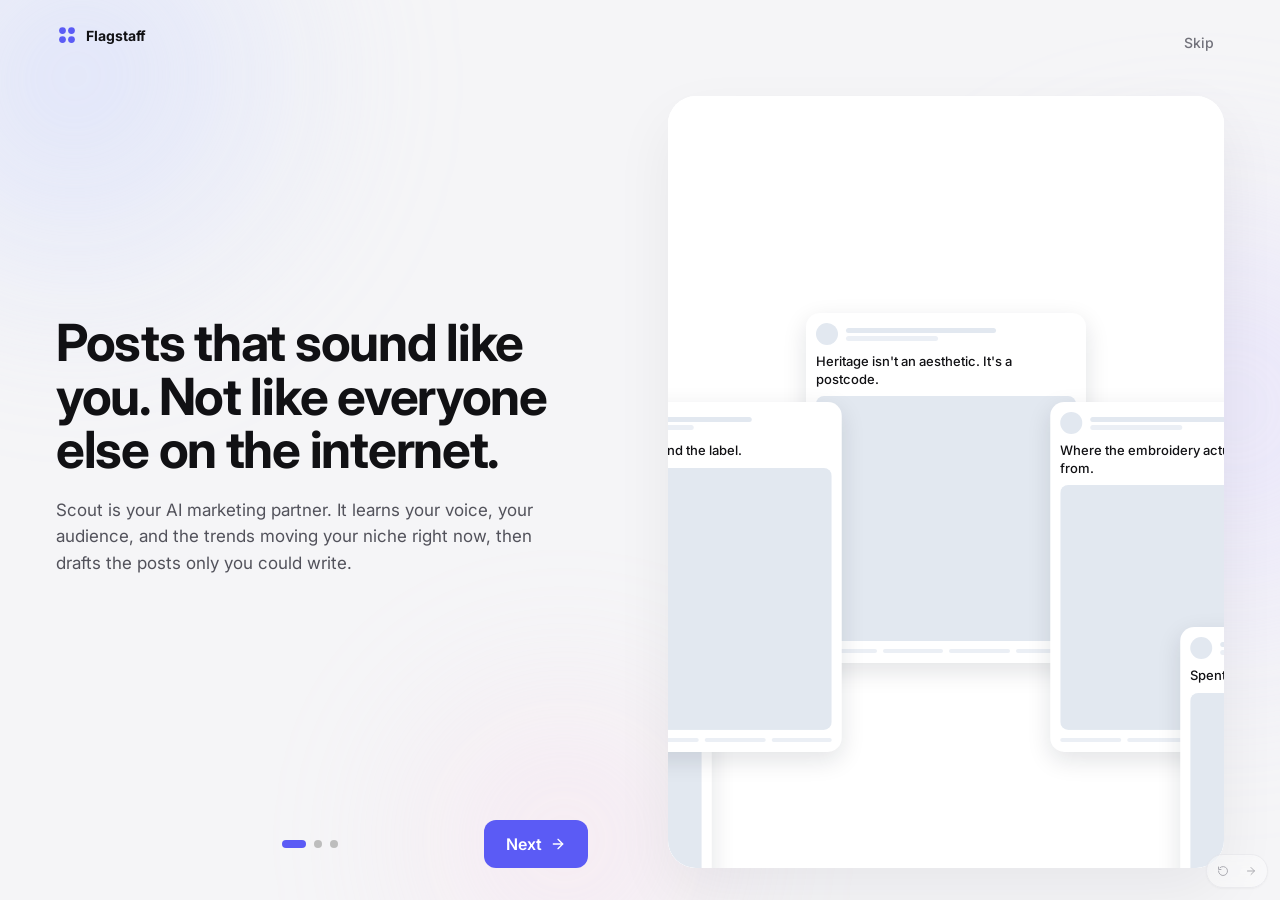
==== poc/index.html @ bf94c46a "Rename brand to rasa + per-account post imagery - DEMO_BRAND persona renamed Tkxel → rasa across nam" ====
<!DOCTYPE html>
<html lang="en">
<head>
  <meta charset="UTF-8" />
  <meta name="viewport" content="width=device-width, initial-scale=1" />
  <title>Flagstaff Social — Onboarding POC</title>
  <link rel="stylesheet" href="./styles.css?v=12" />
</head>
<body class="mode-onboarding">
  <!-- Reusable SVG sprite (icons referenced by id from JS) -->
  <svg width="0" height="0" style="position:absolute" aria-hidden="true">
    <defs>
      <symbol id="i-sparkle" viewBox="0 0 24 24" fill="none" stroke="currentColor" stroke-width="2" stroke-linecap="round" stroke-linejoin="round"><path d="M12 3l1.6 4.6L18 9l-4.4 1.4L12 15l-1.6-4.6L6 9l4.4-1.4L12 3z"/><path d="M19 14l.7 1.8L21 16.5l-1.3.7L19 19l-.7-1.8L17 16.5l1.3-.7L19 14z"/></symbol>
      <symbol id="i-home" viewBox="0 0 24 24" fill="none" stroke="currentColor" stroke-width="2" stroke-linecap="round" stroke-linejoin="round"><path d="M3 11l9-8 9 8"/><path d="M5 10v10h14V10"/></symbol>
      <symbol id="i-user" viewBox="0 0 24 24" fill="none" stroke="currentColor" stroke-width="2" stroke-linecap="round" stroke-linejoin="round"><circle cx="12" cy="8" r="4"/><path d="M4 21c0-4 4-7 8-7s8 3 8 7"/></symbol>
      <symbol id="i-chat" viewBox="0 0 24 24" fill="none" stroke="currentColor" stroke-width="2" stroke-linecap="round" stroke-linejoin="round"><path d="M21 12a8 8 0 0 1-11.6 7.1L4 21l1.9-5.4A8 8 0 1 1 21 12z"/></symbol>
      <symbol id="i-megaphone" viewBox="0 0 24 24" fill="none" stroke="currentColor" stroke-width="2" stroke-linecap="round" stroke-linejoin="round"><path d="M3 11v2l11 5V6L3 11z"/><path d="M14 8a4 4 0 0 1 0 8"/></symbol>
      <symbol id="i-cal" viewBox="0 0 24 24" fill="none" stroke="currentColor" stroke-width="2" stroke-linecap="round" stroke-linejoin="round"><rect x="3" y="5" width="18" height="16" rx="2"/><path d="M3 9h18M8 3v4M16 3v4"/></symbol>
      <symbol id="i-settings" viewBox="0 0 24 24" fill="none" stroke="currentColor" stroke-width="2" stroke-linecap="round" stroke-linejoin="round"><circle cx="12" cy="12" r="3"/><path d="M19.4 15a1.7 1.7 0 0 0 .3 1.8l.1.1a2 2 0 1 1-2.8 2.8l-.1-.1a1.7 1.7 0 0 0-1.8-.3 1.7 1.7 0 0 0-1 1.5V21a2 2 0 1 1-4 0v-.1a1.7 1.7 0 0 0-1-1.5 1.7 1.7 0 0 0-1.8.3l-.1.1a2 2 0 1 1-2.8-2.8l.1-.1a1.7 1.7 0 0 0 .3-1.8 1.7 1.7 0 0 0-1.5-1H3a2 2 0 1 1 0-4h.1a1.7 1.7 0 0 0 1.5-1 1.7 1.7 0 0 0-.3-1.8l-.1-.1a2 2 0 1 1 2.8-2.8l.1.1a1.7 1.7 0 0 0 1.8.3h0a1.7 1.7 0 0 0 1-1.5V3a2 2 0 1 1 4 0v.1c0 .7.4 1.3 1 1.5h0a1.7 1.7 0 0 0 1.8-.3l.1-.1a2 2 0 1 1 2.8 2.8l-.1.1a1.7 1.7 0 0 0-.3 1.8v0c.2.6.8 1 1.5 1H21a2 2 0 1 1 0 4h-.1c-.7 0-1.3.4-1.5 1z"/></symbol>
      <symbol id="i-bell" viewBox="0 0 24 24" fill="none" stroke="currentColor" stroke-width="2" stroke-linecap="round" stroke-linejoin="round"><path d="M6 8a6 6 0 1 1 12 0c0 7 3 9 3 9H3s3-2 3-9"/><path d="M10 21a2 2 0 0 0 4 0"/></symbol>
      <symbol id="i-chevron-down" viewBox="0 0 24 24" fill="none" stroke="currentColor" stroke-width="2" stroke-linecap="round" stroke-linejoin="round"><polyline points="6 9 12 15 18 9"/></symbol>
      <symbol id="i-chevron-right" viewBox="0 0 24 24" fill="none" stroke="currentColor" stroke-width="2" stroke-linecap="round" stroke-linejoin="round"><polyline points="9 6 15 12 9 18"/></symbol>
      <symbol id="i-bolt" viewBox="0 0 24 24" fill="currentColor"><path d="M13 2 3 14h7l-1 8 10-12h-7l1-8z"/></symbol>
      <symbol id="i-flame" viewBox="0 0 24 24" fill="currentColor"><path d="M12 2s4 4 4 8a4 4 0 0 1-8 0c0-2 1-4 1-4s-3 3-3 7a6 6 0 0 0 12 0c0-5-6-11-6-11z"/></symbol>
      <symbol id="i-mountain" viewBox="0 0 24 24" fill="currentColor"><path d="M3 20 9 8l4 7 3-4 5 9H3z"/></symbol>
      <symbol id="i-anchor" viewBox="0 0 24 24" fill="none" stroke="currentColor" stroke-width="2" stroke-linecap="round" stroke-linejoin="round"><circle cx="12" cy="5" r="2"/><line x1="12" y1="7" x2="12" y2="22"/><path d="M5 12a7 7 0 0 0 14 0"/><line x1="3" y1="12" x2="7" y2="12"/><line x1="17" y1="12" x2="21" y2="12"/></symbol>
      <symbol id="i-compass" viewBox="0 0 24 24" fill="none" stroke="currentColor" stroke-width="2" stroke-linecap="round" stroke-linejoin="round"><circle cx="12" cy="12" r="10"/><polygon points="16.24 7.76 14.12 14.12 7.76 16.24 9.88 9.88 16.24 7.76" fill="currentColor"/></symbol>
      <symbol id="i-diamond" viewBox="0 0 24 24" fill="currentColor"><path d="M12 2 3 9l9 13 9-13z"/></symbol>
      <symbol id="i-brain" viewBox="0 0 22 22" fill="none" stroke="currentColor" stroke-width="2" stroke-linecap="round" stroke-linejoin="round"><path d="M11 17.0001V4.00013M11 4.00013C11 3.53996 11.1058 3.08595 11.3093 2.67322C11.5129 2.2605 11.8086 1.90012 12.1737 1.61998C12.5387 1.33983 12.9634 1.14743 13.4147 1.05765C13.866 0.96787 14.332 0.983122 14.7765 1.10223C15.221 1.22133 15.6321 1.44109 15.9781 1.74451C16.324 2.04793 16.5956 2.42687 16.7717 2.85203C16.9478 3.27718 17.0237 3.73714 16.9936 4.19633C16.9635 4.65551 16.8281 5.10162 16.598 5.50013M11 4.00013C11 3.53996 10.8942 3.08595 10.6907 2.67322C10.4871 2.2605 10.1914 1.90012 9.82633 1.61998C9.46126 1.33983 9.03663 1.14743 8.5853 1.05765C8.13396 0.96787 7.66803 0.983122 7.22353 1.10223C6.77904 1.22133 6.3679 1.44109 6.02193 1.74451C5.67596 2.04793 5.40442 2.42687 5.22833 2.85203C5.05224 3.27718 4.97632 3.73714 5.00643 4.19633C5.03655 4.65551 5.17189 5.10162 5.402 5.50013M14 12.0001C13.1348 11.7472 12.3748 11.2208 11.834 10.4996C11.2932 9.7785 11.0005 8.90154 11 8.00013C10.9995 8.90154 10.7068 9.7785 10.166 10.4996C9.62516 11.2208 8.8652 11.7472 8 12.0001"/><path d="M16.9961 4.125C17.5839 4.27614 18.1296 4.55905 18.5919 4.95231C19.0541 5.34557 19.4209 5.83887 19.6643 6.39485C19.9076 6.95082 20.0213 7.55489 19.9967 8.16131C19.9721 8.76773 19.8098 9.36059 19.5221 9.895"/><path d="M17 17.0001C17.8805 17.0001 18.7364 16.7095 18.4349 16.1735C20.1335 15.6375 20.6356 14.8859 20.8635 14.0354C21.0914 13.1849 21.0323 12.283 20.6954 11.4695C20.3585 10.656 19.7625 9.97642 19 9.53613"/><path d="M18.967 16.4829C19.0371 17.0251 18.9953 17.576 18.8441 18.1014C18.693 18.6269 18.4357 19.1157 18.0882 19.5379C17.7407 19.96 17.3104 20.3064 16.8238 20.5557C16.3372 20.805 15.8046 20.9518 15.259 20.9872C14.7134 21.0227 14.1664 20.9458 13.6516 20.7615C13.1369 20.5772 12.6654 20.2893 12.2662 19.9157C11.8671 19.542 11.5488 19.0905 11.331 18.589C11.1132 18.0875 11.0006 17.5467 11 16.9999C10.9994 17.5467 10.8867 18.0875 10.669 18.589C10.4512 19.0905 10.1329 19.542 9.73376 19.9157C9.33463 20.2893 8.86313 20.5772 8.34838 20.7615C7.83364 20.9458 7.28657 21.0227 6.74097 20.9872C6.19537 20.9518 5.66283 20.805 5.17622 20.5557C4.68961 20.3064 4.25927 19.96 3.91178 19.5379C3.56429 19.1157 3.30703 18.6269 3.15589 18.1014C3.00474 17.576 2.96291 17.0251 3.033 16.4829"/><path d="M4.99983 17.0001C4.11932 17.0001 3.26343 16.7095 2.56489 16.1735C1.86635 15.6375 1.3642 14.8859 1.1363 14.0354C0.908407 13.1849 0.967509 12.283 1.30444 11.4695C1.64137 10.656 2.23731 9.97642 2.99983 9.53613"/><path d="M5.00195 4.125C4.41415 4.27614 3.86846 4.55905 3.40618 4.95231C2.94391 5.34557 2.57719 5.83887 2.3338 6.39485C2.0904 6.95082 1.97671 7.55489 2.00134 8.16131C2.02597 8.76773 2.18827 9.36059 2.47595 9.895"/></symbol>
      <symbol id="i-link" viewBox="0 0 24 24" fill="none" stroke="currentColor" stroke-width="2" stroke-linecap="round" stroke-linejoin="round"><path d="M10 13a5 5 0 0 0 7 0l3-3a5 5 0 0 0-7-7l-1 1"/><path d="M14 11a5 5 0 0 0-7 0l-3 3a5 5 0 0 0 7 7l1-1"/></symbol>
      <symbol id="i-upload" viewBox="0 0 24 24" fill="none" stroke="currentColor" stroke-width="2" stroke-linecap="round" stroke-linejoin="round"><path d="M21 15v4a2 2 0 0 1-2 2H5a2 2 0 0 1-2-2v-4"/><polyline points="17 8 12 3 7 8"/><path d="M12 3v12"/></symbol>
      <symbol id="i-pencil" viewBox="0 0 24 24" fill="none" stroke="currentColor" stroke-width="2" stroke-linecap="round" stroke-linejoin="round"><path d="M3 17.25V21h3.75L17.81 9.94l-3.75-3.75L3 17.25zM20.71 7.04a1 1 0 0 0 0-1.41l-2.34-2.34a1 1 0 0 0-1.41 0l-1.83 1.83 3.75 3.75 1.83-1.83z"/></symbol>
      <symbol id="i-attach" viewBox="0 0 24 24" fill="none" stroke="currentColor" stroke-width="2" stroke-linecap="round" stroke-linejoin="round"><path d="M21 11l-9 9a5 5 0 0 1-7-7l9-9a3.5 3.5 0 0 1 5 5l-9 9a2 2 0 0 1-3-3l8-8"/></symbol>
      <symbol id="i-arrow-right" viewBox="0 0 24 24" fill="none" stroke="currentColor" stroke-width="2" stroke-linecap="round" stroke-linejoin="round"><line x1="5" y1="12" x2="19" y2="12"/><polyline points="12 5 19 12 12 19"/></symbol>
      <symbol id="i-check" viewBox="0 0 24 24" fill="none" stroke="currentColor" stroke-width="3" stroke-linecap="round" stroke-linejoin="round"><polyline points="5 12 10 17 19 7"/></symbol>
      <symbol id="i-warn" viewBox="0 0 24 24" fill="none" stroke="currentColor" stroke-width="2" stroke-linecap="round" stroke-linejoin="round"><path d="M10.3 3.86 1.82 18a2 2 0 0 0 1.71 3h16.94a2 2 0 0 0 1.71-3L13.71 3.86a2 2 0 0 0-3.42 0z"/><line x1="12" y1="9" x2="12" y2="13"/><line x1="12" y1="17" x2="12" y2="17"/></symbol>
      <symbol id="i-x-mark" viewBox="0 0 24 24" fill="none" stroke="currentColor" stroke-width="2" stroke-linecap="round" stroke-linejoin="round"><circle cx="12" cy="12" r="10"/><line x1="9" y1="9" x2="15" y2="15"/><line x1="15" y1="9" x2="9" y2="15"/></symbol>
      <symbol id="i-fire" viewBox="0 0 24 24" fill="none" stroke="currentColor" stroke-width="2" stroke-linecap="round" stroke-linejoin="round"><path d="M12 2s4 4 4 8a4 4 0 0 1-8 0c0-2 1-4 1-4s-3 3-3 7a6 6 0 0 0 12 0c0-5-6-11-6-11z"/></symbol>
      <symbol id="i-trend" viewBox="0 0 24 24" fill="none" stroke="currentColor" stroke-width="2" stroke-linecap="round" stroke-linejoin="round"><polyline points="3 17 9 11 13 15 21 7"/><polyline points="14 7 21 7 21 14"/></symbol>
      <symbol id="i-people" viewBox="0 0 24 24" fill="none" stroke="currentColor" stroke-width="2" stroke-linecap="round" stroke-linejoin="round"><circle cx="9" cy="8" r="3"/><path d="M3 20c0-3 3-5 6-5s6 2 6 5"/><circle cx="17" cy="9" r="2"/><path d="M15 20c0-2 2-4 4-4"/></symbol>
      <symbol id="i-x-logo" viewBox="0 0 24 24" fill="currentColor"><path d="M18.244 2.25h3.308l-7.227 8.26 8.502 11.24H16.17l-5.214-6.817L4.99 21.75H1.68l7.73-8.835L1.254 2.25H8.08l4.713 6.231 5.45-6.231zm-1.161 17.52h1.833L7.084 4.126H5.117L17.083 19.77z"/></symbol>
      <symbol id="i-individual" viewBox="0 0 24 24" fill="none" stroke="currentColor" stroke-width="2" stroke-linecap="round" stroke-linejoin="round"><circle cx="12" cy="7" r="4"/><path d="M5 21c0-4 3-7 7-7s7 3 7 7"/></symbol>
      <symbol id="i-file" viewBox="0 0 24 24" fill="none" stroke="currentColor" stroke-width="2" stroke-linecap="round" stroke-linejoin="round"><path d="M14 3H6a2 2 0 0 0-2 2v14a2 2 0 0 0 2 2h12a2 2 0 0 0 2-2V9z"/><polyline points="14 3 14 9 20 9"/></symbol>
      <!-- Flagstaff / Scout mark — 4 circles in 2x2 (uses currentColor so it themes anywhere) -->
      <symbol id="i-logo" viewBox="0 0 32 32"><circle cx="8"  cy="8"  r="6" fill="currentColor"/><circle cx="24" cy="8"  r="6" fill="currentColor"/><circle cx="8"  cy="24" r="6" fill="currentColor"/><circle cx="24" cy="24" r="6" fill="currentColor"/></symbol>
      <!-- Extra icons for narrated processing pointers -->
      <symbol id="i-bookmark" viewBox="0 0 24 24" fill="none" stroke="currentColor" stroke-width="2" stroke-linecap="round" stroke-linejoin="round"><path d="M19 21l-7-5-7 5V5a2 2 0 0 1 2-2h10a2 2 0 0 1 2 2z"/></symbol>
      <symbol id="i-tag" viewBox="0 0 24 24" fill="none" stroke="currentColor" stroke-width="2" stroke-linecap="round" stroke-linejoin="round"><path d="M20.59 13.41l-7.17 7.17a2 2 0 0 1-2.83 0L2 12V2h10l8.59 8.59a2 2 0 0 1 0 2.82z"/><line x1="7" y1="7" x2="7.01" y2="7"/></symbol>
      <symbol id="i-clock" viewBox="0 0 24 24" fill="none" stroke="currentColor" stroke-width="2" stroke-linecap="round" stroke-linejoin="round"><circle cx="12" cy="12" r="10"/><polyline points="12 6 12 12 16 14"/></symbol>
      <symbol id="i-image" viewBox="0 0 24 24" fill="none" stroke="currentColor" stroke-width="2" stroke-linecap="round" stroke-linejoin="round"><rect x="3" y="3" width="18" height="18" rx="2"/><circle cx="8.5" cy="8.5" r="1.5"/><polyline points="21 15 16 10 5 21"/></symbol>
      <symbol id="i-search" viewBox="0 0 24 24" fill="none" stroke="currentColor" stroke-width="2" stroke-linecap="round" stroke-linejoin="round"><circle cx="11" cy="11" r="8"/><line x1="21" y1="21" x2="16.65" y2="16.65"/></symbol>
      <symbol id="i-palette" viewBox="0 0 24 24" fill="none" stroke="currentColor" stroke-width="2" stroke-linecap="round" stroke-linejoin="round"><circle cx="13.5" cy="6.5" r=".5" fill="currentColor"/><circle cx="17.5" cy="10.5" r=".5" fill="currentColor"/><circle cx="8.5" cy="7.5" r=".5" fill="currentColor"/><circle cx="6.5" cy="12.5" r=".5" fill="currentColor"/><path d="M12 2C6.5 2 2 6.5 2 12s4.5 10 10 10c.926 0 1.648-.746 1.648-1.688 0-.437-.18-.835-.437-1.125-.29-.289-.438-.652-.438-1.125 0-.918.732-1.688 1.668-1.688h1.996c3.051 0 5.555-2.502 5.555-5.554C21.965 6.012 17.461 2 12 2z"/></symbol>
      <symbol id="i-grid" viewBox="0 0 24 24" fill="none" stroke="currentColor" stroke-width="2" stroke-linecap="round" stroke-linejoin="round"><rect x="3" y="3" width="7" height="7"/><rect x="14" y="3" width="7" height="7"/><rect x="14" y="14" width="7" height="7"/><rect x="3" y="14" width="7" height="7"/></symbol>
      <symbol id="i-quote" viewBox="0 0 24 24" fill="none" stroke="currentColor" stroke-width="2" stroke-linecap="round" stroke-linejoin="round"><path d="M3 21c3 0 7-1 7-8V5c0-1.25-.756-2.017-2-2H4c-1.25 0-2 .75-2 1.972V11c0 1.25.75 2 2 2 1 0 1 0 1 1v1c0 1-1 2-2 2s-1 .008-1 1.031V20c0 1 0 1 1 1z"/><path d="M15 21c3 0 7-1 7-8V5c0-1.25-.757-2.017-2-2h-4c-1.25 0-2 .75-2 1.972V11c0 1.25.75 2 2 2h.75c0 2.25.25 4-2.75 4v3c0 1 0 1 1 1z"/></symbol>
      <symbol id="i-globe" viewBox="0 0 24 24" fill="none" stroke="currentColor" stroke-width="2" stroke-linecap="round" stroke-linejoin="round"><circle cx="12" cy="12" r="10"/><line x1="2" y1="12" x2="22" y2="12"/><path d="M12 2a15.3 15.3 0 0 1 4 10 15.3 15.3 0 0 1-4 10 15.3 15.3 0 0 1-4-10 15.3 15.3 0 0 1 4-10z"/></symbol>
      <symbol id="i-lock" viewBox="0 0 24 24" fill="none" stroke="currentColor" stroke-width="2" stroke-linecap="round" stroke-linejoin="round"><rect x="3" y="11" width="18" height="11" rx="2" ry="2"/><path d="M7 11V7a5 5 0 0 1 10 0v4"/></symbol>
      <!-- Social platform marks (used in the multi-platform connect card) -->
      <symbol id="i-instagram" viewBox="0 0 24 24" fill="none" stroke="currentColor" stroke-width="2" stroke-linecap="round" stroke-linejoin="round"><rect x="2" y="2" width="20" height="20" rx="5" ry="5"/><path d="M16 11.37A4 4 0 1 1 12.63 8 4 4 0 0 1 16 11.37z"/><line x1="17.5" y1="6.5" x2="17.51" y2="6.5"/></symbol>
      <symbol id="i-facebook" viewBox="0 0 24 24" fill="currentColor"><path d="M22 12a10 10 0 1 0-11.5 9.87v-6.99H8v-2.88h2.5V9.79c0-2.47 1.47-3.83 3.71-3.83 1.08 0 2.21.19 2.21.19v2.43h-1.25c-1.23 0-1.62.76-1.62 1.55v1.86h2.76l-.44 2.88h-2.32v6.99A10 10 0 0 0 22 12z"/></symbol>
      <symbol id="i-tiktok" viewBox="0 0 24 24" fill="currentColor"><path d="M19.59 6.69a4.83 4.83 0 0 1-3.77-4.25V2h-3.45v13.67a2.89 2.89 0 0 1-5.2 1.74 2.89 2.89 0 0 1 2.31-4.64 2.93 2.93 0 0 1 .88.13V9.4a6.84 6.84 0 0 0-1-.05A6.33 6.33 0 0 0 5.8 20.1a6.34 6.34 0 0 0 10.86-4.43V8.45a8.16 8.16 0 0 0 4.77 1.52v-3.4a4.85 4.85 0 0 1-1.84-.16z"/></symbol>
      <symbol id="i-plus" viewBox="0 0 24 24" fill="none" stroke="currentColor" stroke-width="2" stroke-linecap="round" stroke-linejoin="round"><line x1="12" y1="5" x2="12" y2="19"/><line x1="5" y1="12" x2="19" y2="12"/></symbol>
      <symbol id="i-minus" viewBox="0 0 24 24" fill="none" stroke="currentColor" stroke-width="2" stroke-linecap="round" stroke-linejoin="round"><line x1="5" y1="12" x2="19" y2="12"/></symbol>
      <symbol id="i-collapse" viewBox="0 0 24 24" fill="none" stroke="currentColor" stroke-width="2" stroke-linecap="round" stroke-linejoin="round"><polyline points="20 9 15 9 15 4"/><line x1="15" y1="9" x2="21" y2="3"/><polyline points="4 15 9 15 9 20"/><line x1="9" y1="15" x2="3" y2="21"/></symbol>
      <!-- Engagement icons for the success-post teaser (X-style metrics row) -->
      <symbol id="i-heart" viewBox="0 0 24 24" fill="none" stroke="currentColor" stroke-width="2" stroke-linecap="round" stroke-linejoin="round"><path d="M20.84 4.61a5.5 5.5 0 0 0-7.78 0L12 5.67l-1.06-1.06a5.5 5.5 0 0 0-7.78 7.78l1.06 1.06L12 21.23l7.78-7.78 1.06-1.06a5.5 5.5 0 0 0 0-7.78z"/></symbol>
      <symbol id="i-repost" viewBox="0 0 24 24" fill="none" stroke="currentColor" stroke-width="2" stroke-linecap="round" stroke-linejoin="round"><polyline points="17 1 21 5 17 9"/><path d="M3 11V9a4 4 0 0 1 4-4h14"/><polyline points="7 23 3 19 7 15"/><path d="M21 13v2a4 4 0 0 1-4 4H3"/></symbol>
      <symbol id="i-reply" viewBox="0 0 24 24" fill="none" stroke="currentColor" stroke-width="2" stroke-linecap="round" stroke-linejoin="round"><path d="M21 11.5a8.38 8.38 0 0 1-.9 3.8 8.5 8.5 0 0 1-7.6 4.7 8.38 8.38 0 0 1-3.8-.9L3 21l1.9-5.7a8.38 8.38 0 0 1-.9-3.8 8.5 8.5 0 0 1 4.7-7.6 8.38 8.38 0 0 1 3.8-.9h.5a8.48 8.48 0 0 1 8 8v.5z"/></symbol>
      <symbol id="i-share" viewBox="0 0 24 24" fill="none" stroke="currentColor" stroke-width="2" stroke-linecap="round" stroke-linejoin="round"><path d="M4 12v8a2 2 0 0 0 2 2h12a2 2 0 0 0 2-2v-8"/><polyline points="16 6 12 2 8 6"/><line x1="12" y1="2" x2="12" y2="15"/></symbol>
      <symbol id="i-brand" viewBox="0 0 24 24" fill="none" stroke="currentColor" stroke-width="2" stroke-linecap="round" stroke-linejoin="round"><rect x="3" y="7" width="18" height="13" rx="2"/><path d="M8 7V5a2 2 0 0 1 2-2h4a2 2 0 0 1 2 2v2"/><path d="M3 13h18"/></symbol>
    </defs>
  </svg>

  <div class="app">
    <!-- Sidebar -->
    <aside class="sidebar" id="sidebar">
      <div class="sidebar__logo" aria-label="Flagstaff Social">
        <svg width="26" height="26" style="color: var(--primary);"><use href="#i-logo"/></svg>
      </div>
      <nav class="sidebar__nav" aria-label="Primary">
        <button class="sidebar__btn" data-nav="home"     title="Home"><svg><use href="#i-home"/></svg></button>
        <button class="sidebar__btn" data-nav="profile"  title="Profile"><svg><use href="#i-user"/></svg></button>
        <button class="sidebar__btn" data-nav="posts"    title="Posts" aria-current="page"><svg><use href="#i-chat"/></svg></button>
        <button class="sidebar__btn" data-nav="campaigns" title="Campaigns"><svg><use href="#i-megaphone"/></svg></button>
        <button class="sidebar__btn" data-nav="calendar" title="Calendar"><svg><use href="#i-cal"/></svg></button>
      </nav>
      <button class="sidebar__btn sidebar__settings" title="Settings"><svg><use href="#i-settings"/></svg></button>
    </aside>

    <!-- Main -->
    <main class="main">
      <!-- Topbar -->
      <header class="topbar">
        <div class="crumbs" id="crumbs">
          <span>Home</span>
        </div>
        <div class="topbar__right">
          <button class="bell" aria-label="Notifications"><svg><use href="#i-bell"/></svg></button>
          <button class="profile-chip">
            <span class="profile-chip__avatar"></span>
            <span class="profile-chip__name">Abdullah</span>
            <svg><use href="#i-chevron-down"/></svg>
          </button>
        </div>
      </header>

      <!-- View 0: Pre-conversation splash (3 screens) -->
      <section class="view" id="view-splash">
        <div class="splash-atmosphere" aria-hidden="true">
          <div class="splash-atmosphere__blob splash-atmosphere__blob--a"></div>
          <div class="splash-atmosphere__blob splash-atmosphere__blob--b"></div>
          <div class="splash-atmosphere__blob splash-atmosphere__blob--c"></div>
        </div>
        <div class="splash">
          <div class="splash__shell">
            <!-- LEFT: text content + CTA. Content swaps in place between screens. -->
            <div class="splash__left">
              <div class="splash__left-stage" id="splash-left-stage"></div>
              <div class="splash__foot">
                <button class="splash__back" id="splash-back" type="button" aria-label="Back">
                  <svg viewBox="0 0 24 24" fill="none" stroke="currentColor" stroke-width="2" stroke-linecap="round" stroke-linejoin="round"><line x1="19" y1="12" x2="5" y2="12"/><polyline points="12 19 5 12 12 5"/></svg>
                  <span>Back</span>
                </button>
                <div class="splash__dots" id="splash-dots">
                  <span class="splash__dot splash__dot--active" data-idx="0"></span>
                  <span class="splash__dot" data-idx="1"></span>
                  <span class="splash__dot" data-idx="2"></span>
                </div>
                <button class="splash__cta" id="splash-cta" type="button">
                  <span class="splash__cta-label" id="splash-cta-label">Next</span>
                  <svg viewBox="0 0 24 24" fill="none" stroke="currentColor" stroke-width="2" stroke-linecap="round" stroke-linejoin="round"><line x1="5" y1="12" x2="19" y2="12"/><polyline points="12 5 19 12 12 19"/></svg>
                </button>
              </div>
            </div>
            <!-- RIGHT: persistent visual container; inner content swaps between screens. -->
            <div class="splash__right">
              <div class="splash__right-stage" id="splash-right-stage"></div>
            </div>
          </div>
          <button class="splash__skip" id="splash-skip" type="button">Skip</button>
          <div class="splash__brand" aria-label="Flagstaff Social">
            <span class="splash__brand-mark"><svg><use href="#i-logo"/></svg></span>
            <span class="splash__brand-name">Flagstaff</span>
          </div>
        </div>
      </section>

      <!-- View 1: Conversation (also owns the start/greeting hero) -->
      <section class="view view--active" id="view-conv">
        <div class="conv">
          <div class="conv__main">
            <div class="conv__stream" id="stream"></div>
            <div class="conv__composer">
              <div class="composer-pill">
                <button class="composer-pill__attach" aria-label="Attach"><svg><use href="#i-attach"/></svg></button>
                <input type="text" id="composer-input" placeholder="Message Scout…" />
                <button class="composer-pill__send" id="composer-send" aria-label="Send"><svg><use href="#i-arrow-right"/></svg></button>
              </div>
            </div>
          </div>
          <aside class="kb-panel" id="kb-panel" aria-label="Knowledge Bases"></aside>
        </div>
      </section>

      <!-- View 3: Dashboard -->
      <section class="view" id="view-dash">
        <div class="dash" id="dash"></div>
      </section>
    </main>
  </div>

  <!-- Demo controls (presenter aid) -->
  <div class="demo-ctl" id="demo-ctl">
    <button id="ctl-restart" title="Restart demo" aria-label="Restart demo">
      <svg viewBox="0 0 24 24" fill="none" stroke="currentColor" stroke-width="2" stroke-linecap="round" stroke-linejoin="round" aria-hidden="true"><path d="M3 12a9 9 0 1 0 3-6.7"/><polyline points="3 4 3 9 8 9"/></svg>
    </button>
    <button id="ctl-skip" title="Skip to dashboard" aria-label="Skip to dashboard">
      <svg><use href="#i-arrow-right"/></svg>
    </button>
  </div>

  <script src="./app.js?v=17"></script>
</body>
</html>
---- poc/styles.css ----
@import url("../design-system/tokens.css");
/* Type stack:
   - macOS resolves to actual SF Pro via -apple-system / BlinkMacSystemFont
   - Other OSes use Inter (loaded below) as the closest open-source SF clone */
@import url("https://fonts.googleapis.com/css2?family=Inter:wght@400;500;600;700&display=swap");

/* =========================================================================
   Reset & base
   ========================================================================= */
*, *::before, *::after { box-sizing: border-box; }
html, body { margin: 0; padding: 0; height: 100%; }
body {
  font-family: var(--font-sans);
  font-size: var(--text-md);
  line-height: var(--leading-normal);
  color: var(--text-primary);
  background: var(--surface-canvas);
  -webkit-font-smoothing: antialiased;
  -moz-osx-font-smoothing: grayscale;
  overflow: hidden;
}
button { font-family: inherit; cursor: pointer; border: none; background: none; padding: 0; color: inherit; }
input, textarea { font-family: inherit; }
a { color: var(--text-link); text-decoration: none; }

/* =========================================================================
   App shell
   ========================================================================= */
.app {
  display: grid;
  grid-template-columns: var(--sidebar-width) 1fr;
  height: 100vh;
  overflow: hidden;
}

/* ------------------- Sidebar ------------------- */
.sidebar {
  background: var(--surface-sunken);
  display: flex;
  flex-direction: column;
  align-items: center;
  padding: var(--space-4) 0;
  gap: var(--space-2);
  border-right: 1px solid var(--border-subtle);
}
.sidebar__logo {
  width: 32px; height: 32px;
  display: grid; place-items: center;
  margin-bottom: var(--space-4);
}
.sidebar__nav {
  display: flex; flex-direction: column; gap: var(--space-2);
  flex: 1;
}
.sidebar__btn {
  width: 40px; height: 40px;
  border-radius: var(--radius-full);
  display: grid; place-items: center;
  color: var(--text-secondary);
  transition: background var(--duration-fast) var(--ease-standard),
              color var(--duration-fast) var(--ease-standard);
}
.sidebar__btn:hover { background: rgba(91, 91, 245, 0.08); color: var(--text-primary); }
.sidebar__btn[aria-current="page"] {
  background: var(--primary);
  color: var(--text-on-primary);
}
.sidebar__btn[aria-current="page"]:hover { background: var(--primary-hover); }
.sidebar__settings {
  margin-top: auto;
}
.sidebar__btn svg { width: 18px; height: 18px; }

/* ------------------- Main area ------------------- */
.main {
  display: flex; flex-direction: column;
  height: 100%;
  overflow: hidden;
  background: var(--surface-canvas);
}
.topbar {
  display: flex; align-items: center; justify-content: space-between;
  padding: var(--space-4) var(--space-6);
  height: 56px; flex-shrink: 0;
}
.crumbs {
  display: flex; align-items: center; gap: var(--space-2);
  color: var(--text-secondary); font-size: var(--text-md);
}
.crumbs__sep { color: var(--text-tertiary); }
.crumbs__current { color: var(--primary); font-weight: var(--weight-medium); }
.topbar__right { display: flex; align-items: center; gap: var(--space-3); }
.bell {
  width: 36px; height: 36px;
  border-radius: var(--radius-full);
  background: var(--surface-raised);
  box-shadow: var(--shadow-xs);
  display: grid; place-items: center;
  color: var(--text-secondary);
  border: 1px solid var(--border-subtle);
}
.profile-chip {
  display: flex; align-items: center; gap: var(--space-2);
  padding: 6px 8px 6px 4px;
  border-radius: var(--radius-full);
  background: var(--surface-raised);
  border: 1px solid var(--border-subtle);
}
.profile-chip__avatar {
  width: 26px; height: 26px;
  border-radius: var(--radius-full);
  background: var(--ai-gradient);
}
.profile-chip__name { font-size: var(--text-sm); color: var(--text-primary); }
.profile-chip svg { color: var(--text-tertiary); width: 14px; height: 14px; }

/* ------------------- View management ------------------- */
.view { display: none; height: 100%; overflow: hidden; }
.view--active { display: flex; flex-direction: column; flex: 1; min-height: 0; }

/* Splash → conversation handoff. The splash lifts and fades; the conversation
   view fades up from a slight offset as it mounts. */
.view--exiting {
  animation: viewExit 440ms var(--ease-emphasized) forwards;
}
@keyframes viewExit {
  to { opacity: 0; transform: translateY(-12px); }
}
.view--entering { opacity: 0; transform: translateY(8px); }
.view--entered {
  animation: viewEnter 480ms var(--ease-emphasized) forwards;
}
@keyframes viewEnter {
  from { opacity: 0; transform: translateY(8px); }
  to   { opacity: 1; transform: translateY(0); }
}

/* =========================================================================
   Account-type selector view
   ========================================================================= */
.acct {
  flex: 1; display: grid; place-items: center;
  padding: var(--space-12) var(--space-6);
  overflow-y: auto;
}
.acct__inner {
  width: 100%; max-width: 880px;
  display: flex; flex-direction: column; align-items: center;
  gap: var(--space-8);
  animation: fadeUp var(--duration-slower) var(--ease-emphasized) both;
}
.acct__brand {
  width: 44px; height: 44px;
  display: grid; place-items: center;
  color: var(--primary);
}
.acct__brand svg { width: 44px; height: 44px; }
.acct__title {
  margin: 0;
  font-size: var(--text-3xl);
  font-weight: var(--weight-semibold);
  letter-spacing: var(--tracking-tight);
  text-align: center;
}
.acct__sub {
  margin: 0;
  font-size: var(--text-base);
  color: var(--text-secondary);
  text-align: center;
  max-width: 520px;
}
.acct__cards {
  display: grid;
  grid-template-columns: 1fr 1fr;
  gap: var(--space-5);
  width: 100%;
  max-width: 760px;
}
.acct-card {
  background: var(--surface-raised);
  border: 1px solid var(--border-subtle);
  border-radius: var(--radius-xl);
  padding: var(--space-6);
  text-align: left;
  transition: transform var(--duration-base) var(--ease-emphasized),
              box-shadow var(--duration-base) var(--ease-standard),
              border-color var(--duration-base) var(--ease-standard);
  display: flex; flex-direction: column; gap: var(--space-3);
}
.acct-card:hover {
  transform: translateY(-2px);
  box-shadow: var(--shadow-lg);
  border-color: var(--indigo-200);
}
.acct-card[aria-pressed="true"] {
  border-color: var(--primary);
  box-shadow: var(--shadow-focus-ring), var(--shadow-md);
}
.acct-card__icon {
  width: 44px; height: 44px;
  border-radius: var(--radius-md);
  background: var(--primary-soft);
  color: var(--primary);
  display: grid; place-items: center;
}
.acct-card__icon svg { width: 22px; height: 22px; }
.acct-card__label {
  font-size: var(--text-xl);
  font-weight: var(--weight-semibold);
  letter-spacing: var(--tracking-tight);
}
.acct-card__desc { font-size: var(--text-md); color: var(--text-secondary); }
.acct-card__sub { font-size: var(--text-sm); color: var(--text-tertiary); }
.acct__continue {
  margin-top: var(--space-2);
  height: 44px;
  padding: 0 var(--space-6);
  background: var(--primary);
  color: var(--text-on-primary);
  border-radius: var(--radius-md);
  font-weight: var(--weight-medium);
  font-size: var(--text-md);
  transition: background var(--duration-fast) var(--ease-standard),
              transform var(--duration-fast) var(--ease-standard),
              opacity var(--duration-fast) var(--ease-standard);
}
.acct__continue:hover { background: var(--primary-hover); }
.acct__continue:active { transform: scale(0.98); }
.acct__continue[disabled] { opacity: 0.4; cursor: not-allowed; }

/* =========================================================================
   Conversation view
   ========================================================================= */
.conv {
  flex: 1; display: flex; flex-direction: column;
  min-height: 0;
  padding: 0 var(--space-6) var(--space-6);
}
.conv__panel {
  background: var(--surface-raised);
  border: 1px solid var(--border-subtle);
  border-radius: var(--radius-2xl);
  flex: 1; min-height: 0;
  display: flex; flex-direction: column;
  overflow: hidden;
  box-shadow: var(--shadow-xs);
}
.conv__header {
  padding: var(--space-5) var(--space-6) var(--space-3);
  border-bottom: 1px solid var(--border-subtle);
  flex-shrink: 0;
}
.conv__title {
  margin: 0; font-size: var(--text-xl); font-weight: var(--weight-semibold);
  letter-spacing: var(--tracking-tight);
  display: flex; align-items: center; gap: var(--space-3);
}
.conv__sub {
  margin: var(--space-1) 0 0; font-size: var(--text-sm); color: var(--text-secondary);
}
.scout-mark {
  width: 28px; height: 28px;
  border-radius: var(--radius-full);
  background: var(--ai-gradient);
  display: grid; place-items: center;
  color: white;
}
.scout-mark svg { width: 14px; height: 14px; }
.conv__stream {
  flex: 1; min-height: 0;
  overflow-y: auto;
  padding: var(--space-6);
  display: flex; flex-direction: column; gap: var(--space-5);
  scroll-behavior: smooth;
}
.conv__stream::-webkit-scrollbar { width: 8px; }
.conv__stream::-webkit-scrollbar-thumb { background: var(--neutral-200); border-radius: var(--radius-full); }

.conv__composer {
  flex-shrink: 0;
  padding: var(--space-4) var(--space-6);
  border-top: 1px solid var(--border-subtle);
  background: var(--surface-raised);
}
.composer-pill {
  display: flex; align-items: center; gap: var(--space-2);
  background: var(--surface-canvas);
  border: 1px solid var(--border-subtle);
  border-radius: 18px;
  padding: 12px 12px 12px var(--space-4);
  min-height: 60px;
}
.composer-pill input {
  flex: 1; border: none; background: transparent; outline: none;
  font-size: var(--text-md); color: var(--text-primary);
}
.composer-pill input::placeholder { color: var(--text-tertiary); }
.composer-pill__attach,
.composer-pill__send {
  width: 36px; height: 36px;
  border-radius: 12px;
  display: grid; place-items: center;
  color: var(--text-secondary);
}
.composer-pill__send {
  background: var(--primary-soft); color: var(--primary);
}
.composer-pill__send.active { background: var(--primary); color: white; }
.composer-pill svg { width: 16px; height: 16px; }

/* ------------------- Messages ------------------- */
.msg {
  display: flex; gap: var(--space-3);
  max-width: 720px;
  animation: fadeUp var(--duration-base) var(--ease-emphasized) both;
}
.msg--user { align-self: flex-end; flex-direction: row-reverse; }
.msg__avatar {
  width: 28px; height: 28px;
  border-radius: var(--radius-full);
  flex-shrink: 0;
  display: grid; place-items: center;
  color: white;
  font-size: var(--text-xs); font-weight: var(--weight-semibold);
}
.msg__avatar--scout { background: var(--ai-gradient); }
.msg__avatar--scout svg { width: 14px; height: 14px; }
.msg__avatar--user { background: var(--neutral-300); color: var(--text-primary); }
.msg__body {
  display: flex; flex-direction: column; gap: var(--space-2);
  min-width: 0;
}
.msg__name {
  font-size: var(--text-xs); color: var(--text-tertiary);
  letter-spacing: var(--tracking-wide); text-transform: none;
  font-weight: var(--weight-medium);
}
.msg__bubble {
  padding: var(--space-3) var(--space-4);
  border-radius: var(--radius-lg);
  line-height: var(--leading-relaxed);
  font-size: var(--text-base);
  white-space: pre-wrap;
}
.msg--scout .msg__bubble {
  background: var(--surface-canvas);
  color: var(--text-primary);
  border-top-left-radius: var(--radius-xs);
}
.msg--user .msg__bubble {
  background: var(--primary-soft);
  color: var(--text-primary);
  border-top-right-radius: var(--radius-xs);
}

/* ------------------- Scout-branded "thinking" indicator -------------------
   The avatar IS the loader. Its four circles pulse counter-clockwise
   (TL → BL → BR → TR), so a small spot travels anti-clockwise around the
   2×2. When typing finishes, the avatar swaps back to the static logo.
*/
.msg__avatar--loading svg { width: 100%; height: 100%; display: block; }
.msg__avatar--loading .scout-loader__c {
  fill: currentColor;
  transform-box: fill-box;
  transform-origin: center;
  animation: scoutLoaderPulse 1.4s ease-in-out infinite;
}
.msg__avatar--loading .scout-loader__c--1 { animation-delay: 0ms;   }   /* TL */
.msg__avatar--loading .scout-loader__c--2 { animation-delay: 350ms; }   /* BL */
.msg__avatar--loading .scout-loader__c--3 { animation-delay: 700ms; }   /* BR */
.msg__avatar--loading .scout-loader__c--4 { animation-delay: 1050ms; }  /* TR */

/* ------------------- Quick replies ------------------- */
.qreplies {
  display: flex; flex-wrap: wrap; gap: var(--space-2);
  padding-left: 40px; /* align under message body */
  animation: fadeUp var(--duration-base) var(--ease-emphasized) both;
}
.qreply {
  display: inline-flex; align-items: center; justify-content: center; gap: 8px;
  padding: 12px 20px;
  height: 44px;
  border: 1px solid transparent;
  border-radius: 12px;
  background: rgba(255, 255, 255, 0.4);
  color: var(--text-primary);
  font-size: 16px;
  font-weight: 500;
  border: 1px solid var(--border-subtle);
  transition: background var(--duration-fast) var(--ease-standard),
              border-color var(--duration-fast) var(--ease-standard),
              transform var(--duration-fast) var(--ease-standard);
}
.qreply:hover {
  background: var(--surface-raised);
  border-color: var(--primary);
  color: var(--primary);
}
.qreply:active { transform: scale(0.98); }
.qreply--primary {
  background: var(--primary); color: var(--text-on-primary); border-color: var(--primary);
}
.qreply--primary:hover { background: var(--primary-hover); color: var(--text-on-primary); }

/* ------------------- Selection chips (multi-select) ------------------- */
.chips {
  display: flex; flex-wrap: wrap; gap: var(--space-2);
  padding-left: 40px;
}
.chip {
  padding: 8px var(--space-4);
  border-radius: var(--radius-full);
  background: var(--surface-canvas);
  color: var(--text-secondary);
  font-size: var(--text-sm);
  font-weight: var(--weight-medium);
  border: 1px solid var(--border-subtle);
  transition: all var(--duration-fast) var(--ease-standard);
}
.chip[aria-pressed="true"] {
  background: var(--primary-soft);
  border-color: var(--primary);
  color: var(--primary);
}
.chips__done {
  margin-top: var(--space-1);
}

/* ------------------- Action inputs (URL / upload / verbal) ------------------- */
.actions-card {
  margin-left: 40px; max-width: 540px;
  background: var(--surface-canvas);
  border: 1px solid var(--border-subtle);
  border-radius: var(--radius-xl);
  padding: var(--space-4);
  display: grid;
  grid-template-columns: 1fr 1fr 1fr;
  gap: var(--space-3);
}
.action-tile {
  background: var(--surface-raised);
  border: 1px dashed var(--border-default);
  border-radius: var(--radius-lg);
  padding: var(--space-4);
  display: flex; flex-direction: column; gap: var(--space-2);
  align-items: flex-start;
  transition: all var(--duration-fast) var(--ease-standard);
  text-align: left;
}
.action-tile:hover { border-color: var(--primary); background: var(--primary-soft); }
.action-tile__icon {
  width: 32px; height: 32px;
  border-radius: var(--radius-md);
  background: var(--primary-soft);
  color: var(--primary);
  display: grid; place-items: center;
}
.action-tile__icon svg { width: 16px; height: 16px; }
.action-tile__label { font-size: var(--text-sm); font-weight: var(--weight-medium); color: var(--text-primary); }
.action-tile__hint  { font-size: var(--text-xs); color: var(--text-tertiary); }

.url-inline {
  margin-left: 40px; max-width: 560px;
  display: flex; align-items: center; gap: var(--space-2);
  background: var(--surface-raised);
  border: 1px solid var(--border-default);
  border-radius: var(--radius-md);
  padding: 6px 6px 6px var(--space-3);
}
.url-inline svg { width: 16px; height: 16px; color: var(--text-tertiary); flex-shrink: 0; }
.url-inline input {
  flex: 1; border: none; outline: none; background: transparent;
  font-size: var(--text-md); color: var(--text-primary);
}
.url-inline button {
  padding: 8px var(--space-4);
  background: var(--primary); color: var(--text-on-primary);
  border-radius: var(--radius-control);
  font-size: var(--text-sm); font-weight: var(--weight-medium);
}

/* ------------------- Narrated processing — single-line pointer -------------------
   No container, no list. One pointer at a time, fading up as the next arrives.
   Text is in soft indigo (between primary and tertiary): present, not loud.
*/
.proc-line {
  align-self: flex-start;
  width: 100%;
  max-width: 720px;
  min-height: 24px;
  position: relative;
  /* No background, no border, no padding. Sits inline with the chat. */
}
.proc-line__pointer {
  display: flex; align-items: center; gap: 12px;
  font-size: var(--text-sm);
  line-height: 1.5;
  color: #7c3aed;
  animation: procPointerIn 520ms cubic-bezier(0.2, 0, 0, 1) both;
}
.proc-line__pointer--persistent { animation: none; }
.proc-line__pointer--exit {
  animation: procPointerOut 400ms cubic-bezier(0.4, 0, 1, 1) forwards;
}

/* Icon plate — no background. Glyph cross-fades smoothly between activities.
   No blur (causes flicker on some hardware); just opacity + a tiny scale.
   GPU-friendly: `will-change` on the moving parts, isolate via translateZ. */
.proc-line__icon {
  position: relative;
  display: inline-grid; place-items: center;
  width: 22px; height: 22px;
  flex-shrink: 0;
  background: transparent;
  color: #7c3aed;
  overflow: visible;
}
.proc-line__icon svg { width: 18px; height: 18px; display: block; }
.proc-line__icon-glyph {
  position: relative;
  width: 18px; height: 18px;
  display: grid; place-items: center;
}
.proc-line__icon-frame {
  position: absolute; inset: 0;
  display: grid; place-items: center;
  opacity: 0;
  transform: scale(0.94) translateZ(0);
  transition:
    opacity 420ms cubic-bezier(0.4, 0, 0.2, 1),
    transform 420ms cubic-bezier(0.4, 0, 0.2, 1);
  will-change: opacity, transform;
}
.proc-line__icon-frame--in {
  opacity: 1;
  transform: scale(1) translateZ(0);
}
.proc-line__icon-frame--out {
  opacity: 0;
  transform: scale(0.94) translateZ(0);
  transition:
    opacity 260ms cubic-bezier(0.4, 0, 1, 1),
    transform 260ms cubic-bezier(0.4, 0, 1, 1);
}
/* Soft breathing halo behind the icon so the line reads as ambient activity. */
.proc-line__icon-pulse {
  display: block;
  position: absolute; inset: -8px;
  border-radius: 999px;
  background: radial-gradient(circle, rgba(124, 58, 237, 0.18), transparent 70%);
  opacity: 0;
  animation: procIconBreathe 2800ms ease-in-out infinite;
  pointer-events: none;
  z-index: -1;
  will-change: opacity, transform;
}
@keyframes procIconBreathe {
  0%, 100% { opacity: 0;    transform: scale(0.88) translateZ(0); }
  50%      { opacity: 0.45; transform: scale(1.08) translateZ(0); }
}

/* Text slot — old line fades out fast; new line fades in cleanly after.
   The two animations are staggered (no big overlap), so the user reads
   ONE phrase, then the next, instead of seeing both at once. */
.proc-line__text { flex: 1; }
.proc-line__text-slot {
  flex: 1;
  position: relative;
  display: inline-block;
  min-height: 1.5em;
  color: #6d28d9;
  font-weight: 500;
}
.proc-line__text-line {
  display: block;
  opacity: 0;
  transform: translateY(4px) translateZ(0);
  transition:
    opacity 440ms cubic-bezier(0.4, 0, 0.2, 1) 120ms,
    transform 440ms cubic-bezier(0.4, 0, 0.2, 1) 120ms;
  will-change: opacity, transform;
}
.proc-line__text-line--in {
  opacity: 1;
  transform: translateY(0) translateZ(0);
}
.proc-line__text-line--out {
  position: absolute; left: 0; right: 0; top: 0;
  opacity: 0;
  transform: translateY(-4px) translateZ(0);
  transition:
    opacity 280ms cubic-bezier(0.4, 0, 1, 1),
    transform 280ms cubic-bezier(0.4, 0, 1, 1);
}
@keyframes procPointerIn {
  from { opacity: 0; transform: translateY(8px); }
  to   { opacity: 1; transform: translateY(0); }
}
@keyframes procPointerOut {
  from { opacity: 1; transform: translateY(0); }
  to   { opacity: 0; transform: translateY(-12px); }
}

/* ------------------- Confirmation card ------------------- */
.conf {
  margin-left: 40px; max-width: 560px;
  background: rgba(255, 255, 255, 0.4);
  border: 0;
  border-radius: 24px;
  box-shadow: none;
  overflow: hidden;
  animation: cardIn var(--duration-slow) var(--ease-emphasized) both;
}
.conf__title {
  padding: 20px 24px 12px;
  font-size: 18px;
  font-weight: 500;
  border-bottom: 0;
  display: flex; align-items: center; justify-content: space-between;
}
.conf__title-left { display: flex; align-items: center; gap: var(--space-2); }
.conf__title-left svg { width: 16px; height: 16px; color: var(--primary); }
.conf__rows { padding: 0 0 8px; }
.conf__row {
  display: grid;
  grid-template-columns: 130px 1fr auto;
  gap: var(--space-3);
  padding: 10px 24px;
  align-items: start;
}
.conf__row + .conf__row { border-top: 0; }
.conf__label { font-size: 14px; color: var(--text-tertiary); font-weight: var(--weight-medium); padding-top: 2px; }
.conf__val   { font-size: 14px; color: var(--text-primary); line-height: var(--leading-relaxed); }
.conf__val ul { margin: 0; padding-left: var(--space-5); }
.conf__edit {
  color: var(--text-tertiary);
  width: 24px; height: 24px;
  display: grid; place-items: center;
  border-radius: var(--radius-sm);
}
.conf__edit:hover { background: rgba(255,255,255,0.5); color: var(--primary); }
.conf__edit svg { width: 14px; height: 14px; }
.conf__actions {
  display: flex; justify-content: flex-end; align-items: center; gap: var(--space-2);
  padding: 8px 24px 20px;
  border-top: 0;
  background: transparent;
}
.btn-ghost,
.btn-primary {
  display: inline-flex;
  align-items: center;
  justify-content: center;
  gap: 8px;
  padding: 12px 20px;
  height: 44px;
  border: 1px solid transparent;
  border-radius: 12px;
  font-size: 16px;
  font-weight: 500;
  cursor: pointer;
  transition: border-color var(--duration-fast) var(--ease-standard), background var(--duration-fast) var(--ease-standard);
}
.btn-ghost {
  background: rgba(255, 255, 255, 0.4);
  color: var(--text-primary);
}
.btn-ghost:hover { border-color: var(--border-subtle); background: rgba(255, 255, 255, 0.7); }
.btn-primary {
  background: var(--primary);
  color: var(--text-on-primary);
}
.btn-primary:hover { background: var(--primary-hover); }
.btn-ghost svg,
.btn-primary svg { width: 18px; height: 18px; }

/* ------------------- Inline preview card — modern, edge-to-edge -------------------
   Banner runs flush to the rounded corners. The avatar overlaps the
   banner/content boundary the way Twitter's profile UI does. Sections
   are separated by 1px dividers; padding lives inside each section,
   not on the card itself, so the banner can run edge-to-edge.
*/
.preview {
  background: rgba(255, 255, 255, 0.4);
  border: 0;
  border-radius: 24px;
  box-shadow: none;
  display: flex; flex-direction: column;
  overflow: hidden;
  animation: cardIn var(--duration-slow) var(--ease-emphasized) both;
}

.preview__banner {
  height: 96px;
  background: linear-gradient(135deg, var(--indigo-300) 0%, var(--violet-400) 60%, var(--indigo-500) 100%);
  position: relative;
}

.preview__identity {
  display: flex; align-items: flex-end;
  gap: var(--space-3);
  padding: 0 var(--space-5);
  margin-top: -28px;       /* overlaps the banner */
  position: relative;
  z-index: 1;
}
.preview__avatar {
  width: 64px; height: 64px;
  border-radius: 50%;
  background: var(--ai-gradient);
  border: 3px solid var(--surface-raised);
  flex-shrink: 0;
  box-shadow: var(--shadow-sm);
}
.preview__name-row {
  flex: 1;
  display: flex; flex-direction: column;
  padding-bottom: 6px;
}
.preview__name {
  display: flex; align-items: center; gap: 4px;
  font-size: var(--text-lg);
  font-weight: var(--weight-semibold);
  letter-spacing: -0.01em;
  color: var(--text-primary);
}
.preview__verified {
  display: inline-grid; place-items: center;
  width: 16px; height: 16px;
  border-radius: 50%;
  background: var(--primary);
  color: white;
}
.preview__verified svg { width: 10px; height: 10px; }
.preview__handle {
  font-size: var(--text-sm);
  color: var(--text-tertiary);
}

.preview__bio {
  margin: var(--space-3) var(--space-5) 0;
  font-size: var(--text-sm);
  line-height: 1.55;
  color: var(--text-primary);
}

.preview__meta-row {
  display: flex; flex-wrap: wrap;
  gap: var(--space-4);
  padding: var(--space-3) var(--space-5) 0;
  font-size: 12px;
  color: var(--text-tertiary);
}
.preview__meta-item {
  display: inline-flex; align-items: center; gap: 6px;
}
.preview__meta-icon {
  display: inline-grid; place-items: center;
  width: 14px; height: 14px;
  color: var(--text-tertiary);
}
.preview__meta-icon svg { width: 12px; height: 12px; }

.preview__stats-row {
  display: flex;
  gap: var(--space-5);
  padding: var(--space-3) var(--space-5) var(--space-4);
}
.preview__stat {
  display: flex; flex-direction: column;
}
.preview__stat-value {
  font-size: var(--text-md);
  font-weight: var(--weight-semibold);
  color: var(--text-primary);
}
.preview__stat-label {
  font-size: 12px;
  color: var(--text-tertiary);
}

.preview__divider {
  height: 1px;
  background: var(--border-subtle);
}

.preview__section {
  padding: var(--space-4) var(--space-5);
}
.preview--simple .preview__section { padding: 20px 24px; }
.preview--simple .preview__section-title {
  font-size: 11px;
  letter-spacing: 1.4px;
  text-transform: uppercase;
  color: var(--text-tertiary);
  font-weight: 600;
  margin-bottom: 6px;
}
.preview__section-title {
  font-size: 11px;
  font-weight: var(--weight-semibold);
  color: var(--text-tertiary);
  letter-spacing: 0.06em;
  text-transform: uppercase;
  margin-bottom: var(--space-2);
}

.preview__industry {
  font-size: var(--text-md);
  color: var(--text-primary);
  font-weight: var(--weight-medium);
}

.preview__audience-grid {
  display: grid;
  grid-template-columns: 1fr 1fr;
  gap: var(--space-4);
}
.preview__audience-text {
  font-size: var(--text-sm);
  line-height: 1.5;
  color: var(--text-primary);
}

/* Top-performing topics: name + bar + percentage */
.topic-bars {
  display: flex; flex-direction: column;
  gap: var(--space-3);
}
.topic-bar {
  display: flex; flex-direction: column;
  gap: 6px;
}
.topic-bar__row {
  display: flex; justify-content: space-between; align-items: baseline;
  font-size: var(--text-sm);
}
.topic-bar__name {
  color: var(--text-primary);
  font-weight: var(--weight-medium);
}
.topic-bar__pct {
  color: var(--success-500);
  font-weight: var(--weight-semibold);
  font-size: 12px;
}
.topic-bar__track {
  height: 6px;
  background: var(--neutral-100);
  border-radius: var(--radius-full);
  overflow: hidden;
}
.topic-bar__fill {
  height: 100%;
  background: linear-gradient(90deg, var(--indigo-400) 0%, var(--violet-500) 100%);
  border-radius: var(--radius-full);
  transition: width var(--duration-slower) var(--ease-emphasized);
}

/* Legacy compact topic-row used by the empty-state preview */
.topic-row {
  display: flex; justify-content: space-between; align-items: center;
  padding: var(--space-2) 0;
  font-size: var(--text-sm);
}
.topic-row + .topic-row { border-top: 1px solid var(--border-subtle); }
.topic-row__name { color: var(--text-primary); font-weight: var(--weight-medium); }
.topic-row__stat { color: var(--text-tertiary); font-weight: var(--weight-medium); font-size: var(--text-xs); }

/* ------------------- Trend cards (spacious, no icon container) ------------------- */
.trend-card {
  display: flex;
  gap: 14px;
  padding: 18px 4px;
  font-size: 14px;
}
.trend-card + .trend-card { border-top: 0; }
.trend-card__icon {
  width: 22px; height: 22px;
  display: inline-flex; align-items: center; justify-content: center;
  flex-shrink: 0;
  background: transparent;
  color: var(--primary);
  margin-top: 2px;
}
.trend-card__icon svg { width: 20px; height: 20px; }
.trend-card__title {
  font-weight: 600;
  font-size: 16px;
  color: var(--text-primary);
  letter-spacing: -0.005em;
  line-height: 1.3;
}
.trend-card__desc {
  color: var(--text-secondary);
  margin-top: 4px;
  font-size: 14px;
  line-height: 1.5;
}

/* ------------------- Connect X card ------------------- */
.connect {
  margin-left: 40px; max-width: 560px;
  background: var(--surface-raised);
  border: 1px solid var(--border-subtle);
  border-radius: var(--radius-xl);
  padding: var(--space-5);
  box-shadow: var(--shadow-sm);
  display: flex; flex-direction: column; gap: var(--space-3);
  animation: cardIn var(--duration-slow) var(--ease-emphasized) both;
}
.connect__row {
  display: flex; align-items: center; gap: var(--space-3);
}
.connect__icon {
  width: 40px; height: 40px; border-radius: var(--radius-md);
  background: black; color: white;
  display: grid; place-items: center;
  flex-shrink: 0;
}
.connect__icon svg { width: 18px; height: 18px; }
.connect__title { font-size: 18px; font-weight: 500; }
.connect__sub { font-size: var(--text-sm); color: var(--text-secondary); margin-top: 2px; }
.connect__actions { display: flex; gap: var(--space-2); margin-top: var(--space-2); }
.btn-x {
  padding: 10px var(--space-4);
  background: black; color: white;
  border-radius: var(--radius-control);
  font-size: var(--text-sm); font-weight: var(--weight-medium);
  display: flex; align-items: center; gap: var(--space-2);
}
.btn-x svg { width: 14px; height: 14px; }

/* ------------------- Profile score card ------------------- */
.score {
  margin-left: 40px; max-width: 540px;
  background: var(--surface-raised);
  border: 1px solid var(--border-subtle);
  border-radius: var(--radius-xl);
  padding: var(--space-5);
  box-shadow: var(--shadow-sm);
  display: flex; flex-direction: column; gap: var(--space-4);
  animation: cardIn var(--duration-slow) var(--ease-emphasized) both;
}
.score__head { display: flex; align-items: center; justify-content: space-between; }
.score__title { font-size: 18px; font-weight: 500; }
.score__pct { font-size: var(--text-2xl); font-weight: var(--weight-semibold); color: var(--primary); }
.score__bar {
  height: 8px; background: var(--surface-canvas);
  border-radius: var(--radius-full);
  overflow: hidden;
}
.score__bar-fill {
  height: 100%; background: var(--ai-gradient);
  border-radius: var(--radius-full);
  width: 0;
  transition: width var(--duration-slower) var(--ease-emphasized);
}
.score__items { display: flex; flex-direction: column; gap: var(--space-2); }
.score__item {
  display: flex; gap: var(--space-3);
  padding: var(--space-3);
  background: var(--surface-canvas);
  border-radius: var(--radius-md);
  font-size: var(--text-sm);
  align-items: flex-start;
}
.score__icon { flex-shrink: 0; width: 18px; height: 18px; margin-top: 1px; }
.score__icon--ok { color: var(--success-500); }
.score__icon--warn { color: var(--warning-500); }
.score__icon--bad { color: var(--danger-500); }
.score__item-text { color: var(--text-primary); line-height: var(--leading-relaxed); }
.score__item-text strong { font-weight: var(--weight-semibold); }

/* ------------------- Build sequence ------------------- */
.build {
  margin-left: 40px; max-width: 560px;
  background: var(--ai-gradient-soft);
  border: 1px solid var(--indigo-100);
  border-radius: var(--radius-xl);
  padding: var(--space-5);
  display: flex; flex-direction: column; gap: var(--space-2);
}
.build__title {
  font-size: var(--text-xs); font-weight: var(--weight-semibold);
  color: var(--primary); letter-spacing: var(--tracking-wide);
  text-transform: uppercase;
  margin-bottom: var(--space-2);
}
.build__line {
  display: flex; align-items: center; gap: var(--space-3);
  font-size: var(--text-sm);
  color: var(--text-primary);
  padding: 4px 0;
  animation: lineIn var(--duration-base) var(--ease-emphasized) both;
}
.build__line .check {
  width: 18px; height: 18px;
  border-radius: 50%;
  background: var(--success-500); color: white;
  display: grid; place-items: center;
  opacity: 0;
  transition: opacity var(--duration-base) var(--ease-standard);
}
.build__line.done .check { opacity: 1; }
.build__line .check svg { width: 10px; height: 10px; }
.build__line .spinner {
  width: 14px; height: 14px;
  border-radius: 50%;
  border: 2px solid var(--indigo-200);
  border-top-color: var(--primary);
  animation: spin 0.8s linear infinite;
}
.build__line.done .spinner { display: none; }
.build__line:not(.done) .check { display: none; }

/* =========================================================================
   Dashboard — three-section layout: welcome, two big Scout-powered CTAs,
   small Scout's-pulse row (trend / window / setup with progress bar).
   ========================================================================= */
.dash {
  flex: 1; overflow-y: auto;
  padding: var(--space-8) var(--space-8) var(--space-10);
  display: flex; flex-direction: column;
  gap: var(--space-10);
  max-width: 1280px;
  margin: 0 auto;
  width: 100%;
}

/* ───── Welcome strip ─────────────────────────────────────────────────── */
.dash__welcome {
  display: flex; flex-direction: column;
  gap: 6px;
}
.dash__welcome-title {
  margin: 0;
  font-size: 36px;
  line-height: 1.15;
  letter-spacing: -0.02em;
  font-weight: var(--weight-semibold);
  color: var(--text-primary);
}
.dash__welcome-sub {
  margin: 0;
  font-size: var(--text-base);
  color: var(--text-secondary);
  line-height: var(--leading-relaxed);
  max-width: 70ch;
}

/* ───── Two Scout-powered CTA cards ───────────────────────────────────── */
.dash__ctas {
  display: grid;
  grid-template-columns: 1fr 1fr;
  gap: var(--space-6);
}
.cta-card {
  appearance: none;
  text-align: left;
  width: 100%;
  background: var(--surface-raised);
  border: 1px solid var(--border-subtle);
  border-radius: var(--radius-2xl);
  padding: var(--space-6) var(--space-6) var(--space-5);
  display: flex; flex-direction: column;
  gap: var(--space-3);
  cursor: pointer;
  box-shadow: var(--shadow-sm);
  transition:
    border-color var(--duration-base) var(--ease-standard),
    transform     var(--duration-base) var(--ease-standard),
    box-shadow    var(--duration-base) var(--ease-standard);
  overflow: hidden;
  position: relative;
}
.cta-card:hover {
  border-color: var(--primary);
  transform: translateY(-2px);
  box-shadow: var(--shadow-md);
}
.cta-card:active { transform: scale(0.99); }

.cta-card__pill {
  align-self: flex-start;
  display: inline-flex; align-items: center;
  gap: 6px;
  padding: 4px 10px 4px 6px;
  background: var(--ai-gradient-soft);
  color: var(--primary-pressed);
  border-radius: var(--radius-full);
  font-size: var(--text-xs);
  font-weight: var(--weight-medium);
  letter-spacing: 0;
}
.cta-card__pill-mark {
  width: 14px; height: 14px;
  display: inline-flex; align-items: center; justify-content: center;
  color: var(--primary);
}
.cta-card__pill-mark svg { width: 14px; height: 14px; }

.cta-card__title {
  margin: 0;
  font-size: var(--text-xl);
  font-weight: var(--weight-semibold);
  letter-spacing: -0.01em;
  color: var(--text-primary);
}
.cta-card__sub {
  margin: 0;
  font-size: var(--text-md);
  color: var(--text-secondary);
  line-height: var(--leading-relaxed);
  max-width: 44ch;
}

.cta-card__action {
  margin-top: var(--space-3);
  align-self: flex-start;
  display: inline-flex; align-items: center; gap: 6px;
  font-size: var(--text-md);
  font-weight: var(--weight-semibold);
  color: var(--primary);
  letter-spacing: 0;
}
.cta-card__action-arrow {
  display: inline-flex;
  transition: transform var(--duration-base) var(--ease-standard);
}
.cta-card__action-arrow svg { width: 16px; height: 16px; }
.cta-card:hover .cta-card__action-arrow { transform: translateX(3px); }

/* ── Post CTA visual: layered stacked mock posts ── */
.cta-card__stack {
  position: relative;
  margin: var(--space-3) 0 var(--space-2);
  height: 168px;
  pointer-events: none;
}
.cta-card__post {
  position: absolute;
  width: 88%;
  background: var(--surface-canvas);
  border: 1px solid var(--border-subtle);
  border-radius: var(--radius-lg);
  padding: 10px var(--space-3);
  display: flex; flex-direction: column;
  gap: 6px;
  box-shadow: var(--shadow-xs);
}
.cta-card__post--1 {
  top: 0;
  left: -2%;
  transform: rotate(-1.6deg);
  z-index: 1;
}
.cta-card__post--2 {
  top: 38px;
  left: 8%;
  transform: rotate(0.4deg);
  z-index: 2;
}
.cta-card__post--3 {
  top: 76px;
  left: 2%;
  transform: rotate(-0.6deg);
  z-index: 3;
}
.cta-card__post-head {
  display: flex; align-items: center; gap: 6px;
}
.cta-card__post-avatar {
  width: 16px; height: 16px;
  border-radius: 50%;
  background: linear-gradient(135deg, var(--primary), var(--violet-500));
}
.cta-card__post-handle {
  font-size: 11px;
  font-weight: var(--weight-semibold);
  color: var(--text-tertiary);
}
.cta-card__post-body {
  font-size: 12px;
  line-height: 1.45;
  color: var(--text-primary);
  display: -webkit-box;
  -webkit-line-clamp: 2;
  -webkit-box-orient: vertical;
  overflow: hidden;
}

/* ── Campaign CTA visual: brief preview ── */
.cta-card__brief {
  margin: var(--space-3) 0 var(--space-2);
  background: var(--surface-canvas);
  border: 1px solid var(--border-subtle);
  border-radius: var(--radius-lg);
  padding: var(--space-3) var(--space-4);
  display: flex; flex-direction: column;
  gap: 8px;
}
.cta-card__brief-head {
  display: flex; align-items: center; justify-content: space-between;
  margin-bottom: 4px;
}
.cta-card__brief-tag {
  font-size: 10px;
  font-weight: var(--weight-semibold);
  text-transform: uppercase;
  letter-spacing: 0.06em;
  color: var(--text-tertiary);
}
.cta-card__brief-status {
  font-size: 10px;
  font-weight: var(--weight-medium);
  padding: 2px 8px;
  background: var(--primary-soft);
  color: var(--primary-pressed);
  border-radius: var(--radius-full);
}
.cta-card__brief-row {
  display: grid;
  grid-template-columns: 18px 84px 1fr;
  align-items: center;
  gap: var(--space-2);
  font-size: 12px;
}
.cta-card__brief-icon {
  display: inline-flex; align-items: center; justify-content: center;
  color: var(--primary);
  opacity: 0.7;
}
.cta-card__brief-icon svg { width: 13px; height: 13px; }
.cta-card__brief-label {
  color: var(--text-tertiary);
  font-weight: var(--weight-medium);
}
.cta-card__brief-value {
  color: var(--text-primary);
  font-weight: var(--weight-medium);
  text-align: left;
}

/* ───── Scout's pulse — trend / window / setup ────────────────────────── */
.dash__pulse {
  display: flex; flex-direction: column;
  gap: var(--space-4);
}
.dash__pulse-head {
  display: flex; align-items: center;
  gap: var(--space-2);
}
.dash__pulse-mark {
  display: inline-flex; align-items: center; justify-content: center;
  width: 18px; height: 18px;
  color: var(--primary);
}
.dash__pulse-mark svg { width: 18px; height: 18px; }
.dash__pulse-title {
  margin: 0;
  font-size: var(--text-md);
  font-weight: var(--weight-semibold);
  letter-spacing: 0;
  color: var(--text-primary);
}
.dash__pulse-status {
  margin-left: auto;
  display: inline-flex; align-items: center; gap: 6px;
  font-size: 11px;
  font-weight: var(--weight-medium);
  color: var(--text-tertiary);
  letter-spacing: 0.04em;
  text-transform: uppercase;
}
.dash__pulse-dot {
  width: 6px; height: 6px;
  border-radius: 50%;
  background: var(--success-main);
  box-shadow: 0 0 0 3px color-mix(in oklab, var(--success-main) 18%, transparent);
}

.dash__pulse-grid {
  display: grid;
  grid-template-columns: 1fr 1fr 0.8fr;
  gap: var(--space-4);
}

.pulse {
  background: var(--surface-raised);
  border: 1px solid var(--border-subtle);
  border-radius: var(--radius-lg);
  padding: var(--space-4) var(--space-5);
  display: flex; flex-direction: column;
  gap: 6px;
  min-height: 96px;
  justify-content: center;
}
.pulse__label {
  font-size: 10px;
  font-weight: var(--weight-semibold);
  text-transform: uppercase;
  letter-spacing: 0.08em;
  color: var(--text-tertiary);
}
.pulse__value {
  font-size: var(--text-lg);
  font-weight: var(--weight-semibold);
  letter-spacing: -0.01em;
  color: var(--text-primary);
  line-height: 1.25;
}
.pulse__detail {
  font-size: 12px;
  color: var(--text-tertiary);
  line-height: 1.45;
}
.pulse__delta {
  color: var(--primary);
  font-weight: var(--weight-semibold);
}

.pulse__bar {
  width: 100%;
  height: 4px;
  background: var(--neutral-100);
  border-radius: var(--radius-full);
  overflow: hidden;
  margin: 4px 0 2px;
}
.pulse__bar-fill {
  height: 100%;
  background: var(--ai-gradient);
  border-radius: var(--radius-full);
  transition: width var(--duration-slow) var(--ease-decelerate);
}
.pulse--setup-complete .pulse__bar-fill { background: var(--success-main); }

@media (max-width: 980px) {
  .dash { padding: var(--space-6); gap: var(--space-6); }
  .dash__ctas { grid-template-columns: 1fr; }
  .dash__pulse-grid { grid-template-columns: 1fr; }
}

/* =========================================================================
   Demo controls — compact icon-only presenter affordance.
   ========================================================================= */
.demo-ctl {
  position: fixed; bottom: var(--space-3); right: var(--space-3);
  display: flex; gap: 4px;
  background: rgba(255, 255, 255, 0.65);
  backdrop-filter: blur(6px);
  -webkit-backdrop-filter: blur(6px);
  border: 1px solid var(--border-subtle);
  border-radius: var(--radius-full);
  padding: 4px;
  box-shadow: var(--shadow-sm);
  z-index: var(--z-toast);
  opacity: 0.55;
  transition: opacity var(--duration-base) var(--ease-standard);
}
.demo-ctl:hover { opacity: 1; }
.demo-ctl button {
  width: 24px; height: 24px;
  border-radius: 50%;
  display: inline-flex; align-items: center; justify-content: center;
  color: var(--text-tertiary);
  border: 0;
  background: transparent;
  cursor: pointer;
  transition: background var(--duration-fast) var(--ease-standard),
              color var(--duration-fast) var(--ease-standard);
  padding: 0;
}
.demo-ctl button:hover {
  background: var(--surface-canvas);
  color: var(--text-primary);
}
.demo-ctl button svg { width: 12px; height: 12px; display: block; }

/* =========================================================================
   File upload area (Step 2b)
   ========================================================================= */
.upload-area {
  margin-left: 40px; max-width: 560px;
  background: var(--surface-canvas);
  border: 1px solid var(--border-subtle);
  border-radius: var(--radius-xl);
  padding: var(--space-4);
  display: flex; flex-direction: column; gap: var(--space-3);
  animation: fadeUp var(--duration-base) var(--ease-emphasized) both;
}
.upload-area__inner {
  border: 1px dashed var(--border-default);
  border-radius: var(--radius-lg);
  padding: var(--space-6);
  display: flex; flex-direction: column; align-items: center; gap: var(--space-2);
  background: var(--surface-raised);
}
.upload-area__icon {
  width: 40px; height: 40px;
  border-radius: var(--radius-md);
  background: var(--primary-soft); color: var(--primary);
  display: grid; place-items: center;
}
.upload-area__icon svg { width: 18px; height: 18px; }
.upload-area__label { font-size: var(--text-sm); color: var(--text-secondary); }
.upload-area__pick {
  padding: 8px var(--space-4);
  background: var(--surface-canvas);
  border: 1px solid var(--border-default);
  border-radius: var(--radius-sm);
  font-size: var(--text-sm); font-weight: var(--weight-medium);
  color: var(--text-primary);
  transition: all var(--duration-fast) var(--ease-standard);
}
.upload-area__pick:hover { background: var(--primary-soft); border-color: var(--primary); color: var(--primary); }
.upload__files { display: flex; flex-direction: column; gap: var(--space-2); }
.upload__file {
  display: flex; align-items: center; gap: var(--space-2);
  padding: var(--space-2) var(--space-3);
  background: var(--surface-raised);
  border: 1px solid var(--border-subtle);
  border-radius: var(--radius-sm);
  font-size: var(--text-sm);
  color: var(--text-primary);
  animation: fadeUp var(--duration-base) var(--ease-emphasized) both;
}
.upload__file-icon {
  width: 24px; height: 24px;
  border-radius: var(--radius-xs);
  background: var(--primary-soft); color: var(--primary);
  display: grid; place-items: center; flex-shrink: 0;
}
.upload__file-icon svg { width: 12px; height: 12px; }
.upload-area__actions {
  display: flex; justify-content: flex-end;
}
.upload-area__submit[disabled] { opacity: 0.4; cursor: not-allowed; }

/* =========================================================================
   Verbal text area (Step 2c)
   ========================================================================= */
.verbal-area {
  margin-left: 40px; max-width: 540px;
  background: var(--surface-raised);
  border: 1px solid var(--border-subtle);
  border-radius: var(--radius-xl);
  padding: var(--space-4);
  display: flex; flex-direction: column; gap: var(--space-3);
  animation: fadeUp var(--duration-base) var(--ease-emphasized) both;
  box-shadow: var(--shadow-sm);
}
.verbal-area textarea {
  width: 100%;
  border: 1px solid var(--border-subtle);
  border-radius: var(--radius-md);
  padding: var(--space-3);
  font-size: var(--text-md);
  font-family: var(--font-sans);
  line-height: var(--leading-relaxed);
  color: var(--text-primary);
  background: var(--surface-canvas);
  resize: vertical;
  outline: none;
  transition: border-color var(--duration-fast) var(--ease-standard),
              box-shadow var(--duration-fast) var(--ease-standard);
}
.verbal-area textarea:focus {
  border-color: var(--primary);
  box-shadow: var(--shadow-focus-ring);
}
.verbal-area__actions {
  display: flex; justify-content: space-between; align-items: center;
  gap: var(--space-3);
}
.verbal-area__hint {
  font-size: var(--text-xs);
  color: var(--text-tertiary);
}

/* =========================================================================
   Product-line tree card (Step 3a)
   ========================================================================= */
.pl-tree {
  margin-left: 40px; max-width: 540px;
  background: rgba(255, 255, 255, 0.4);
  border: 0;
  border-radius: 24px;
  box-shadow: none;
  overflow: hidden;
  padding: 4px 4px 4px;
  animation: cardIn var(--duration-slow) var(--ease-emphasized) both;
}
.pl-tree__master {
  padding: 16px 20px 8px;
  background: transparent;
  border-bottom: 0;
  display: flex; align-items: center; gap: 8px;
}
.pl-tree__master-label {
  font-size: 11px;
  font-weight: 600;
  color: var(--text-tertiary);
  letter-spacing: 1.4px;
  text-transform: uppercase;
}
.pl-tree__master-name {
  font-size: 22px;
  font-weight: 700;
  color: var(--text-primary);
  letter-spacing: -0.01em;
  line-height: 1.1;
  width: 100%;
}
.pl-tree__master-row {
  display: flex; flex-direction: column; gap: 2px;
  flex: 1;
}
.pl-tree__items {
  padding: 8px;
  display: flex; flex-direction: column; gap: 8px;
}
.pl-tree__item {
  display: flex; flex-direction: column;
  gap: 8px;
  padding: 14px 16px;
  background: #fff;
  border-radius: 14px;
  position: relative;
}
.pl-tree__item + .pl-tree__item { border-top: 0; }
.pl-tree__branch { display: none; }
.pl-tree__line {
  display: flex; flex-direction: column; gap: 8px;
}
.pl-tree__line-name {
  font-size: 15px;
  font-weight: 600;
  color: var(--text-primary);
  letter-spacing: -0.005em;
}
.pl-tree__line-meta {
  display: flex; flex-wrap: wrap;
  gap: 6px;
  font-size: 12px;
  color: var(--text-secondary);
  line-height: 1.4;
}
.pl-tree__line-meta > span {
  display: inline-flex; align-items: center; gap: 4px;
  padding: 4px 10px;
  background: var(--surface-canvas);
  border-radius: 999px;
  font-size: 12px;
}
.pl-tree__line-meta strong {
  color: var(--text-tertiary);
  font-weight: 600;
  font-size: 10px;
  letter-spacing: 0.6px;
  text-transform: uppercase;
}

/* =========================================================================
   Confirmation card — inline edit
   ========================================================================= */
.conf__editor {
  width: 100%;
  border: 1px solid var(--primary);
  border-radius: var(--radius-sm);
  padding: 8px var(--space-3);
  font-size: var(--text-sm);
  font-family: var(--font-sans);
  line-height: var(--leading-relaxed);
  color: var(--text-primary);
  background: var(--surface-raised);
  outline: none;
  box-shadow: var(--shadow-focus-ring);
  resize: vertical;
}
.conf__edit-actions {
  display: flex; justify-content: flex-end; gap: var(--space-2);
  margin-top: var(--space-2);
}
.conf__save, .conf__cancel { padding: 6px var(--space-3); font-size: var(--text-xs); border-radius: var(--radius-sm); }

/* =========================================================================
   KB lines (Step 10 — full marketing profile, product-line list)
   ========================================================================= */
.kb-lines { display: flex; flex-direction: column; gap: var(--space-2); }
.kb-lines__row {
  display: flex; flex-direction: column;
  padding: var(--space-2) 0;
  border-top: 1px solid var(--border-subtle);
}
.kb-lines__row:first-child { border-top: 0; padding-top: 0; }
.kb-lines__name { font-size: var(--text-sm); font-weight: var(--weight-semibold); color: var(--text-primary); }
.kb-lines__meta { font-size: var(--text-xs); color: var(--text-tertiary); }

/* =========================================================================
   Score card actions
   ========================================================================= */
.score__actions {
  display: flex; justify-content: space-between; align-items: center;
  margin-top: var(--space-2);
  padding-top: var(--space-3);
  border-top: 1px solid var(--border-subtle);
}

/* =========================================================================
   Profile preview — empty (no post history) variant
   ========================================================================= */
.preview--empty .preview__empty-note {
  display: flex; gap: var(--space-3);
  background: var(--ai-gradient-soft);
  border: 1px solid var(--indigo-100);
  border-radius: var(--radius-md);
  padding: var(--space-3);
  margin: 0 var(--space-5) var(--space-4);
}
.preview__empty-icon {
  width: 28px; height: 28px;
  border-radius: var(--radius-sm);
  background: var(--ai-gradient);
  color: white;
  display: grid; place-items: center;
  flex-shrink: 0;
}
.preview__empty-icon svg { width: 14px; height: 14px; }
.preview__empty-title {
  font-size: var(--text-sm);
  font-weight: var(--weight-semibold);
  color: var(--text-primary);
  line-height: var(--leading-snug);
}
.preview__empty-sub {
  font-size: var(--text-xs);
  color: var(--text-secondary);
  margin-top: 2px;
  line-height: var(--leading-relaxed);
}

/* =========================================================================
   Custom-goal chip
   ========================================================================= */
.chip--custom {
  background: var(--surface-canvas);
  border: 1px dashed var(--border-default);
  color: var(--text-tertiary);
}
.chip--custom:hover {
  background: var(--primary-soft);
  border-color: var(--primary);
  color: var(--primary);
}

/* =========================================================================
   OAuth modal (X authorization simulation)
   ========================================================================= */
.oauth-backdrop {
  position: fixed; inset: 0;
  background: rgba(255, 255, 255, 0.18);
  backdrop-filter: blur(1px);
  -webkit-backdrop-filter: blur(1px);
  display: grid; place-items: center;
  z-index: var(--z-modal);
  animation: fadeIn var(--duration-base) var(--ease-standard) both;
}
.oauth-backdrop--exiting { animation: fadeOut var(--duration-base) var(--ease-standard) both; }
.oauth-dialog {
  width: 420px;
  background: var(--surface-raised);
  border-radius: var(--radius-xl);
  box-shadow: var(--shadow-xl);
  overflow: hidden;
  animation: dialogIn var(--duration-slow) var(--ease-emphasized) both;
}
.oauth-dialog__head {
  display: flex; align-items: center; gap: var(--space-2);
  padding: var(--space-4) var(--space-5);
  border-bottom: 1px solid var(--border-subtle);
  font-size: var(--text-md);
  font-weight: var(--weight-semibold);
  color: var(--text-primary);
}
.oauth-dialog__x {
  width: 24px; height: 24px;
  border-radius: var(--radius-sm);
  background: black; color: white;
  display: grid; place-items: center;
}
.oauth-dialog__x svg { width: 12px; height: 12px; }
.oauth-dialog__body {
  padding: var(--space-5);
  display: flex; flex-direction: column; gap: var(--space-3);
  font-size: var(--text-sm);
  color: var(--text-secondary);
  line-height: var(--leading-relaxed);
}
.oauth-dialog__app strong { color: var(--text-primary); }
.oauth-dialog__perms {
  margin: 0; padding-left: var(--space-5);
  display: flex; flex-direction: column; gap: 4px;
}
.oauth-dialog__note {
  font-size: var(--text-xs);
  color: var(--text-tertiary);
  background: var(--surface-canvas);
  padding: var(--space-2) var(--space-3);
  border-radius: var(--radius-sm);
}
.oauth-dialog__actions {
  display: flex; justify-content: flex-end; gap: var(--space-2);
  padding: var(--space-3) var(--space-5);
  border-top: 1px solid var(--border-subtle);
  background: var(--surface-canvas);
}
.oauth-dialog__authorize { background: black; }

/* =========================================================================
   SUCCESS-POST TEASER — opening hook card
   Mock X post with high engagement, used as the visual proof during the
   hero → connect transition. Edge-to-edge sections separated by 1px dividers.
   ========================================================================= */
.success-post {
  background: var(--surface-raised);
  border: 1px solid var(--border-subtle);
  border-radius: var(--radius-card);
  box-shadow: var(--shadow-sm);
  display: flex; flex-direction: column;
  overflow: hidden;
  animation: cardIn var(--duration-slow) var(--ease-emphasized) both;
  position: relative;
}
.success-post__head {
  display: flex; align-items: flex-start;
  gap: var(--space-3);
  padding: var(--space-4) var(--space-5) var(--space-3);
}
.success-post__avatar {
  width: 44px; height: 44px;
  border-radius: 50%;
  background: var(--ai-gradient);
  background-image: url('/Profile.png');
  background-size: cover;
  background-position: center;
  flex-shrink: 0;
}
.success-post__id {
  flex: 1;
  display: flex; flex-direction: column;
  gap: 2px;
}
.success-post__name-row {
  display: flex; align-items: center; gap: 6px;
}
.success-post__name {
  font-size: var(--text-base);
  font-weight: var(--weight-semibold);
  color: var(--text-primary);
  letter-spacing: -0.01em;
}
.success-post__verified {
  display: inline-grid; place-items: center;
  width: 16px; height: 16px;
  border-radius: 50%;
  background: var(--primary);
  color: white;
}
.success-post__verified svg { width: 10px; height: 10px; }
.success-post__handle {
  font-size: var(--text-sm);
  color: var(--text-tertiary);
}
.success-post__badge {
  display: inline-flex; align-items: center; gap: 4px;
  padding: 4px 10px;
  background: linear-gradient(135deg, #FF6B35 0%, #F7931E 100%);
  color: white;
  border-radius: var(--radius-pill);
  font-size: 11px;
  font-weight: var(--weight-semibold);
  letter-spacing: 0.02em;
  text-transform: uppercase;
}
.success-post__badge-icon {
  display: inline-grid; place-items: center;
  width: 12px; height: 12px;
}
.success-post__badge-icon svg { width: 12px; height: 12px; }

.success-post__body {
  padding: 0 var(--space-5) var(--space-3);
  font-size: var(--text-base);
  line-height: 1.55;
  color: var(--text-primary);
}

.success-post__media {
  position: relative;
  margin: 0 var(--space-5) var(--space-3);
  height: 140px;
  border-radius: var(--radius-block);
  background:
    linear-gradient(135deg, rgba(91, 91, 245, 0.7) 0%, rgba(131, 71, 255, 0.7) 100%),
    radial-gradient(circle at 30% 40%, rgba(255, 255, 255, 0.4) 0%, transparent 50%),
    radial-gradient(circle at 70% 70%, rgba(255, 255, 255, 0.2) 0%, transparent 50%);
  background-blend-mode: normal, screen, screen;
  display: flex; align-items: flex-end; justify-content: flex-start;
  padding: var(--space-3);
}
.success-post__media-overlay {
  font-size: 12px;
  color: white;
  font-weight: var(--weight-semibold);
  background: rgba(0, 0, 0, 0.45);
  padding: 4px 10px;
  border-radius: var(--radius-pill);
  letter-spacing: 0.01em;
  backdrop-filter: blur(4px);
  -webkit-backdrop-filter: blur(4px);
}

.success-post__metrics {
  display: flex;
  justify-content: space-between;
  padding: var(--space-3) var(--space-5);
  border-top: 1px solid var(--border-subtle);
  border-bottom: 1px solid var(--border-subtle);
  background: var(--surface-canvas);
  gap: var(--space-3);
}
.success-post__metric {
  display: flex; align-items: center; gap: 6px;
  flex: 1;
}
.success-post__metric-icon {
  display: inline-grid; place-items: center;
  width: 16px; height: 16px;
  color: var(--text-tertiary);
}
.success-post__metric-icon svg { width: 14px; height: 14px; }
.success-post__metric-value {
  font-size: var(--text-sm);
  font-weight: var(--weight-semibold);
  color: var(--text-primary);
}
.success-post__metric-label {
  font-size: 11px;
  color: var(--text-tertiary);
}

.success-post__footer {
  padding: var(--space-3) var(--space-5);
  font-size: 12px;
  color: var(--success-main);
  font-weight: var(--weight-medium);
  display: flex; align-items: center; gap: 6px;
}
.success-post__footer::before {
  content: "↑";
  display: inline-block;
  font-size: 14px;
}

/* =========================================================================
   AI-Powered badge — gradient pill
   Matches the "✦ AI Powered" pill on the welcome dashboard cards.
   Use: <span class="badge badge--ai">AI Powered</span>
   ========================================================================= */
.badge {
  display: inline-flex; align-items: center; gap: 4px;
  padding: 4px 10px;
  border-radius: var(--radius-pill);
  font-size: 11px;
  font-weight: var(--weight-semibold);
  letter-spacing: 0.02em;
  white-space: nowrap;
  line-height: 1;
}
.badge--ai {
  background: var(--ai-gradient);
  color: white;
}
.badge--ai::before {
  content: "✦";
  font-size: 9px;
}

/* =========================================================================
   Animations
   ========================================================================= */
@keyframes fadeUp {
  from { opacity: 0; transform: translateY(6px); }
  to   { opacity: 1; transform: translateY(0); }
}
@keyframes lineIn {
  from { opacity: 0; transform: translateY(4px); }
  to   { opacity: 1; transform: translateY(0); }
}
@keyframes cardIn {
  from { opacity: 0; transform: translateY(8px) scale(0.99); }
  to   { opacity: 1; transform: translateY(0) scale(1); }
}
/* Scout loader keyframe — circle scales down and back, with a brief opacity dip.
   The cycle is timed so that with 350ms phase offsets (1/4 of 1.4s), only
   one circle is shrunk at a time, and the small spot moves counter-clockwise. */
@keyframes scoutLoaderPulse {
  0%, 60%, 100% {
    transform: scale(1);
    opacity: 1;
  }
  25% {
    transform: scale(0.25);
    opacity: 0.4;
  }
}
@keyframes pulse {
  0%, 100% { opacity: 1; transform: scale(1); }
  50%      { opacity: 0.55; transform: scale(0.85); }
}
@keyframes spin {
  to { transform: rotate(360deg); }
}
@keyframes fadeIn {
  from { opacity: 0; }
  to   { opacity: 1; }
}
@keyframes fadeOut {
  from { opacity: 1; }
  to   { opacity: 0; }
}
@keyframes dialogIn {
  from { opacity: 0; transform: translateY(8px) scale(0.98); }
  to   { opacity: 1; transform: translateY(0) scale(1); }
}

/* =========================================================================
   MODE — onboarding vs. app
   Onboarding: no sidebar, no topbar, no demo-controls panel chrome.
   App (post-handoff): full sidebar + topbar.
   ========================================================================= */
body.mode-onboarding .sidebar,
body.mode-onboarding .topbar { display: none; }
body.mode-onboarding .app    { grid-template-columns: 1fr; }

/* Hide the bell/profile-chip in onboarding (already covered by topbar hide,
   but kept defensively in case topbar reappears for any reason). */
body.mode-onboarding .crumbs,
body.mode-onboarding .topbar__right { display: none; }

/* =========================================================================
   CONVERSATION — chat is centered (slightly left of center; the right side
   reserves space for the floating Knowledge widget).
   ========================================================================= */
.conv {
  flex: 1; min-height: 0;
  position: relative;
  background: transparent;
  display: flex; flex-direction: column;
}
.conv__main {
  flex: 1; min-width: 0;
  display: flex; flex-direction: column;
  min-height: 0;
}
.conv__stream {
  flex: 1; min-height: 0;
  overflow-y: auto;
  overflow-x: hidden;
  padding: var(--space-8) var(--space-6) var(--space-4);
  display: flex; flex-direction: column;
  gap: var(--space-6);
  scroll-behavior: smooth;
  background: transparent;
  width: 100%;
  max-width: 720px;
  /* Centered, slightly left of center: equal margin both sides on narrow
     screens, but the floating Knowledge widget sits in the top-right gutter
     on wider screens, which gives the visual "slightly to the left" feel. */
  margin-left: auto;
  margin-right: auto;
  /* Hide scrollbars, keep functionality. */
  scrollbar-width: none;        /* Firefox */
  -ms-overflow-style: none;     /* IE/Edge legacy */
}
.conv__stream::-webkit-scrollbar { width: 0; height: 0; display: none; }
.conv__stream > :first-child { margin-top: auto; }

.conv__composer {
  flex-shrink: 0;
  padding: var(--space-3) var(--space-6) var(--space-6);
  background: transparent;
  border-top: none;
  display: flex;
  justify-content: center;
}
.conv__composer .composer-pill {
  width: 100%;
  max-width: 720px;
  background: var(--surface-raised);
  border: 1px solid var(--border-subtle);
  box-shadow: var(--shadow-sm);
  transition:
    opacity var(--duration-fast) var(--ease-standard),
    border-color var(--duration-fast) var(--ease-standard),
    background-color var(--duration-fast) var(--ease-standard);
}

/* Composer is inactive when Scout is working or asking for a selection.
   The pill still occupies its space, but reads as quietly inert. */
.composer-pill--disabled {
  background: rgba(255, 255, 255, 0.45);
  cursor: default;
}
.composer-pill--disabled input {
  cursor: default;
  color: var(--text-tertiary);
}
.composer-pill--disabled input::placeholder { color: var(--neutral-300); }
.composer-pill--disabled .composer-pill__send {
  background: var(--neutral-100);
  color: var(--neutral-400);
  pointer-events: none;
}
.composer-pill--disabled .composer-pill__attach {
  color: var(--neutral-300);
  pointer-events: none;
}

/* Messages — head (avatar + name) + plain text. No bubble.
   Width caps at the same 720px the composer uses, so chat and input share a column. */
.msg {
  display: flex; flex-direction: column;
  gap: var(--space-2);
  max-width: 720px;
  width: fit-content;
  animation: fadeUp var(--duration-base) var(--ease-emphasized) both;
}
/* Both speakers stack on the left. Identifying head row (avatar + name) does
   the differentiation — Scout's avatar is the indigo logo; the user's is a
   neutral initial-circle. */
.msg--scout { align-self: flex-start; }
.msg--user  { align-self: flex-start; }

.msg__head {
  display: flex; align-items: center; gap: var(--space-2);
}

.msg__avatar {
  width: 22px; height: 22px;
  border-radius: 50%;
  display: grid; place-items: center;
  flex-shrink: 0;
  font-size: var(--text-xs);
  font-weight: var(--weight-semibold);
}
.msg__avatar--scout { background: transparent; color: var(--primary); }
.msg__avatar--scout svg { width: 22px; height: 22px; }
.msg__avatar--user {
  background: var(--neutral-200);
  color: var(--text-secondary);
}

.msg__name {
  font-size: var(--text-sm);
  font-weight: var(--weight-semibold);
  color: var(--text-primary);
  letter-spacing: 0;
  text-transform: none;
}
.msg--scout .msg__name { color: var(--text-scout); }
.msg--user  .msg__name { color: var(--text-secondary); }

/* Body reads lighter; key words (.kw) lift to near-primary for emphasis. */
.msg__text {
  font-size: 16px;
  line-height: 1.6;
  color: var(--text-secondary);
  white-space: pre-wrap;
}
.msg__text .kw,
.kw {
  color: var(--neutral-800, #1f2937);
  font-weight: 600;
}


/* Cards & interactive elements — align with Scout (left), within the chat column. */
.qreplies,
.chips,
.actions-card,
.verbal-area,
.upload-area,
.proc-line,
.conf,
.pl-tree,
.preview,
.connect,
.score,
.build,
.success-post,
.activation {
  align-self: flex-start;
  width: 100%;
}

/* Width caps — every widget runs end-to-end inside the 720px chat column.
   Margin-left resets here override the per-widget defaults so widgets sit
   flush with the column edges. Only the suggested-post cards
   (.directions-list) deliberately overflow this width. */
.qreplies, .chips        { max-width: 720px; padding-left: 0; margin-left: 0; }
.actions-card            { max-width: 720px; margin-left: 0; }
.verbal-area             { max-width: 720px; margin-left: 0; }
.upload-area             { max-width: 720px; margin-left: 0; }
.proc-line               { max-width: 720px; margin-left: 0; }
.conf                    { max-width: 720px; margin-left: 0; }
.pl-tree                 { max-width: 720px; margin-left: 0; }
.preview                 { max-width: 720px; margin-left: 0; }
.connect                 { max-width: 720px; margin-left: 0; }
.score                   { max-width: 720px; margin-left: 0; }
.build                   { max-width: 720px; margin-left: 0; }
.success-post            { max-width: 720px; margin-left: 0; }
.activation              { max-width: 720px; margin-left: 0; }
.tone-list               { max-width: 720px; margin-left: 0; }
.kpi-card                { max-width: 720px; margin-left: 0; }
.x-header                { max-width: 720px; margin-left: 0; }
.x-stats                 { max-width: 720px; margin-left: 0; }
.first-post-banner       { margin-left: 0; }

/* Composer pill mark uses the new logo too — when shown anywhere it represents Scout. */
.scout-mark {
  width: 18px; height: 18px;
  background: transparent;
  color: var(--primary);
  border-radius: 0;
}
.scout-mark svg { width: 18px; height: 18px; }

/* Confirmation-card title mark — small Scout logo */
.conf__title-mark {
  display: inline-grid; place-items: center;
  width: 14px; height: 14px;
  color: var(--primary);
}
.conf__title-mark svg { width: 14px; height: 14px; }

/* =========================================================================
   HERO — cinematic opening
   Large greeting, centered vertically in the conv area, left-aligned text.
   Question label and inline input sit directly below the greeting.
   On submit, the greeting fades upward and the input slides down to the
   bottom composer position via a FLIP transform (handled in JS).
   ========================================================================= */
/* Composer is fully removed from layout during the hero — no grayed-out
   dead element pre-arriving. The chat stream is dimmed under the hero. */
body.mode-hero .conv__composer { display: none; }
body.mode-hero .conv__stream {
  opacity: 0;
  pointer-events: none;
}
.conv { position: relative; }

.hero {
  position: absolute;
  inset: 0;
  display: flex;
  align-items: center;
  padding: var(--space-12) var(--space-6);
  z-index: 5;
  pointer-events: none;
}
.hero__inner {
  width: 100%;
  max-width: 720px;
  margin: 0 auto;
  display: flex; flex-direction: column;
  align-items: flex-start;
  gap: var(--space-6);
  pointer-events: auto;
}

/* Each stage starts hidden. JS adds --in to reveal one at a time. */
.hero__stage {
  opacity: 0;
  transform: translateY(8px);
  transition:
    opacity 500ms var(--ease-emphasized),
    transform 500ms var(--ease-emphasized);
}
.hero__stage--in {
  opacity: 1;
  transform: translateY(0);
}
.hero__stage--out {
  opacity: 0;
  transform: translateY(-16px);
  transition:
    opacity 380ms ease,
    transform 500ms cubic-bezier(0.3, 0, 0, 1);
}

.hero__mark {
  width: 44px; height: 44px;
  display: grid; place-items: center;
  color: var(--primary);
}
/* Scout logo entrance — scale up from a small dot with a soft glow. The
   logo lands once at the top of the hero and stays for the rest of the flow. */
.hero__mark--enter svg {
  animation: heroMarkEnter 720ms var(--ease-emphasized) both;
  filter: drop-shadow(0 6px 22px color-mix(in oklab, var(--primary) 30%, transparent));
}
@keyframes heroMarkEnter {
  0%   { opacity: 0; transform: scale(0.4); }
  60%  { opacity: 1; transform: scale(1.08); }
  100% { opacity: 1; transform: scale(1); }
}
@media (prefers-reduced-motion: reduce) {
  .hero__mark--enter svg { animation: none; }
}

.hero__title {
  margin: 0;
  font-size: 40px;
  line-height: 1.15;
  letter-spacing: -0.02em;
  font-weight: 600;
  color: var(--text-primary);
  min-height: 48px; /* hold space while the typewriter runs */
}

.hero__ask {
  display: flex; flex-direction: column;
  gap: var(--space-3);
  width: 100%;
  max-width: 480px;
}

.hero__question {
  font-size: 14px;
  font-weight: 500;
  color: var(--text-tertiary);
  letter-spacing: 0.01em;
}

.hero__input-wrap {
  display: flex; align-items: center; gap: var(--space-2);
  background: rgba(255, 255, 255, 0.6);
  border: 1px solid var(--border-subtle);
  border-radius: var(--radius-full);
  padding: 6px 6px 6px var(--space-4);
  width: 100%;
  box-shadow: var(--shadow-sm);
  transition: border-color var(--duration-fast) var(--ease-standard);
}
.hero__input-wrap:focus-within { border-color: var(--border-strong); }
.hero__input-wrap input {
  flex: 1;
  border: none;
  background: transparent;
  outline: none;
  font-size: var(--text-base);
  font-family: var(--font-sans);
  color: var(--text-primary);
  padding: 6px 0;
}
.hero__input-wrap input::placeholder { color: var(--text-tertiary); }
.hero__send {
  width: 36px; height: 36px;
  border-radius: 50%;
  background: var(--primary);
  color: white;
  display: grid; place-items: center;
  flex-shrink: 0;
  transition: background var(--duration-fast) var(--ease-standard);
}
.hero__send:hover { background: var(--primary-hover); }
.hero__send svg { width: 16px; height: 16px; }


/* =========================================================================
   Surface treatment — cards and pills.
   60% opacity background. No border by default. Subtle border on hover.
   No selection-state border. (Pressed multi-select chips keep an indigo
   highlight so the user can see what's toggled — that's persistent state
   feedback, not a hover/selection treatment.)
   ========================================================================= */

/* White-surface cards */
.conf,
.pl-tree,
.preview,
.score,
.connect,
.actions-card,
.verbal-area,
.upload-area,
.dash-card,
.acct-card {
  background: rgba(255, 255, 255, 0.6);
  border: 1px solid transparent;
  box-shadow: var(--shadow-sm);
  transition: border-color var(--duration-fast) var(--ease-standard);
}
.conf:hover,
.pl-tree:hover,
.preview:hover,
.score:hover,
.connect:hover,
.dash-card:hover,
.acct-card:hover,
.actions-card:hover,
.verbal-area:hover,
.upload-area:hover {
  border-color: var(--border-subtle);
}

/* AI-toned cards (gradient-soft) at 60%. Only the build sequence lives here
   now; narrated processing is rendered as inline text without a container. */
.build {
  background: linear-gradient(135deg, rgba(238, 240, 255, 0.6) 0%, rgba(241, 236, 255, 0.6) 100%);
  border: 1px solid transparent;
  transition: border-color var(--duration-fast) var(--ease-standard);
}
.build:hover {
  border-color: var(--indigo-100);
}

/* Chips inherit qreply base styles but with multi-select toggle visuals */
.chip,
.chip--custom {
  display: inline-flex; align-items: center; justify-content: center; gap: 8px;
  padding: 12px 20px;
  height: 44px;
  background: rgba(255, 255, 255, 0.4);
  color: var(--text-primary);
  border: 1px solid transparent;
  border-radius: 12px;
  font-size: 16px;
  font-weight: 500;
  transition: border-color var(--duration-fast) var(--ease-standard), background var(--duration-fast) var(--ease-standard);
  cursor: pointer;
}
.chip:hover { border-color: var(--border-subtle); background: rgba(255, 255, 255, 0.7); }
.qreply:hover { border-color: var(--border-subtle); background: rgba(255, 255, 255, 0.7); }

/* Primary quick-reply keeps its solid indigo for action emphasis */
.qreply--primary {
  background: var(--primary);
  border-color: var(--primary);
  color: var(--text-on-primary);
}
.qreply--primary:hover {
  background: var(--primary-hover);
  border-color: var(--primary-hover);
  color: var(--text-on-primary);
}
/* Disabled primary: dimmed and non-interactive — keeps the affordance visible
   but signals it can't be clicked yet. */
.qreply--primary[disabled],
.qreply[disabled] {
  background: var(--surface-canvas);
  border-color: transparent;
  color: var(--text-tertiary);
  cursor: not-allowed;
  opacity: 0.6;
}
.qreply--primary[disabled]:hover,
.qreply[disabled]:hover {
  background: var(--surface-canvas);
  border-color: transparent;
  color: var(--text-tertiary);
}

/* Pressed chip keeps the indigo treatment so multi-select toggles stay visible */
.chip[aria-pressed="true"] {
  background: var(--primary-soft);
  border-color: var(--primary);
  color: var(--primary);
}

/* =========================================================================
   ACTIVATION CARD — in-conversation pricing
   Sits in the chat column, same surface treatment as other cards.
   ========================================================================= */
.activation {
  align-self: flex-start;
  width: 100%;
  max-width: 720px;
  background: rgba(255, 255, 255, 0.6);
  border: 1px solid transparent;
  border-radius: var(--radius-xl);
  box-shadow: var(--shadow-sm);
  overflow: visible;
  transition: border-color var(--duration-fast) var(--ease-standard);
  animation: cardIn var(--duration-slow) var(--ease-emphasized) both;
}
.activation:hover { border-color: var(--border-subtle); }

.activation__head {
  padding: var(--space-4) var(--space-5);
  border-bottom: 1px solid var(--border-subtle);
}
.activation__title {
  font-size: var(--text-lg);
  font-weight: var(--weight-semibold);
  display: flex; align-items: center; gap: var(--space-2);
  letter-spacing: var(--tracking-tight);
}
.activation__title-mark {
  display: inline-grid; place-items: center;
  width: 18px; height: 18px;
  color: var(--primary);
}
.activation__title-mark svg { width: 18px; height: 18px; }
.activation__sub {
  font-size: var(--text-sm);
  color: var(--text-secondary);
  margin-top: 2px;
}

.activation__tiers {
  display: grid;
  grid-template-columns: repeat(auto-fit, minmax(260px, 1fr));
  gap: var(--space-3);
  padding: var(--space-5) var(--space-4) var(--space-4);
}

.tier {
  position: relative;
  background: var(--surface-raised);
  border: 1px solid var(--border-subtle);
  border-radius: var(--radius-lg);
  padding: var(--space-5);
  display: flex; flex-direction: column; gap: var(--space-3);
  transition:
    border-color var(--duration-fast) var(--ease-standard),
    box-shadow var(--duration-fast) var(--ease-standard);
}
.tier:hover { border-color: var(--border-strong); }
.tier--recommended {
  border-color: var(--primary);
  box-shadow: 0 0 0 3px rgba(91, 91, 245, 0.10);
}
.tier--recommended:hover {
  border-color: var(--primary);
  box-shadow: 0 0 0 3px rgba(91, 91, 245, 0.16);
}
.tier__badge {
  position: absolute;
  top: -10px; right: 16px;
  padding: 4px 10px;
  background: var(--primary); color: white;
  font-size: 11px;
  font-weight: var(--weight-semibold);
  letter-spacing: 0.02em;
  border-radius: var(--radius-full);
  white-space: nowrap;
}
.tier__name {
  font-size: var(--text-xs);
  text-transform: uppercase;
  letter-spacing: var(--tracking-wide);
  color: var(--text-tertiary);
  font-weight: var(--weight-semibold);
}
.tier__price {
  display: flex; align-items: baseline; gap: 4px;
}
.tier__amount {
  font-size: 28px;
  font-weight: var(--weight-semibold);
  letter-spacing: -0.02em;
  color: var(--text-primary);
}
.tier__period {
  font-size: var(--text-sm);
  color: var(--text-secondary);
}
.tier__annual {
  font-size: var(--text-sm);
  color: var(--text-secondary);
}
.tier__annual strong {
  color: var(--success-500);
  font-weight: var(--weight-medium);
}
.tier__lines {
  list-style: none;
  padding: 0; margin: 0;
  display: flex; flex-direction: column; gap: var(--space-2);
}
.tier__line {
  font-size: var(--text-sm);
  color: var(--text-primary);
  line-height: 1.5;
  display: flex; gap: var(--space-2);
  align-items: flex-start;
}
.tier__line::before {
  content: '';
  width: 4px; height: 4px;
  border-radius: 50%;
  background: var(--primary);
  margin-top: 8px;
  flex-shrink: 0;
}
.tier__cta {
  margin-top: var(--space-2);
  padding: 10px var(--space-4);
  background: var(--primary);
  color: white;
  border-radius: var(--radius-md);
  font-size: var(--text-sm);
  font-weight: var(--weight-medium);
  border: 1px solid var(--primary);
  transition:
    background var(--duration-fast) var(--ease-standard),
    border-color var(--duration-fast) var(--ease-standard);
}
.tier__cta:hover {
  background: var(--primary-hover);
  border-color: var(--primary-hover);
}
/* Non-recommended tier gets a quieter ghost CTA */
.tier:not(.tier--recommended) .tier__cta {
  background: transparent;
  color: var(--primary);
  border-color: var(--border-default);
}
.tier:not(.tier--recommended) .tier__cta:hover {
  background: var(--primary-soft);
  border-color: var(--primary);
}

.activation__footer {
  display: flex; align-items: center; gap: var(--space-2);
  padding: var(--space-3) var(--space-5);
  border-top: 1px solid var(--border-subtle);
  font-size: var(--text-xs);
  color: var(--text-tertiary);
  background: var(--surface-canvas);
}
.activation__footer svg {
  width: 12px; height: 12px;
  color: var(--text-tertiary);
}

/* =========================================================================
   PAYMENT MODAL — simulated checkout
   ========================================================================= */
.pay-dialog {
  width: 440px;
  background: var(--surface-raised);
  border-radius: var(--radius-xl);
  box-shadow: var(--shadow-xl);
  overflow: hidden;
  animation: dialogIn var(--duration-slow) var(--ease-emphasized) both;
}
.pay-dialog__head {
  display: flex; align-items: center; gap: var(--space-2);
  padding: var(--space-4) var(--space-5);
  border-bottom: 1px solid var(--border-subtle);
  font-size: var(--text-md);
  font-weight: var(--weight-semibold);
  color: var(--text-primary);
}
.pay-dialog__head svg {
  width: 14px; height: 14px;
  color: var(--text-tertiary);
}
.pay-dialog__order {
  display: flex; justify-content: space-between; align-items: center;
  padding: var(--space-3) var(--space-5);
  background: var(--surface-canvas);
  border-bottom: 1px solid var(--border-subtle);
}
.pay-dialog__order-name {
  font-size: var(--text-sm);
  color: var(--text-primary);
}
.pay-dialog__order-price {
  font-size: var(--text-md);
  font-weight: var(--weight-semibold);
}
.pay-dialog__body {
  padding: var(--space-5);
  display: flex; flex-direction: column; gap: var(--space-4);
}
.pay-dialog__field {
  display: flex; flex-direction: column; gap: var(--space-2);
}
.pay-dialog__label {
  font-size: var(--text-xs);
  color: var(--text-secondary);
  font-weight: var(--weight-medium);
  letter-spacing: 0.01em;
}
.pay-dialog__input {
  padding: 10px var(--space-3);
  border: 1px solid var(--border-default);
  border-radius: var(--radius-sm);
  font-size: var(--text-md);
  font-family: var(--font-sans);
  outline: none;
  background: var(--surface-raised);
  color: var(--text-primary);
  transition: border-color var(--duration-fast) var(--ease-standard);
}
.pay-dialog__input:focus {
  border-color: var(--primary);
  box-shadow: var(--shadow-focus-ring);
}
.pay-dialog__row {
  display: grid;
  grid-template-columns: 1fr 1fr;
  gap: var(--space-3);
}
.pay-dialog__actions {
  display: flex; justify-content: flex-end; gap: var(--space-2);
  padding: var(--space-3) var(--space-5);
  border-top: 1px solid var(--border-subtle);
  background: var(--surface-canvas);
}
.pay-dialog__pay {
  padding: 10px var(--space-5);
  background: var(--primary);
  color: white;
  border-radius: var(--radius-sm);
  font-size: var(--text-sm);
  font-weight: var(--weight-medium);
  display: inline-flex; align-items: center; gap: var(--space-2);
  min-width: 140px;
  justify-content: center;
  transition: background var(--duration-fast) var(--ease-standard);
}
.pay-dialog__pay:hover { background: var(--primary-hover); }
.pay-dialog__pay--processing {
  background: var(--neutral-400);
  pointer-events: none;
}
.pay-dialog__pay--processing:hover { background: var(--neutral-400); }
.pay-dialog__pay--done {
  background: var(--success-500);
  pointer-events: none;
}
.pay-dialog__pay--done:hover { background: var(--success-500); }
.pay-dialog__pay--done svg { width: 14px; height: 14px; color: white; }
.pay-dialog__pay-spinner {
  width: 14px; height: 14px;
  border: 2px solid rgba(255, 255, 255, 0.3);
  border-top-color: white;
  border-radius: 50%;
  animation: spin 0.7s linear infinite;
}

/* =========================================================================
   KNOWLEDGE BASE PANEL — right-side, fills as Scout learns
   Empty: 40% white. Filled: 80% white. Expanded: 100%.
   Container: rounded corners, 12px margin from the chat column.
   ========================================================================= */
.kb-panel {
  position: absolute;
  top: var(--space-3);
  right: var(--space-3);
  width: 180px;
  min-width: 180px;
  max-width: 180px;
  z-index: 4;
  display: flex; flex-direction: column;
  gap: var(--space-3);
  pointer-events: none;            /* blocks pick up their own clicks */
  max-height: calc(100vh - var(--space-6));
  overflow-y: auto;
  scrollbar-width: none;
  transition: width var(--duration-base) var(--ease-standard),
              max-width var(--duration-base) var(--ease-standard);
}
/* When any block is expanded, the panel breaks out of the chat container
   and becomes a fixed right-side overlay covering the viewport top-to-bottom.
   A backdrop (.kb-overlay) dims everything behind it. */
.kb-panel--has-expanded {
  position: fixed;
  top: var(--space-4);
  right: var(--space-4);
  bottom: var(--space-4);
  left: auto;
  width: 50vw;
  max-width: 720px;
  max-height: none;
  z-index: 50;
  background: var(--surface-raised, #fff);
  border: 1px solid var(--border-subtle);
  border-radius: var(--radius-xl);
  box-shadow: var(--shadow-lg, 0 16px 48px rgba(15, 23, 42, 0.18));
  padding: var(--space-4);
  overflow-y: auto;
  pointer-events: auto;
  animation: kbPanelIn var(--duration-base) var(--ease-decelerate) both;
}
.kb-panel--has-expanded .kb-block:not(.kb-block--expanded) {
  display: none;
}
.kb-panel--has-expanded .kb-panel__head {
  display: none;
}
.kb-panel--has-expanded .kb-block--expanded {
  background: transparent;
  border: 0;
  box-shadow: none;
  padding: var(--space-2) var(--space-3);
  min-height: 0;
}
.kb-panel--has-expanded .kb-block--expanded .kb-block__title {
  font-size: var(--text-xl, 20px);
  font-weight: var(--weight-semibold);
}
.kb-panel--has-expanded .kb-block--expanded .kb-block__head {
  margin-bottom: var(--space-3);
}

/* Subtle dimming backdrop. Reused everywhere an overlay is needed
   (kb expanded panel, OAuth modal, payment modal). Click closes the panel. */
.kb-overlay {
  position: fixed;
  inset: 0;
  background: rgba(255, 255, 255, 0.18);
  backdrop-filter: blur(1px);
  -webkit-backdrop-filter: blur(1px);
  z-index: 49;
  animation: fadeIn var(--duration-base) var(--ease-standard) both;
  cursor: pointer;
}

@keyframes kbPanelIn {
  from { opacity: 0; transform: translateX(8px); }
  to   { opacity: 1; transform: translateX(0); }
}
@keyframes fadeIn {
  from { opacity: 0; }
  to   { opacity: 1; }
}
.kb-panel::-webkit-scrollbar { width: 0; height: 0; display: none; }

.kb-panel__head {
  display: flex; align-items: center;
  padding: 2px var(--space-1) 4px;
  pointer-events: auto;
}
.kb-panel__title {
  font-size: var(--text-sm);
  font-weight: var(--weight-semibold);
  color: var(--text-tertiary);
  letter-spacing: 0;
  text-transform: none;
}

/* Vertical stack — always 1 column. */
.kb-panel__grid {
  display: flex; flex-direction: column;
  gap: var(--space-2);
  pointer-events: auto;
}

.kb-block {
  border-radius: var(--radius-lg);
  padding: var(--space-3) var(--space-4);
  display: flex; flex-direction: column;
  gap: 4px;
  border: 1px solid transparent;
  cursor: pointer;
  transition:
    opacity var(--duration-base) var(--ease-standard),
    background-color var(--duration-base) var(--ease-standard),
    border-color var(--duration-base) var(--ease-standard);
}

/* Three states (compact mode):
   - empty:   dimmed (40% opacity), title only
   - filled:  brighter (80%), title + summary subtitle
   - active:  full opacity, title + dot indicator + summary subtitle (if filled)
*/
.kb-block--empty {
  background: rgba(255, 255, 255, 0.55);
  opacity: 0.4;
}
.kb-block--filled {
  background: rgba(255, 255, 255, 0.85);
  opacity: 0.8;
}
.kb-block--active {
  background: rgba(255, 255, 255, 1.0);
  opacity: 1;
  border-color: var(--border-subtle);
  box-shadow: var(--shadow-sm);
}

/* Per-block expanded — the only "expanded" mode. Grows in place to show
   captured facts (and an action footer if Scout staged the block for review). */
.kb-block--expanded {
  background: rgba(255, 255, 255, 1.0);
  opacity: 1;
  border-color: var(--border-subtle);
  box-shadow: var(--shadow-md);
}

.kb-block:hover {
  background: rgba(255, 255, 255, 1);
  border-color: var(--border-subtle);
  opacity: 1;
}
.kb-block--expanded:hover { box-shadow: var(--shadow-md); }

/* Hide the summary subtitle when the block is expanded (full facts shown). */
.kb-block--expanded .kb-block__summary { display: none; }

.kb-block__head {
  display: flex; align-items: center; justify-content: space-between;
  gap: var(--space-2);
}
.kb-block__title {
  font-size: var(--text-sm);
  font-weight: var(--weight-semibold);
  color: var(--text-primary);
  letter-spacing: -0.01em;
}
.kb-block__dot {
  width: 8px; height: 8px;
  border-radius: 50%;
  background: var(--primary);
  flex-shrink: 0;
  animation: kbDotPulse 1.6s var(--ease-standard) infinite;
}
.kb-block__collapse {
  appearance: none;
  background: transparent;
  border: 0;
  padding: 4px;
  border-radius: var(--radius-sm);
  color: var(--text-tertiary);
  cursor: pointer;
  display: inline-flex;
  align-items: center;
  justify-content: center;
  transition: background var(--duration-fast) var(--ease-standard),
              color var(--duration-fast) var(--ease-standard);
}
.kb-block__collapse:hover {
  background: var(--neutral-100, var(--surface-canvas));
  color: var(--text-primary);
}
.kb-block__collapse svg { width: 14px; height: 14px; }
@keyframes kbDotPulse {
  0%, 100% { transform: scale(1); opacity: 1; }
  50%      { transform: scale(0.6); opacity: 0.5; }
}

/* Summary subtitle: short list of captured fact labels */
.kb-block__summary {
  font-size: 12px;
  color: var(--text-tertiary);
  line-height: 1.4;
  display: -webkit-box;
  -webkit-line-clamp: 2;
  -webkit-box-orient: vertical;
  overflow: hidden;
}
.kb-block--active .kb-block__summary { color: var(--text-secondary); }

/* Action footer — appears in the expanded block when Scout has staged it
   for confirmation. Two buttons: ghost Edit and primary Looks right. */
.kb-block__action-footer {
  display: flex; justify-content: flex-end; gap: var(--space-2);
  padding-top: var(--space-3);
  margin-top: var(--space-2);
  border-top: 1px solid var(--border-subtle);
  animation: fadeUp var(--duration-base) var(--ease-emphasized) both;
}
.kb-block__action {
  padding: 6px 12px;
  border-radius: var(--radius-sm);
  font-size: var(--text-xs);
  font-weight: var(--weight-medium);
  border: 1px solid transparent;
  transition: background var(--duration-fast) var(--ease-standard),
              border-color var(--duration-fast) var(--ease-standard);
}
.kb-block__action--primary {
  background: var(--primary);
  color: white;
  border-color: var(--primary);
}
.kb-block__action--primary:hover {
  background: var(--primary-hover);
  border-color: var(--primary-hover);
}
.kb-block__action--ghost {
  background: transparent;
  color: var(--text-secondary);
}
.kb-block__action--ghost:hover {
  background: var(--neutral-100);
  color: var(--text-primary);
}

.kb-block__body {
  display: flex; flex-direction: column;
  gap: 2px;
  padding-top: var(--space-1);
  animation: fadeUp var(--duration-base) var(--ease-emphasized) both;
}
.kb-block__fact {
  display: flex; flex-direction: column;
  padding: var(--space-1) 0;
  border-top: 1px solid var(--border-subtle);
  animation: fadeUp var(--duration-base) var(--ease-emphasized) both;
}
.kb-block__fact:first-child { border-top: none; }
.kb-block__fact-label {
  font-size: 10px;
  text-transform: uppercase;
  letter-spacing: var(--tracking-wide);
  color: var(--text-tertiary);
  font-weight: var(--weight-semibold);
}
.kb-block__fact-value {
  font-size: var(--text-sm);
  color: var(--text-primary);
  line-height: 1.4;
}
.kb-block__placeholder {
  font-size: 12px;
  color: var(--text-tertiary);
  font-style: italic;
}

/* =========================================================================
   MULTI-PLATFORM CONNECT CARD
   X is active and clickable. IG / FB / TikTok show a "Coming soon" pill.
   ========================================================================= */
.connect--multi {
  padding: 0;
  display: flex; flex-direction: column;
}
.connect__head {
  padding: var(--space-4) var(--space-5);
  border-bottom: 1px solid var(--border-subtle);
}
.platform-list {
  display: flex; flex-direction: column;
}
.platform {
  display: flex; align-items: center;
  gap: var(--space-3);
  padding: var(--space-3) var(--space-5);
  background: transparent;
  border: none;
  border-bottom: 1px solid var(--border-subtle);
  text-align: left;
  cursor: pointer;
  transition: background var(--duration-fast) var(--ease-standard);
}
.platform:last-child { border-bottom: none; }
.platform:hover:not(.platform--soon) { background: var(--surface-canvas); }
.platform--soon { cursor: default; }

.platform__icon {
  width: 32px; height: 32px;
  border-radius: var(--radius-md);
  display: grid; place-items: center;
  flex-shrink: 0;
  background: var(--neutral-100);
  color: var(--text-primary);
}
.platform__icon svg { width: 18px; height: 18px; }

/* Brand-color treatment per platform — solid bg, white glyph. */
.platform--x .platform__icon          { background: #000000; color: #FFFFFF; }
.platform--instagram .platform__icon  {
  background: linear-gradient(135deg, #F09433 0%, #E6683C 25%, #DC2743 50%, #CC2366 75%, #BC1888 100%);
  color: #FFFFFF;
}
.platform--facebook .platform__icon   { background: #1877F2; color: #FFFFFF; }
.platform--tiktok .platform__icon     { background: #000000; color: #FFFFFF; }

/* "Coming soon" platforms are dimmed but keep their brand color hint. */
.platform--soon .platform__icon { opacity: 0.45; }

.platform__name {
  flex: 1;
  font-size: var(--text-md);
  font-weight: var(--weight-medium);
  color: var(--text-primary);
}
.platform--soon .platform__name { color: var(--text-tertiary); }

.platform__cta {
  font-size: var(--text-sm);
  color: var(--primary);
  font-weight: var(--weight-medium);
}
.platform__pill {
  font-size: 11px;
  padding: 2px 10px;
  border-radius: var(--radius-full);
  background: var(--neutral-100);
  color: var(--text-tertiary);
  font-weight: var(--weight-medium);
  letter-spacing: 0.01em;
}

.platform--connecting .platform__cta { color: var(--text-tertiary); }
.platform--connected .platform__cta {
  color: #16a34a;
  display: inline-flex; align-items: center; gap: 4px;
}
.platform--connected .platform__cta::before {
  content: '';
  width: 8px; height: 8px;
  border-radius: 999px;
  background: #16a34a;
}
.connect--retiring {
  opacity: 0;
  transform: translateY(-4px);
  transition: opacity 320ms var(--ease-emphasized), transform 320ms var(--ease-emphasized);
}

/* =========================================================================
   HERO sub-line (added stage 2 for "I'm Scout.")
   ========================================================================= */
.hero__sub {
  margin: 0;
  font-size: 22px;
  line-height: 1.3;
  color: var(--text-secondary);
  font-weight: var(--weight-medium);
  min-height: 30px; /* hold space during typewriter */
}

/* =========================================================================
   Hero hook stage — initial start prompt that lives inside the same hero as
   the greeting. Left-aligned, matches the hero column. Logo persists; only
   the hook content (title + sub + Start) animates in then exits.
   ========================================================================= */

/* The slot holds hook and greet in the same grid cell so the title swap
   happens in place. Greet sits beneath; hook overlays. */
.hero__slot {
  display: grid;
  grid-template-columns: 1fr;
  align-items: start;
  justify-items: stretch;
  width: 100%;
  max-width: 720px;
}
.hero__slot > * {
  grid-column: 1;
  grid-row: 1;
}
.hero__greet {
  display: flex;
  flex-direction: column;
  align-items: flex-start;
  gap: var(--space-6);
  pointer-events: auto;
}

/* Stages are non-interactive until they reveal — keeps hook clickable while
   greet stages exist underneath (and vice-versa once hook exits). */
.hero__stage { pointer-events: none; }
.hero__stage--in { pointer-events: auto; }
.hero__stage--out { pointer-events: none; }

.hero__hook {
  display: flex;
  flex-direction: column;
  align-items: flex-start;
  gap: var(--space-4);
  max-width: 560px;
}
.hero__hook-title {
  margin: 0;
  font-size: 40px;
  line-height: 1.15;
  letter-spacing: -0.02em;
  font-weight: var(--weight-semibold);
  color: var(--text-primary);
}
.hero__hook-sub {
  margin: 0;
  font-size: var(--text-base);
  line-height: var(--leading-relaxed);
  color: var(--text-secondary);
  max-width: 60ch;
}
.hero__cta {
  margin-top: var(--space-2);
  display: inline-flex;
  align-items: center;
  gap: 8px;
  padding: 12px 20px;
  height: 44px;
  border: 0;
  border-radius: 12px;
  background: var(--primary);
  color: var(--text-on-primary);
  font-size: 16px;
  font-weight: 500;
  cursor: pointer;
  transition: background var(--duration-base) var(--ease-standard);
}
.hero__cta:hover { background: var(--primary-hover); }
.hero__cta svg { width: 18px; height: 18px; }

/* =========================================================================
   Trend group cards — second major proposal
   ========================================================================= */
.trend-group-list {
  display: flex;
  flex-direction: column;
  gap: var(--space-3);
  margin: var(--space-2) 0 var(--space-3);
  animation: cardIn var(--duration-slow) var(--ease-decelerate);
}
.trend-group-card {
  appearance: none;
  width: 100%;
  text-align: left;
  background: var(--surface-raised);
  border: 1px solid var(--border-subtle);
  border-radius: var(--radius-lg);
  padding: var(--space-4) var(--space-5);
  cursor: pointer;
  display: flex;
  flex-direction: column;
  gap: var(--space-3);
  box-shadow: var(--shadow-card);
  transition: border-color var(--duration-base) var(--ease-standard),
              transform     var(--duration-base) var(--ease-standard),
              box-shadow    var(--duration-base) var(--ease-standard);
}
.trend-group-card:hover {
  border-color: var(--primary);
  transform: translateY(-1px);
  box-shadow: var(--shadow-elevated, var(--shadow-card));
}
.trend-group-card:active { transform: scale(0.99); }
.trend-group-card__head {
  display: flex;
  align-items: center;
  gap: var(--space-2);
}
.trend-group-card__icon {
  display: inline-flex;
  align-items: center;
  justify-content: center;
  width: 24px; height: 24px;
  border-radius: var(--radius-sm);
  background: var(--primary-soft);
  color: var(--primary);
  flex: 0 0 auto;
}
.trend-group-card__icon svg { width: 14px; height: 14px; }
.trend-group-card__theme {
  font-size: var(--text-md);
  font-weight: var(--weight-semibold);
  color: var(--text-primary);
  flex: 1;
}
.trend-group-card__signal {
  font-size: var(--text-xs);
  color: var(--primary);
  background: var(--primary-soft);
  padding: 2px var(--space-2);
  border-radius: 999px;
  font-weight: var(--weight-medium);
}
.trend-group-card__summary {
  font-size: var(--text-sm);
  color: var(--text-secondary);
  line-height: var(--leading-relaxed);
}
.trend-group-card__chips {
  display: flex;
  flex-wrap: wrap;
  gap: var(--space-2);
}
.trend-group-card__chip {
  display: inline-flex;
  align-items: baseline;
  gap: var(--space-2);
  padding: 4px var(--space-2);
  border: 1px solid var(--border-subtle);
  border-radius: 999px;
  background: var(--surface-canvas);
  font-size: var(--text-xs);
  color: var(--text-secondary);
}
.trend-group-card__chip-label {
  font-weight: var(--weight-medium);
  color: var(--text-tertiary);
  text-transform: uppercase;
  letter-spacing: 0.04em;
  font-size: 10px;
}
.trend-group-card__chip--tone   { border-color: color-mix(in oklab, var(--primary) 18%, transparent); }
.trend-group-card__chip--format { border-color: color-mix(in oklab, var(--primary) 18%, transparent); }

/* =========================================================================
   Post iteration cards — third major proposal
   ========================================================================= */
.iteration-list {
  display: flex;
  flex-direction: column;
  gap: var(--space-3);
  margin: var(--space-2) 0 var(--space-3);
  animation: cardIn var(--duration-slow) var(--ease-decelerate);
}
.iteration-card {
  appearance: none;
  width: 100%;
  text-align: left;
  background: var(--surface-raised);
  border: 1px solid var(--border-subtle);
  border-radius: var(--radius-lg);
  padding: var(--space-4) var(--space-5);
  cursor: pointer;
  display: flex;
  flex-direction: column;
  gap: var(--space-3);
  box-shadow: var(--shadow-card);
  transition: border-color var(--duration-base) var(--ease-standard),
              transform     var(--duration-base) var(--ease-standard);
}
.iteration-card:hover {
  border-color: var(--primary);
  transform: translateY(-1px);
}
.iteration-card:active { transform: scale(0.99); }
.iteration-card__head {
  display: flex;
  align-items: center;
  gap: var(--space-2);
}
.iteration-card__avatar {
  width: 36px; height: 36px;
  border-radius: 50%;
  background: linear-gradient(135deg, var(--primary), color-mix(in oklab, var(--primary) 60%, #111));
  flex: 0 0 auto;
}
.iteration-card__id { flex: 1; min-width: 0; }
.iteration-card__name-row {
  display: flex;
  align-items: center;
  gap: 4px;
  font-weight: var(--weight-semibold);
  color: var(--text-primary);
  font-size: var(--text-sm);
}
.iteration-card__verified {
  display: inline-flex;
  align-items: center;
  justify-content: center;
  color: var(--primary);
}
.iteration-card__verified svg { width: 12px; height: 12px; }
.iteration-card__handle {
  font-size: var(--text-xs);
  color: var(--text-tertiary);
}
.iteration-card__angle {
  font-size: var(--text-xs);
  font-weight: var(--weight-medium);
  color: var(--primary);
  background: var(--primary-soft);
  padding: 4px var(--space-2);
  border-radius: 999px;
  white-space: nowrap;
}
.iteration-card__body {
  font-size: var(--text-md);
  color: var(--text-primary);
  line-height: var(--leading-relaxed);
  font-family: var(--font-system, inherit);
}
.iteration-card__select {
  font-size: var(--text-xs);
  color: var(--text-tertiary);
  font-weight: var(--weight-medium);
  align-self: flex-end;
  opacity: 0;
  transition: opacity var(--duration-base) var(--ease-standard);
}
.iteration-card:hover .iteration-card__select { opacity: 1; color: var(--primary); }

/* =========================================================================
   Post editor — inline draft surface before publishing
   ========================================================================= */
.post-editor {
  background: rgba(15, 23, 42, 0.025);
  border: 1px solid rgba(15, 23, 42, 0.06);
  border-radius: 20px;
  padding: 24px 28px 26px;
  margin: var(--space-2) 0 var(--space-3);
  display: flex;
  flex-direction: column;
  gap: 18px;
  animation: cardIn var(--duration-slow) var(--ease-decelerate);
}
.post-editor__head {
  display: flex;
  align-items: center;
  gap: 8px;
  font-size: 13px;
  font-weight: 600;
  color: var(--text-tertiary);
  text-transform: uppercase;
  letter-spacing: 1.2px;
}
.post-editor__head-icon {
  display: inline-flex;
  align-items: center;
  justify-content: center;
  color: var(--primary);
}
.post-editor__head-icon svg { width: 14px; height: 14px; }
.post-editor__textarea {
  width: 100%;
  resize: vertical;
  min-height: 180px;
  padding: 18px 20px;
  border: 1.5px solid var(--primary);
  border-radius: 14px;
  background: #fff;
  font: inherit;
  font-size: 17px;
  line-height: 1.45;
  color: #0f1419;
  letter-spacing: -0.005em;
  outline: none;
  transition: border-color var(--duration-base) var(--ease-standard), box-shadow var(--duration-base) var(--ease-standard);
}
.post-editor__textarea:focus {
  border-color: var(--primary);
  box-shadow: 0 0 0 3px color-mix(in oklab, var(--primary) 14%, transparent);
}
.post-editor__foot {
  display: flex;
  align-items: center;
  justify-content: space-between;
  gap: var(--space-3);
}
.post-editor__counter {
  font-size: 14px;
  color: var(--text-tertiary);
  font-variant-numeric: tabular-nums;
}
.post-editor__counter--warn  { color: #b45309; }
.post-editor__counter--over  { color: #b91c1c; font-weight: var(--weight-semibold); }
.post-editor__actions {
  display: flex;
  align-items: center;
  gap: var(--space-2);
}
.post-editor__publish {
  display: inline-flex;
  align-items: center;
  gap: 8px;
  padding: 12px 22px;
  height: auto;
  font-size: 16px;
  font-weight: 700;
  border-radius: 12px;
}
.post-editor__publish svg { width: 16px; height: 16px; }

/* Live-post variant of successPostTeaser (used after Publish). */
.success-post--published .success-post__badge--live {
  background: color-mix(in oklab, #16a34a 14%, transparent);
  color: #15803d;
}
.success-post__badge--live .success-post__badge-icon { color: #15803d; }

/* =========================================================================
   WIDGET WIDTHS — widgets span the full chat column. Messages keep their
   avatar-aligned indent; proposal cards live edge-to-edge inside the stream.
   ========================================================================= */
.conv__stream .conf,
.conv__stream .preview,
.conv__stream .pl-tree,
.conv__stream .success-post,
.conv__stream .connect,
.conv__stream .trend-group-list,
.conv__stream .iteration-list,
.conv__stream .post-editor,
.conv__stream .tone-list {
  margin-left: 0;
  margin-right: 0;
  width: 100%;
  max-width: 100%;
}

/* Critical: conv__stream is a flex column with min-height: 0. Children
   default to flex-shrink: 1, which crushes widgets like the X profile
   preview when the stream fills. Lock children to their natural height
   so the stream scrolls instead. */
.conv__stream > * {
  flex-shrink: 0;
}

/* =========================================================================
   SEPARATOR REMOVAL — replace dividing borders with spacing.
   ========================================================================= */
.conf__row + .conf__row { border-top: 0; }
.conf__row { padding-top: var(--space-2); padding-bottom: var(--space-2); }
.conf__title { border-bottom: 0; }
.conf__actions { border-top: 0; background: transparent; }
.kb-block__fact { border-top: 0; padding: var(--space-1) 0; }
.kb-block__action-footer { border-top: 0; }
.topic-row + .topic-row { border-top: 0; }
.trend-card + .trend-card { border-top: 0; }
.pl-tree__item + .pl-tree__item { border-top: 0; }
.pending__item + .pending__item { border-top: 0; }

/* =========================================================================
   KB BLOCK — square 180×180 compact cards (1920px reference design size).
   Active block paints a 4-corner sparkle field; others are plain title +
   subtitle. Cards collapse from squares back to natural height in the
   expanded overlay panel where they sit alone, full-width.
   ========================================================================= */
.kb-block {
  position: relative;
  width: 100%;
  aspect-ratio: 1 / 1;
  padding: var(--space-4);
  gap: var(--space-2);
  overflow: hidden;
}
.kb-block__title {
  font-size: var(--text-base);
  letter-spacing: -0.01em;
}
.kb-block__summary {
  -webkit-line-clamp: 4;
}

/* Active-block status: small "Building…" label pinned to the bottom-left.
   Three dots fade in sequence — a typing-indicator rhythm. Quiet, slow,
   never grabs the eye away from the chat. */
.kb-block__status {
  position: absolute;
  left: var(--space-4);
  bottom: var(--space-3);
  font-size: var(--text-xs, 12px);
  font-weight: var(--weight-medium);
  letter-spacing: 0;
  color: var(--text-tertiary);
  pointer-events: none;
  display: inline-flex;
  align-items: baseline;
}
.kb-block__status-dot {
  display: inline-block;
  opacity: 0.25;
  animation: kbStatusDot 1600ms ease-in-out infinite;
}
.kb-block__status-dot:nth-of-type(1) { animation-delay:   0ms; }
.kb-block__status-dot:nth-of-type(2) { animation-delay: 220ms; }
.kb-block__status-dot:nth-of-type(3) { animation-delay: 440ms; }

@keyframes kbStatusDot {
  0%, 70%, 100% { opacity: 0.25; }
  35%           { opacity: 0.85; }
}

/* Expanded overlay block: drop the square aspect-ratio, drop the sparkle
   field (handled by JS — only rendered when isActive && !isExpanded). */
.kb-block--expanded {
  width: auto;
  aspect-ratio: auto;
  min-height: 0;
}

/* =========================================================================
   CONNECT CARD — no internal separators, tight vertical rhythm
   ========================================================================= */
.connect__head {
  border-bottom: 0;
  padding: var(--space-4) var(--space-5) var(--space-1);
}
.connect__head .connect__title {
  font-size: var(--text-lg, 18px);
  font-weight: var(--weight-semibold);
  letter-spacing: -0.01em;
}
.connect__head .connect__sub {
  margin-top: 2px;
  font-size: var(--text-sm);
  color: var(--text-tertiary);
}
.platform-list {
  padding: var(--space-2) var(--space-2) 0;
  gap: 0;
}
.platform {
  border-bottom: 0;
  border-radius: var(--radius-md, 12px);
  padding: 10px var(--space-3);
  margin: 0;
}
.platform:hover:not(.platform--soon) {
  background: color-mix(in oklab, var(--primary) 6%, transparent);
}
.platform:last-child { border-bottom: 0; }
.connect__actions {
  padding: var(--space-2) var(--space-5) var(--space-3);
  border-top: 0;
}

/* =========================================================================
   TONE / VOICE CARDS — three editable sample posts, user picks one
   ========================================================================= */
.tone-list {
  display: flex;
  flex-direction: column;
  gap: var(--space-3);
  margin: var(--space-2) 0 var(--space-3);
  width: 100%;
  animation: cardIn var(--duration-slow) var(--ease-decelerate);
}
.tone-card {
  background: var(--surface-raised, #fff);
  border: 1px solid var(--border-subtle);
  border-radius: var(--radius-lg, 16px);
  padding: var(--space-4) var(--space-5);
  display: flex;
  flex-direction: column;
  gap: var(--space-3);
  box-shadow: var(--shadow-sm);
  transition: border-color var(--duration-base) var(--ease-standard);
}
.tone-card:focus-within { border-color: var(--primary); }
.tone-card__head {
  display: flex;
  align-items: center;
  justify-content: space-between;
  gap: var(--space-2);
}
.tone-card__label {
  font-size: var(--text-sm);
  font-weight: var(--weight-semibold);
  color: var(--primary);
  background: var(--primary-soft);
  padding: 4px var(--space-3);
  border-radius: 999px;
  letter-spacing: 0;
}
.tone-card__text {
  width: 100%;
  resize: vertical;
  min-height: 84px;
  padding: var(--space-3);
  border: 1px solid var(--border-subtle);
  border-radius: var(--radius-md, 12px);
  background: var(--surface-canvas);
  font: inherit;
  font-size: var(--text-md);
  line-height: var(--leading-relaxed);
  color: var(--text-primary);
  outline: none;
  transition: border-color var(--duration-base) var(--ease-standard);
}
.tone-card__text:focus { border-color: var(--primary); }
.tone-card__actions {
  display: flex;
  justify-content: flex-end;
}
.tone-card__pick {
  display: inline-flex;
  align-items: center;
  gap: var(--space-2);
}

/* =========================================================================
   HERO — profile-type selection lives here as the only human touch point
   on the greeting screen. Two large clickable blocks sit below the
   "I'm Scout." subtitle.
   ========================================================================= */
.hero__question {
  font-size: var(--text-lg, 18px);
  font-weight: var(--weight-medium);
  color: var(--text-secondary);
  letter-spacing: -0.005em;
  margin-top: var(--space-4);
}
.hero__blocks {
  display: flex;
  flex-direction: row;
  gap: var(--space-4);
  pointer-events: auto;
  flex-wrap: wrap;
}
.hero-block {
  appearance: none;
  background: #fff;
  border: 1px solid transparent;
  border-radius: 24px;
  padding: 24px 24px 24px 28px;
  width: 340px;
  min-height: 128px;
  display: flex;
  flex-direction: row;
  align-items: center;
  justify-content: space-between;
  gap: 16px;
  cursor: pointer;
  text-align: left;
  box-shadow: none;
  transition: border-color var(--duration-base) var(--ease-standard);
}
.hero-block:hover {
  border-color: var(--border-subtle);
}
.hero-block:active,
.hero-block:hover { transform: none; box-shadow: none; }
.hero-block[data-picked="true"] {
  border-color: var(--primary);
}
.hero-block__body {
  display: flex;
  flex-direction: column;
  gap: 8px;
  flex: 1;
  min-width: 0;
}
.hero-block__label {
  font-size: 26px;
  font-weight: var(--weight-semibold);
  color: var(--text-primary);
  letter-spacing: -0.02em;
  line-height: 1.15;
}
.hero-block__desc {
  font-size: 15px;
  color: var(--text-secondary);
  line-height: 1.5;
}
.hero-block__chevron {
  flex-shrink: 0;
  display: inline-flex;
  align-items: center;
  justify-content: center;
  color: var(--text-tertiary);
  transition:
    color var(--duration-base) var(--ease-standard),
    transform var(--duration-base) var(--ease-emphasized);
}
.hero-block__chevron svg { width: 16px; height: 16px; }
.hero-block:hover .hero-block__chevron {
  color: var(--primary);
  transform: translateX(2px);
}

/* =========================================================================
   SELECTION CARDS — uniform style across trend groups, post iterations,
   tone cards. White at 40% opacity, 24px radius, 16px inside spacing,
   16px gap between siblings. (Hero-blocks use their own scaled styling.)
   ========================================================================= */
.trend-group-card,
.iteration-card,
.tone-card {
  background: rgba(255, 255, 255, 0.4);
  border-radius: 24px;
  padding: 16px;
  border: 1px solid var(--border-subtle);
}
.trend-group-list,
.iteration-list,
.tone-list {
  gap: 16px;
}
.hero__blocks {
  gap: 20px;
}

/* Picked-state — only the chosen card remains in the list. Subtle ring
   so the user can read the choice as theirs without re-engaging. */
.trend-group-card--chosen,
.iteration-card--chosen,
.tone-card--chosen,
.qreply--chosen,
.chip--chosen {
  background: rgba(255, 255, 255, 0.7);
  border-color: var(--primary);
  cursor: default;
  opacity: 1;
}
.qreply--chosen,
.chip--chosen {
  color: var(--text-primary);
}
.qreply--chosen[disabled],
.chip--chosen[disabled] {
  color: var(--text-primary);
  background: rgba(255, 255, 255, 0.7);
  border-color: var(--primary);
}
.trend-group-card--chosen,
.iteration-card--chosen,
.tone-card--chosen {
  box-shadow: 0 0 0 1px var(--primary), var(--shadow-sm);
}
.iteration-card--chosen .iteration-card__select { display: none; }
.tone-card--chosen .tone-card__text {
  background: transparent;
  border-color: transparent;
}

/* Frozen-list state — list keeps its width but loses hover affordances. */
.trend-group-list--chosen .trend-group-card,
.iteration-list--chosen .iteration-card,
.tone-list--chosen .tone-card,
.qreplies--chosen .qreply,
.chips--chosen .chip {
  pointer-events: none;
  transform: none;
}

/* =========================================================================
   CHAT — cleaner Scout/user differentiation
   - Scout avatar+name only on the most recent Scout message (`.msg--past`
     hides the head on every prior Scout turn).
   - User messages are white right-aligned bubbles, no avatar / name.
   ========================================================================= */
.msg--scout.msg--past .msg__head { display: none; }

.msg--user {
  align-self: flex-end;
  width: fit-content;
  max-width: 560px;
}
.msg--user .msg__head { display: none; }
.msg--user .msg__bubble {
  background: var(--surface-raised, #fff);
  border-radius: var(--radius-lg, 16px);
  padding: var(--space-3) var(--space-4);
  box-shadow: var(--shadow-sm, 0 1px 2px rgba(15, 23, 42, 0.06));
  font-size: 16px;
  line-height: 1.55;
  color: var(--text-primary);
  white-space: pre-wrap;
}

/* =========================================================================
   Confirmation card — quiet hint replacing the dead "Edit fields above"
   button. Each row's pencil is the actual affordance; this just orients.
   ========================================================================= */
.conf__hint {
  padding: 0 var(--space-5) var(--space-3);
  font-size: var(--text-xs);
  color: var(--text-tertiary);
  font-style: italic;
}

/* =========================================================================
   Post iterations — graceful "decide later" escape under the three drafts.
   ========================================================================= */
.iteration-list__later {
  margin-top: var(--space-2);
  justify-content: center;
}

/* =========================================================================
   Profile score — return-loop hook before handoff. Visually echoes the
   confirmation card (logo mark, rounded surface) but with a progress bar
   and a state-coloured item list (ok / warn / bad).
   ========================================================================= */
.profile-score {
  background: rgba(255, 255, 255, 0.4);
  border: 0;
  border-radius: 24px;
  box-shadow: none;
  overflow: hidden;
  animation: cardIn var(--duration-slow) var(--ease-emphasized) both;
}
.profile-score__head {
  display: flex; align-items: center; justify-content: space-between;
  padding: var(--space-4) var(--space-5) var(--space-2);
  font-weight: var(--weight-semibold);
  color: var(--text-primary);
  font-size: var(--text-sm);
}
.profile-score__head-left { display: flex; align-items: center; gap: var(--space-2); }
.profile-score__mark { display: inline-flex; }
.profile-score__mark svg { width: 14px; height: 14px; color: var(--primary); }
.profile-score__pct {
  font-size: 22px;
  font-weight: var(--weight-semibold);
  color: var(--text-primary);
  letter-spacing: -0.01em;
}
.profile-score__bar {
  height: 6px;
  margin: 0 var(--space-5) var(--space-4);
  background: var(--surface-canvas);
  border-radius: 999px;
  overflow: hidden;
}
.profile-score__bar-fill {
  height: 100%;
  background: linear-gradient(90deg, var(--primary) 0%, var(--violet-400) 100%);
  border-radius: 999px;
  transition: width 600ms var(--ease-emphasized);
}
.profile-score__list {
  list-style: none;
  margin: 0;
  padding: 0 var(--space-5) var(--space-3);
  display: flex; flex-direction: column;
  gap: var(--space-2);
}
.profile-score__item {
  display: flex; align-items: flex-start;
  gap: var(--space-3);
  font-size: var(--text-sm);
  line-height: var(--leading-relaxed);
  color: var(--text-secondary);
}
.profile-score__item-icon {
  flex: 0 0 auto;
  width: 18px; height: 18px;
  display: inline-flex; align-items: center; justify-content: center;
  border-radius: 999px;
  margin-top: 2px;
}
.profile-score__item-icon svg { width: 11px; height: 11px; }
.profile-score__item--ok   .profile-score__item-icon { background: rgba(34, 197, 94, 0.14); color: #16a34a; }
.profile-score__item--warn .profile-score__item-icon { background: rgba(234, 179, 8, 0.16); color: #b45309; }
.profile-score__item--bad  .profile-score__item-icon { background: rgba(239, 68, 68, 0.14); color: #dc2626; }
.profile-score__item--ok   .profile-score__item-text { color: var(--text-primary); }

/* =========================================================================
   Chips helper text + cap-feedback shake.
   Chips-group binds helper + chips + Done into one surface so the helper
   reads as part of the question rather than floating in space.
   ========================================================================= */
/* Chip-group — bound surface that holds helper + chips + Done in one card.
   The container reads as a single thought from Scout (the question + the
   options + the commit action). */
.chips-group {
  margin-left: 0;
  width: 100%;
  max-width: 720px;
  align-self: flex-start;
  padding: 20px 22px 16px;
  background: rgba(15, 23, 42, 0.025);
  border: 1px solid rgba(15, 23, 42, 0.05);
  border-radius: 18px;
  display: flex; flex-direction: column;
  gap: 14px;
  animation: cardIn var(--duration-slow) var(--ease-emphasized) both;
}
.chips-group .chips {
  padding-left: 0;
  margin: 0;
  gap: 10px;
}
.chips-group__actions {
  display: flex; justify-content: flex-end;
  padding-left: 0;
  margin-top: 4px;
}
.chips-group__actions .chips__done {
  background: transparent;
  border: 0;
  color: var(--text-tertiary);
  padding: 8px 4px;
  font-weight: 500;
  height: auto;
  font-size: 16px;
}
.chips-group__actions .chips__done:not([disabled]) {
  color: var(--text-primary);
}
.chips-group__actions .chips__done:not([disabled]):hover {
  color: var(--primary);
  background: transparent;
}
.chips-group__actions .chips__done[disabled] {
  background: transparent;
  color: var(--text-tertiary);
  opacity: 0.6;
  cursor: default;
}
.chips-helper {
  padding-left: 0;
  font-size: 13px;
  color: var(--text-tertiary);
  font-weight: 500;
  letter-spacing: 0;
  text-transform: none;
  margin-bottom: 0;
}
/* Chips inside the chips-group: white pill, no border, soft shadow. */
.chips-group .chip {
  background: #fff;
  border: 0;
  color: var(--text-primary);
  font-size: 16px;
  font-weight: 500;
  padding: 12px 18px;
  border-radius: 12px;
  box-shadow: 0 1px 2px rgba(15, 23, 42, 0.06);
}
.chips-group .chip[aria-pressed="true"] {
  background: var(--primary-soft);
  color: var(--primary);
  box-shadow: 0 0 0 1px var(--primary);
}
.chip--capped { opacity: 0.45; cursor: not-allowed; }
.chip--shake { animation: chipShake 320ms ease; }
@keyframes chipShake {
  0%, 100% { transform: translateX(0); }
  20% { transform: translateX(-4px); }
  40% { transform: translateX(4px); }
  60% { transform: translateX(-3px); }
  80% { transform: translateX(2px); }
}

/* =========================================================================
   Pickers — dim non-active state for reselection affordance.
   ========================================================================= */
.qreply--dim,
.tone-card--dim,
.trend-group-card--dim,
.iteration-card--dim {
  opacity: 0.42;
  transition: opacity var(--duration-fast) var(--ease-standard);
}
.qreply--dim:hover,
.tone-card--dim:hover,
.trend-group-card--dim:hover,
.iteration-card--dim:hover { opacity: 0.72; }
.tone-card--active,
.trend-group-card--active,
.iteration-card--active {
  outline: 2px solid var(--primary);
  outline-offset: -1px;
}

/* =========================================================================
   KPI card — persistent goal → KPI mapping below "Here's how I'll measure"
   ========================================================================= */
.kpi-card {
  margin-left: 0;
  width: 100%;
  max-width: 720px;
  background: rgba(15, 23, 42, 0.025);
  border: 1px solid rgba(15, 23, 42, 0.05);
  border-radius: 18px;
  padding: 24px 26px 24px;
  display: flex; flex-direction: column; gap: 20px;
  animation: cardIn var(--duration-slow) var(--ease-emphasized) both;
}
.kpi-card__head {
  font-size: 11px;
  letter-spacing: 1.4px;
  text-transform: uppercase;
  font-weight: 600;
  color: var(--text-tertiary);
}
.kpi-card__mark { display: none; }
.kpi-card__rows {
  display: flex; flex-direction: column;
  gap: 18px;
}
.kpi-row {
  display: grid;
  grid-template-columns: 1fr 24px 1.6fr;
  gap: 20px;
  align-items: start;
}
.kpi-row__icon { display: none; }
.kpi-row__goal {
  font-size: 16px;
  font-weight: 700;
  color: var(--text-primary);
  letter-spacing: -0.01em;
  line-height: 1.3;
}
.kpi-row__arrow {
  color: var(--text-tertiary);
  font-size: 16px;
  text-align: center;
  margin-top: 2px;
}
.kpi-row__kpi {
  display: flex; flex-direction: column;
  gap: 4px;
  font-size: 14px;
  color: var(--text-secondary);
  line-height: 1.45;
}
.kpi-row__kpi strong {
  color: var(--primary);
  font-weight: 700;
  font-size: 16px;
  letter-spacing: -0.005em;
}

/* =========================================================================
   Tone cards — horizontal grid, pill + sample + purple text-link
   ========================================================================= */
.tone-list {
  display: grid;
  grid-template-columns: repeat(3, 1fr);
  gap: 16px;
  margin-left: 40px;
  max-width: 820px;
}
.tone-card {
  display: flex; flex-direction: column;
  gap: 16px;
  padding: 20px;
  background: rgba(255, 255, 255, 0.4);
  border: 0;
  border-radius: 24px;
  text-align: left;
  cursor: pointer;
  box-shadow: none;
  transition: background var(--duration-fast) var(--ease-standard), opacity var(--duration-fast) var(--ease-standard);
}
.tone-card:hover { background: rgba(255, 255, 255, 0.7); }
.tone-card__head { display: flex; justify-content: flex-start; }
.tone-card__pill {
  display: inline-flex; align-items: center; gap: 6px;
  background: #fff;
  padding: 6px 12px;
  border-radius: 999px;
  font-size: 13px;
  font-weight: 600;
  color: var(--text-primary);
}
.tone-card__pill-icon { display: inline-flex; color: var(--primary); }
.tone-card__pill-icon svg { width: 12px; height: 12px; fill: currentColor; }
.tone-card__text {
  margin: 0;
  padding: 0;
  border: 0;
  background: transparent;
  width: auto;
  min-height: 0;
  resize: none;
  font-size: 16px;
  line-height: 1.55;
  color: var(--text-secondary);
}
.tone-card__pick {
  display: inline-flex;
  align-items: center;
  gap: 4px;
  font-size: 14px;
  font-weight: 600;
  color: var(--primary);
  margin-top: auto;
}
.tone-card__pick-arrow { transition: transform var(--duration-fast) var(--ease-standard); }
.tone-card:hover .tone-card__pick-arrow { transform: translateX(2px); }

@media (max-width: 820px) {
  .tone-list { grid-template-columns: 1fr; }
}

/* =========================================================================
   X profile — Header (Twitter clone)
   ========================================================================= */
.x-header {
  width: 100%;
  margin-left: 0;
  max-width: 720px;
  background: #fff;
  border: 0;
  border-radius: 20px;
  overflow: hidden;
  align-self: flex-start;
  animation: cardIn var(--duration-slow) var(--ease-emphasized) both;
}
.x-header__banner {
  height: 140px;
  background:
    linear-gradient(135deg, #4f46e5 0%, #7c3aed 60%, #6366f1 100%),
    url('/Banner.jpeg');
  background-image: url('/Banner.jpeg'), linear-gradient(135deg, #4f46e5 0%, #7c3aed 60%, #6366f1 100%);
  background-size: cover;
  background-position: center;
}
.x-header__action-row {
  display: flex; justify-content: flex-end;
  padding: 8px 14px 0;
  height: 28px;
}
.x-header__follow {
  border: 1px solid #0f1419;
  background: #0f1419;
  color: #fff;
  height: 32px;
  padding: 0 14px;
  border-radius: 999px;
  font-weight: 700;
  font-size: 14px;
  margin-top: -40px;
  cursor: default;
}
.x-header__avatar {
  position: relative;
  width: 84px; height: 84px;
  margin: -42px 14px 0;
  border-radius: 999px;
  background: linear-gradient(135deg, #c7d2fe, #818cf8) center / cover no-repeat;
  background-image: url('/Profile.png');
  background-size: cover;
  background-position: center;
  border: 3px solid #fff;
}
.x-header__body { padding: 8px 14px 14px; }
.x-header__name {
  display: inline-flex; align-items: center; gap: 4px;
  font-size: 17px;
  font-weight: 800;
  color: #0f1419;
  letter-spacing: -0.01em;
}
.x-header__verified {
  display: inline-flex; align-items: center; justify-content: center;
  width: 16px; height: 16px;
  background: #1d9bf0;
  color: #fff;
  border-radius: 999px;
}
.x-header__verified svg { width: 10px; height: 10px; }
.x-header__handle {
  font-size: 13px;
  color: #536471;
  margin-top: 2px;
}
.x-header__bio {
  margin: 10px 0 0;
  font-size: 14px;
  line-height: 1.4;
  color: #0f1419;
}
.x-header__meta {
  display: flex; flex-wrap: wrap; gap: 10px;
  margin-top: 10px;
  font-size: 13px;
  color: #536471;
}
.x-header__meta-item { display: inline-flex; align-items: center; gap: 4px; }
.x-header__meta-icon { display: inline-flex; }
.x-header__meta-icon svg { width: 14px; height: 14px; }
.x-header__counts {
  display: flex; gap: 18px;
  margin-top: 10px;
  font-size: 13px;
}
.x-header__count strong {
  color: #0f1419;
  font-weight: 700;
}
.x-header__count-label { color: #536471; }
.x-header__tabs {
  display: grid;
  grid-template-columns: repeat(4, 1fr);
  border-top: 1px solid var(--border-subtle);
  margin-top: 16px;
}
.x-header__tab {
  text-align: center;
  padding: 16px 0;
  font-size: 15px;
  font-weight: 500;
  color: #536471;
  cursor: pointer;
}
.x-header__tab--active {
  color: #0f1419;
  font-weight: 700;
  border-bottom: 4px solid var(--primary);
  margin-bottom: -1px;
}

/* =========================================================================
   X profile — Stats (Scout's analysis)
   ========================================================================= */
.x-stats {
  margin-left: 40px;
  max-width: 600px;
  background: #fff;
  border-radius: 24px;
  padding: 24px;
  display: flex; flex-direction: column; gap: 28px;
  animation: cardIn var(--duration-slow) var(--ease-emphasized) both;
}
.x-stats__eyebrow {
  font-size: 11px;
  letter-spacing: 1.2px;
  text-transform: uppercase;
  color: var(--text-tertiary);
  font-weight: 600;
  margin-bottom: 12px;
}
.x-stats__section + .x-stats__section { border-top: 1px solid var(--border-subtle); padding-top: 24px; }
.topic-bar--lg { padding: 8px 0; }
.topic-bar--lg .topic-bar__name { font-size: 15px; color: var(--text-primary); font-weight: 500; }
.topic-bar--lg .topic-bar__pct { font-size: 22px; font-weight: 700; color: var(--primary); }
.topic-bar--lg .topic-bar__fill { background: linear-gradient(90deg, var(--primary) 0%, var(--violet-400, #a78bfa) 100%); }

.x-stats__audience-grid {
  display: grid; grid-template-columns: 1fr 1fr; gap: 20px;
}
.x-stats__audience-block { display: flex; flex-direction: column; gap: 8px; }
.x-stats__avatars { display: flex; }
.x-stats__avatar {
  width: 36px; height: 36px;
  border-radius: 999px;
  background: linear-gradient(135deg, #c7d2fe, #818cf8);
  background-size: cover;
  background-position: center;
  border: 2px solid #fff;
  margin-left: -10px;
}
.x-stats__avatar:nth-child(1) { background-image: url('https://i.pravatar.cc/120?img=47'); }
.x-stats__avatar:nth-child(2) { background-image: url('https://i.pravatar.cc/120?img=32'); }
.x-stats__avatar:nth-child(3) { background-image: url('https://i.pravatar.cc/120?img=23'); }
.x-stats__avatar:first-child { margin-left: 0; }
.x-stats__audience-text {
  font-size: 16px;
  font-weight: 500;
  color: var(--text-primary);
  line-height: 1.4;
}

.peak-strip { margin: 4px 0 8px; }
.peak-strip__track {
  position: relative;
  height: 12px;
  background: var(--surface-canvas);
  border-radius: 999px;
  overflow: hidden;
}
.peak-strip__highlight {
  position: absolute;
  top: 0; bottom: 0;
  left: 56%; width: 12%;
  background: linear-gradient(90deg, var(--primary), var(--violet-400, #a78bfa));
  border-radius: 999px;
}
.peak-strip__labels {
  display: flex; justify-content: space-between;
  margin-top: 6px;
  font-size: 11px;
  color: var(--text-tertiary);
}
.x-stats__peak-text {
  font-size: 18px; font-weight: 600;
  color: var(--text-primary);
  margin-top: 4px;
}

/* =========================================================================
   Brand drawer — floating right-side panel (matches Post Playground reference).
   All four corners rounded, sits inset from the viewport with margin.
   Fills live with a writing animation; Accept appears only when complete.
   ========================================================================= */
.brand-drawer-backdrop {
  position: fixed; inset: 0;
  background: rgba(255, 255, 255, 0.18);
  backdrop-filter: blur(2px);
  -webkit-backdrop-filter: blur(2px);
  z-index: 95;
  opacity: 0;
  transition: opacity 380ms var(--ease-standard);
  pointer-events: none;
}
.brand-drawer-backdrop--open { opacity: 1; pointer-events: auto; }
.brand-drawer {
  position: fixed;
  top: var(--space-4);
  right: var(--space-4);
  bottom: var(--space-4);
  width: 50vw;
  max-width: 720px;
  background: rgba(255, 255, 255, 0.86);
  backdrop-filter: blur(20px);
  -webkit-backdrop-filter: blur(20px);
  border: 1px solid var(--border-subtle);
  border-radius: var(--radius-xl);
  box-shadow: var(--shadow-lg, 0 16px 48px rgba(15, 23, 42, 0.18));
  z-index: 100;
  transform-origin: top right;
  transform: scale(0.12) translate(60px, -40px);
  opacity: 0;
  transition:
    transform 460ms var(--ease-emphasized),
    opacity 320ms var(--ease-emphasized);
  display: flex; flex-direction: column;
  overflow: hidden;
}
.brand-drawer--open {
  transform: scale(1) translate(0, 0);
  opacity: 1;
}
.brand-drawer--minimized {
  transform: scale(0.12) translate(60px, -40px);
  opacity: 0;
  pointer-events: none;
}
.brand-drawer__minimize {
  position: absolute;
  top: 24px; right: 24px;
  width: 32px; height: 32px;
  display: inline-flex; align-items: center; justify-content: center;
  border: 0;
  background: transparent;
  color: var(--text-tertiary);
  border-radius: 8px;
  cursor: pointer;
  z-index: 2;
  transition: background var(--duration-fast) var(--ease-standard), color var(--duration-fast) var(--ease-standard);
}
.brand-drawer__minimize:hover { background: rgba(15, 23, 42, 0.05); color: var(--text-primary); }
.brand-drawer__minimize svg { width: 16px; height: 16px; }

/* The expanded knowledge drawer uses a tight type scale: one title size, one
   body size, one meta/eyebrow size. Removing the size soup tightens the
   visual hierarchy and keeps the panel reading as one coherent surface. */
.brand-drawer__head {
  padding: 28px 32px 20px;
}
.brand-drawer__title {
  margin: 0;
  font-size: 24px;
  line-height: 1.2;
  font-weight: 700;
  letter-spacing: -0.02em;
  color: var(--text-primary);
}
.brand-drawer__sub {
  margin: 6px 0 0;
  font-size: 14px;
  line-height: 1.5;
  color: var(--text-tertiary);
}

.brand-drawer__body {
  flex: 1;
  overflow-y: auto;
  padding: 8px 32px 24px;
  display: flex; flex-direction: column; gap: 28px;
}

.brand-drawer__section {
  display: flex; flex-direction: column; gap: 10px;
  opacity: 0;
  transform: translateY(8px);
  transition:
    opacity 360ms var(--ease-emphasized),
    transform 360ms var(--ease-emphasized);
}
.brand-drawer__section--in { opacity: 1; transform: translateY(0); }

.brand-drawer__eyebrow {
  font-size: 11px;
  letter-spacing: 1.4px;
  text-transform: uppercase;
  color: var(--text-tertiary);
  font-weight: 600;
}
.brand-drawer__name {
  font-size: 18px;
  font-weight: 700;
  color: var(--text-primary);
  letter-spacing: -0.01em;
  line-height: 1.3;
  min-height: 24px;
}
.brand-drawer__sub-line {
  font-size: 14px;
  color: var(--text-secondary);
  margin-top: 2px;
}
.brand-drawer__positioning {
  margin: 6px 0 0;
  font-size: 14px;
  color: var(--text-secondary);
  line-height: 1.55;
}

.brand-drawer__audience {
  margin: 0;
  font-size: 14px;
  color: var(--text-primary);
  line-height: 1.55;
  min-height: 22px;
}
.brand-drawer__primary {
  font-size: 18px;
  font-weight: 700;
  color: var(--text-primary);
  letter-spacing: -0.01em;
  line-height: 1.3;
  min-height: 24px;
}
.brand-drawer__secondary {
  font-size: 14px;
  color: var(--text-secondary);
  margin-top: 4px;
}

.brand-drawer__pills {
  display: flex; flex-wrap: wrap; gap: 8px;
}
.brand-drawer__pill {
  padding: 6px 12px;
  background: #fff;
  border: 0;
  border-radius: 999px;
  font-size: 14px;
  font-weight: 500;
  color: var(--text-primary);
}

.brand-drawer__list {
  margin: 0; padding-left: 18px;
  font-size: 14px;
  color: var(--text-primary);
  line-height: 1.7;
}
.brand-drawer__lines { display: flex; flex-direction: column; gap: 8px; }
.brand-drawer__line {
  padding: 12px 14px;
  background: #fff;
  border-radius: 14px;
}
.brand-drawer__line-name { font-weight: 700; font-size: 14px; color: var(--text-primary); }
.brand-drawer__line-meta { font-size: 14px; color: var(--text-tertiary); margin-top: 2px; }
.brand-drawer__goals { display: flex; flex-direction: column; gap: 6px; font-size: 14px; color: var(--text-primary); }
.brand-drawer__goal { font-weight: 500; }
.brand-drawer__sample {
  margin: 6px 0 0;
  font-size: 14px;
  color: var(--text-secondary);
  line-height: 1.55;
}

/* Audience: avatar cluster + primary text. */
.brand-drawer__audience-row {
  display: flex; align-items: center; gap: 12px;
}
.brand-drawer__avatar-cluster { display: inline-flex; }
.brand-drawer__avatar {
  width: 28px; height: 28px;
  border-radius: 999px;
  background: linear-gradient(135deg, #c7d2fe, #818cf8);
  background-size: cover;
  background-position: center;
  border: 2px solid #eef0f3;
  margin-left: -8px;
}
.brand-drawer__avatar:nth-child(1) { background-image: url('https://i.pravatar.cc/120?img=47'); }
.brand-drawer__avatar:nth-child(2) { background-image: url('https://i.pravatar.cc/120?img=32'); }
.brand-drawer__avatar:nth-child(3) { background-image: url('https://i.pravatar.cc/120?img=23'); }
.brand-drawer__avatar:first-child { margin-left: 0; }

/* Top performing topics. */
.brand-drawer__topic-bars { display: flex; flex-direction: column; gap: 12px; }
.brand-drawer__topic-bar { display: flex; flex-direction: column; gap: 6px; }
.brand-drawer__topic-row {
  display: flex; align-items: baseline; justify-content: space-between;
}
.brand-drawer__topic-name { font-size: 14px; color: var(--text-primary); font-weight: 500; }
.brand-drawer__topic-pct {
  font-size: 14px;
  font-weight: 700;
  color: var(--primary);
  font-variant-numeric: tabular-nums;
}
.brand-drawer__topic-track {
  height: 8px;
  background: #fff;
  border-radius: 999px;
  overflow: hidden;
}
.brand-drawer__topic-fill {
  height: 100%;
  background: linear-gradient(90deg, var(--primary) 0%, var(--violet-400, #a78bfa) 100%);
  border-radius: 999px;
}

/* Peak activity strip. */
.brand-drawer__peak-strip { margin: 4px 0 8px; }
.brand-drawer__peak-track {
  position: relative;
  height: 10px;
  background: #fff;
  border-radius: 999px;
  overflow: hidden;
}
.brand-drawer__peak-highlight {
  position: absolute;
  top: 0; bottom: 0;
  left: 56%; width: 12%;
  background: linear-gradient(90deg, var(--primary), var(--violet-400, #a78bfa));
  border-radius: 999px;
}
.brand-drawer__peak-labels {
  display: flex; justify-content: space-between;
  margin-top: 6px;
  font-size: 11px;
  color: var(--text-tertiary);
}
.brand-drawer__peak-text {
  font-size: 14px;
  font-weight: 600;
  color: var(--text-primary);
  margin-top: 6px;
}

/* Caret while a field is being written into. */
.brand-drawer__writing::after {
  content: '';
  display: inline-block;
  width: 2px; height: 1em;
  background: var(--primary);
  margin-left: 4px;
  vertical-align: text-bottom;
  animation: drawerCaret 0.95s steps(1) infinite;
}
@keyframes drawerCaret {
  0%, 50% { opacity: 1; }
  51%, 100% { opacity: 0; }
}

/* Accept lives at the bottom but stays hidden until completion. */
.brand-drawer__foot {
  padding: 16px 24px 20px;
  display: flex; justify-content: flex-end;
  opacity: 0;
  transform: translateY(8px);
  pointer-events: none;
  transition: opacity var(--duration-base) var(--ease-emphasized), transform var(--duration-base) var(--ease-emphasized);
}
.brand-drawer--awaiting .brand-drawer__foot {
  opacity: 1;
  transform: translateY(0);
  pointer-events: auto;
}
.brand-drawer--awaiting .brand-drawer__accept {
  animation: drawerCtaPulse 1.6s ease-out;
}
@keyframes drawerCtaPulse {
  0%   { box-shadow: 0 0 0 0 color-mix(in oklab, var(--primary) 32%, transparent); }
  100% { box-shadow: 0 0 0 16px color-mix(in oklab, var(--primary) 0%, transparent); }
}

/* Minimize → small re-open tab anchored to the right edge. */
.brand-drawer-tab {
  position: fixed;
  top: 50%;
  right: 0;
  transform: translate(110%, -50%);
  z-index: 99;
  display: inline-flex; align-items: center; gap: 8px;
  padding: 12px 18px 12px 14px;
  background: #fff;
  border: 0;
  border-top-left-radius: 999px;
  border-bottom-left-radius: 999px;
  box-shadow: -2px 4px 16px rgba(15, 23, 42, 0.08);
  font-size: 14px;
  font-weight: 500;
  color: var(--text-primary);
  cursor: pointer;
  transition: transform var(--duration-slow) var(--ease-emphasized);
}
.brand-drawer-tab--visible { transform: translate(0, -50%); }
.brand-drawer-tab__icon {
  display: inline-flex; align-items: center; justify-content: center;
  width: 24px; height: 24px;
  border-radius: 999px;
  background: color-mix(in oklab, var(--primary) 10%, transparent);
  color: var(--primary);
  transform: rotate(180deg);
}
.brand-drawer-tab__icon svg { width: 14px; height: 14px; }

/* =========================================================================
   Post directions — the merged trend-group + post-iteration card. Each card
   contains a generated image, theme/signal, drafted body, tone+format chips,
   and a purple "Use this direction" link. Standout treatment — this is the
   "your first post" moment.
   ========================================================================= */
/* The suggested-post cards mirror an X (Twitter) post: avatar, name +
   verified + handle, body, optional media, and an action row. The middle
   card sits centred in the chat column; the 1st and 3rd cards overflow
   on either side so the user reads the centre option as the headline pick.
   The list itself extends past the 720px column boundary, centred. */
.directions-list {
  display: flex;
  align-items: stretch;
  justify-content: center;
  gap: 24px;
  /* Anchor at the centre of the chat column, then let the row grow as wide
     as it needs — outer cards naturally overflow into the column gutter. */
  width: 100vw;
  max-width: 1280px;
  margin-left: 50%;
  transform: translateX(-50%);
  margin-top: 8px;
  padding: 8px 0 24px;
}
.direction-card {
  flex: 0 0 360px;
  display: flex; flex-direction: column;
  gap: 0;
  padding: 0;
  background: #fff;
  border: 1px solid #eff3f4;
  border-radius: 16px;
  text-align: left;
  cursor: pointer;
  overflow: hidden;
  /* The middle card sits at full opacity / scale; the side cards step down. */
  opacity: 0.85;
  transform: scale(0.95);
  transition:
    border-color var(--duration-fast) var(--ease-standard),
    box-shadow var(--duration-fast) var(--ease-standard),
    opacity var(--duration-base) var(--ease-emphasized),
    transform var(--duration-base) var(--ease-emphasized);
}
/* Middle card — visually centred and elevated. */
.directions-list .direction-card:nth-child(2) {
  opacity: 1;
  transform: scale(1);
  box-shadow: 0 16px 40px rgba(15, 23, 42, 0.08);
}
.direction-card:hover {
  opacity: 1;
  transform: scale(1);
  border-color: #cfd9de;
  box-shadow: 0 16px 40px rgba(15, 23, 42, 0.10);
}
.direction-card:hover {
  border-color: #cfd9de;
  box-shadow: 0 8px 24px rgba(15, 23, 42, 0.08);
  transform: translateY(-1px);
}
.direction-card--dim { opacity: 0.42; }
.direction-card--dim:hover { opacity: 0.72; }
.direction-card--active {
  border-color: var(--primary);
  box-shadow: 0 0 0 1px var(--primary), 0 8px 24px rgba(79, 70, 229, 0.12);
}

/* X-style head row: avatar + (name + verified + handle · time) inline. */
.direction-card__author {
  display: grid;
  grid-template-columns: 40px 1fr;
  gap: 12px;
  align-items: center;
  padding: 14px 16px 10px;
}
.direction-card__avatar {
  width: 40px; height: 40px;
  border-radius: 999px;
  background: linear-gradient(135deg, #c7d2fe, #818cf8);
  background-image: url('/Profile.png');
  background-size: cover;
  background-position: center;
  flex-shrink: 0;
}
.direction-card__id {
  display: flex; flex-direction: column;
  min-width: 0;
}
.direction-card__name-row {
  display: inline-flex; align-items: center; gap: 4px;
  font-size: 15px; font-weight: 700; color: #0f1419;
  letter-spacing: -0.01em;
  flex-wrap: wrap;
}
.direction-card__name-verified {
  display: inline-flex; align-items: center; justify-content: center;
  width: 16px; height: 16px;
  background: var(--primary);
  color: #fff;
  border-radius: 999px;
}
.direction-card__name-verified svg { width: 10px; height: 10px; }
.direction-card__handle {
  font-size: 15px; font-weight: 400; color: #536471;
  margin-left: 2px;
}
.direction-card__sep { color: #536471; margin: 0 2px; }
.direction-card__time { font-size: 15px; color: #536471; }

.direction-card__image {
  position: relative;
  width: calc(100% - 32px);
  margin: 4px 16px 12px;
  aspect-ratio: 16 / 10;
  border-radius: 14px;
  overflow: hidden;
  display: flex; align-items: flex-end; justify-content: flex-start;
  padding: 10px;
  border: 1px solid #eff3f4;
}
.direction-card__image-shimmer {
  position: absolute; inset: 0;
  background: linear-gradient(110deg, rgba(255,255,255,0) 30%, rgba(255,255,255,0.55) 50%, rgba(255,255,255,0) 70%);
  transform: translateX(-100%);
  opacity: 0;
  transition: opacity var(--duration-base) var(--ease-standard);
}
.direction-card__image--loading .direction-card__image-shimmer {
  opacity: 1;
  animation: directionShimmer 1.2s linear infinite;
}
@keyframes directionShimmer {
  to { transform: translateX(100%); }
}
.direction-card__image-label {
  position: relative; z-index: 1;
  display: inline-flex; align-items: center; gap: 6px;
  font-size: 11px; font-weight: 600;
  color: rgba(15, 23, 42, 0.72);
  background: rgba(255,255,255,0.85);
  padding: 4px 10px;
  border-radius: 999px;
  letter-spacing: 0.4px;
  text-transform: uppercase;
  opacity: 0;
  transition: opacity 400ms var(--ease-standard);
}
.direction-card:not(.direction-card__image--loading) .direction-card__image-label,
.direction-card__image:not(.direction-card__image--loading) .direction-card__image-label {
  opacity: 1;
}
.direction-card__image-icon { display: inline-flex; }
.direction-card__image-icon svg { width: 12px; height: 12px; color: var(--text-primary); }

.direction-card__body {
  padding: 0 16px 12px;
  font-size: 15px;
  line-height: 1.45;
  color: #0f1419;
  letter-spacing: -0.005em;
  display: -webkit-box;
  -webkit-line-clamp: 6;
  -webkit-box-orient: vertical;
  overflow: hidden;
  white-space: pre-wrap;
}
.direction-card__meta {
  padding: 0 16px 12px;
  display: flex; align-items: center; gap: 10px;
  font-size: 12px;
  color: #536471;
}
.direction-card__signal {
  display: inline-flex; align-items: center; gap: 4px;
  color: var(--primary);
  font-weight: 600;
}
.direction-card__theme {
  color: #536471;
}
.direction-card__chips {
  display: inline-flex; flex-wrap: wrap; gap: 6px;
  padding: 0 16px 8px;
}
.direction-card__chip {
  display: inline-flex; align-items: center; gap: 4px;
  padding: 3px 10px;
  background: rgba(79, 70, 229, 0.08);
  border-radius: 999px;
  font-size: 11px;
  color: var(--primary);
  font-weight: 600;
}
.direction-card__chip-label {
  display: none;
}

/* X-style action row — reply, repost, like, views, bookmark, share. */
.direction-card__actions {
  display: flex;
  align-items: center;
  justify-content: space-between;
  padding: 6px 14px 10px;
  margin-top: auto;
  color: #536471;
  gap: 4px;
}
.direction-card__action {
  display: inline-flex; align-items: center; gap: 4px;
  padding: 6px 4px;
  font-size: 13px;
  border-radius: 999px;
  color: #536471;
  transition: color var(--duration-fast) var(--ease-standard);
}
.direction-card__action svg { width: 18px; height: 18px; }
.direction-card__action-n {
  font-size: 13px;
  color: inherit;
}
.direction-card__action:hover { color: var(--primary); }
.direction-card__action:nth-child(3):hover { color: #f91880; }
.direction-card__action:nth-child(2):hover { color: #00ba7c; }
.direction-card__pick { display: none; }

@media (max-width: 820px) {
  .directions-list { grid-template-columns: 1fr; }
}

/* "Your first post" callout banner above the directions list. */
.first-post-banner {
  margin-left: 40px;
  max-width: 820px;
  display: inline-flex; align-items: center; gap: 8px;
  padding: 6px 12px;
  background: color-mix(in oklab, var(--primary) 10%, transparent);
  color: var(--primary);
  border-radius: 999px;
  font-size: 11px;
  font-weight: 600;
  letter-spacing: 0.6px;
  text-transform: uppercase;
}
.first-post-banner__dot {
  width: 6px; height: 6px;
  border-radius: 999px;
  background: var(--primary);
  animation: postDot 1.5s ease-in-out infinite;
}
@keyframes postDot {
  0%, 100% { opacity: 1; }
  50% { opacity: 0.35; }
}

/* =========================================================================
   PRE-CONVERSATION SPLASH — 3 screens, two-block layout
   ========================================================================= */
#view-splash {
  padding: 0;
  position: relative;
  overflow: hidden;
  background: var(--surface-base, #f5f5f7);
}
/* Atmosphere — slow-drifting mesh blobs in the background. Soft indigo,
   violet, and pink at very low opacity. Adds depth without competing
   with content. Each blob orbits its own anchor on a long cycle. */
.splash-atmosphere {
  position: absolute; inset: 0;
  pointer-events: none;
  overflow: hidden;
  z-index: 0;
}
.splash-atmosphere__blob {
  position: absolute;
  border-radius: 50%;
  filter: blur(80px);
  opacity: 0.55;
  will-change: transform;
}
.splash-atmosphere__blob--a {
  width: 480px; height: 480px;
  left: -120px; top: -120px;
  background: radial-gradient(circle at 40% 40%, #c7d2fe, transparent 70%);
  animation: atmosphereDrift1 24s ease-in-out infinite;
}
.splash-atmosphere__blob--b {
  width: 560px; height: 560px;
  right: -180px; top: 20%;
  background: radial-gradient(circle at 60% 40%, #ddd6fe, transparent 70%);
  animation: atmosphereDrift2 30s ease-in-out infinite;
}
.splash-atmosphere__blob--c {
  width: 360px; height: 360px;
  left: 30%; bottom: -120px;
  background: radial-gradient(circle at 50% 50%, #fbcfe8, transparent 75%);
  animation: atmosphereDrift3 28s ease-in-out infinite;
  opacity: 0.4;
}
@keyframes atmosphereDrift1 {
  0%, 100% { transform: translate(0, 0) scale(1); }
  50%      { transform: translate(60px, 40px) scale(1.06); }
}
@keyframes atmosphereDrift2 {
  0%, 100% { transform: translate(0, 0) scale(1); }
  50%      { transform: translate(-50px, 60px) scale(0.94); }
}
@keyframes atmosphereDrift3 {
  0%, 100% { transform: translate(0, 0) scale(1); }
  50%      { transform: translate(40px, -50px) scale(1.08); }
}
.splash {
  position: relative;
  width: 100%;
  height: 100vh;
  display: flex;
  flex-direction: column;
  padding: 32px 56px 32px;
  box-sizing: border-box;
  z-index: 1;
}
.splash__shell {
  position: relative;
  flex: 1;
  display: grid;
  grid-template-columns: minmax(0, 1fr) minmax(0, 1fr);
  gap: 56px;
  min-height: 0;
  z-index: 2;
  padding-top: 64px;
}

/* LEFT: text content + foot (back / dots / cta) pinned. */
.splash__left {
  display: flex;
  flex-direction: column;
  justify-content: center;
  padding-right: 24px;
  position: relative;
  min-width: 0;
  min-height: 0;
}
.splash__left-stage {
  position: relative;
  flex: 1;
  display: flex;
  align-items: center;
  min-height: 0;
}

/* RIGHT: persistent visual container. Inner content swaps between screens. */
.splash__right {
  position: relative;
  display: flex;
  align-items: stretch;
  justify-content: stretch;
  border-radius: 28px;
  background: #fff;
  box-shadow: 0 24px 60px rgba(15, 23, 42, 0.06);
  overflow: hidden;
  min-width: 0;
  min-height: 0;
}
.splash__right-stage {
  position: relative;
  width: 100%;
  height: 100%;
  display: flex;
  min-height: 0;
  min-width: 0;
  overflow: hidden;
}
.splash__right-stage > .splash__pane {
  position: absolute;
  inset: 0;
  display: flex;
}

/* Crossfade panes — left text and right visual fade in place. The right
   container itself stays put; only its inner pane swaps. */
.splash__pane {
  opacity: 0;
  transform: translateY(8px);
  transition:
    opacity 320ms var(--ease-emphasized),
    transform 320ms var(--ease-emphasized);
}
.splash__pane--in {
  opacity: 1;
  transform: translateY(0);
}
.splash__pane--out {
  opacity: 0;
  transform: translateY(-6px);
  transition:
    opacity 200ms var(--ease-standard),
    transform 200ms var(--ease-standard);
}

/* Foot row — back, dots, cta. */
.splash__foot {
  display: grid;
  grid-template-columns: auto 1fr auto;
  align-items: center;
  gap: 16px;
  margin-top: 24px;
}
.splash__foot .splash__dots {
  position: static; transform: none;
  justify-self: center;
  display: inline-flex; gap: 8px;
}

/* Skip — anchored to top-right of the splash. */
.splash__skip {
  position: absolute;
  top: 28px; right: 56px;
  z-index: 4;
  background: transparent; border: 0; padding: 6px 10px;
  color: var(--text-tertiary);
  font-size: 13px; font-weight: 500;
  cursor: pointer;
  border-radius: 8px;
  transition: color var(--duration-fast) var(--ease-standard), background var(--duration-fast) var(--ease-standard);
}

/* Flagstaff brand mark — top-left of the viewport. */
.splash__brand {
  position: absolute;
  left: 56px; top: 24px;
  z-index: 4;
  display: inline-flex; align-items: center; gap: 8px;
  color: var(--text-primary);
  pointer-events: none;
}
.splash__brand-mark {
  display: inline-flex; align-items: center; justify-content: center;
  width: 22px; height: 22px;
  border-radius: 6px;
  color: var(--primary);
}
.splash__brand-mark svg { width: 18px; height: 18px; }
.splash__brand-name {
  font-size: 14px;
  font-weight: 700;
  letter-spacing: -0.005em;
  color: var(--text-primary);
}
/* Inner content for each splash screen — fills the persistent right container. */
.splash__block {
  position: relative;
  flex: 1;
  display: flex;
  flex-direction: column;
  min-height: 0;
  min-width: 0;
  overflow: hidden;
}
.splash__head {
  display: flex; align-items: center; justify-content: space-between;
  position: relative;
  margin-bottom: 32px;
}
.splash__dots {
  position: absolute;
  left: 50%;
  transform: translateX(-50%);
  display: inline-flex; gap: 8px;
}
.splash__dot {
  width: 8px; height: 8px;
  border-radius: 999px;
  background: var(--neutral-300, #cbd5e1);
  transition: background var(--duration-base) var(--ease-standard), width var(--duration-base) var(--ease-standard);
}
.splash__dot--active {
  background: var(--primary);
  width: 24px;
}
.splash__skip {
  background: transparent; border: 0; padding: 6px 10px;
  color: var(--text-tertiary);
  font-size: 14px; font-weight: 500;
  cursor: pointer; margin-left: auto;
  border-radius: 8px;
  transition: color var(--duration-fast) var(--ease-standard), background var(--duration-fast) var(--ease-standard);
}
.splash__skip:hover { color: var(--text-primary); background: rgba(255,255,255,0.5); }

/* Left text pane — fills the left column, vertically centred. */
.splash__copy {
  display: flex;
  flex-direction: column;
  gap: 20px;
  max-width: 560px;
  width: 100%;
  text-align: left;
}
.splash__copy-title {
  margin: 0;
  font-size: clamp(40px, 4vw, 56px);
  line-height: 1.05;
  letter-spacing: -0.025em;
  font-weight: 700;
  color: var(--text-primary);
}
.splash__copy-body {
  margin: 0;
  font-size: 17px;
  line-height: 1.55;
  color: var(--text-secondary);
  max-width: 500px;
}

/* Back / next CTA in the foot row. */
.splash__back {
  display: inline-flex; align-items: center; gap: 6px;
  background: transparent; border: 0;
  padding: 10px 12px;
  font-size: 14px; font-weight: 500;
  color: var(--text-tertiary);
  cursor: pointer;
  border-radius: 10px;
  opacity: 0;
  visibility: hidden;
  transition: opacity var(--duration-fast) var(--ease-standard), color var(--duration-fast) var(--ease-standard), background var(--duration-fast) var(--ease-standard);
}
.splash__back--visible { opacity: 1; visibility: visible; }
.splash__back:hover { color: var(--text-primary); background: rgba(15,23,42,0.04); }
.splash__back svg { width: 16px; height: 16px; }

.splash__cta {
  display: inline-flex; align-items: center; gap: 8px;
  padding: 14px 22px;
  font-size: 16px;
  font-weight: 600;
  background: var(--primary);
  color: #fff;
  border-radius: 12px;
  cursor: pointer;
  border: 0;
  letter-spacing: -0.005em;
  transition:
    background var(--duration-fast) var(--ease-standard),
    transform var(--duration-base) var(--ease-emphasized);
}
.splash__cta:hover { background: var(--primary-hover); }
.splash__cta:active { transform: scale(0.98); }
.splash__cta svg {
  width: 16px; height: 16px;
  transition: transform var(--duration-base) var(--ease-emphasized);
}
.splash__cta:hover svg { transform: translateX(2px); }
.splash__cta--final { padding: 14px 26px; }

.splash__platforms {
  display: inline-flex; gap: 10px; flex-wrap: wrap;
  align-items: center;
}
.splash__platform {
  display: inline-flex; align-items: center; justify-content: center;
  width: 36px; height: 36px;
  border-radius: 999px;
  position: relative;
  transition: transform var(--duration-base) var(--ease-emphasized);
}
.splash__platform:hover { transform: translateY(-2px); }
.splash__platform svg { width: 18px; height: 18px; }
.splash__platform--x { background: #0f1419; color: #fff; }
.splash__platform--instagram { background: linear-gradient(45deg, #f09433, #e6683c, #dc2743, #cc2366, #bc1888); color: #fff; }
.splash__platform--facebook { background: #1877f2; color: #fff; }
.splash__platform--tiktok { background: #000; color: #fff; position: relative; }
.splash__platform--tiktok::before {
  content: ''; position: absolute; inset: 0; border-radius: inherit;
  background: linear-gradient(45deg, transparent 30%, #25f4ee 30%, #25f4ee 35%, transparent 35%, transparent 65%, #fe2c55 65%, #fe2c55 70%, transparent 70%);
  opacity: 0.18; pointer-events: none;
}
.splash__platform--soon::after {
  content: 'soon';
  position: absolute;
  bottom: -16px;
  left: 50%; transform: translateX(-50%);
  font-size: 9px; font-weight: 600;
  letter-spacing: 0.6px; text-transform: uppercase;
  color: var(--text-tertiary);
}
.splash__platform--live::after {
  content: '';
  position: absolute;
  top: 2px; right: 2px;
  width: 8px; height: 8px;
  background: #22c55e;
  border: 2px solid var(--surface-base, #fff);
  border-radius: 999px;
  animation: splashLiveDot 1.6s ease-in-out infinite;
}
@keyframes splashLiveDot {
  0%, 100% { opacity: 1; transform: scale(1); }
  50% { opacity: 0.4; transform: scale(0.85); }
}

@keyframes noiseScroll {
  from { transform: translateY(0); }
  to   { transform: translateY(-50%); }
}@keyframes particleRise {
  0%   { transform: translateY(0) scale(0.7); opacity: 0; }
  15%  { opacity: 0.7; }
  60%  { opacity: 0.5; }
  100% { transform: translateY(-220px) scale(1.1); opacity: 0; }
}
.splash-polished {
  position: relative;
  width: 100%;
  background: #fff;
  border-radius: 20px;
  padding: 18px 18px 14px;
  animation: polishedIn 600ms var(--ease-emphasized) 200ms both;
  z-index: 1;
}
@keyframes polishedIn { from { opacity: 0; transform: translateY(8px); } to { opacity: 1; transform: translateY(0); } }
.splash-polished::after {
  content: '';
  position: absolute; inset: 0;
  border-radius: 20px;
  box-shadow: 0 0 0 0 color-mix(in oklab, var(--primary) 32%, transparent);
  pointer-events: none;
  animation: polishedPulse 2.4s ease-out 1.6s 1;
}
@keyframes polishedPulse {
  0% { box-shadow: 0 0 0 0 color-mix(in oklab, var(--primary) 32%, transparent); }
  50% { box-shadow: 0 0 0 12px color-mix(in oklab, var(--primary) 8%, transparent); }
  100% { box-shadow: 0 0 0 24px color-mix(in oklab, var(--primary) 0%, transparent); }
}.splash-polished__verified {
  display: inline-flex; align-items: center; justify-content: center;
  width: 16px; height: 16px;
  background: var(--primary);
  color: #fff;
  border-radius: 999px;
}
.splash-polished__verified svg { width: 10px; height: 10px; }@keyframes sparklineDraw { to { stroke-dashoffset: 0; } }
@keyframes sparklineFill { to { opacity: 1; } }@keyframes mediaSweep {
  to { transform: translateX(100%); }
}@keyframes connectorIn { to { opacity: 1; } }@keyframes connectorDash {
  to { stroke-dashoffset: -40; }
}@keyframes profileIn { from { opacity: 0; transform: scale(0.96); } to { opacity: 1; transform: scale(1); } }@keyframes ringPulse {
  0%   { opacity: 0; transform: scale(0.9); }
  10%  { opacity: 0.7; }
  100% { opacity: 0; transform: scale(2.0); }
}/* ---- Screen 3: Outcomes (stats + dashboard) ---- */
.splash-stat-hero {
  position: relative;
  display: flex; flex-direction: column;
  isolation: isolate;
}
.splash-stat-hero__sparkline {
  position: absolute;
  inset: -8px -8px auto -8px;
  width: calc(100% + 16px);
  height: 80px;
  z-index: 0;
  opacity: 0;
  pointer-events: none;
  animation: heroSparklineIn 800ms ease-out 400ms forwards;
}
@keyframes heroSparklineIn { to { opacity: 1; } }
.splash-stat-hero__sparkline-line {
  stroke-dasharray: 460;
  stroke-dashoffset: 460;
  animation: heroSparklineDraw 1400ms var(--ease-emphasized) 600ms forwards;
}
@keyframes heroSparklineDraw { to { stroke-dashoffset: 0; } }
.splash-stat-hero__sparkline-fill {
  opacity: 0;
  animation: heroSparklineFill 600ms ease-out 1700ms forwards;
}
@keyframes heroSparklineFill { to { opacity: 1; } }
.splash-stat-hero__sparkline-dot {
  opacity: 0;
  animation: heroSparklineDot 600ms ease-out 1900ms forwards;
}
@keyframes heroSparklineDot {
  0% { opacity: 0; transform: scale(0.4); transform-origin: 220px 4px; }
  60% { opacity: 1; transform: scale(1.3); transform-origin: 220px 4px; }
  100% { opacity: 1; transform: scale(1); transform-origin: 220px 4px; }
}
.splash-stat-hero__value {
  position: relative;
  font-size: 56px; line-height: 1;
  font-weight: 700;
  color: var(--primary);
  letter-spacing: -0.03em;
  font-variant-numeric: tabular-nums;
  z-index: 1;
}
.splash-stat-hero__label {
  position: relative;
  margin-top: 6px;
  font-size: 12px;
  letter-spacing: 1.4px;
  text-transform: uppercase;
  color: var(--text-tertiary);
  font-weight: 600;
  z-index: 1;
}
.splash-stat-subs {
  display: flex; flex-direction: column;
  gap: 16px;
  margin-top: 28px;
}
.splash-stat-sub__eyebrow {
  font-size: 11px;
  letter-spacing: 1.2px;
  text-transform: uppercase;
  color: var(--text-tertiary);
  font-weight: 600;
}
.splash-stat-sub__row {
  display: flex; align-items: center; justify-content: space-between; gap: 12px;
}
.splash-stat-sub__value {
  font-size: 18px; font-weight: 700; color: var(--text-primary);
  font-variant-numeric: tabular-nums;
}
.splash-stat-sub__chart {
  width: 80px; height: 18px;
}
.splash-stat-sub__bar-track {
  height: 6px;
  background: rgba(255,255,255,0.6);
  border-radius: 999px;
  overflow: hidden;
  margin-top: 6px;
}
.splash-stat-sub__bar-fill {
  height: 100%;
  width: 0%;
  background: linear-gradient(90deg, var(--primary), var(--violet-400, #a78bfa));
  border-radius: 999px;
  transition: width 900ms var(--ease-emphasized);
}

.splash-dashboard {
  width: 100%;
  display: flex; flex-direction: column;
  gap: 18px;
}
.splash-dashboard__eyebrow {
  display: inline-flex; align-items: center; gap: 6px;
  font-size: 11px;
  letter-spacing: 1.2px;
  text-transform: uppercase;
  color: var(--primary);
  font-weight: 700;
}
.splash-dashboard__eyebrow-dot {
  width: 6px; height: 6px;
  border-radius: 999px;
  background: var(--primary);
  animation: splashLiveDot 1.6s ease-in-out infinite;
}
.splash-dashboard__row {
  display: grid;
  grid-template-columns: 1fr minmax(180px, 240px);
  gap: 16px;
  align-items: end;
}
.splash-bars {
  display: grid;
  grid-template-columns: repeat(6, 1fr);
  align-items: end;
  gap: 8px;
  height: 168px;
  padding: 12px 8px 0;
  background: rgba(255,255,255,0.5);
  border-radius: 16px;
}
.splash-bar {
  display: flex; flex-direction: column; align-items: center; gap: 6px;
  height: 100%;
  justify-content: flex-end;
}
.splash-bar__fill {
  width: 100%;
  height: 0;
  background: rgba(15,23,42,0.18);
  border-radius: 8px 8px 4px 4px;
  transition: height 700ms var(--ease-emphasized);
  position: relative;
  overflow: hidden;
}
.splash-bar__fill::after {
  /* Subtle highlight sweep across each bar as it grows. */
  content: '';
  position: absolute;
  inset: 0;
  background: linear-gradient(180deg, rgba(255,255,255,0.4), transparent);
  pointer-events: none;
}
.splash-bar--top .splash-bar__fill {
  background: linear-gradient(180deg, var(--primary), var(--violet-400, #a78bfa));
  box-shadow: 0 4px 16px rgba(79, 70, 229, 0.28);
}
.splash-bar--top .splash-bar__fill::after {
  content: '+4.2×';
  position: absolute; left: 50%; top: -22px;
  transform: translateX(-50%);
  background: var(--primary);
  color: #fff;
  font-size: 10px; font-weight: 700;
  padding: 3px 8px;
  border-radius: 999px;
}
.splash-bar__label {
  font-size: 10px;
  color: var(--text-tertiary);
  text-align: center;
  line-height: 1.2;
  letter-spacing: 0.1px;
}

.splash-top-post {
  background: #fff;
  border-radius: 16px;
  padding: 12px 14px;
  display: flex; flex-direction: column; gap: 8px;
}
.splash-top-post__name-row { display: inline-flex; align-items: center; gap: 4px; font-size: 13px; font-weight: 700; color: #0f1419; }
.splash-top-post__handle { font-size: 11px; color: #536471; }
.splash-top-post__body { font-size: 12px; line-height: 1.4; color: var(--text-secondary); }
.splash-top-post__metric {
  margin-top: 4px;
  display: inline-flex; gap: 4px;
  font-size: 11px;
  color: var(--primary);
  font-weight: 600;
}

.splash-ticker {
  display: flex; gap: 14px;
  padding: 10px 14px;
  background: rgba(255,255,255,0.5);
  border-radius: 12px;
  font-size: 12px;
  color: var(--text-tertiary);
}
.splash-ticker__item strong {
  color: var(--text-primary);
  font-weight: 700;
  font-variant-numeric: tabular-nums;
}

/* Top-post: rising heart particles above to suggest "live engagement." */
.splash-top-post-wrap {
  position: relative;
}
.splash-top-post__hearts {
  position: absolute;
  inset: -40px 0 auto 0;
  height: 60px;
  pointer-events: none;
  overflow: visible;
}
.splash-top-post__heart {
  position: absolute;
  bottom: 0;
  font-size: 13px;
  color: var(--primary);
  opacity: 0;
  animation: heartRise 4.5s ease-in-out infinite;
}
@keyframes heartRise {
  0%   { transform: translateY(0) scale(0.6); opacity: 0; }
  15%  { opacity: 0.7; }
  100% { transform: translateY(-58px) scale(1.05); opacity: 0; }
}

@media (prefers-reduced-motion: reduce) {
  .splash-noise__inner,
  .splash-polished::after,
  .splash__screen, .splash__screen--out,
  .splash-atmosphere__blob,
  .splash-polished__particle,
  .splash-polished__media::before,
  .splash-profile-mini__ring,
  .splash-connector__path,
  .splash-top-post__heart,
  .splash-stat-hero__sparkline-line,
  .splash-stat-hero__sparkline-fill,
  .splash-stat-hero__sparkline-dot {
    animation: none !important;
  }
}

/* =========================================================================
   Active widget shadow — every awaiting-input card gets a subtle drop
   shadow when it's the live decision point; once chosen/finalized, it
   goes flat. Containers add `.awaiting` while pending, drop it on commit.
   ========================================================================= */
/* Awaiting-input pending shadow. Tone-list is a bare 3-card grid (no
   container), so it does not participate — the shadow would render as a
   ghost box around invisible content. */
.conf,
.pl-tree,
.profile-score,
.chips-group,
.directions-list,
.trend-group-list,
.iteration-list {
  box-shadow: 0 6px 24px rgba(15, 23, 42, 0.06);
  transition: box-shadow 320ms var(--ease-emphasized);
}
.conf.is-settled,
.pl-tree.is-settled,
.profile-score.is-settled,
.chips-group.is-settled,
.directions-list--chosen,
.iteration-list--chosen {
  box-shadow: none;
}
.tone-list { box-shadow: none; }

/* =========================================================================
   SPLASH eyebrow — small uppercase label with a pulsing accent dot.
   Used at the top of each block to anchor visual hierarchy.
   ========================================================================= */
.splash-eyebrow {
  display: inline-flex; align-items: center; gap: 8px;
  font-size: 11px;
  letter-spacing: 1.4px;
  text-transform: uppercase;
  font-weight: 700;
  color: var(--text-tertiary);
}
.splash-eyebrow__dot {
  width: 6px; height: 6px; border-radius: 999px;
  background: var(--primary);
  animation: splashEyebrowDot 1.6s ease-in-out infinite;
}
.splash-eyebrow__dot--orange { background: #f59e0b; }
@keyframes splashEyebrowDot {
  0%, 100% { opacity: 1; transform: scale(1); }
  50% { opacity: 0.4; transform: scale(0.85); }
}

/* =========================================================================
   SPLASH 1 — Engagement block (left): white card with soft purple gradient
   corner, hook at top, comments stack in middle, hearts floating up.
   ========================================================================= */
.splash-engagement-block {
  background: #fff;
  padding: 28px 28px 24px;
  display: flex; flex-direction: column;
  gap: 18px;
  overflow: hidden;
}
.splash-engagement-block__glow {
  position: absolute;
  left: -80px; bottom: -80px;
  width: 280px; height: 280px;
  border-radius: 50%;
  background: radial-gradient(circle at 40% 40%, rgba(167, 139, 250, 0.5), rgba(167, 139, 250, 0) 70%);
  pointer-events: none;
}
.splash-engagement-block__head {
  display: flex; flex-direction: column; gap: 6px;
  position: relative;
  z-index: 2;
}
.splash-engagement-block__title {
  margin: 0;
  font-size: 22px;
  font-weight: 700;
  letter-spacing: -0.015em;
  line-height: 1.2;
  color: var(--text-primary);
}
.splash-comments__stack {
  display: flex; flex-direction: column;
  gap: 10px;
  position: relative;
  z-index: 2;
  flex: 1;
  overflow: hidden;
}
.splash-comment {
  display: grid;
  grid-template-columns: 32px 1fr auto;
  gap: 10px;
  align-items: flex-start;
  padding: 10px 12px;
  background: #fff;
  border-radius: 14px;
  box-shadow: 0 4px 12px rgba(15, 23, 42, 0.06);
  opacity: 0;
  transform: translateY(8px);
  animation: commentIn 480ms var(--ease-emphasized) forwards;
}
@keyframes commentIn { to { opacity: 1; transform: translateY(0); } }
.splash-comment__avatar {
  width: 32px; height: 32px;
  border-radius: 999px;
  background: var(--avatar-color, #c7d2fe);
  display: grid; place-items: center;
  font-size: 13px; font-weight: 700;
  color: rgba(15,23,42,0.65);
}
.splash-comment__body {
  display: flex; flex-direction: column; gap: 2px;
  min-width: 0;
}
.splash-comment__head {
  display: inline-flex; align-items: baseline; gap: 6px;
  font-size: 12px;
}
.splash-comment__name {
  font-weight: 700; color: var(--text-primary);
}
.splash-comment__handle {
  color: var(--text-tertiary);
  font-weight: 500;
}
.splash-comment__txt {
  font-size: 13px; line-height: 1.4;
  color: var(--text-secondary);
  overflow: hidden;
  text-overflow: ellipsis;
  display: -webkit-box;
  -webkit-line-clamp: 2;
  -webkit-box-orient: vertical;
}
.splash-comment__like {
  display: inline-flex; align-items: center; gap: 3px;
  color: #ec4899;
  font-size: 11px; font-weight: 700;
  white-space: nowrap;
  align-self: center;
}
.splash-comment__heart { font-size: 13px; }

/* Hearts floating up from the bottom-right of the engagement block. */
.splash-hearts {
  position: absolute;
  bottom: 0; right: 0;
  width: 60%; height: 100%;
  pointer-events: none;
  overflow: hidden;
  z-index: 1;
}
.splash-heart {
  position: absolute;
  bottom: 12px;
  font-size: 16px;
  color: #ec4899;
  opacity: 0;
  animation: splashHeartFloat 5s ease-in-out infinite;
}
@keyframes splashHeartFloat {
  0%   { transform: translateY(0) scale(0.6); opacity: 0; }
  15%  { opacity: 0.75; }
  80%  { opacity: 0.4; }
  100% { transform: translateY(-260px) scale(1.05); opacity: 0; }
}

/* =========================================================================
   SPLASH 2 — Scout's two knowledge blocks (Brand + Trending), the same
   widget the user will see inside the conversation, here scaled up and
   shown filling section by section. Just Scout's logo at the top —
   no chrome, no status text — so the work itself is the focal point.
   ========================================================================= */
.splash2-block {
  background: #fafafe;
  padding: 56px 48px;
  position: relative;
  overflow: hidden;
  isolation: isolate;
  display: flex;
  flex-direction: column;
  gap: 32px;
}
.splash2-canvas {
  position: absolute; inset: 0;
  pointer-events: none;
  z-index: 0;
}
.splash2-canvas__halo {
  position: absolute;
  left: 50%; top: 40%;
  width: 620px; height: 620px;
  transform: translate(-50%, -50%);
  background: radial-gradient(circle at 50% 50%, rgba(167, 139, 250, 0.18), rgba(99, 102, 241, 0.06) 45%, transparent 70%);
  filter: blur(20px);
}

/* Scout mark — the four-circle logo at the top of the workspace, same
   loader animation as the conversation. */
.splash2-mark {
  position: relative;
  z-index: 2;
  width: 40px; height: 40px;
  display: inline-flex; align-items: center; justify-content: center;
  align-self: flex-start;
  color: var(--primary);
  background: transparent;
}
.splash2-mark svg { width: 100%; height: 100%; display: block; }
.splash2-mark.msg__avatar--loading .scout-loader__c {
  fill: var(--primary);
  transform-box: fill-box;
  transform-origin: center;
  animation: scoutLoaderPulse 1.4s ease-in-out infinite;
}
.splash2-mark.msg__avatar--loading .scout-loader__c--1 { animation-delay: 0ms; }
.splash2-mark.msg__avatar--loading .scout-loader__c--2 { animation-delay: 350ms; }
.splash2-mark.msg__avatar--loading .scout-loader__c--3 { animation-delay: 700ms; }
.splash2-mark.msg__avatar--loading .scout-loader__c--4 { animation-delay: 1050ms; }

/* Splash 2 drawer — exact same visual language as the in-conversation
   brand-drawer. It uses the .brand-drawer__* utility classes (eyebrows,
   names, pills, topic bars, audience cluster, peak strip) so any change
   to the in-app drawer is automatically reflected in the splash.
   The Scout mark sits at the top-left of the section; the drawer fills
   the rest with generous padding and scrolls if content overflows. */
.splash2-drawer {
  position: relative;
  z-index: 2;
  flex: 1;
  min-height: 0;
  background: rgba(255, 255, 255, 0.92);
  backdrop-filter: blur(20px);
  -webkit-backdrop-filter: blur(20px);
  border: 1px solid var(--border-subtle);
  border-radius: 22px;
  box-shadow: 0 24px 60px rgba(15, 23, 42, 0.10);
  padding: 28px 32px 32px;
  display: flex; flex-direction: column;
  gap: 22px;
  overflow: hidden;
  transition: opacity 360ms var(--ease-standard);
}
.splash2-drawer--out { opacity: 0; }
.splash2-drawer__head {
  display: flex; flex-direction: column; gap: 6px;
  opacity: 0;
  transform: translateY(6px);
  transition: opacity 360ms var(--ease-emphasized), transform 360ms var(--ease-emphasized);
}
.splash2-drawer__title {
  margin: 0;
  font-size: 24px;
  font-weight: 700;
  line-height: 1.2;
  letter-spacing: -0.02em;
  color: var(--text-primary);
}
.splash2-drawer__sub {
  margin: 0;
  font-size: 14px;
  color: var(--text-tertiary);
  line-height: 1.5;
}
.splash2-drawer__body {
  display: flex; flex-direction: column;
  gap: 22px;
  flex: 1;
  min-height: 0;
  overflow-y: auto;
  scrollbar-width: none;
}
.splash2-drawer__body::-webkit-scrollbar { display: none; }
/* Per-section reveal pattern: starts hidden, slides in from below. */
.splash2-section--pre { opacity: 0; transform: translateY(10px); }
.splash2-section--in  {
  opacity: 1; transform: translateY(0);
  transition: opacity 480ms var(--ease-emphasized), transform 480ms var(--ease-emphasized);
}
.splash2-kb .kb-block__title {
  font-size: 16px;
  font-weight: 700;
  letter-spacing: -0.01em;
}
.splash2-kb .kb-block__summary {
  font-size: 13px;
  margin-top: 4px;
}
.splash2-kb .kb-block__body {
  margin-top: 12px;
  gap: 0;
}
.splash2-kb .kb-block__fact {
  padding: 10px 0;
  border-top: 1px solid var(--border-subtle);
  opacity: 0;
  transform: translateY(6px);
  transition: opacity 280ms var(--ease-emphasized), transform 280ms var(--ease-emphasized);
}
.splash2-kb .kb-block__fact:first-child { border-top: 0; }
.splash2-fact--pre { opacity: 0; transform: translateY(6px); }
.splash2-fact--in  { opacity: 1; transform: translateY(0); }
.splash2-kb .kb-block__fact-label {
  font-size: 10px;
  letter-spacing: 1.2px;
  font-weight: 700;
  color: var(--text-tertiary);
}
.splash2-kb .kb-block__fact-value {
  font-size: 14px;
  font-weight: 500;
  color: var(--text-primary);
  line-height: 1.45;
}
.splash2-kb .kb-block__status {
  margin-top: 10px;
  font-size: 12px;
  color: var(--primary);
  font-weight: 500;
}

/* Conversation-grade KB drawer panel — same vocabulary as .brand-drawer
   in the chat: large title, uppercase eyebrows, generous spacing. Fewer
   distinct fonts/sizes so the hierarchy reads more clearly. */
.kb-drawer-panel {
  display: flex; flex-direction: column;
  gap: 22px;
}
.kb-drawer-panel__head { display: flex; flex-direction: column; gap: 6px; }
.kb-drawer-panel__title {
  margin: 0;
  font-size: 24px;
  font-weight: 700;
  letter-spacing: -0.02em;
  color: var(--text-primary);
  line-height: 1.15;
}
.kb-drawer-panel__sub {
  margin: 0;
  font-size: 14px;
  color: var(--text-tertiary);
  line-height: 1.5;
}
.kb-drawer-panel__section {
  display: flex; flex-direction: column; gap: 6px;
  opacity: 0;
  transform: translateY(8px);
  transition: opacity 320ms var(--ease-emphasized), transform 320ms var(--ease-emphasized);
}
.kb-drawer-panel__section--in { opacity: 1; transform: translateY(0); }
.kb-drawer-panel__eyebrow {
  font-size: 11px;
  letter-spacing: 1.4px;
  text-transform: uppercase;
  font-weight: 600;
  color: var(--text-tertiary);
}
.kb-drawer-panel__lede {
  font-size: 20px;
  font-weight: 700;
  letter-spacing: -0.015em;
  color: var(--text-primary);
  line-height: 1.2;
}
.kb-drawer-panel__lede--md {
  font-size: 16px;
  font-weight: 600;
}
.kb-drawer-panel__meta {
  font-size: 13px;
  color: var(--text-secondary);
  line-height: 1.5;
}
.kb-drawer-panel__row {
  display: inline-flex; align-items: center; gap: 12px;
}
.kb-drawer-panel__avatars { display: inline-flex; }
.kb-drawer-panel__avatar {
  width: 26px; height: 26px;
  border-radius: 999px;
  background: var(--c, #c7d2fe);
  border: 2px solid #fff;
  margin-left: -8px;
}
.kb-drawer-panel__avatar:first-child { margin-left: 0; }
.kb-drawer-panel__pills { display: inline-flex; flex-wrap: wrap; gap: 8px; }
.kb-drawer-panel__pill {
  display: inline-flex; align-items: center;
  padding: 6px 12px;
  background: rgba(79, 70, 229, 0.08);
  color: var(--primary);
  border-radius: 999px;
  font-size: 13px;
  font-weight: 500;
}
.kb-drawer-panel__hash { color: var(--primary); }
.kb-drawer-panel__bar { display: flex; align-items: center; gap: 10px; }
.kb-drawer-panel__bar-track {
  flex: 1;
  height: 8px;
  background: rgba(79, 70, 229, 0.10);
  border-radius: 999px;
  overflow: hidden;
}
.kb-drawer-panel__bar-fill {
  height: 100%;
  background: linear-gradient(90deg, var(--primary), var(--violet-400, #a78bfa));
  border-radius: 999px;
  transition: width 1000ms var(--ease-emphasized);
}
.kb-drawer-panel__bar-pct {
  font-size: 13px;
  font-weight: 700;
  color: var(--primary);
  font-variant-numeric: tabular-nums;
}
.kb-drawer-panel__peak { display: flex; flex-direction: column; gap: 4px; }
.kb-drawer-panel__peak-track {
  position: relative;
  height: 8px;
  background: rgba(79, 70, 229, 0.10);
  border-radius: 999px;
  overflow: hidden;
}
.kb-drawer-panel__peak-highlight {
  position: absolute; top: 0; bottom: 0;
  left: 56%; width: 12%;
  background: linear-gradient(90deg, var(--primary), var(--violet-400, #a78bfa));
  border-radius: 999px;
}
.kb-drawer-panel__peak-labels {
  display: flex; justify-content: space-between;
  margin-top: 2px;
  font-size: 10px;
  color: var(--text-tertiary);
}

/* =========================================================================
   SPLASH 3 — A visible container holds a 3×3 post grid. The container has
   a soft white-gradient inner surface for depth. The middle stat tile is
   FLAT — no card chrome — so the metric reads as content inside the same
   container, not a separate card on top.
   ========================================================================= */
.splash3-block {
  background: linear-gradient(180deg, #ffffff 0%, #f5f5f8 100%);
  padding: 24px;
  position: relative;
  display: flex;
  align-items: stretch;
  justify-content: stretch;
  overflow: hidden;
}
.splash3-grid {
  display: grid;
  grid-template-columns: repeat(3, 1fr);
  grid-template-rows: repeat(3, 1fr);
  gap: 14px;
  padding: 0;
  width: 100%;
  height: 100%;
  min-height: 0;
  position: relative;
  z-index: 1;
}
.splash3-tile {
  position: relative;
  min-height: 0;
  min-width: 0;
  display: flex;
}
.splash3-tile .post-skeleton {
  width: 100%; height: 100%;
}

/* Stat tile — FLAT. No card border, no shadow, no background. Just the
   metric sitting in the grid like another tile, in the surface itself. */
.splash3-tile--stat {
  border-radius: 0;
  background: transparent;
  border: 0;
  box-shadow: none;
  padding: 12px 8px;
  align-items: center;
  justify-content: center;
}
.splash3-stat {
  width: 100%;
  display: flex; flex-direction: column;
  align-items: center;
  text-align: center;
  gap: 6px;
}
.splash3-stat__eyebrow {
  display: inline-flex; align-items: center; gap: 6px;
  font-size: 10px;
  letter-spacing: 1.2px;
  text-transform: uppercase;
  font-weight: 700;
  color: var(--primary);
}
.splash3-stat__dot {
  width: 6px; height: 6px;
  border-radius: 999px;
  background: var(--primary);
  animation: splashLiveDot 1.6s ease-in-out infinite;
}
.splash3-stat__value {
  font-size: 36px;
  font-weight: 700;
  color: var(--primary);
  letter-spacing: -0.02em;
  font-variant-numeric: tabular-nums;
  line-height: 1;
}
.splash3-stat__label {
  font-size: 11px;
  color: var(--text-secondary);
  line-height: 1.35;
}
.splash3-stat__chart {
  margin-top: 8px;
  width: 100%;
  height: 56px;
}
.splash3-stat__svg { width: 100%; height: 100%; display: block; }
.splash3-stat__svg-line {
  stroke-dasharray: 320;
  stroke-dashoffset: 320;
  animation: splash3LineDraw 1400ms var(--ease-emphasized) 300ms forwards;
}
@keyframes splash3LineDraw { to { stroke-dashoffset: 0; } }
.splash3-stat__svg-fill {
  opacity: 0;
  animation: splash3FillIn 500ms ease-out 1500ms forwards;
}
@keyframes splash3FillIn { to { opacity: 1; } }
.splash3-stat__svg-dot {
  opacity: 0;
  animation: splash3DotIn 360ms ease-out 1700ms forwards;
}
@keyframes splash3DotIn {
  0%   { opacity: 0; transform: scale(0.2); transform-origin: 98px 4px; }
  60%  { opacity: 1; transform: scale(1.3); transform-origin: 98px 4px; }
  100% { opacity: 1; transform: scale(1); transform-origin: 98px 4px; }
}

/* =========================================================================
   SPLASH 1 — Rotating post wheel (right): 8 post tiles arranged in a circle
   whose centre sits BELOW the visible area. The wheel rotates slowly; each
   tile counter-rotates so it stays upright. We expose --wheel-radius and
   --wheel-size as CSS custom properties so JS can size them at runtime.
   ========================================================================= */
.splash-wheel-block {
  padding: 0;
  display: flex;
  overflow: hidden;
  background: #fff;
  align-items: center;
  justify-content: center;
}
.splash-wheel-mask {
  /* The wheel pivots at the bottom of the section; only the upper half of
     the arc is visible — a half-circle of posts rises through the middle.
     Tiles stay upright (no individual rotation). */
  --wheel-radius: 380px;
  --tile-w: 280px;
  --tile-h: 350px;
  position: absolute;
  inset: 0;
  width: 100%;
  height: 100%;
  overflow: hidden;
}
.splash-wheel {
  position: absolute;
  /* Pivot at the section's bottom-centre so the visible top arc of the
     orbit reads as a half-circle of posts. */
  left: 50%; top: 100%;
  width: 0; height: 0;
  animation: wheelSpin 100s linear infinite;
  transform-origin: center;
}
@keyframes wheelSpin {
  from { transform: rotate(0); }
  to   { transform: rotate(360deg); }
}
.splash-wheel__tile {
  position: absolute;
  left: calc(var(--tile-w) / -2);
  top: calc(var(--wheel-radius) * -1 - var(--tile-h) / 2);
  width: var(--tile-w);
  height: var(--tile-h);
  /* Each tile sits at a fixed angle relative to the wheel's pivot, which
     places it along the orbit. The wheel rotates, the tile rides with it. */
  transform: rotate(var(--angle, 0deg));
  transform-origin: center calc(50% + var(--wheel-radius));
}
.splash-wheel__tile-inner {
  width: 100%; height: 100%;
  /* Counter-rotate by the tile's own angle ONLY, so the tile is always
     upright. The wheel's own rotation rotates the parent — we don't try to
     counter that, so individual tiles do NOT bend. They simply travel
     along the arc with the rotating wheel. */
  transform: rotate(var(--init-r, 0deg));
  animation: wheelTileCounter 90s linear infinite;
}
/* Counter-rotation: cancels the parent wheel's rotation so tiles stay upright. */
@keyframes wheelTileCounter {
  from { transform: rotate(var(--init-r, 0deg)); }
  to   { transform: rotate(calc(var(--init-r, 0deg) - 360deg)); }
}

/* Heart-flow overlay: hearts spawn at random x positions along the visible
   arc and float upward, fading. Each heart is a single-shot animation. */
.splash-wheel-hearts {
  position: absolute; inset: 0;
  pointer-events: none;
  z-index: 5;
  overflow: hidden;
}
.splash-wheel-heart {
  position: absolute;
  bottom: 30%;
  font-size: 22px;
  color: #ec4899;
  filter: drop-shadow(0 4px 10px rgba(236, 72, 153, 0.4));
  opacity: 0;
  pointer-events: none;
  animation: splashWheelHeart 3.6s ease-out forwards;
}
@keyframes splashWheelHeart {
  0%   { transform: translateY(0) scale(0.6); opacity: 0; }
  10%  { opacity: 1; }
  60%  { opacity: 0.9; }
  100% { transform: translateY(-220px) scale(1.15); opacity: 0; }
}

/* Post skeleton (reusable). Mirrors /Skeleton.svg: white card with rounded
   corners, avatar circle + bar headers, text bars, image area, metric bars. */
.post-skeleton {
  width: 100%; height: 100%;
  background: #fff;
  border-radius: 14px;
  padding: 10px;
  display: grid;
  grid-template-rows: auto auto 1fr auto;
  gap: 8px;
  box-shadow: 0 8px 24px rgba(15, 23, 42, 0.12);
  box-sizing: border-box;
}
.post-skeleton__head {
  display: grid;
  grid-template-columns: 22px 1fr;
  gap: 8px;
  align-items: center;
}
.post-skeleton__avatar {
  width: 22px; height: 22px;
  border-radius: 999px;
  background: #e2e8f0;
}
.post-skeleton__id { display: flex; flex-direction: column; gap: 3px; }
.post-skeleton__bar {
  height: 5px;
  background: #e2e8f0;
  border-radius: 999px;
}
.post-skeleton__bar--name   { width: 65%; }
.post-skeleton__bar--handle { width: 40%; background: #ebeff5; }
.post-skeleton__text { display: flex; flex-direction: column; gap: 4px; }
.post-skeleton__bar--line       { width: 100%; height: 4px; }
.post-skeleton__bar--line-short { width: 60%; }
.post-skeleton__caption {
  font-size: 13px;
  line-height: 1.35;
  color: var(--text-primary);
  font-weight: 500;
  display: -webkit-box;
  -webkit-line-clamp: 2;
  -webkit-box-orient: vertical;
  overflow: hidden;
}
.splash3-tile .post-skeleton {
  padding: 12px;
  border-radius: 16px;
  gap: 10px;
}
.post-skeleton__media {
  border-radius: 8px;
  background-size: cover;
  background-position: center;
  background-color: #e2e8f0;
  min-height: 0;
}
.post-skeleton__metrics {
  display: grid;
  grid-template-columns: repeat(4, 1fr);
  gap: 6px;
}
.post-skeleton__metric {
  height: 4px;
  background: #ebeff5;
  border-radius: 999px;
}

/* =========================================================================
   Responsive (basic — POC targets desktop demo)
   ========================================================================= */
@media (max-width: 980px) {
  .acct__cards { grid-template-columns: 1fr; }
  .actions-card { grid-template-columns: 1fr; }
  .dash__grid { grid-template-columns: 1fr; }
  .splash__blocks { grid-template-columns: 1fr; }
}
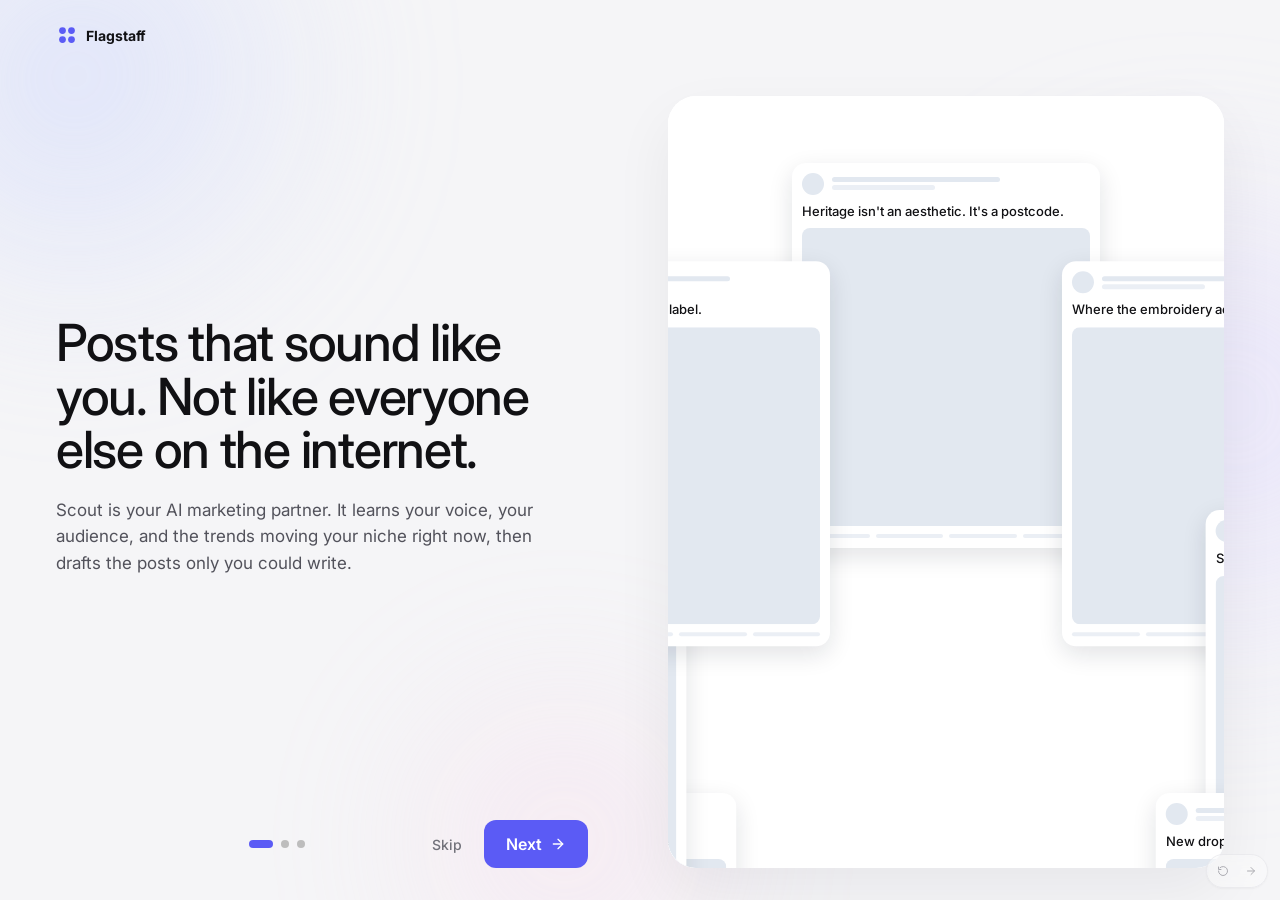
==== commit bdb70364: "Clip splash 2 drawer overflow at the section bounds Previously the drawer extended past the section " ====
--- a/poc/index.html
+++ b/poc/index.html
@@ -4,7 +4,7 @@
   <meta charset="UTF-8" />
   <meta name="viewport" content="width=device-width, initial-scale=1" />
   <title>Flagstaff Social — Onboarding POC</title>
-  <link rel="stylesheet" href="./styles.css?v=12" />
+  <link rel="stylesheet" href="./styles.css?v=15" />
 </head>
 <body class="mode-onboarding">
   <!-- Reusable SVG sprite (icons referenced by id from JS) -->
@@ -125,10 +125,13 @@
                   <span class="splash__dot" data-idx="1"></span>
                   <span class="splash__dot" data-idx="2"></span>
                 </div>
-                <button class="splash__cta" id="splash-cta" type="button">
-                  <span class="splash__cta-label" id="splash-cta-label">Next</span>
-                  <svg viewBox="0 0 24 24" fill="none" stroke="currentColor" stroke-width="2" stroke-linecap="round" stroke-linejoin="round"><line x1="5" y1="12" x2="19" y2="12"/><polyline points="12 5 19 12 12 19"/></svg>
-                </button>
+                <div class="splash__foot-actions">
+                  <button class="splash__skip" id="splash-skip" type="button">Skip</button>
+                  <button class="splash__cta" id="splash-cta" type="button">
+                    <span class="splash__cta-label" id="splash-cta-label">Next</span>
+                    <svg viewBox="0 0 24 24" fill="none" stroke="currentColor" stroke-width="2" stroke-linecap="round" stroke-linejoin="round"><line x1="5" y1="12" x2="19" y2="12"/><polyline points="12 5 19 12 12 19"/></svg>
+                  </button>
+                </div>
               </div>
             </div>
             <!-- RIGHT: persistent visual container; inner content swaps between screens. -->
@@ -136,7 +139,6 @@
               <div class="splash__right-stage" id="splash-right-stage"></div>
             </div>
           </div>
-          <button class="splash__skip" id="splash-skip" type="button">Skip</button>
           <div class="splash__brand" aria-label="Flagstaff Social">
             <span class="splash__brand-mark"><svg><use href="#i-logo"/></svg></span>
             <span class="splash__brand-name">Flagstaff</span>
--- a/poc/styles.css
+++ b/poc/styles.css
@@ -1741,10 +1741,10 @@
 .success-post__avatar {
   width: 44px; height: 44px;
   border-radius: 50%;
-  background: var(--ai-gradient);
-  background-image: url('/Profile.png');
+  background-color: #c7d2fe;
   background-size: cover;
   background-position: center;
+  background-repeat: no-repeat;
   flex-shrink: 0;
 }
 .success-post__id {
@@ -4090,12 +4090,10 @@
 }
 .x-header__banner {
   height: 140px;
-  background:
-    linear-gradient(135deg, #4f46e5 0%, #7c3aed 60%, #6366f1 100%),
-    url('/Banner.jpeg');
-  background-image: url('/Banner.jpeg'), linear-gradient(135deg, #4f46e5 0%, #7c3aed 60%, #6366f1 100%);
+  background-color: #4f46e5;
   background-size: cover;
   background-position: center;
+  background-repeat: no-repeat;
 }
 .x-header__action-row {
   display: flex; justify-content: flex-end;
@@ -4119,10 +4117,10 @@
   width: 84px; height: 84px;
   margin: -42px 14px 0;
   border-radius: 999px;
-  background: linear-gradient(135deg, #c7d2fe, #818cf8) center / cover no-repeat;
-  background-image: url('/Profile.png');
+  background-color: #c7d2fe;
   background-size: cover;
   background-position: center;
+  background-repeat: no-repeat;
   border: 3px solid #fff;
 }
 .x-header__body { padding: 8px 14px 14px; }
@@ -4677,10 +4675,10 @@
 .direction-card__avatar {
   width: 40px; height: 40px;
   border-radius: 999px;
-  background: linear-gradient(135deg, #c7d2fe, #818cf8);
-  background-image: url('/Profile.png');
+  background-color: #c7d2fe;
   background-size: cover;
   background-position: center;
+  background-repeat: no-repeat;
   flex-shrink: 0;
 }
 .direction-card__id {
@@ -5011,16 +5009,16 @@
   display: inline-flex; gap: 8px;
 }
 
-/* Skip — anchored to top-right of the splash. */
+/* Skip — sits in the foot row immediately before the CTA. */
+.splash__foot-actions {
+  display: inline-flex; align-items: center; gap: 8px;
+}
 .splash__skip {
-  position: absolute;
-  top: 28px; right: 56px;
-  z-index: 4;
-  background: transparent; border: 0; padding: 6px 10px;
-  color: var(--text-tertiary);
-  font-size: 13px; font-weight: 500;
+  background: transparent; border: 0; padding: 12px 14px;
+  color: var(--text-tertiary);
+  font-size: 14px; font-weight: 500;
   cursor: pointer;
-  border-radius: 8px;
+  border-radius: 10px;
   transition: color var(--duration-fast) var(--ease-standard), background var(--duration-fast) var(--ease-standard);
 }
 
@@ -5077,15 +5075,7 @@
   background: var(--primary);
   width: 24px;
 }
-.splash__skip {
-  background: transparent; border: 0; padding: 6px 10px;
-  color: var(--text-tertiary);
-  font-size: 14px; font-weight: 500;
-  cursor: pointer; margin-left: auto;
-  border-radius: 8px;
-  transition: color var(--duration-fast) var(--ease-standard), background var(--duration-fast) var(--ease-standard);
-}
-.splash__skip:hover { color: var(--text-primary); background: rgba(255,255,255,0.5); }
+.splash__skip:hover { color: var(--text-primary); background: rgba(15, 23, 42, 0.04); }
 
 /* Left text pane — fills the left column, vertically centred. */
 .splash__copy {
@@ -5101,7 +5091,7 @@
   font-size: clamp(40px, 4vw, 56px);
   line-height: 1.05;
   letter-spacing: -0.025em;
-  font-weight: 700;
+  font-weight: 500;
   color: var(--text-primary);
 }
 .splash__copy-body {
@@ -5671,6 +5661,10 @@
   background: #fafafe;
   padding: 56px 48px;
   position: relative;
+  /* Clip the drawer at the section's rounded bounds. The drawer is
+     deliberately oversized (negative right/bottom margins) so its body
+     reads as a long panel that doesn't quite fit — but everything past
+     the section's edges is cropped here. */
   overflow: hidden;
   isolation: isolate;
   display: flex;
@@ -5725,15 +5719,23 @@
   z-index: 2;
   flex: 1;
   min-height: 0;
-  background: rgba(255, 255, 255, 0.92);
-  backdrop-filter: blur(20px);
-  -webkit-backdrop-filter: blur(20px);
+  /* The drawer is intentionally larger than its container — it extends
+     past the right and bottom edges of the splash section so it reads as
+     "a long panel that doesn't quite fit." Padding stays generous, and
+     the negative margins push the surface beyond the parent on the
+     overflowing sides. */
+  margin-right: -120px;
+  margin-bottom: -100px;
+  background: #fff;
   border: 1px solid var(--border-subtle);
-  border-radius: 22px;
-  box-shadow: 0 24px 60px rgba(15, 23, 42, 0.10);
-  padding: 28px 32px 32px;
+  border-top-left-radius: 22px;
+  border-top-right-radius: 22px;
+  border-bottom-left-radius: 22px;
+  border-bottom-right-radius: 22px;
+  box-shadow: 0 30px 70px rgba(15, 23, 42, 0.12);
+  padding: 32px 36px 40px;
   display: flex; flex-direction: column;
-  gap: 22px;
+  gap: 24px;
   overflow: hidden;
   transition: opacity 360ms var(--ease-standard);
 }
@@ -5747,7 +5749,7 @@
 .splash2-drawer__title {
   margin: 0;
   font-size: 24px;
-  font-weight: 700;
+  font-weight: 500;
   line-height: 1.2;
   letter-spacing: -0.02em;
   color: var(--text-primary);
@@ -6055,12 +6057,12 @@
   justify-content: center;
 }
 .splash-wheel-mask {
-  /* The wheel pivots at the bottom of the section; only the upper half of
-     the arc is visible — a half-circle of posts rises through the middle.
-     Tiles stay upright (no individual rotation). */
-  --wheel-radius: 380px;
-  --tile-w: 280px;
-  --tile-h: 350px;
+  /* A static half-circle of post cards. The wheel pivots below the section
+     so only the upper arc is visible; nothing rotates — tiles read as a
+     fanned, upright spread of work. */
+  --wheel-radius: 420px;
+  --tile-w: 308px;   /* +10% from 280 */
+  --tile-h: 385px;   /* +10% from 350 */
   position: absolute;
   inset: 0;
   width: 100%;
@@ -6069,16 +6071,11 @@
 }
 .splash-wheel {
   position: absolute;
-  /* Pivot at the section's bottom-centre so the visible top arc of the
-     orbit reads as a half-circle of posts. */
-  left: 50%; top: 100%;
+  /* Pivot raised slightly above the section's bottom so the visible arc
+     has more headroom and feels balanced against the whitespace up top. */
+  left: 50%; top: 88%;
   width: 0; height: 0;
-  animation: wheelSpin 100s linear infinite;
   transform-origin: center;
-}
-@keyframes wheelSpin {
-  from { transform: rotate(0); }
-  to   { transform: rotate(360deg); }
 }
 .splash-wheel__tile {
   position: absolute;
@@ -6086,24 +6083,15 @@
   top: calc(var(--wheel-radius) * -1 - var(--tile-h) / 2);
   width: var(--tile-w);
   height: var(--tile-h);
-  /* Each tile sits at a fixed angle relative to the wheel's pivot, which
-     places it along the orbit. The wheel rotates, the tile rides with it. */
+  /* Each tile sits at a fixed angle on the orbit. No animation. */
   transform: rotate(var(--angle, 0deg));
   transform-origin: center calc(50% + var(--wheel-radius));
 }
 .splash-wheel__tile-inner {
   width: 100%; height: 100%;
-  /* Counter-rotate by the tile's own angle ONLY, so the tile is always
-     upright. The wheel's own rotation rotates the parent — we don't try to
-     counter that, so individual tiles do NOT bend. They simply travel
-     along the arc with the rotating wheel. */
+  /* Cancel the parent rotation once (no animation), so the tile sits
+     upright at its position on the arc. */
   transform: rotate(var(--init-r, 0deg));
-  animation: wheelTileCounter 90s linear infinite;
-}
-/* Counter-rotation: cancels the parent wheel's rotation so tiles stay upright. */
-@keyframes wheelTileCounter {
-  from { transform: rotate(var(--init-r, 0deg)); }
-  to   { transform: rotate(calc(var(--init-r, 0deg) - 360deg)); }
 }
 
 /* Heart-flow overlay: hearts spawn at random x positions along the visible
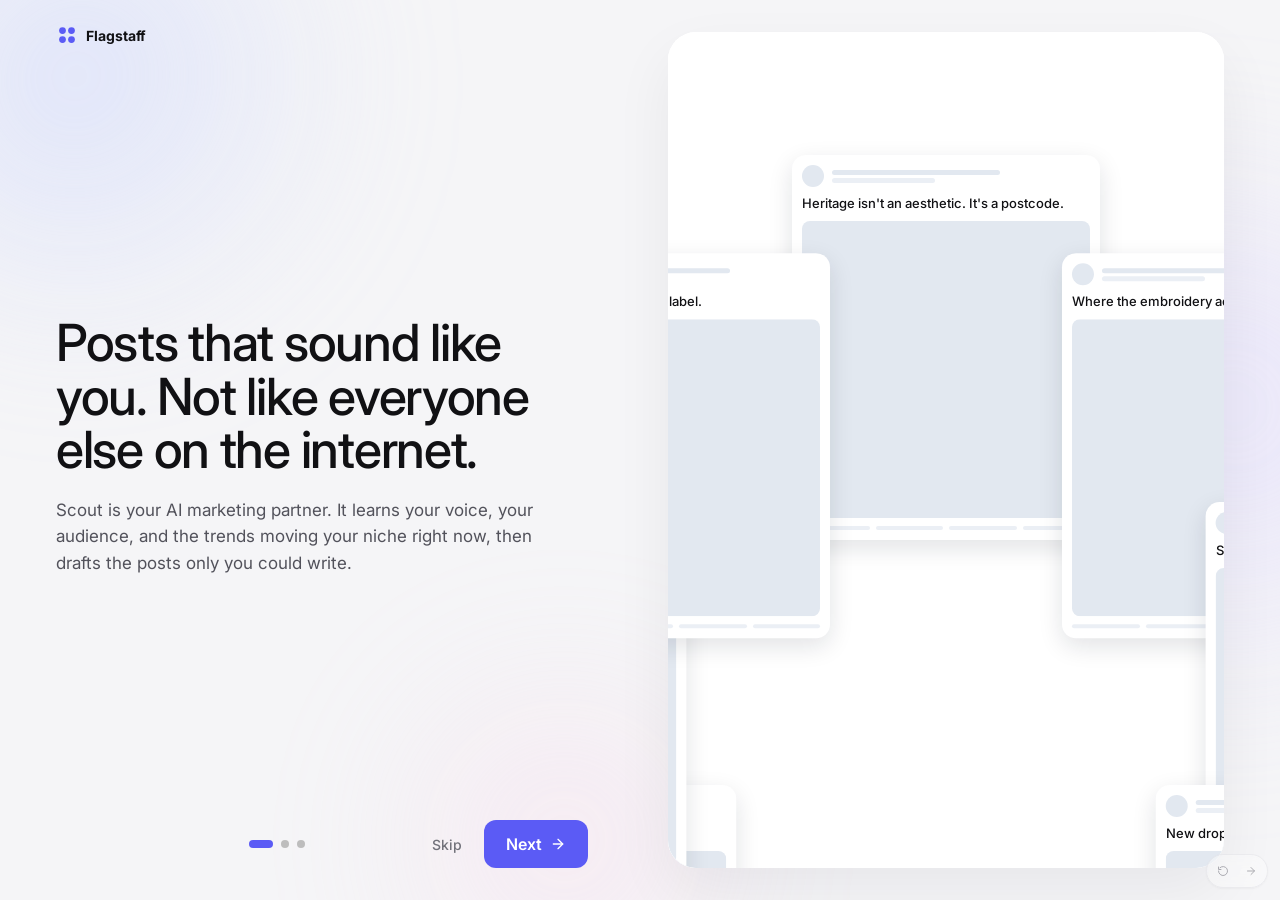
==== commit 3dc5e8d7: "Stretch splash right card to cover the top whitespace Moved padding-top: 64px off .splash__shell and" ====
--- a/poc/index.html
+++ b/poc/index.html
@@ -4,7 +4,7 @@
   <meta charset="UTF-8" />
   <meta name="viewport" content="width=device-width, initial-scale=1" />
   <title>Flagstaff Social — Onboarding POC</title>
-  <link rel="stylesheet" href="./styles.css?v=15" />
+  <link rel="stylesheet" href="./styles.css?v=16" />
 </head>
 <body class="mode-onboarding">
   <!-- Reusable SVG sprite (icons referenced by id from JS) -->
--- a/poc/styles.css
+++ b/poc/styles.css
@@ -4925,7 +4925,9 @@
   gap: 56px;
   min-height: 0;
   z-index: 2;
-  padding-top: 64px;
+  /* padding-top moved to .splash__left so only the left column carries
+     the top breathing space. The right card now stretches to the top
+     of the splash padding box. */
 }
 
 /* LEFT: text content + foot (back / dots / cta) pinned. */
@@ -4934,6 +4936,7 @@
   flex-direction: column;
   justify-content: center;
   padding-right: 24px;
+  padding-top: 64px;
   position: relative;
   min-width: 0;
   min-height: 0;
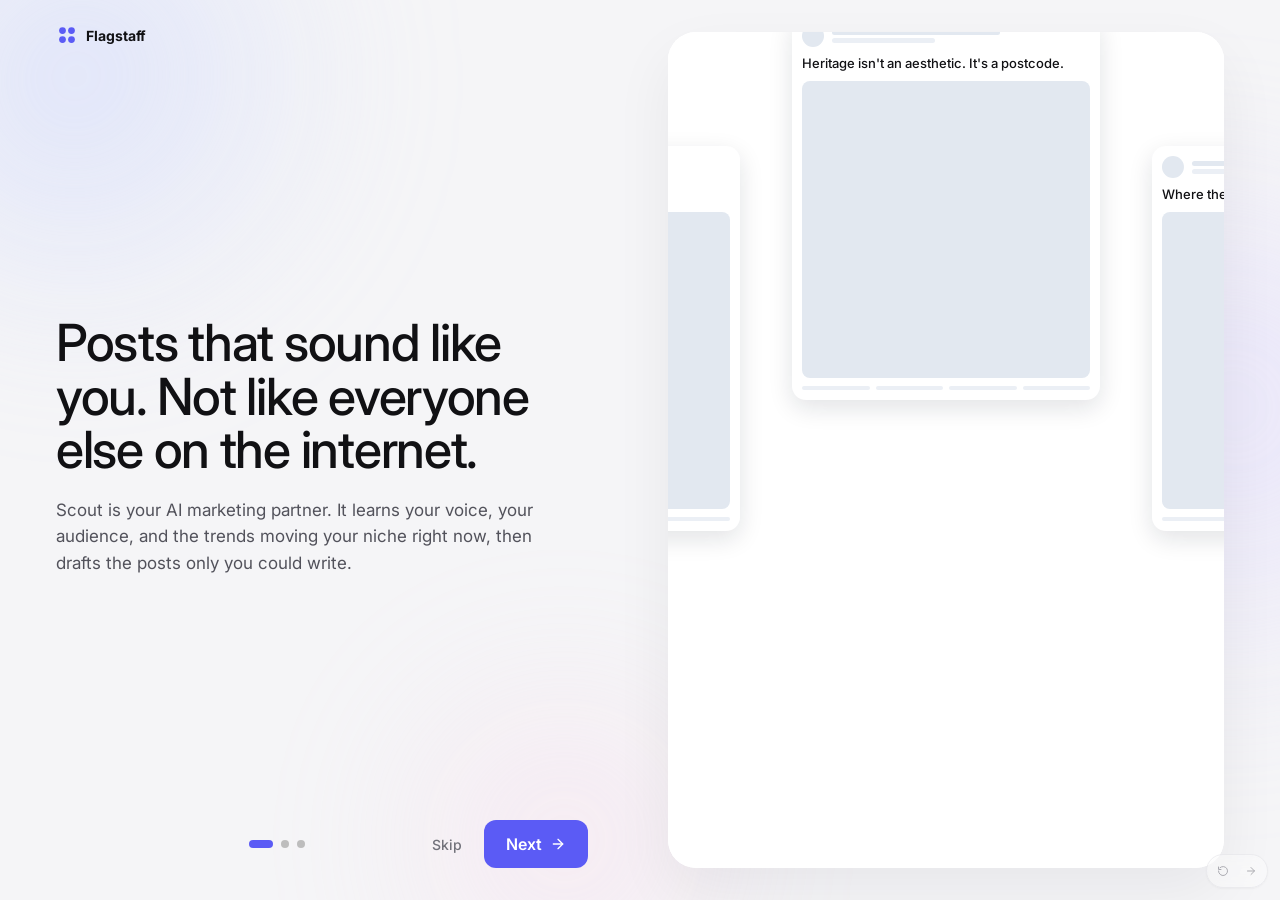
==== commit 5ae20530: "Splash 1: bigger wheel orbit + slow rotation restored - Radius bumped 420 → 560 so more cards sit al" ====
--- a/poc/index.html
+++ b/poc/index.html
@@ -4,7 +4,7 @@
   <meta charset="UTF-8" />
   <meta name="viewport" content="width=device-width, initial-scale=1" />
   <title>Flagstaff Social — Onboarding POC</title>
-  <link rel="stylesheet" href="./styles.css?v=16" />
+  <link rel="stylesheet" href="./styles.css?v=17" />
 </head>
 <body class="mode-onboarding">
   <!-- Reusable SVG sprite (icons referenced by id from JS) -->
--- a/poc/styles.css
+++ b/poc/styles.css
@@ -6060,12 +6060,13 @@
   justify-content: center;
 }
 .splash-wheel-mask {
-  /* A static half-circle of post cards. The wheel pivots below the section
-     so only the upper arc is visible; nothing rotates — tiles read as a
-     fanned, upright spread of work. */
-  --wheel-radius: 420px;
-  --tile-w: 308px;   /* +10% from 280 */
-  --tile-h: 385px;   /* +10% from 350 */
+  /* A half-circle of post cards. The wheel pivots below the section so
+     only the upper arc is visible; the wheel rotates slowly while each
+     tile counter-rotates so it stays upright. */
+  --wheel-radius: 560px;   /* larger orbit — more cards visible at once */
+  --tile-w: 308px;
+  --tile-h: 385px;
+  --wheel-duration: 120s;  /* very slow rotation, reads as ambient drift */
   position: absolute;
   inset: 0;
   width: 100%;
@@ -6074,11 +6075,14 @@
 }
 .splash-wheel {
   position: absolute;
-  /* Pivot raised slightly above the section's bottom so the visible arc
-     has more headroom and feels balanced against the whitespace up top. */
   left: 50%; top: 88%;
   width: 0; height: 0;
   transform-origin: center;
+  animation: wheelSpin var(--wheel-duration) linear infinite;
+}
+@keyframes wheelSpin {
+  from { transform: rotate(0); }
+  to   { transform: rotate(360deg); }
 }
 .splash-wheel__tile {
   position: absolute;
@@ -6086,15 +6090,24 @@
   top: calc(var(--wheel-radius) * -1 - var(--tile-h) / 2);
   width: var(--tile-w);
   height: var(--tile-h);
-  /* Each tile sits at a fixed angle on the orbit. No animation. */
+  /* Each tile sits at a fixed angle on the orbit; it rides with the
+     parent wheel as it rotates. */
   transform: rotate(var(--angle, 0deg));
   transform-origin: center calc(50% + var(--wheel-radius));
 }
 .splash-wheel__tile-inner {
   width: 100%; height: 100%;
-  /* Cancel the parent rotation once (no animation), so the tile sits
-     upright at its position on the arc. */
+  /* Counter-rotate at the same speed/direction as the wheel so each
+     tile stays upright while it orbits. */
   transform: rotate(var(--init-r, 0deg));
+  animation: wheelTileCounter var(--wheel-duration) linear infinite;
+}
+@keyframes wheelTileCounter {
+  from { transform: rotate(var(--init-r, 0deg)); }
+  to   { transform: rotate(calc(var(--init-r, 0deg) - 360deg)); }
+}
+@media (prefers-reduced-motion: reduce) {
+  .splash-wheel, .splash-wheel__tile-inner { animation: none; }
 }
 
 /* Heart-flow overlay: hearts spawn at random x positions along the visible
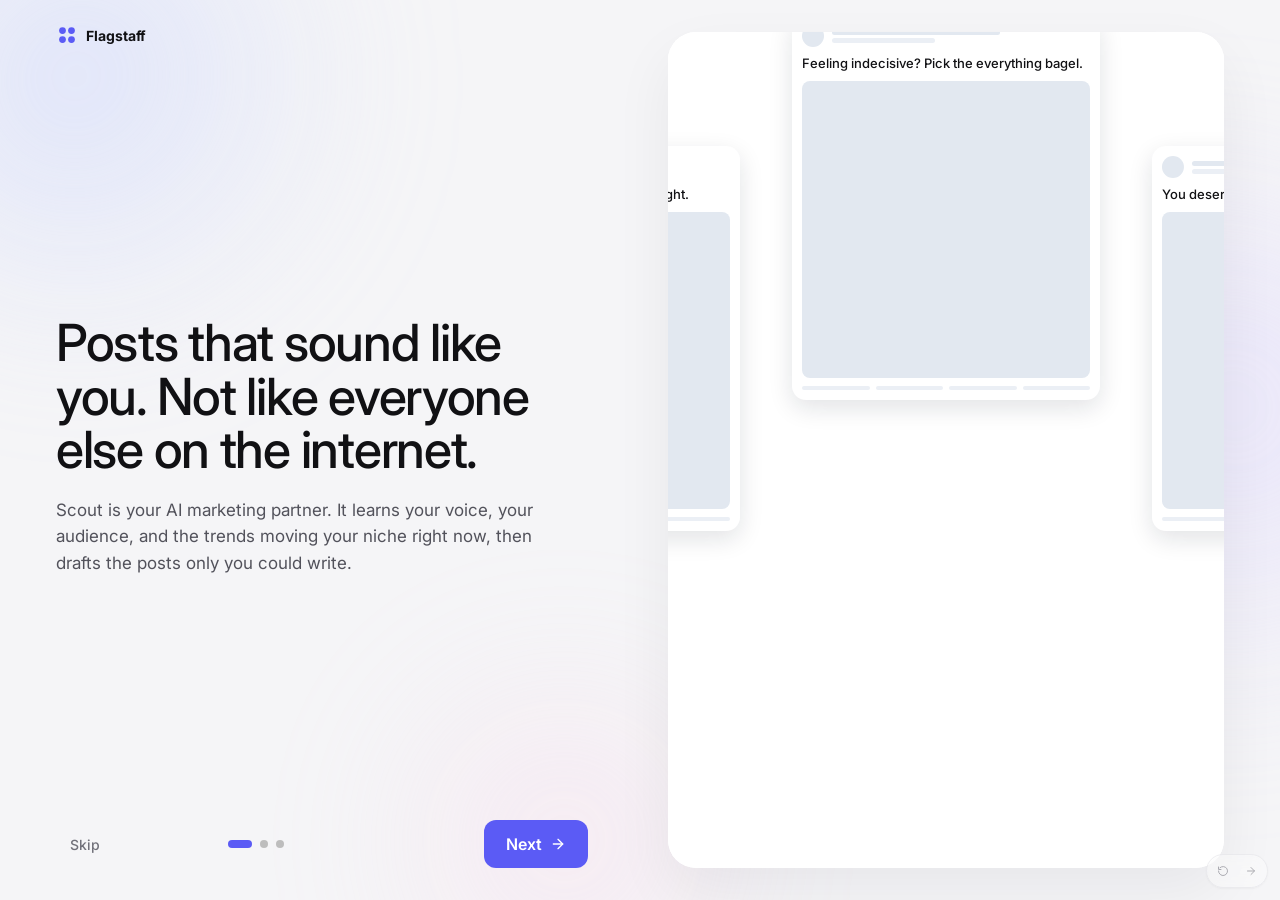
==== commit 4d8fd0b8: "Splash 1 + 3: caption posts to match their actual imagery The wheel and grid were using generic heri" ====
--- a/poc/index.html
+++ b/poc/index.html
@@ -4,7 +4,7 @@
   <meta charset="UTF-8" />
   <meta name="viewport" content="width=device-width, initial-scale=1" />
   <title>Flagstaff Social — Onboarding POC</title>
-  <link rel="stylesheet" href="./styles.css?v=17" />
+  <link rel="stylesheet" href="./styles.css?v=18" />
 </head>
 <body class="mode-onboarding">
   <!-- Reusable SVG sprite (icons referenced by id from JS) -->
@@ -116,17 +116,17 @@
             <div class="splash__left">
               <div class="splash__left-stage" id="splash-left-stage"></div>
               <div class="splash__foot">
-                <button class="splash__back" id="splash-back" type="button" aria-label="Back">
-                  <svg viewBox="0 0 24 24" fill="none" stroke="currentColor" stroke-width="2" stroke-linecap="round" stroke-linejoin="round"><line x1="19" y1="12" x2="5" y2="12"/><polyline points="12 19 5 12 12 5"/></svg>
-                  <span>Back</span>
-                </button>
+                <button class="splash__skip" id="splash-skip" type="button">Skip</button>
                 <div class="splash__dots" id="splash-dots">
                   <span class="splash__dot splash__dot--active" data-idx="0"></span>
                   <span class="splash__dot" data-idx="1"></span>
                   <span class="splash__dot" data-idx="2"></span>
                 </div>
                 <div class="splash__foot-actions">
-                  <button class="splash__skip" id="splash-skip" type="button">Skip</button>
+                  <button class="splash__back" id="splash-back" type="button" aria-label="Back">
+                    <svg viewBox="0 0 24 24" fill="none" stroke="currentColor" stroke-width="2" stroke-linecap="round" stroke-linejoin="round"><line x1="19" y1="12" x2="5" y2="12"/><polyline points="12 19 5 12 12 5"/></svg>
+                    <span>Back</span>
+                  </button>
                   <button class="splash__cta" id="splash-cta" type="button">
                     <span class="splash__cta-label" id="splash-cta-label">Next</span>
                     <svg viewBox="0 0 24 24" fill="none" stroke="currentColor" stroke-width="2" stroke-linecap="round" stroke-linejoin="round"><line x1="5" y1="12" x2="19" y2="12"/><polyline points="12 5 19 12 12 19"/></svg>
@@ -180,6 +180,6 @@
     </button>
   </div>
 
-  <script src="./app.js?v=17"></script>
+  <script src="./app.js?v=18"></script>
 </body>
 </html>
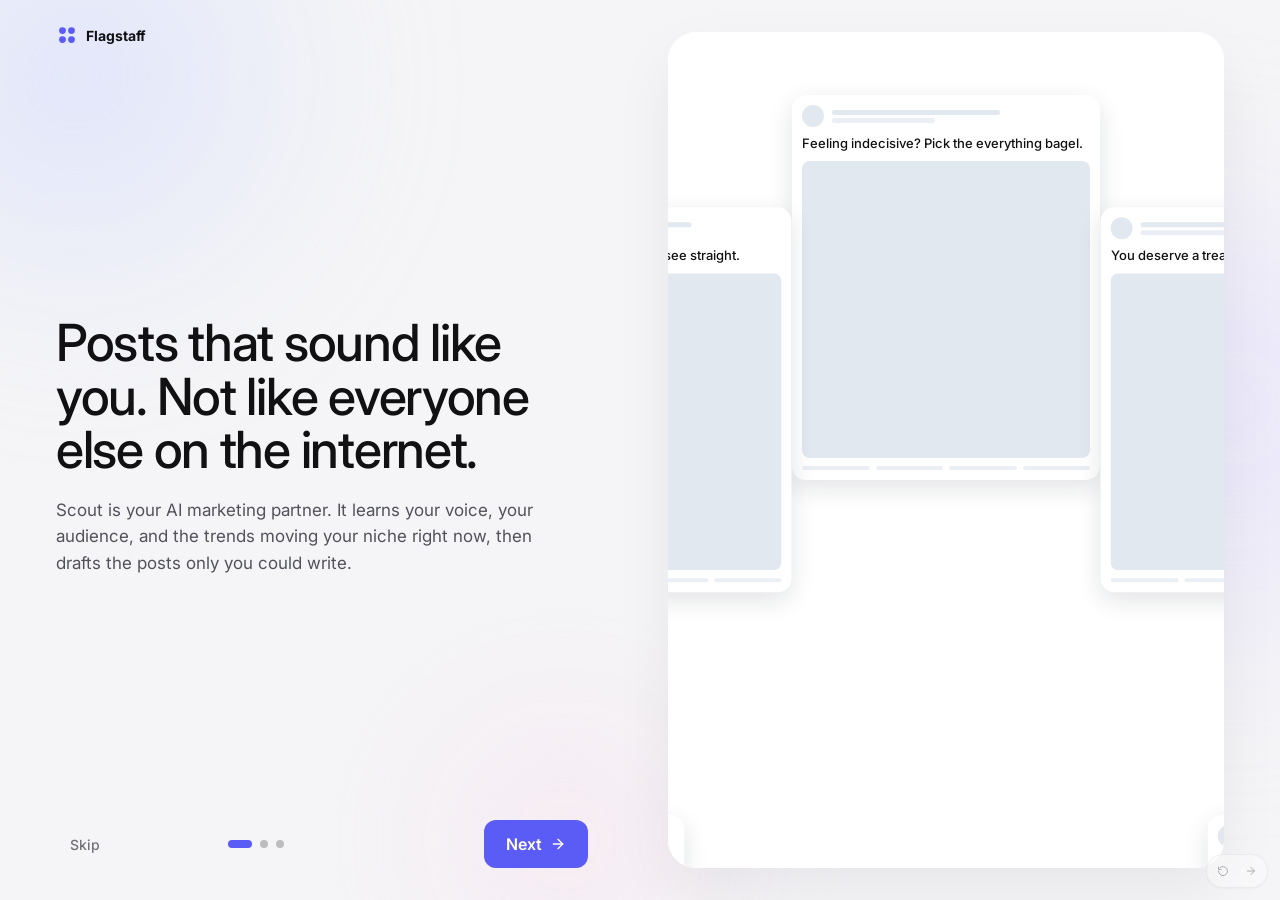
==== commit b8b33b24: "KB bloom + drawer Not quite + tone reorder + pill audit KB block (in-conversation panel): - Active/b" ====
--- a/poc/index.html
+++ b/poc/index.html
@@ -4,7 +4,7 @@
   <meta charset="UTF-8" />
   <meta name="viewport" content="width=device-width, initial-scale=1" />
   <title>Flagstaff Social — Onboarding POC</title>
-  <link rel="stylesheet" href="./styles.css?v=18" />
+  <link rel="stylesheet" href="./styles.css?v=19" />
 </head>
 <body class="mode-onboarding">
   <!-- Reusable SVG sprite (icons referenced by id from JS) -->
@@ -180,6 +180,6 @@
     </button>
   </div>
 
-  <script src="./app.js?v=18"></script>
+  <script src="./app.js?v=19"></script>
 </body>
 </html>
--- a/poc/styles.css
+++ b/poc/styles.css
@@ -2795,6 +2795,84 @@
   opacity: 1;
   border-color: var(--border-subtle);
   box-shadow: var(--shadow-sm);
+  position: relative;
+  overflow: hidden;
+}
+
+/* ------- Active KB block "bloom" — moving gradient at bottom 1/3 -------
+   Three light-purple blobs drift across the lower third of the block.
+   A blurred veil sits above them, smoothing their motion into a soft
+   gradient wash. Reads as ambient "Scout is building this." */
+.kb-block__bloom {
+  position: absolute;
+  left: 0; right: 0; bottom: 0;
+  height: 33%;
+  pointer-events: none;
+  overflow: hidden;
+  border-bottom-left-radius: inherit;
+  border-bottom-right-radius: inherit;
+  z-index: 0;
+}
+.kb-block__bloom-blob {
+  position: absolute;
+  border-radius: 999px;
+  /* Light purple, low saturation. The three blobs vary in size and
+     drift on offset cycles so the gradient never settles. */
+  background: radial-gradient(circle at 50% 50%, rgba(167, 139, 250, 0.85), rgba(167, 139, 250, 0) 70%);
+  filter: blur(2px);
+  opacity: 0.65;
+}
+.kb-block__bloom-blob--a {
+  width: 70%; height: 220%;
+  left: -10%; bottom: -90%;
+  animation: kbBloomDriftA 5.6s ease-in-out infinite;
+  background: radial-gradient(circle at 50% 50%, rgba(196, 181, 253, 0.95), rgba(196, 181, 253, 0) 70%);
+}
+.kb-block__bloom-blob--b {
+  width: 50%; height: 180%;
+  left: 30%; bottom: -70%;
+  animation: kbBloomDriftB 7.2s ease-in-out infinite;
+  background: radial-gradient(circle at 50% 50%, rgba(167, 139, 250, 0.80), rgba(167, 139, 250, 0) 70%);
+  animation-delay: -1.8s;
+}
+.kb-block__bloom-blob--c {
+  width: 40%; height: 150%;
+  left: 55%; bottom: -60%;
+  animation: kbBloomDriftC 8.4s ease-in-out infinite;
+  background: radial-gradient(circle at 50% 50%, rgba(216, 180, 254, 0.85), rgba(216, 180, 254, 0) 70%);
+  animation-delay: -3.4s;
+}
+@keyframes kbBloomDriftA {
+  0%, 100% { transform: translate(0, 0)        scale(1); }
+  50%      { transform: translate(18%, -8%)    scale(1.10); }
+}
+@keyframes kbBloomDriftB {
+  0%, 100% { transform: translate(0, 0)        scale(1); }
+  50%      { transform: translate(-22%, -12%)  scale(1.15); }
+}
+@keyframes kbBloomDriftC {
+  0%, 100% { transform: translate(0, 0)        scale(1); }
+  50%      { transform: translate(14%, -6%)    scale(0.92); }
+}
+/* The veil sits ABOVE the blobs and blurs them into a soft wash. The
+   gradient overlay also fades the top edge of the bloom into the block,
+   so there's no hard seam where the bottom third begins. */
+.kb-block__bloom-veil {
+  position: absolute;
+  inset: 0;
+  backdrop-filter: blur(14px) saturate(135%);
+  -webkit-backdrop-filter: blur(14px) saturate(135%);
+  background: linear-gradient(180deg,
+    rgba(255, 255, 255, 0.55) 0%,
+    rgba(255, 255, 255, 0.30) 40%,
+    rgba(255, 255, 255, 0.10) 100%);
+}
+.kb-block__status {
+  position: relative;
+  z-index: 1; /* sit above the bloom */
+}
+@media (prefers-reduced-motion: reduce) {
+  .kb-block__bloom-blob { animation: none; }
 }
 
 /* Per-block expanded — the only "expanded" mode. Grows in place to show
@@ -3914,11 +3992,51 @@
   padding: 12px 18px;
   border-radius: 12px;
   box-shadow: 0 1px 2px rgba(15, 23, 42, 0.06);
+  transition:
+    background var(--duration-fast) var(--ease-standard),
+    color var(--duration-fast) var(--ease-standard),
+    box-shadow var(--duration-fast) var(--ease-standard),
+    transform var(--duration-fast) var(--ease-emphasized);
+}
+.chips-group .chip:hover {
+  background: #fff;
+  box-shadow: 0 2px 6px rgba(15, 23, 42, 0.10);
 }
 .chips-group .chip[aria-pressed="true"] {
   background: var(--primary-soft);
   color: var(--primary);
-  box-shadow: 0 0 0 1px var(--primary);
+  box-shadow: 0 0 0 1.5px var(--primary), 0 1px 2px rgba(15, 23, 42, 0.06);
+}
+.chips-group .chip[aria-pressed="true"]:hover {
+  background: var(--primary-soft);
+  box-shadow: 0 0 0 1.5px var(--primary), 0 2px 6px rgba(79, 70, 229, 0.12);
+}
+.chips-group .chip:active { transform: scale(0.97); }
+/* The "Add your own" trigger reads as a dashed outline pill so it doesn't
+   look like a selectable answer. Becomes filled briefly while opening
+   the prompt; capped when the user has hit max selections. */
+.chips-group .chip--custom {
+  background: transparent;
+  color: var(--text-secondary);
+  box-shadow: inset 0 0 0 1px var(--border-subtle);
+  border-style: dashed;
+}
+.chips-group .chip--custom:hover {
+  color: var(--primary);
+  box-shadow: inset 0 0 0 1px var(--primary);
+  background: transparent;
+}
+/* After Done: chosen chips preserve their pressed visual so the
+   conversation reads as "these were picked." (Without this, the
+   chosen state inherits border:0 from .chips-group .chip and looks
+   identical to an unselected pill.) */
+.chips-group .chip--chosen,
+.chips-group .chip--chosen[disabled] {
+  background: var(--primary-soft);
+  color: var(--primary);
+  box-shadow: 0 0 0 1.5px var(--primary), 0 1px 2px rgba(15, 23, 42, 0.06);
+  cursor: default;
+  opacity: 1;
 }
 .chip--capped { opacity: 0.45; cursor: not-allowed; }
 .chip--shake { animation: chipShake 320ms ease; }
@@ -4563,6 +4681,57 @@
   0%   { box-shadow: 0 0 0 0 color-mix(in oklab, var(--primary) 32%, transparent); }
   100% { box-shadow: 0 0 0 16px color-mix(in oklab, var(--primary) 0%, transparent); }
 }
+/* Foot inner: Not quite (ghost) + Accept (primary). */
+.brand-drawer__foot-actions {
+  display: inline-flex; align-items: center; gap: 10px;
+}
+.brand-drawer__not-quite {
+  padding: 10px 16px;
+}
+/* Prompt mode — input field replaces the buttons in the same foot row. */
+.brand-drawer__prompt {
+  display: flex; align-items: center; gap: 10px;
+  flex: 1;
+  background: #fff;
+  border: 1px solid var(--border-subtle);
+  border-radius: 14px;
+  padding: 6px 6px 6px 16px;
+  box-shadow: 0 1px 2px rgba(15, 23, 42, 0.04);
+}
+.brand-drawer__prompt:focus-within {
+  border-color: var(--primary);
+  box-shadow: 0 0 0 3px color-mix(in oklab, var(--primary) 14%, transparent);
+}
+.brand-drawer__prompt-input {
+  flex: 1; min-width: 0;
+  border: 0; outline: 0; background: transparent;
+  font: inherit; font-size: 15px;
+  color: var(--text-primary);
+  padding: 8px 0;
+}
+.brand-drawer__prompt-input::placeholder { color: var(--text-tertiary); }
+.brand-drawer__prompt-submit {
+  width: 36px; height: 36px;
+  padding: 0;
+  border-radius: 10px;
+  display: inline-grid; place-items: center;
+  flex-shrink: 0;
+}
+.brand-drawer__prompt-submit svg { width: 16px; height: 16px; }
+.brand-drawer__prompt-status {
+  display: inline-flex; align-items: center; gap: 10px;
+  color: var(--text-secondary);
+  font-size: 14px;
+  padding: 10px 4px;
+}
+.brand-drawer__prompt-status-dot {
+  width: 8px; height: 8px; border-radius: 999px;
+  background: var(--primary);
+  animation: kbBloomDriftA 1.4s ease-in-out infinite;
+}
+/* While the user is typing feedback, suppress the CTA pulse and keep
+   the foot calm — no extra motion competing with the input. */
+.brand-drawer--prompting .brand-drawer__accept { animation: none; }
 
 /* Minimize → small re-open tab anchored to the right edge. */
 .brand-drawer-tab {
@@ -6063,7 +6232,7 @@
   /* A half-circle of post cards. The wheel pivots below the section so
      only the upper arc is visible; the wheel rotates slowly while each
      tile counter-rotates so it stays upright. */
-  --wheel-radius: 560px;   /* larger orbit — more cards visible at once */
+  --wheel-radius: 480px;   /* slightly tighter orbit than 560 — cards sit closer */
   --tile-w: 308px;
   --tile-h: 385px;
   --wheel-duration: 120s;  /* very slow rotation, reads as ambient drift */
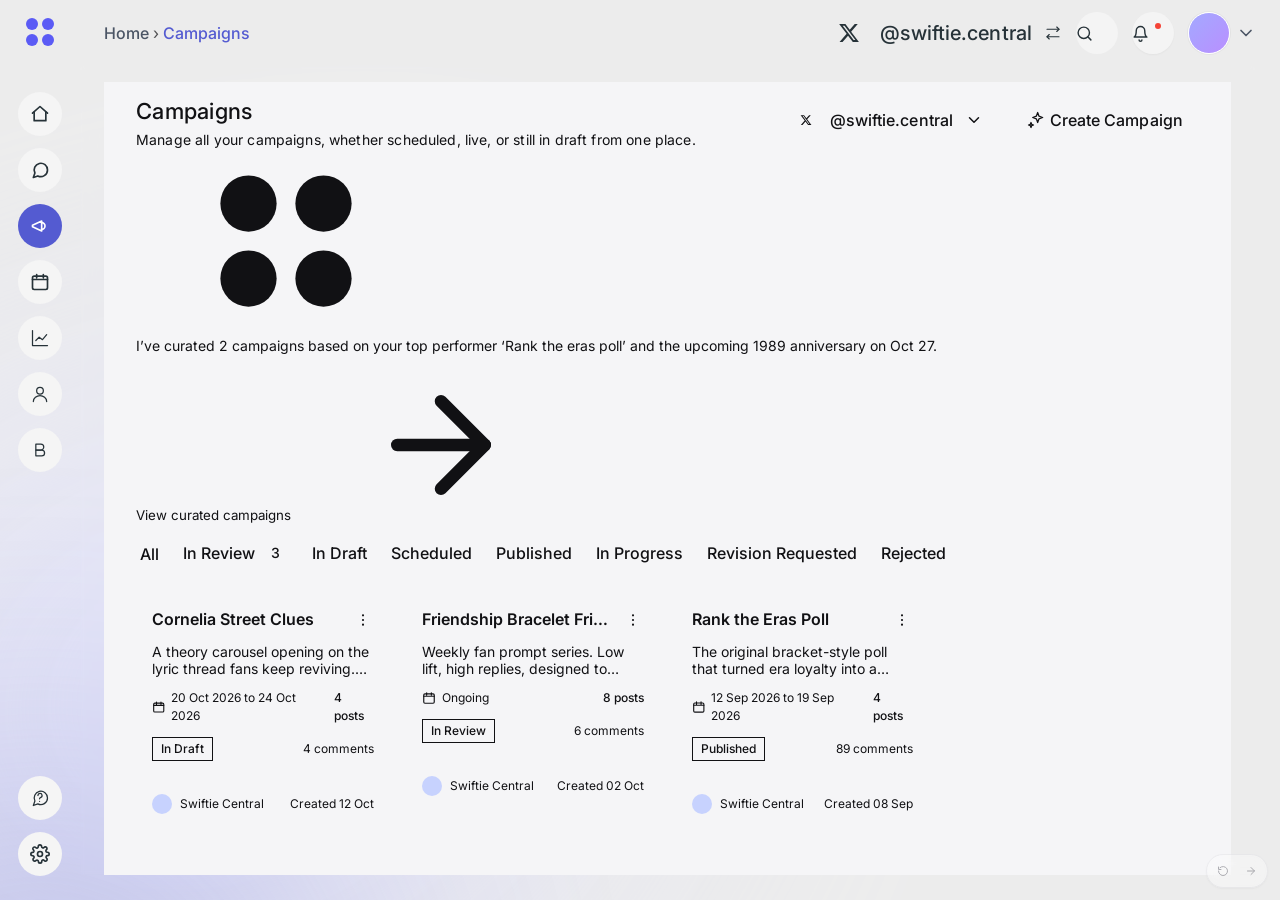
==== commit 2ba5212a: "Update campaign creation prototype flow" ====
--- a/poc/index.html
+++ b/poc/index.html
@@ -4,13 +4,24 @@
   <meta charset="UTF-8" />
   <meta name="viewport" content="width=device-width, initial-scale=1" />
   <title>Flagstaff Social — Onboarding POC</title>
-  <link rel="stylesheet" href="./styles.css?v=19" />
+  <link rel="stylesheet" href="./styles.css?v=32" />
+  <!-- Scout campaign flow styles — panel-scoped, safely coexists with styles.css. -->
+  <link rel="stylesheet" href="../designs/_shared.css?v=2" />
+  <link rel="stylesheet" href="../designs/_campaigns-components.css?v=4" />
+  <link rel="stylesheet" href="./scout-flow.css?v=24" />
 </head>
 <body class="mode-onboarding">
   <!-- Reusable SVG sprite (icons referenced by id from JS) -->
   <svg width="0" height="0" style="position:absolute" aria-hidden="true">
     <defs>
       <symbol id="i-sparkle" viewBox="0 0 24 24" fill="none" stroke="currentColor" stroke-width="2" stroke-linecap="round" stroke-linejoin="round"><path d="M12 3l1.6 4.6L18 9l-4.4 1.4L12 15l-1.6-4.6L6 9l4.4-1.4L12 3z"/><path d="M19 14l.7 1.8L21 16.5l-1.3.7L19 19l-.7-1.8L17 16.5l1.3-.7L19 14z"/></symbol>
+      <!-- Icons used by injected Scout panels (§3.14 postrow, §3.16 ddmenu, etc.) -->
+      <symbol id="i-arrow-up-right" viewBox="0 0 14 14" fill="none" stroke="currentColor" stroke-width="1.4" stroke-linecap="round" stroke-linejoin="round"><line x1="4" y1="10" x2="10" y2="4"/><polyline points="5 4 10 4 10 9"/></symbol>
+      <symbol id="i-paperclip" viewBox="0 0 12 12" fill="none" stroke="currentColor" stroke-width="1.2" stroke-linecap="round" stroke-linejoin="round"><path d="M9 3.5L5 7.5c-.6.6-.6 1.5 0 2.1.6.6 1.5.6 2.1 0l4.5-4.5c1-1 1-2.6 0-3.6s-2.6-1-3.6 0L3.4 5.9c-1.4 1.4-1.4 3.6 0 5s3.6 1.4 5 0L11.5 8"/></symbol>
+      <symbol id="i-file-check" viewBox="0 0 20 20" fill="none" stroke="currentColor" stroke-width="1.66667" stroke-linecap="round" stroke-linejoin="round"><path d="M12.5 1.7H5A1.7 1.7 0 0 0 3.3 3.3v13.4A1.7 1.7 0 0 0 5 18.3h10a1.7 1.7 0 0 0 1.7-1.7V5.8L12.5 1.7z"/><polyline points="11.7 1.7 11.7 5.8 15.8 5.8"/><polyline points="6.7 11.7 8.3 13.3 12.5 9.2"/></symbol>
+      <symbol id="i-columns" viewBox="0 0 20 20" fill="none" stroke="currentColor" stroke-width="1.66667" stroke-linecap="round" stroke-linejoin="round"><rect x="2.5" y="2.5" width="15" height="15" rx="2"/><line x1="10" y1="2.5" x2="10" y2="17.5"/></symbol>
+      <symbol id="i-x-square" viewBox="0 0 20 20" fill="none" stroke="currentColor" stroke-width="1.66667" stroke-linecap="round" stroke-linejoin="round"><rect x="2.5" y="2.5" width="15" height="15" rx="2"/><line x1="7.5" y1="7.5" x2="12.5" y2="12.5"/><line x1="12.5" y1="7.5" x2="7.5" y2="12.5"/></symbol>
+      <symbol id="i-minus-sq" viewBox="0 0 18 18" fill="none" stroke="currentColor" stroke-width="1.5" stroke-linecap="round" stroke-linejoin="round"><rect x="2.25" y="2.25" width="13.5" height="13.5" rx="2"/><line x1="6" y1="9" x2="12" y2="9"/></symbol>
       <symbol id="i-home" viewBox="0 0 24 24" fill="none" stroke="currentColor" stroke-width="2" stroke-linecap="round" stroke-linejoin="round"><path d="M3 11l9-8 9 8"/><path d="M5 10v10h14V10"/></symbol>
       <symbol id="i-user" viewBox="0 0 24 24" fill="none" stroke="currentColor" stroke-width="2" stroke-linecap="round" stroke-linejoin="round"><circle cx="12" cy="8" r="4"/><path d="M4 21c0-4 4-7 8-7s8 3 8 7"/></symbol>
       <symbol id="i-chat" viewBox="0 0 24 24" fill="none" stroke="currentColor" stroke-width="2" stroke-linecap="round" stroke-linejoin="round"><path d="M21 12a8 8 0 0 1-11.6 7.1L4 21l1.9-5.4A8 8 0 1 1 21 12z"/></symbol>
@@ -67,10 +78,26 @@
       <symbol id="i-reply" viewBox="0 0 24 24" fill="none" stroke="currentColor" stroke-width="2" stroke-linecap="round" stroke-linejoin="round"><path d="M21 11.5a8.38 8.38 0 0 1-.9 3.8 8.5 8.5 0 0 1-7.6 4.7 8.38 8.38 0 0 1-3.8-.9L3 21l1.9-5.7a8.38 8.38 0 0 1-.9-3.8 8.5 8.5 0 0 1 4.7-7.6 8.38 8.38 0 0 1 3.8-.9h.5a8.48 8.48 0 0 1 8 8v.5z"/></symbol>
       <symbol id="i-share" viewBox="0 0 24 24" fill="none" stroke="currentColor" stroke-width="2" stroke-linecap="round" stroke-linejoin="round"><path d="M4 12v8a2 2 0 0 0 2 2h12a2 2 0 0 0 2-2v-8"/><polyline points="16 6 12 2 8 6"/><line x1="12" y1="2" x2="12" y2="15"/></symbol>
       <symbol id="i-brand" viewBox="0 0 24 24" fill="none" stroke="currentColor" stroke-width="2" stroke-linecap="round" stroke-linejoin="round"><rect x="3" y="7" width="18" height="13" rx="2"/><path d="M8 7V5a2 2 0 0 1 2-2h4a2 2 0 0 1 2 2v2"/><path d="M3 13h18"/></symbol>
+      <symbol id="i-kebab" viewBox="0 0 24 24" fill="currentColor"><circle cx="12" cy="5" r="1.6"/><circle cx="12" cy="12" r="1.6"/><circle cx="12" cy="19" r="1.6"/></symbol>
+      <symbol id="i-analytics" viewBox="0 0 24 24" fill="none" stroke="currentColor" stroke-width="1.5" stroke-linecap="round" stroke-linejoin="round"><path d="M3 3v18h18"/><path d="M7 15l4-4 4 3 5-6"/></symbol>
+      <symbol id="i-stars" viewBox="0 0 24 24" fill="none" stroke="currentColor" stroke-width="1.5" stroke-linecap="round" stroke-linejoin="round"><path d="M14 3l1.6 4.4L20 9l-4.4 1.6L14 15l-1.6-4.4L8 9l4.4-1.6L14 3z"/><path d="M6 15l.8 2.2L9 18l-2.2.8L6 21l-.8-2.2L3 18l2.2-.8L6 15z"/></symbol>
+      <symbol id="i-swap" viewBox="0 0 24 24" fill="none" stroke="currentColor" stroke-width="1.5" stroke-linecap="round" stroke-linejoin="round"><polyline points="7 4 7 20"/><polyline points="4 7 7 4 10 7"/><polyline points="17 20 17 4"/><polyline points="14 17 17 20 20 17"/></symbol>
+      <symbol id="i-question" viewBox="0 0 24 24" fill="none" stroke="currentColor" stroke-width="1.5" stroke-linecap="round" stroke-linejoin="round"><path d="M21 12a8 8 0 0 1-11.6 7.1L4 21l1.9-5.4A8 8 0 1 1 21 12z"/><path d="M9.5 9a2.5 2.5 0 1 1 3 2.5c-.7.2-1 .7-1 1.4V13"/><line x1="11.5" y1="16" x2="11.51" y2="16"/></symbol>
+      <symbol id="i-bold" viewBox="0 0 24 24" fill="none" stroke="currentColor" stroke-width="1.5" stroke-linecap="round" stroke-linejoin="round"><path d="M7 5h6a3.5 3.5 0 0 1 0 7H7z"/><path d="M7 12h7a3.5 3.5 0 0 1 0 7H7z"/></symbol>
+      <symbol id="i-users" viewBox="0 0 24 24" fill="none" stroke="currentColor" stroke-width="1.5" stroke-linecap="round" stroke-linejoin="round"><circle cx="12" cy="8" r="4"/><path d="M4 21c0-4 4-7 8-7s8 3 8 7"/></symbol>
+      <symbol id="i-x-mark-solid" viewBox="0 0 24 24" fill="currentColor"><path d="M18.244 2.25h3.308l-7.227 8.26 8.502 11.24H16.17l-5.214-6.817L4.99 21.75H1.68l7.73-8.835L1.254 2.25H8.08l4.713 6.231 5.45-6.231zm-1.161 17.52h1.833L7.084 4.126H5.117L17.083 19.77z"/></symbol>
     </defs>
   </svg>
 
   <div class="app">
+    <!-- Ambient atmosphere layer — shown when body.mode-campaigns is set.
+         Lives at the app level so shared dashboards (Campaigns, Home) can
+         both use it without duplicating markup. -->
+    <div class="campaigns-atmosphere" aria-hidden="true">
+      <span class="campaigns-atmosphere__blob campaigns-atmosphere__blob--violet"></span>
+      <span class="campaigns-atmosphere__blob campaigns-atmosphere__blob--indigo"></span>
+    </div>
+
     <!-- Sidebar -->
     <aside class="sidebar" id="sidebar">
       <div class="sidebar__logo" aria-label="Flagstaff Social">
@@ -78,12 +105,18 @@
       </div>
       <nav class="sidebar__nav" aria-label="Primary">
         <button class="sidebar__btn" data-nav="home"     title="Home"><svg><use href="#i-home"/></svg></button>
-        <button class="sidebar__btn" data-nav="profile"  title="Profile"><svg><use href="#i-user"/></svg></button>
         <button class="sidebar__btn" data-nav="posts"    title="Posts" aria-current="page"><svg><use href="#i-chat"/></svg></button>
         <button class="sidebar__btn" data-nav="campaigns" title="Campaigns"><svg><use href="#i-megaphone"/></svg></button>
-        <button class="sidebar__btn" data-nav="calendar" title="Calendar"><svg><use href="#i-cal"/></svg></button>
+        <button class="sidebar__btn" data-nav="calendar" title="Scheduler"><svg><use href="#i-cal"/></svg></button>
+        <button class="sidebar__btn" data-nav="analytics" title="Analytics"><svg><use href="#i-analytics"/></svg></button>
+        <button class="sidebar__btn sidebar__btn--campaigns-only" data-nav="team" title="Team Management"><svg><use href="#i-users"/></svg></button>
+        <button class="sidebar__btn sidebar__btn--campaigns-only" data-nav="content" title="Content"><svg><use href="#i-bold"/></svg></button>
+        <button class="sidebar__btn sidebar__btn--onboarding-only" data-nav="profile"  title="Profile"><svg><use href="#i-user"/></svg></button>
       </nav>
-      <button class="sidebar__btn sidebar__settings" title="Settings"><svg><use href="#i-settings"/></svg></button>
+      <div class="sidebar__footer">
+        <button class="sidebar__btn sidebar__btn--campaigns-only" data-nav="support" title="Support"><svg><use href="#i-question"/></svg></button>
+        <button class="sidebar__btn sidebar__settings" title="Settings"><svg><use href="#i-settings"/></svg></button>
+      </div>
     </aside>
 
     <!-- Main -->
@@ -94,10 +127,23 @@
           <span>Home</span>
         </div>
         <div class="topbar__right">
-          <button class="bell" aria-label="Notifications"><svg><use href="#i-bell"/></svg></button>
+          <button class="topbar-acct" aria-label="Switch account">
+            <span class="topbar-acct__logo"><svg><use href="#i-x-mark-solid"/></svg></span>
+            <span class="topbar-acct__name">@swiftie.central</span>
+            <span class="topbar-acct__swap"><svg><use href="#i-swap"/></svg></span>
+          </button>
+          <button class="topbar-icon-btn topbar-search" aria-label="Search"><svg><use href="#i-search"/></svg></button>
+          <button class="topbar-icon-btn bell" aria-label="Notifications">
+            <svg><use href="#i-bell"/></svg>
+            <span class="topbar-icon-btn__dot" aria-hidden="true"></span>
+          </button>
+          <button class="topbar-user" aria-label="Account">
+            <span class="topbar-user__avatar"></span>
+            <svg class="topbar-user__chev"><use href="#i-chevron-down"/></svg>
+          </button>
           <button class="profile-chip">
             <span class="profile-chip__avatar"></span>
-            <span class="profile-chip__name">Abdullah</span>
+            <span class="profile-chip__name">Swiftie Central</span>
             <svg><use href="#i-chevron-down"/></svg>
           </button>
         </div>
@@ -163,10 +209,84 @@
         </div>
       </section>
 
-      <!-- View 3: Dashboard -->
+      <!-- View 3: Home dashboard (post-onboarding, reachable via Home nav) -->
       <section class="view" id="view-dash">
-        <div class="dash" id="dash"></div>
-      </section>
+        <div class="campaigns-panel">
+          <div class="campaigns" id="home"></div>
+        </div>
+      </section>
+
+      <!-- View 4: Campaigns dashboard (list) -->
+      <section class="view" id="view-campaigns">
+        <div class="campaigns-panel">
+          <div class="campaigns" id="campaigns"></div>
+        </div>
+      </section>
+
+      <!-- ================================================================ -->
+      <!--  Scout campaign flow — Phase 1..3, KB drawer, cross-cutting.     -->
+      <!--  Each section is filled by loadScoutFlow(id) in app.js, which    -->
+      <!--  fetches ../designs/{id}.html and injects its <section.panel>.   -->
+      <!--  Panels are self-scoped; they render inside poc's sidebar+topbar. -->
+      <!-- ================================================================ -->
+      <section class="view scout-view" id="view-scout-p1">
+        <!-- Phase 1: create-campaign landing (Scout's shape-picker). Ported
+             inline from designs/create-campaign.html so the flow stays inside
+             poc's sidebar/topbar/breadcrumbs instead of a full-page nav. -->
+        <div class="cc-scope">
+          <header class="cc-header">
+            <h1 class="cc-title" id="cc-title">New campaign</h1>
+            <p class="cc-subtitle" id="cc-subtitle">Tell me what you want to promote, or pick a shape below.</p>
+          </header>
+          <div class="cc-main">
+            <section class="cc-landing" id="cc-landing">
+              <div class="cc-landing__lead">
+                <span class="cc-landing__lead-badge" aria-hidden="true">
+                  <svg viewBox="0 0 24 24" fill="currentColor"><use href="#i-sparkle"/></svg>
+                </span>
+                Scout can start from any of these
+              </div>
+              <div class="cc-shape-grid" id="cc-shape-grid">
+                <button class="cc-shape-card cc-shape-card--rec" type="button" data-shape="reactive" style="--cc-card-i: 0">
+                  <div class="cc-shape-card__head">
+                    <span class="cc-shape-card__kind">Reactive</span>
+                    <span class="cc-shape-card__rec">Recommended</span>
+                  </div>
+                  <h3 class="cc-shape-card__title">Summer lawn revival</h3>
+                  <p class="cc-shape-card__desc">Heat stressed lawns are the top local search this week. Offer a free 10 minute health check, in the warm, patient voice your Craftsperson KB already carries.</p>
+                  <div class="cc-shape-card__meta">
+                    <svg viewBox="0 0 24 24" fill="none" stroke="currentColor" stroke-width="1.6" stroke-linecap="round" stroke-linejoin="round"><rect x="3" y="5" width="18" height="16" rx="2"/><path d="M3 9h18"/></svg>
+                    4 posts, Thu to Sun
+                    <span class="cc-shape-card__meta-sep">·</span>
+                    Book a lawn check CTA
+                  </div>
+                </button>
+
+                <button class="cc-shape-card" type="button" data-shape="evergreen" style="--cc-card-i: 1">
+                  <div class="cc-shape-card__head">
+                    <span class="cc-shape-card__kind">Evergreen</span>
+                  </div>
+                  <h3 class="cc-shape-card__title">Q&amp;A Fridays revival</h3>
+                  <p class="cc-shape-card__desc">A weekly rhythm your audience already looks for. Six posts, one every Friday, easy to sustain.</p>
+                  <div class="cc-shape-card__meta">
+                    <svg viewBox="0 0 24 24" fill="none" stroke="currentColor" stroke-width="1.6" stroke-linecap="round" stroke-linejoin="round"><rect x="3" y="5" width="18" height="16" rx="2"/><path d="M3 9h18"/></svg>
+                    6 posts, weekly Fridays
+                    <span class="cc-shape-card__meta-sep">·</span>
+                    Highest reply rate last quarter
+                  </div>
+                </button>
+              </div>
+            </section>
+          </div>
+        </div>
+      </section>
+      <section class="view scout-view" id="view-scout-p2"       data-scout-src="phase-2-review"></section>
+      <section class="view scout-view" id="view-scout-p2-5"     data-scout-src="phase-2-5-inflight"></section>
+      <section class="view scout-view" id="view-scout-p3"       data-scout-src="phase-3-home"></section>
+      <section class="view scout-view" id="view-scout-kb"       data-scout-src="kb-drawer"></section>
+      <section class="view scout-view" id="view-scout-failures" data-scout-src="failure-modes"></section>
+      <section class="view scout-view" id="view-scout-composer" data-scout-src="composer-hedging"></section>
+      <section class="view scout-view" id="view-scout-playground" data-scout-src="post-playground"></section>
     </main>
   </div>
 
@@ -180,6 +300,6 @@
     </button>
   </div>
 
-  <script src="./app.js?v=19"></script>
+  <script src="./app.js?v=65"></script>
 </body>
 </html>
--- a/poc/styles.css
+++ b/poc/styles.css
@@ -31,6 +31,7 @@
   grid-template-columns: var(--sidebar-width) 1fr;
   height: 100vh;
   overflow: hidden;
+  position: relative; /* anchor for the app-level atmosphere layer */
 }
 
 /* ------------------- Sidebar ------------------- */
@@ -1969,16 +1970,17 @@
   flex: 1; min-height: 0;
   overflow-y: auto;
   overflow-x: hidden;
-  padding: var(--space-8) var(--space-6) var(--space-4);
+  /* No horizontal padding — messages should visually align with the composer
+     pill below, which is 720px flush. The composer's outer wrapper carries
+     its own 24px h-padding but the pill sits at max-width 720; if we padded
+     the stream too, messages would render 48px narrower than the composer. */
+  padding: var(--space-8) 0 var(--space-4);
   display: flex; flex-direction: column;
   gap: var(--space-6);
   scroll-behavior: smooth;
   background: transparent;
   width: 100%;
   max-width: 720px;
-  /* Centered, slightly left of center: equal margin both sides on narrow
-     screens, but the floating Knowledge widget sits in the top-right gutter
-     on wider screens, which gives the visual "slightly to the left" feel. */
   margin-left: auto;
   margin-right: auto;
   /* Hide scrollbars, keep functionality. */
@@ -6373,6 +6375,891 @@
 }
 
 /* =========================================================================
+   Campaigns module — atmospheric shell + list view
+   Reference: /Campaigns Dashboartd.png + Figma CSS spec (1440px screen).
+   The whole module is scoped under body.mode-campaigns so it doesn't
+   contaminate the onboarding shell.
+   ========================================================================= */
+
+/* Canvas + ambient blob backdrop --------------------------------------- */
+body.mode-campaigns {
+  background: #ECECEC;
+}
+body.mode-campaigns .main {
+  background: transparent;
+  position: relative;
+}
+
+/* Atmosphere lives at the .app level so both Campaigns and Home dashboards
+   can share it. Hidden by default; shown only in mode-campaigns
+   (the shared "panelized dashboard" mode). */
+.campaigns-atmosphere {
+  position: absolute;
+  inset: 0;
+  overflow: hidden;
+  pointer-events: none;
+  z-index: 0;
+  display: none;
+}
+body.mode-campaigns .campaigns-atmosphere { display: block; }
+.campaigns-atmosphere__blob {
+  position: absolute;
+  display: block;
+  border-radius: 50%;
+}
+.campaigns-atmosphere__blob--violet {
+  width: 464px; height: 752px;
+  left: -30px;
+  top: 320px;
+  background: #E0E1FF;
+  filter: blur(160px);
+  transform: rotate(73deg);
+  opacity: 0.95;
+}
+.campaigns-atmosphere__blob--indigo {
+  width: 563px; height: 563px;
+  left: -240px;
+  bottom: -432px;
+  background: #545BD1;
+  filter: blur(140px);
+  opacity: 0.30;
+}
+
+/* Sidebar override — soft pill nav buttons, indigo active. The app is a
+   CSS grid; widen the sidebar column so the 80px sidebar actually gets 80px. */
+body.mode-campaigns .app {
+  grid-template-columns: 80px 1fr;
+}
+body.mode-campaigns .sidebar {
+  width: 80px;
+  background: transparent;
+  border-right: none;
+  padding: 16px 0 24px;
+  gap: 28px;
+  position: relative; /* activate z-index so we sit above the atmosphere */
+  z-index: 2;
+}
+body.mode-campaigns .sidebar__logo {
+  width: 44px; height: 32px;
+  display: grid;
+  place-items: center;
+  color: #545BD1;
+}
+body.mode-campaigns .sidebar__logo svg { width: 36px; height: 32px; }
+body.mode-campaigns .sidebar__nav {
+  gap: 12px;
+  padding: 0 16px;
+}
+body.mode-campaigns .sidebar__footer {
+  display: flex;
+  flex-direction: column;
+  align-items: center;
+  gap: 12px;
+  padding: 0 16px;
+  margin-top: auto;
+}
+body.mode-campaigns .sidebar__btn {
+  width: 44px;
+  height: 44px;
+  border-radius: 32px;
+  background: #F5F5F5;
+  color: #263238;
+}
+body.mode-campaigns .sidebar__btn:hover { background: #EDEDED; color: #263238; }
+body.mode-campaigns .sidebar__btn[aria-current="page"] {
+  background: #545BD1;
+  color: #FFFFFF;
+}
+body.mode-campaigns .sidebar__btn[aria-current="page"]:hover { background: #4848E0; }
+body.mode-campaigns .sidebar__btn svg { width: 20px; height: 20px; }
+body.mode-campaigns .sidebar__settings { margin-top: 0; }
+body.mode-campaigns .sidebar__btn--onboarding-only { display: none; }
+.sidebar__btn--campaigns-only { display: none; }
+body.mode-campaigns .sidebar__btn--campaigns-only { display: grid; }
+
+/* Topbar: campaigns-mode reveals the rich right rail (acct, search, bell,
+   avatar+chev) and hides the default onboarding profile chip. */
+body.mode-campaigns .topbar {
+  padding: 12px 24px;
+  height: 66px;
+  position: relative;
+  z-index: 2;
+}
+body.mode-campaigns .topbar__right { gap: 14px; }
+body.mode-campaigns .profile-chip { display: none; }
+
+.topbar-acct,
+.topbar-icon-btn,
+.topbar-user { display: none; }
+body.mode-campaigns .topbar-acct,
+body.mode-campaigns .topbar-icon-btn,
+body.mode-campaigns .topbar-user { display: inline-flex; }
+
+/* Breadcrumbs — bump size to 16/500 SF Pro to match spec */
+body.mode-campaigns .crumbs {
+  font-size: 16px;
+  font-weight: 500;
+  gap: 4px;
+  color: #4B5565;
+}
+body.mode-campaigns .crumbs__sep { color: #4E4E50; font-weight: 400; }
+body.mode-campaigns .crumbs__current { color: #545BD1; }
+
+/* Account switcher (name of currently-selected account) */
+.topbar-acct {
+  align-items: center;
+  gap: 12px;
+  height: 28px;
+  padding: 0;
+  background: transparent;
+  border: none;
+  cursor: pointer;
+  color: #263238;
+}
+.topbar-acct__logo {
+  width: 38px; height: 24px;
+  display: inline-grid;
+  place-items: center;
+  color: #263238;
+}
+.topbar-acct__logo svg { width: 22px; height: 22px; }
+.topbar-acct__name {
+  font-family: var(--font-sans);
+  font-size: 20px;
+  font-weight: 500;
+  letter-spacing: 0.1px;
+  color: #263238;
+  line-height: 28px;
+}
+.topbar-acct__swap {
+  width: 18px; height: 18px;
+  display: inline-grid; place-items: center;
+  color: #263238;
+  transform: rotate(-90deg);
+}
+.topbar-acct__swap svg { width: 18px; height: 18px; }
+
+/* 42px round translucent buttons for search + bell */
+.topbar-icon-btn {
+  width: 42px; height: 42px;
+  border-radius: 24px;
+  background: rgba(255, 255, 255, 0.4);
+  border: none;
+  color: #263238;
+  cursor: pointer;
+  display: inline-grid;
+  place-items: center;
+  position: relative;
+  padding: 0;
+  transition: background var(--duration-fast) var(--ease-standard);
+}
+.topbar-icon-btn:hover { background: rgba(255, 255, 255, 0.7); }
+.topbar-icon-btn svg { width: 17px; height: 17px; }
+.topbar-icon-btn__dot {
+  position: absolute;
+  top: 11px; right: 13px;
+  width: 6px; height: 6px;
+  border-radius: 50%;
+  background: #F44336;
+}
+
+/* Avatar + chevron chip */
+.topbar-user {
+  align-items: center;
+  gap: 6px;
+  height: 42px;
+  padding: 0;
+  border: none;
+  background: transparent;
+  cursor: pointer;
+  color: #4B5565;
+}
+.topbar-user__avatar {
+  width: 42px; height: 42px;
+  border-radius: 24px;
+  background: linear-gradient(135deg, #A3A9FF 0%, #B98FFF 100%);
+  border: 1.5px solid #FFFFFF;
+  box-shadow: 0 0 0 1px rgba(17, 17, 20, 0.04);
+}
+.topbar-user__chev { width: 20px; height: 20px; color: #4B5565; }
+
+/* View / content panel ------------------------------------------------ */
+body.mode-campaigns #view-campaigns {
+  position: relative;
+  padding: 0 25px 25px 0;
+  overflow: hidden;
+}
+
+.campaigns-panel {
+  position: relative;
+  z-index: 1;
+  flex: 1;
+  min-height: 0;
+  background: var(--camp-surface-panel);
+  border-radius: var(--camp-radius-panel);
+  padding: 16px 24px 0;
+  display: flex;
+  flex-direction: column;
+  overflow: hidden;
+  backdrop-filter: blur(2px);
+  -webkit-backdrop-filter: blur(2px);
+}
+
+.campaigns {
+  flex: 1;
+  min-height: 0;
+  overflow-y: auto;
+  padding: 0;
+  background: transparent;
+  animation: fadeUp var(--duration-slow) var(--ease-emphasized) both;
+  display: flex;
+  flex-direction: column;
+  gap: 16px;
+}
+.campaigns > * { flex-shrink: 0; }
+
+/* =========================================================================
+   HOME dashboard — shares the panelized visual language with Campaigns.
+   Only the content is home-specific; chrome comes from body.mode-campaigns.
+   ========================================================================= */
+
+/* Stat strip — 4 stat cards in a row on wide screens. */
+.home-stats {
+  display: grid;
+  grid-template-columns: repeat(4, minmax(0, 1fr));
+  gap: 16px;
+}
+.home-stat {
+  background: #FFFFFF;
+  border-radius: 12px;
+  padding: 16px;
+  display: flex;
+  flex-direction: column;
+  gap: 4px;
+}
+.home-stat__label {
+  font-size: 12px;
+  font-weight: 500;
+  color: #697586;
+  letter-spacing: 0.1px;
+  text-transform: uppercase;
+}
+.home-stat__value {
+  font-family: var(--font-sans);
+  font-size: 28px;
+  line-height: 34px;
+  font-weight: 600;
+  color: #263238;
+  letter-spacing: -0.25px;
+  margin-top: 2px;
+}
+.home-stat__delta {
+  font-size: 12px;
+  font-weight: 500;
+  color: #4B5565;
+}
+/* Delta tone follows the campaign status color families. */
+.home-stat__delta--draft     { color: #5925DC; }
+.home-stat__delta--progress  { color: #175CD3; }
+.home-stat__delta--review    { color: #B54708; }
+.home-stat__delta--published { color: #067647; }
+
+/* Two-column layout for the wider cards. */
+.home-two-col {
+  display: grid;
+  grid-template-columns: 1fr 1fr;
+  gap: 16px;
+}
+.home-card {
+  background: #FFFFFF;
+  border-radius: 12px;
+  padding: 20px 20px 16px;
+  display: flex;
+  flex-direction: column;
+  gap: 12px;
+  min-height: 320px;
+}
+.home-card__head {
+  display: flex;
+  align-items: center;
+  justify-content: space-between;
+  gap: 12px;
+}
+.home-card__title {
+  margin: 0;
+  font-family: var(--font-sans);
+  font-size: 16px;
+  line-height: 22px;
+  font-weight: 600;
+  color: #263238;
+  display: inline-flex;
+  align-items: center;
+  gap: 8px;
+}
+.home-card__title-mark {
+  display: inline-grid;
+  place-items: center;
+  width: 22px;
+  height: 22px;
+  border-radius: 6px;
+  background: var(--ai-gradient);
+  color: #FFFFFF;
+}
+.home-card__title-mark svg { width: 14px; height: 14px; }
+.home-card__more {
+  background: transparent;
+  border: none;
+  cursor: pointer;
+  font-family: var(--font-sans);
+  font-size: 13px;
+  font-weight: 500;
+  color: #545BD1;
+  padding: 4px 6px;
+  border-radius: 6px;
+}
+.home-card__more:hover { background: rgba(84, 91, 209, 0.08); }
+
+/* Recent activity list */
+.home-activity {
+  list-style: none;
+  margin: 0;
+  padding: 0;
+  display: flex;
+  flex-direction: column;
+  gap: 2px;
+}
+.home-activity__row {
+  display: flex;
+  gap: 12px;
+  padding: 10px 0;
+  border-bottom: 1px solid #EDEEF2;
+}
+.home-activity__row:last-child { border-bottom: none; }
+.home-activity__actor {
+  flex-shrink: 0;
+  width: 28px;
+  height: 28px;
+  border-radius: 9999px;
+  display: grid;
+  place-items: center;
+  font-family: var(--font-sans);
+  font-size: 12px;
+  font-weight: 600;
+  color: #FFFFFF;
+}
+.home-activity__actor--scout {
+  background: transparent;
+  color: var(--primary);
+}
+.home-activity__actor--scout svg { width: 22px; height: 22px; }
+.home-activity__actor--user {
+  background: #263238;
+}
+.home-activity__body {
+  flex: 1;
+  min-width: 0;
+  display: flex;
+  flex-direction: column;
+  gap: 2px;
+}
+.home-activity__line {
+  font-family: var(--font-sans);
+  font-size: 13px;
+  line-height: 18px;
+  color: #4B5565;
+}
+.home-activity__line strong { color: #263238; font-weight: 600; }
+.home-activity__subject { color: #263238; font-weight: 500; }
+.home-activity__when {
+  font-size: 12px;
+  color: #919DAE;
+}
+
+/* Scout suggestions list */
+.home-suggestions {
+  list-style: none;
+  margin: 0;
+  padding: 0;
+  display: flex;
+  flex-direction: column;
+  gap: 12px;
+}
+.home-suggestion {
+  padding: 12px;
+  border-radius: 10px;
+  background: linear-gradient(135deg, rgba(224, 231, 255, 0.55) 0%, rgba(248, 246, 254, 0.6) 100%);
+  display: flex;
+  flex-direction: column;
+  gap: 6px;
+}
+.home-suggestion__title {
+  font-family: var(--font-sans);
+  font-size: 14px;
+  line-height: 20px;
+  font-weight: 600;
+  color: #263238;
+}
+.home-suggestion__body {
+  font-family: var(--font-sans);
+  font-size: 13px;
+  line-height: 18px;
+  color: #4B5565;
+}
+.home-suggestion__cta {
+  align-self: flex-start;
+  background: transparent;
+  border: none;
+  cursor: pointer;
+  padding: 4px 0;
+  display: inline-flex;
+  align-items: center;
+  gap: 4px;
+  font-family: var(--font-sans);
+  font-size: 13px;
+  font-weight: 500;
+  color: #545BD1;
+}
+.home-suggestion__cta svg { width: 14px; height: 14px; }
+.home-suggestion__cta:hover { color: #4848E0; }
+
+/* Home responsive fallback for narrower widths. */
+@media (max-width: 1200px) {
+  .home-stats { grid-template-columns: repeat(2, minmax(0, 1fr)); }
+}
+@media (max-width: 900px) {
+  .home-two-col { grid-template-columns: 1fr; }
+}
+
+/* Legacy campaigns block — retained for reference below;
+   the older ruleset is overridden by the spec-matched rules that follow. */
+/* =========================================================================
+   Campaigns dashboard (list view) — LEGACY (replaced by rules above)
+   Reference: /Campaigns Dashboartd.png
+   ========================================================================= */
+.campaigns {
+  flex: 1;
+  min-height: 0;
+  overflow-y: auto;
+  padding: var(--space-4) var(--space-8) var(--space-10);
+  background: var(--surface-canvas);
+  animation: fadeUp var(--duration-slow) var(--ease-emphasized) both;
+}
+
+/* — Page header (spec: 22/500 title, 14/400 subtitle, 44px chip + button) — */
+.campaigns__header {
+  display: flex;
+  align-items: flex-start;
+  justify-content: space-between;
+  gap: 24px;
+  padding: 0;
+}
+.campaigns__heading {
+  display: flex;
+  flex-direction: column;
+  gap: 4px;
+  min-width: 0;
+  flex: 1;
+}
+.campaigns__title {
+  margin: 0;
+  font-family: var(--font-sans);
+  font-size: 22px;
+  line-height: 27px;
+  font-weight: 500;
+  letter-spacing: 0.25px;
+  color: var(--camp-text-primary);
+}
+.campaigns__subtitle {
+  margin: 0;
+  font-family: var(--font-sans);
+  font-size: 14px;
+  line-height: 21px;
+  font-weight: 400;
+  letter-spacing: 0.15px;
+  color: var(--camp-text-secondary);
+}
+.campaigns__actions {
+  display: flex;
+  align-items: center;
+  gap: 12px;
+  flex-shrink: 0;
+}
+
+/* Account chip (white pill w/ black X box + name + chevron) */
+.acct-switch {
+  display: inline-flex;
+  align-items: center;
+  gap: 12px;
+  height: 44px;
+  width: 220px;
+  padding: 6px 16px;
+  border-radius: var(--camp-radius-btn);
+  background: var(--camp-surface);
+  border: none;
+  color: var(--camp-text-primary);
+  cursor: pointer;
+  transition: box-shadow var(--duration-fast) var(--ease-standard);
+}
+.acct-switch:hover { box-shadow: 0 1px 2px rgba(17, 17, 20, 0.06); }
+.acct-switch__x {
+  width: 24px; height: 24px;
+  display: grid; place-items: center;
+  background: var(--camp-surface-logo-tile);
+  color: var(--camp-surface);
+  border-radius: 7px;
+  flex-shrink: 0;
+}
+.acct-switch__x svg { width: 12px; height: 12px; }
+.acct-switch__name {
+  flex: 1;
+  text-align: left;
+  font-family: var(--font-sans);
+  font-size: 16px;
+  font-weight: 500;
+  line-height: 28px;
+  letter-spacing: 0.1px;
+  color: var(--camp-text-primary);
+}
+.acct-switch__chev {
+  width: 18px; height: 18px;
+  display: inline-grid; place-items: center;
+  color: var(--camp-text-primary);
+}
+.acct-switch__chev svg { width: 18px; height: 18px; }
+
+/* Create Campaign — 138px indigo pill with stars-02 icon */
+.btn-create {
+  display: inline-flex;
+  align-items: center;
+  justify-content: center;
+  gap: 4px;
+  height: 44px;
+  padding: 12px 16px;
+  border-radius: var(--camp-radius-btn);
+  background: var(--camp-primary);
+  color: var(--camp-surface);
+  font-family: var(--font-sans);
+  font-size: 16px;
+  font-weight: 500;
+  line-height: 19px;
+  letter-spacing: 0.1px;
+  border: none;
+  cursor: pointer;
+  transition: background var(--duration-fast) var(--ease-standard),
+              box-shadow var(--duration-fast) var(--ease-standard),
+              transform var(--duration-fast) var(--ease-standard);
+}
+.btn-create:hover { background: var(--camp-primary-hover); box-shadow: 0 2px 6px rgba(84, 91, 209, 0.32); }
+.btn-create:active { transform: translateY(1px); }
+.btn-create__icon { display: inline-grid; place-items: center; color: var(--camp-surface); }
+.btn-create__icon svg { width: 20px; height: 20px; }
+
+/* — Filter tabs (spec: 16/500, 2px indigo underline, dark-gray badge) —— */
+.campaigns__tabs {
+  display: flex;
+  align-items: stretch;
+  gap: 16px;
+  border-bottom: none;
+  margin-bottom: 0;
+  overflow-x: auto;
+  scrollbar-width: none;
+}
+.campaigns__tabs::-webkit-scrollbar { display: none; }
+.camp-tab {
+  position: relative;
+  display: inline-flex;
+  align-items: center;
+  justify-content: center;
+  gap: 8px;
+  padding: 0 4px 12px;
+  background: none;
+  border: none;
+  cursor: pointer;
+  color: var(--camp-text-tertiary);
+  font-family: var(--font-sans);
+  font-size: 16px;
+  font-weight: 500;
+  line-height: 24px;
+  white-space: nowrap;
+  transition: color var(--duration-fast) var(--ease-standard);
+}
+.camp-tab:hover { color: var(--camp-text-primary); }
+.camp-tab--active {
+  color: var(--camp-primary);
+  border-bottom: 2px solid var(--camp-primary);
+  padding-bottom: 10px;
+}
+.camp-tab__badge {
+  display: inline-grid;
+  place-items: center;
+  min-width: 19px;
+  height: 19px;
+  padding: 0 8px;
+  border-radius: var(--camp-radius-pill);
+  background: var(--camp-text-secondary);
+  color: var(--camp-surface);
+  font-size: 14px;
+  font-weight: 500;
+  line-height: 14px;
+}
+
+/* — Grid ————————————————————————————————————————— */
+.campaigns__grid {
+  display: grid;
+  grid-template-columns: repeat(4, minmax(0, 1fr));
+  gap: 16px;
+  padding-bottom: 24px;
+}
+@media (max-width: 1200px) {
+  .campaigns__grid { grid-template-columns: repeat(3, minmax(0, 1fr)); }
+}
+@media (max-width: 900px) {
+  .campaigns__grid { grid-template-columns: repeat(2, minmax(0, 1fr)); }
+}
+
+.camp-empty {
+  grid-column: 1 / -1;
+  padding: 40px 24px 32px;
+  text-align: center;
+  color: #4B5565;
+  font-size: 14px;
+  border: 1px dashed rgba(75, 85, 101, 0.2);
+  border-radius: 12px;
+  background: #FFFFFF;
+  display: flex;
+  flex-direction: column;
+  align-items: center;
+  gap: 8px;
+}
+.camp-empty__icon {
+  width: 48px; height: 48px;
+  display: grid; place-items: center;
+  border-radius: 12px;
+  background: #F5F5F7;
+  color: #4B5565;
+  margin-bottom: 4px;
+}
+.camp-empty__icon svg { width: 22px; height: 22px; }
+.camp-empty__title {
+  font-size: 16px; font-weight: 600;
+  color: #263238;
+  letter-spacing: 0.1px;
+}
+.camp-empty__body {
+  font-size: 13px; color: #697586;
+  max-width: 44ch;
+  line-height: 1.5;
+  margin-bottom: 8px;
+}
+.camp-empty__cta { margin-top: 8px; }
+
+/* ---- Focus visibility — keyboard reachability across campaigns chrome ----
+   Match rings to --camp-primary; radius adapts per component so they read
+   natively. No ring on mouse focus. */
+.campaigns :focus-visible,
+.scout-view :focus-visible,
+.camp-tab:focus-visible,
+.btn-create:focus-visible,
+.camp-hero:focus-visible,
+.camp-upnext:focus-visible {
+  outline: 2px solid var(--primary, #545BD1);
+  outline-offset: 2px;
+}
+.camp-tab:focus-visible { outline-offset: 4px; border-radius: 2px; }
+
+/* — Card (spec: 12px radius, no border, 16px padding) ——————— */
+.camp-card {
+  position: relative;
+  display: flex;
+  flex-direction: column;
+  gap: 12px;
+  padding: 16px;
+  background: var(--camp-surface);
+  border: none;
+  border-radius: var(--camp-radius-card);
+  cursor: pointer;
+  transition: box-shadow var(--duration-base) var(--ease-standard),
+              transform var(--duration-base) var(--ease-emphasized);
+}
+.camp-card:hover {
+  box-shadow: 0 4px 16px rgba(17, 17, 20, 0.06), 0 1px 3px rgba(17, 17, 20, 0.04);
+  transform: translateY(-1px);
+}
+.camp-card:focus-visible {
+  outline: 2px solid var(--camp-primary, #545BD1);
+  outline-offset: 2px;
+}
+.camp-card__head {
+  display: flex;
+  align-items: flex-start;
+  justify-content: space-between;
+  gap: 12px;
+}
+.camp-card__title {
+  margin: 0;
+  font-family: var(--font-sans);
+  font-size: 16px;
+  line-height: 20px;
+  font-weight: 600;
+  color: var(--camp-text-primary);
+  min-width: 0;
+  flex: 1;
+  overflow: hidden;
+  white-space: nowrap;
+  text-overflow: ellipsis;
+}
+.camp-card__kebab {
+  background: none;
+  border: none;
+  cursor: pointer;
+  color: var(--camp-text-timestamp);
+  width: 22px; height: 22px;
+  display: grid; place-items: center;
+  border-radius: 6px;
+  padding: 0;
+  transition: color var(--duration-fast) var(--ease-standard),
+              background var(--duration-fast) var(--ease-standard);
+}
+.camp-card__kebab svg { width: 16px; height: 16px; }
+.camp-card__kebab:hover { color: var(--camp-text-primary); background: #F5F5F5; }
+.camp-card__desc {
+  margin: 0;
+  font-family: var(--font-sans);
+  font-size: 14px;
+  line-height: 17px;
+  color: var(--camp-text-quiet);
+  display: -webkit-box;
+  -webkit-line-clamp: 2;
+  -webkit-box-orient: vertical;
+  overflow: hidden;
+}
+.camp-card__meta {
+  display: flex;
+  align-items: center;
+  justify-content: space-between;
+  gap: 12px;
+  font-family: var(--font-sans);
+  font-size: 12px;
+  color: var(--camp-text-secondary);
+}
+.camp-card__meta--tight { padding-top: 0; }
+.camp-card__date {
+  display: inline-flex;
+  align-items: center;
+  gap: 6px;
+}
+.camp-card__date svg { width: 14px; height: 14px; color: var(--camp-text-timestamp); }
+.camp-card__posts {
+  font-size: 12px;
+  color: var(--camp-text-secondary);
+  font-weight: 500;
+}
+.camp-card__comments {
+  display: inline-flex;
+  align-items: center;
+  gap: 6px;
+  color: var(--camp-text-secondary);
+}
+.camp-card__comments-dot {
+  width: 6px; height: 6px;
+  border-radius: 50%;
+  background: var(--status-notification);
+  display: inline-block;
+}
+/* Zero state: quiet dot, quiet text. No red alert on a card with nothing
+   waiting on the reviewer. */
+.camp-card__comments--zero { color: var(--camp-text-timestamp); }
+.camp-card__comments--zero .camp-card__comments-dot { background: var(--camp-border-input); }
+.camp-card__divider {
+  height: 1px;
+  background: var(--camp-border-hairline);
+  margin: 4px 0 0;
+}
+.camp-card__foot {
+  display: flex;
+  align-items: center;
+  justify-content: space-between;
+  gap: 12px;
+  padding-top: 4px;
+}
+.camp-card__author {
+  display: inline-flex;
+  align-items: center;
+  gap: 8px;
+  font-family: var(--font-sans);
+  font-size: 12px;
+  color: var(--camp-text-primary);
+  font-weight: 400;
+}
+.camp-card__avatar {
+  width: 20px; height: 20px;
+  border-radius: 50%;
+  background: #C7D2FE;
+  flex-shrink: 0;
+}
+.camp-card__avatar--scout {
+  background: transparent;
+  color: var(--primary);
+  display: inline-grid;
+  place-items: center;
+}
+.camp-card__avatar--scout svg { width: 18px; height: 18px; }
+.camp-card__timestamp {
+  font-size: 12px;
+  color: var(--camp-text-timestamp);
+}
+
+/* Status badge families — bg + border + text per spec.
+   Trios are defined as --camp-status-<name>-{bg,bd,fg} in _campaigns-components.css. */
+.camp-status {
+  display: inline-flex;
+  align-items: center;
+  padding: 2px 8px;
+  border-radius: var(--camp-radius-pill);
+  font-family: var(--font-sans);
+  font-size: 12px;
+  font-weight: 500;
+  line-height: 18px;
+  border: 1px solid transparent;
+  text-align: center;
+}
+.camp-status--draft {
+  background: var(--camp-status-draft-bg);
+  border-color: var(--camp-status-draft-bd);
+  color: var(--camp-status-draft-fg);
+}
+.camp-status--review {
+  background: var(--camp-status-review-bg);
+  border-color: var(--camp-status-review-bd);
+  color: var(--camp-status-review-fg);
+}
+.camp-status--scheduled {
+  background: var(--camp-status-progress-bg);
+  border-color: var(--camp-status-progress-bd);
+  color: var(--camp-status-progress-fg);
+}
+.camp-status--published {
+  background: var(--camp-status-published-bg);
+  border-color: var(--camp-status-published-bd);
+  color: var(--camp-status-published-fg);
+}
+.camp-status--progress {
+  background: var(--camp-status-progress-bg);
+  border-color: var(--camp-status-progress-bd);
+  color: var(--camp-status-progress-fg);
+}
+.camp-status--revision {
+  background: var(--camp-status-revision-bg);
+  border-color: var(--camp-status-revision-bd);
+  color: var(--camp-status-revision-fg);
+}
+.camp-status--rejected {
+  background: var(--camp-status-rejected-bg);
+  border-color: var(--camp-status-rejected-bd);
+  color: var(--camp-status-rejected-fg);
+}
+
+/* =========================================================================
    Responsive (basic — POC targets desktop demo)
    ========================================================================= */
 @media (max-width: 980px) {
@@ -6380,4 +7267,7 @@
   .actions-card { grid-template-columns: 1fr; }
   .dash__grid { grid-template-columns: 1fr; }
   .splash__blocks { grid-template-columns: 1fr; }
-}
+  .campaigns__grid { grid-template-columns: 1fr; }
+  .campaigns__header { flex-direction: column; align-items: stretch; }
+  .campaigns__actions { justify-content: flex-end; }
+}
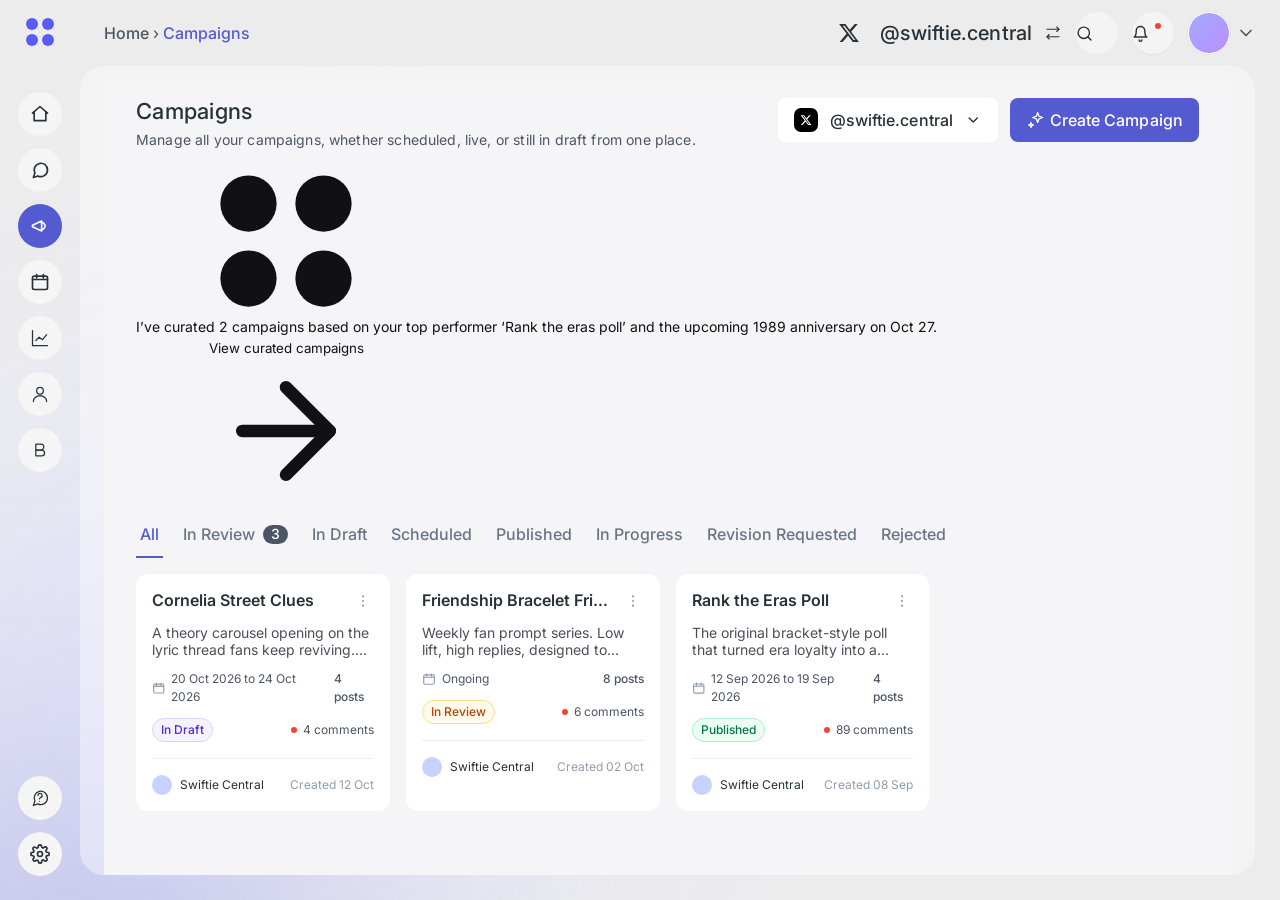
==== commit 10a761b0: "Add portfolio assets and onboarding POC updates Adds campaign banner, profile, and post image assets" ====
--- a/poc/index.html
+++ b/poc/index.html
@@ -4,10 +4,10 @@
   <meta charset="UTF-8" />
   <meta name="viewport" content="width=device-width, initial-scale=1" />
   <title>Flagstaff Social — Onboarding POC</title>
-  <link rel="stylesheet" href="./styles.css?v=32" />
+  <link rel="stylesheet" href="./styles.css?v=44" />
   <!-- Scout campaign flow styles — panel-scoped, safely coexists with styles.css. -->
-  <link rel="stylesheet" href="../designs/_shared.css?v=2" />
-  <link rel="stylesheet" href="../designs/_campaigns-components.css?v=4" />
+  <link rel="stylesheet" href="../designs/_shared.css?v=3" />
+  <link rel="stylesheet" href="../designs/_campaigns-components.css?v=5" />
   <link rel="stylesheet" href="./scout-flow.css?v=24" />
 </head>
 <body class="mode-onboarding">
@@ -98,6 +98,10 @@
       <span class="campaigns-atmosphere__blob campaigns-atmosphere__blob--indigo"></span>
     </div>
 
+    <!-- Keyboard users otherwise tab through 13 chrome stops before reaching
+         the conversation, on every view change. -->
+    <a class="skip-link" href="#stream">Skip to conversation</a>
+
     <!-- Sidebar -->
     <aside class="sidebar" id="sidebar">
       <div class="sidebar__logo" aria-label="Flagstaff Social">
@@ -300,6 +304,6 @@
     </button>
   </div>
 
-  <script src="./app.js?v=65"></script>
+  <script src="./app.js?v=71"></script>
 </body>
 </html>
--- a/poc/styles.css
+++ b/poc/styles.css
@@ -1,4 +1,4 @@
-@import url("../design-system/tokens.css");
+@import url("../design-system/tokens.css?v=3");
 /* Type stack:
    - macOS resolves to actual SF Pro via -apple-system / BlinkMacSystemFont
    - Other OSes use Inter (loaded below) as the closest open-source SF clone */
@@ -1347,8 +1347,12 @@
    Demo controls — compact icon-only presenter affordance.
    ========================================================================= */
 .demo-ctl {
+  /* Hidden for now — the restart / skip pill is a presenter aid, not product.
+     The element stays in the DOM so bindDemoControls() still binds cleanly;
+     delete this line to bring the pill back. */
+  display: none;
   position: fixed; bottom: var(--space-3); right: var(--space-3);
-  display: flex; gap: 4px;
+  gap: 4px;
   background: rgba(255, 255, 255, 0.65);
   backdrop-filter: blur(6px);
   -webkit-backdrop-filter: blur(6px);
@@ -2807,39 +2811,49 @@
    gradient wash. Reads as ambient "Scout is building this." */
 .kb-block__bloom {
   position: absolute;
-  left: 0; right: 0; bottom: 0;
-  height: 33%;
+  /* Spans the FULL tile, not just the bottom third. A 33%-tall box with
+     overflow:hidden cut the blobs off along a straight line across the
+     middle of the card — the seam we're avoiding. The wash is instead
+     shaped by the mask below, which ramps from fully transparent at the
+     top to fully opaque at the bottom, so it has no edge of its own. */
+  inset: 0;
   pointer-events: none;
   overflow: hidden;
-  border-bottom-left-radius: inherit;
-  border-bottom-right-radius: inherit;
+  border-radius: inherit;
   z-index: 0;
+  -webkit-mask-image: linear-gradient(180deg, transparent 30%, #000 95%);
+          mask-image: linear-gradient(180deg, transparent 30%, #000 95%);
 }
 .kb-block__bloom-blob {
   position: absolute;
   border-radius: 999px;
   /* Light purple, low saturation. The three blobs vary in size and
-     drift on offset cycles so the gradient never settles. */
+     drift on offset cycles so the gradient never settles. The blur used
+     to come from a backdrop-filter veil above them; it lives on the blobs
+     themselves now, so nothing renders a clipped blur region. */
   background: radial-gradient(circle at 50% 50%, rgba(167, 139, 250, 0.85), rgba(167, 139, 250, 0) 70%);
-  filter: blur(2px);
-  opacity: 0.65;
-}
+  filter: blur(14px);
+  opacity: 0.7;
+}
+/* Sizes/offsets are the same absolute geometry as before, re-based from the
+   old 33%-tall parent to the full-height one (e.g. 220% × 33% ≈ 73%), so the
+   drift keyframes below still read identically. */
 .kb-block__bloom-blob--a {
-  width: 70%; height: 220%;
-  left: -10%; bottom: -90%;
+  width: 70%; height: 73%;
+  left: -10%; bottom: -30%;
   animation: kbBloomDriftA 5.6s ease-in-out infinite;
   background: radial-gradient(circle at 50% 50%, rgba(196, 181, 253, 0.95), rgba(196, 181, 253, 0) 70%);
 }
 .kb-block__bloom-blob--b {
-  width: 50%; height: 180%;
-  left: 30%; bottom: -70%;
+  width: 50%; height: 59%;
+  left: 30%; bottom: -23%;
   animation: kbBloomDriftB 7.2s ease-in-out infinite;
   background: radial-gradient(circle at 50% 50%, rgba(167, 139, 250, 0.80), rgba(167, 139, 250, 0) 70%);
   animation-delay: -1.8s;
 }
 .kb-block__bloom-blob--c {
-  width: 40%; height: 150%;
-  left: 55%; bottom: -60%;
+  width: 40%; height: 50%;
+  left: 55%; bottom: -20%;
   animation: kbBloomDriftC 8.4s ease-in-out infinite;
   background: radial-gradient(circle at 50% 50%, rgba(216, 180, 254, 0.85), rgba(216, 180, 254, 0) 70%);
   animation-delay: -3.4s;
@@ -2856,18 +2870,17 @@
   0%, 100% { transform: translate(0, 0)        scale(1); }
   50%      { transform: translate(14%, -6%)    scale(0.92); }
 }
-/* The veil sits ABOVE the blobs and blurs them into a soft wash. The
-   gradient overlay also fades the top edge of the bloom into the block,
-   so there's no hard seam where the bottom third begins. */
+/* The veil sits ABOVE the blobs and keeps the purple pale enough for the
+   "Building…" label to stay legible. It no longer carries a backdrop-filter:
+   a backdrop blur is only computed inside its own box, so it painted a hard
+   edge wherever that box ended. The softness comes from the blobs' own blur
+   and the parent's mask instead. */
 .kb-block__bloom-veil {
   position: absolute;
   inset: 0;
-  backdrop-filter: blur(14px) saturate(135%);
-  -webkit-backdrop-filter: blur(14px) saturate(135%);
   background: linear-gradient(180deg,
-    rgba(255, 255, 255, 0.55) 0%,
-    rgba(255, 255, 255, 0.30) 40%,
-    rgba(255, 255, 255, 0.10) 100%);
+    rgba(255, 255, 255, 0.50) 55%,
+    rgba(255, 255, 255, 0.12) 100%);
 }
 .kb-block__status {
   position: relative;
@@ -3518,6 +3531,12 @@
   padding: var(--space-4);
   gap: var(--space-2);
   overflow: hidden;
+  /* Collapsed tiles render as <button>; undo the UA centring and inherit type
+     so the markup change is invisible. */
+  text-align: left;
+  font: inherit;
+  -webkit-appearance: none;
+          appearance: none;
 }
 .kb-block__title {
   font-size: var(--text-base);
@@ -4777,22 +4796,31 @@
    card sits centred in the chat column; the 1st and 3rd cards overflow
    on either side so the user reads the centre option as the headline pick.
    The list itself extends past the 720px column boundary, centred. */
+/* Three 360px cards will not fit a 720px chat column, and every attempt to
+   make them has produced a clipped row.
+
+   First it was a full-bleed breakout (`width: 100vw; margin-left: 50%;
+   transform: translateX(-50%)`) meant to let the outer cards peek into the
+   gutter — impossible, because `.conv__stream` is `overflow-x: hidden`, so the
+   peek was a hard clip and cards 1 and 3 were unreachable at every width.
+   Then it was a snap scroller: reachable, but macOS hides overlay scrollbars,
+   so it still *looked* clipped, which was the actual complaint.
+
+   So: stack them. Every card full width, nothing cut at any viewport, the
+   images get bigger, and comparison happens by scrolling the chat the way you
+   scroll everything else in this UI. */
 .directions-list {
   display: flex;
-  align-items: stretch;
-  justify-content: center;
-  gap: 24px;
-  /* Anchor at the centre of the chat column, then let the row grow as wide
-     as it needs — outer cards naturally overflow into the column gutter. */
-  width: 100vw;
-  max-width: 1280px;
-  margin-left: 50%;
-  transform: translateX(-50%);
-  margin-top: 8px;
-  padding: 8px 0 24px;
-}
+  flex-direction: column;
+  gap: var(--space-4);
+  width: 100%;
+  margin-top: var(--space-2);
+  padding: var(--space-2) 0 var(--space-6);
+}
+
 .direction-card {
-  flex: 0 0 360px;
+  width: 100%;
+  max-width: 100%;
   display: flex; flex-direction: column;
   gap: 0;
   padding: 0;
@@ -4811,12 +4839,9 @@
     opacity var(--duration-base) var(--ease-emphasized),
     transform var(--duration-base) var(--ease-emphasized);
 }
-/* Middle card — visually centred and elevated. */
-.directions-list .direction-card:nth-child(2) {
-  opacity: 1;
-  transform: scale(1);
-  box-shadow: 0 16px 40px rgba(15, 23, 42, 0.08);
-}
+/* (The middle card used to be scaled up and elevated as the "headline pick".
+   In a stack there is no middle, and singling one out would bias a choice
+   Scout presents as three equals.) */
 .direction-card:hover {
   opacity: 1;
   transform: scale(1);
@@ -4882,6 +4907,7 @@
   width: calc(100% - 32px);
   margin: 4px 16px 12px;
   aspect-ratio: 16 / 10;
+  max-height: 260px;
   border-radius: 14px;
   overflow: hidden;
   display: flex; align-items: flex-end; justify-content: flex-start;
@@ -4988,39 +5014,27 @@
   font-size: 13px;
   color: inherit;
 }
-.direction-card__action:hover { color: var(--primary); }
-.direction-card__action:nth-child(3):hover { color: #f91880; }
-.direction-card__action:nth-child(2):hover { color: #00ba7c; }
-.direction-card__pick { display: none; }
-
-@media (max-width: 820px) {
-  .directions-list { grid-template-columns: 1fr; }
-}
+/* The action row is a preview of X's chrome, not a control. It used to carry
+   per-icon brand hover colours (indigo / X-green / like-pink), which made 18
+   inert spans per screen hover exactly like real buttons and swallow the click
+   into the card. No hover, no pointer. */
+.direction-card__action { pointer-events: none; }
+
+/* The card's only affordance label. This was `display: none`, so the user saw
+   three post mockups with no text saying they were choices — while the
+   equivalent tone card kept its "Pick this voice →" visible. */
+.direction-card__pick {
+  display: inline-flex; align-items: center; gap: 6px;
+  margin: 0 var(--space-4) var(--space-4);
+  font-size: var(--text-sm);
+  font-weight: var(--weight-medium);
+  color: var(--primary);
+}
+.direction-card--active .direction-card__pick,
+.direction-card--dim .direction-card__pick { visibility: hidden; }
 
 /* "Your first post" callout banner above the directions list. */
-.first-post-banner {
-  margin-left: 40px;
-  max-width: 820px;
-  display: inline-flex; align-items: center; gap: 8px;
-  padding: 6px 12px;
-  background: color-mix(in oklab, var(--primary) 10%, transparent);
-  color: var(--primary);
-  border-radius: 999px;
-  font-size: 11px;
-  font-weight: 600;
-  letter-spacing: 0.6px;
-  text-transform: uppercase;
-}
-.first-post-banner__dot {
-  width: 6px; height: 6px;
-  border-radius: 999px;
-  background: var(--primary);
-  animation: postDot 1.5s ease-in-out infinite;
-}
-@keyframes postDot {
-  0%, 100% { opacity: 1; }
-  50% { opacity: 0.35; }
-}
+/* .first-post-banner removed — see step_post_directions() in app.js. */
 
 /* =========================================================================
    PRE-CONVERSATION SPLASH — 3 screens, two-block layout
@@ -7271,3 +7285,275 @@
   .campaigns__header { flex-direction: column; align-items: stretch; }
   .campaigns__actions { justify-content: flex-end; }
 }
+
+/* =========================================================================
+   BASELINE — focus, motion, wrapping.
+
+   Appended last on purpose. The file carries ~94 selectors declared more than
+   once, so these live at the end where they win without having to out-specify
+   the override layers. Everything here is a floor, not a style: it should be
+   invisible when a component already does the right thing.
+   ========================================================================= */
+
+/* ---- 1. Focus -----------------------------------------------------------
+   Every :focus-visible rule in the project was scoped to .campaigns /
+   .scout-view — views onboarding never enters — so the entire first-run flow
+   ran on the UA default ring, and the two text inputs killed even that with
+   `outline: none` and no substitute.
+
+   Two-tone ring: a dark inner edge plus an indigo halo. A single-colour ring
+   disappears against the frosted and tinted surfaces this UI uses (quick-reply
+   pills at 40% white, the drawer at 86% + blur). */
+:focus-visible {
+  outline: 2px solid var(--neutral-900);
+  outline-offset: 2px;
+  box-shadow: 0 0 0 5px var(--shadow-focus-ring-color, rgba(91, 91, 245, 0.45));
+  border-radius: var(--radius-xs);
+}
+/* Inputs sit inside a styled wrapper, so the ring belongs on the wrapper. */
+.composer-pill:focus-within,
+.url-inline:focus-within,
+.post-editor:focus-within {
+  border-color: var(--primary);
+  box-shadow: var(--shadow-focus-ring);
+}
+.composer-pill:focus-within :focus-visible,
+.url-inline:focus-within :focus-visible,
+.post-editor:focus-within :focus-visible {
+  outline: none;
+  box-shadow: none;
+}
+/* Keyboard-only affordance to jump the 13 chrome stops before the chat. */
+.skip-link {
+  position: absolute; left: var(--space-3); top: -100px;
+  z-index: var(--z-toast, 9999);
+  padding: var(--space-2) var(--space-4);
+  background: var(--surface-raised); color: var(--text-primary);
+  border: 1px solid var(--border-default); border-radius: var(--radius-md);
+  box-shadow: var(--shadow-md);
+  transition: top var(--duration-base) var(--ease-standard);
+}
+.skip-link:focus { top: var(--space-3); }
+
+/* ---- 2. Motion ----------------------------------------------------------
+   §9: "Motion runs once on entry and stays still during reading." There are 25
+   `infinite` animations in this file and the four hand-maintained reduce blocks
+   covered seven of them. A blanket rule is the only version that stays true as
+   the file grows. The JS typewriter is guarded separately in app.js. */
+@media (prefers-reduced-motion: reduce) {
+  *, *::before, *::after {
+    animation-duration: 0.01ms !important;
+    animation-iteration-count: 1 !important;
+    transition-duration: 0.01ms !important;
+    scroll-behavior: auto !important;
+  }
+  /* Ambient decoration has no reduced-motion equivalent — hide it rather than
+     freeze it mid-drift. */
+  .splash-atmosphere__blob,
+  .atmosphere,
+  .kb-block__bloom,
+  .direction-card__image-shimmer,
+  .splash-wheel-hearts {
+    display: none !important;
+  }
+}
+
+/* ---- 3. Wrapping --------------------------------------------------------
+   `overflow-wrap` / `word-break` / `hyphens` appeared zero times across all
+   four stylesheets, and `text-overflow: ellipsis` twice in 7,300 lines. The
+   prototype only looks stable because every string is a fixture; one pasted URL
+   or a long brand name breaks out of its container. */
+.msg__bubble,
+.msg__text,
+.chip,
+.qreply,
+.kb-block__title,
+.kb-block__fact-value,
+.brand-drawer__name,
+.brand-drawer__audience,
+.pl-tree__master-name,
+.pl-tree__line-name,
+.x-header__name,
+.x-header__bio,
+.direction-card__body,
+.home-activity__subject,
+.home-suggestion__body {
+  overflow-wrap: anywhere;
+  word-break: break-word;
+}
+/* Fixed-height tiles must clamp, not clip mid-word. */
+.kb-block__title { display: -webkit-box; -webkit-line-clamp: 2; -webkit-box-orient: vertical; overflow: hidden; }
+.x-header__bio   { display: -webkit-box; -webkit-line-clamp: 4; -webkit-box-orient: vertical; overflow: hidden; }
+.chip, .qreply   { max-width: 100%; }
+.url-inline input { min-width: 0; }
+
+/* ---- 4. Target size -----------------------------------------------------
+   Expand the hit area without growing the glyph (WCAG 2.5.8). */
+.kb-block__collapse,
+.composer-pill__attach,
+.composer-pill__send,
+.brand-drawer__minimize,
+.brand-drawer__prompt-submit,
+.conf__edit {
+  position: relative;
+}
+.kb-block__collapse::after,
+.composer-pill__attach::after,
+.composer-pill__send::after,
+.brand-drawer__minimize::after,
+.brand-drawer__prompt-submit::after,
+.conf__edit::after {
+  content: ''; position: absolute; inset: -6px;
+}
+
+/* Static substitute for the narrated-process carousel under reduced motion.
+   Matches the ambient treatment of .proc-line without the movement. */
+.proc-static {
+  margin: var(--space-2) 0 var(--space-4);
+  display: flex; flex-direction: column; gap: var(--space-2);
+}
+.proc-static__line {
+  display: flex; align-items: flex-start; gap: var(--space-3);
+  font-size: var(--text-sm);
+  line-height: var(--leading-normal);
+  color: var(--text-secondary);
+}
+.proc-static__icon {
+  flex: 0 0 auto; width: 18px; height: 18px;
+  color: var(--primary);
+}
+.proc-static__icon svg { width: 18px; height: 18px; }
+
+/* =========================================================================
+   Knowledge rail — stop it sitting on top of the conversation.
+
+   `.kb-panel` is position:absolute at 180px wide and reserves no space, while
+   `.conv__stream` is centred in the full width. They collide below ~1184px:
+   at 1024px the rail covers 76px of the chat, at 897px it lands on the
+   first-post cards, and at 768px and below it covers the column outright. It
+   never stacked and never hid.
+
+   Above the threshold: reserve the gutter so the chat centres in what's left.
+   Below it: the rail stops floating and becomes a strip above the stream, so
+   the knowledge is still visible and nothing is occluded.
+   ========================================================================= */
+@media (min-width: 1200px) {
+  .conv__main { padding-right: 204px; }
+}
+
+@media (max-width: 1199px) {
+  /* .kb-panel is the last child of .conv, so unpinning it would drop the rail
+     below the composer. Order it to the top instead: the knowledge strip reads
+     as a header for the conversation, which is what the pinned rail was doing
+     spatially anyway. */
+  .conv { display: flex; flex-direction: column; }
+  .conv__main { order: 1; min-height: 0; }
+  .kb-panel {
+    order: 0;
+    position: static;
+    width: auto;
+    max-width: 100%;
+    margin: 0 auto var(--space-3);
+    padding-inline: var(--space-4);
+  }
+  .kb-panel__grid {
+    display: flex;
+    /* The base rule is `flex-direction: column` for the vertical rail; the
+       strip needs an explicit row or the tiles stay stacked full-width. */
+    flex-direction: row;
+    gap: var(--space-3);
+    overflow-x: auto;
+    overscroll-behavior-x: contain;
+    scrollbar-width: none;
+    padding-bottom: 2px;
+  }
+  .kb-panel__grid::-webkit-scrollbar { display: none; }
+  /* Square 180px tiles become compact strips when they sit in a row. */
+  .kb-panel .kb-block {
+    flex: 0 0 auto;
+    width: auto;
+    min-width: 168px;
+    aspect-ratio: auto;
+    padding: var(--space-3) var(--space-4);
+  }
+  .kb-panel .kb-block__status { position: static; margin-top: var(--space-2); }
+  /* The expanded overlay is a fixed 50vw panel — unusable at 187px on a phone.
+     Promote it to a bottom sheet. */
+  .kb-panel--has-expanded {
+    position: fixed; inset: auto 0 0 0;
+    width: 100%; max-width: 100%;
+    max-height: 72vh; overflow-y: auto;
+    margin: 0; padding: var(--space-4);
+    background: var(--surface-raised);
+    border-top-left-radius: var(--radius-2xl);
+    border-top-right-radius: var(--radius-2xl);
+    box-shadow: var(--shadow-lg);
+    z-index: var(--z-overlay, 90);
+  }
+}
+
+/* Fixed-width overlays that overflow small screens. */
+.oauth-dialog,
+.pay-dialog { width: min(420px, calc(100vw - 32px)); }
+.brand-drawer {
+  width: min(50vw, 720px);
+  min-width: min(calc(100vw - 32px), 420px);
+}
+
+/* =========================================================================
+   Quick replies — answered state, and a visible commit.
+
+   Was: on commit every pill stayed on screen, disabled, unchosen ones at 42%
+   opacity (2.74:1, below AA) — a block of grey that read as a dead form and
+   gave no way back. Now the row collapses to the answer alone.
+   ========================================================================= */
+.qreplies { position: relative; }
+
+/* The commit countdown. Previously a 1500ms invisible wait: nothing on screen
+   said a choice was about to lock. */
+.qreplies__meter {
+  position: absolute; left: 0; bottom: -6px;
+  height: 2px; width: 0;
+  background: var(--primary);
+  border-radius: 999px;
+  opacity: 0;
+}
+.qreplies__meter--running {
+  animation: qrSettle var(--settle, 1800ms) linear forwards;
+}
+@keyframes qrSettle {
+  from { width: 0;    opacity: 0.5; }
+  to   { width: 100%; opacity: 0;   }
+}
+
+/* Chosen but not yet committed — still fully legible, still changeable. */
+.qreply--chosen {
+  background: var(--primary-soft);
+  border-color: var(--primary);
+  color: var(--primary);
+}
+
+/* Committed. A quiet selected chip, not a disabled button. */
+.qreplies--settled { display: flex; align-items: center; gap: var(--space-2); }
+.qreply--answered {
+  background: var(--primary-soft);
+  border-color: transparent;
+  color: var(--primary);
+  opacity: 1;
+  cursor: default;
+}
+/* Retire the blanket dim. Unchosen options are removed on settle, so this only
+   ever applied during the live window — where dimming a still-clickable
+   control to 42% was actively misleading. */
+.qreply--dim { opacity: 1; }
+
+/* =========================================================================
+   Knowledge rail — a newly captured fact announces itself.
+   ========================================================================= */
+.kb-block__fact--new {
+  animation: kbFactIn var(--duration-slow, 360ms) var(--ease-emphasized, ease-out) both;
+}
+@keyframes kbFactIn {
+  from { opacity: 0; transform: translateY(4px); background: var(--primary-soft); }
+  to   { opacity: 1; transform: none;            background: transparent; }
+}
--- a/designs/_shared.css
+++ b/designs/_shared.css
@@ -0,0 +1,892 @@
+/* =========================================================================
+   Scout Campaign AI — Shared design stylesheet
+   Imports design tokens; provides Scout-flow-specific components.
+   Every design agent's HTML file imports this via
+     <link rel="stylesheet" href="./_shared.css" />
+   ========================================================================= */
+
+@import url("../design-system/tokens.css?v=3");
+/* Font stack lives in tokens.css (--font-sans). SF Pro Display is preferred
+   via -apple-system on macOS; other systems fall through to Inter (loaded by
+   poc/index.html) and finally system-ui. Do NOT re-import a webfont here. */
+
+/* -------- Reset -------- */
+*, *::before, *::after { box-sizing: border-box; }
+html, body { margin: 0; padding: 0; height: 100%; }
+body {
+  font-family: var(--font-sans);
+  font-size: var(--text-md);
+  line-height: var(--leading-normal);
+  color: var(--text-primary);
+  background: var(--surface-canvas);
+  -webkit-font-smoothing: antialiased;
+  -moz-osx-font-smoothing: grayscale;
+  overflow-x: hidden;
+}
+button { font-family: inherit; cursor: pointer; border: none; background: none; padding: 0; color: inherit; }
+input, textarea, select { font-family: inherit; font-size: inherit; color: inherit; }
+a { color: var(--text-link); text-decoration: none; }
+a:hover { text-decoration: underline; }
+ul, ol { margin: 0; padding: 0; list-style: none; }
+h1, h2, h3, h4, h5, h6, p { margin: 0; }
+img, svg { display: block; max-width: 100%; }
+
+/* -------- Sizes -------- */
+:root {
+  /* Sidebar is 80px in campaigns/dashboard mode per campaigns.md §2 (widened
+     from the 72px onboarding sidebar). Keep this local; don't override
+     tokens.css's global --sidebar-width (72px) which onboarding depends on. */
+  --sidebar-w: 80px;
+  --topbar-h: 66px;
+  --panel-offset: 25px;
+  /* Campaigns-scoped nav pill sizes */
+  --nav-pill-size: 44px;
+  --nav-pill-radius: 32px;
+
+}
+
+/* Campaigns-scope primary override — only inside the panelized mode.
+   Everything in _shared.css that references var(--primary) resolves to the
+   campaign-canonical #545BD1 (--camp-primary from _campaigns-components.css)
+   for anything under .app.mode-campaigns. Onboarding stays untouched. */
+.app.mode-campaigns {
+  --primary:       var(--camp-primary, #545BD1);
+  --primary-hover: var(--camp-primary-hover, #4848E0);
+  --text-link:     var(--camp-primary, #545BD1);
+  --text-scout:    var(--camp-primary, #545BD1);
+  --border-focus:  var(--camp-primary, #545BD1);
+}
+
+/* -------- App shell -------- */
+.app {
+  display: grid;
+  grid-template-columns: var(--sidebar-w) 1fr;
+  min-height: 100vh;
+  position: relative;
+}
+.app.mode-campaigns { background: #ECECEC; }
+
+/* -------- Atmosphere blobs -------- */
+.atmosphere {
+  position: absolute;
+  inset: 0;
+  overflow: hidden;
+  pointer-events: none;
+  z-index: 0;
+}
+.atmosphere__blob {
+  position: absolute;
+  border-radius: 50%;
+  filter: blur(140px);
+  transform: rotate(73deg);
+}
+.atmosphere__blob--violet {
+  background: #E0E1FF;
+  width: 620px; height: 620px;
+  left: -180px; bottom: -220px;
+  filter: blur(160px);
+}
+.atmosphere__blob--indigo {
+  background: #545BD1;
+  opacity: 0.3;
+  width: 480px; height: 480px;
+  left: 40px; bottom: -180px;
+}
+
+/* -------- Sidebar -------- */
+.sidebar {
+  position: relative; z-index: 2;
+  padding: 16px 0 24px;
+  display: flex; flex-direction: column; align-items: center;
+  gap: 12px;
+}
+.sidebar__logo {
+  width: 32px; height: 32px;
+  display: grid; place-items: center;
+  color: var(--primary);
+  margin-bottom: 16px;
+}
+.sidebar__nav, .sidebar__footer {
+  display: flex; flex-direction: column; gap: 12px; align-items: center;
+}
+.sidebar__footer { margin-top: auto; }
+.sidebar__btn {
+  width: var(--nav-pill-size); height: var(--nav-pill-size);
+  border-radius: var(--nav-pill-radius);
+  background: #F5F5F5;
+  color: #263238;
+  display: grid; place-items: center;
+  transition: background var(--duration-fast) var(--ease-standard);
+}
+.sidebar__btn:hover { background: #EBEBEB; }
+.sidebar__btn:focus-visible {
+  outline: 2px solid var(--primary);
+  outline-offset: 2px;
+}
+.sidebar__btn.is-active {
+  background: var(--primary);
+  color: #FFFFFF;
+}
+.sidebar__btn svg { width: 20px; height: 20px; }
+
+/* -------- Topbar (Campaigns mode) -------- */
+.topbar {
+  position: relative; z-index: 2;
+  height: var(--topbar-h);
+  padding: 12px 24px;
+  display: flex; align-items: center; justify-content: space-between;
+}
+.topbar__breadcrumb {
+  font-size: 16px; font-weight: 500;
+  color: #4B5565;
+  display: flex; align-items: center; gap: 6px;
+}
+.topbar__breadcrumb b { color: var(--primary); font-weight: 500; }
+.topbar__right { display: flex; align-items: center; gap: 14px; }
+.topbar__icon-btn {
+  width: 42px; height: 42px;
+  border-radius: 24px;
+  background: rgba(255,255,255,0.4);
+  display: grid; place-items: center;
+  color: #4B5565;
+  position: relative;
+}
+.topbar__icon-btn:hover { background: rgba(255,255,255,0.7); }
+.topbar__icon-btn:focus-visible {
+  outline: 2px solid var(--primary);
+  outline-offset: 2px;
+}
+.topbar__icon-btn svg { width: 18px; height: 18px; }
+.topbar__dot {
+  position: absolute; top: 10px; right: 10px;
+  width: 8px; height: 8px; border-radius: 50%;
+  background: var(--status-notification);
+}
+.topbar__avatar {
+  display: flex; align-items: center; gap: 8px;
+  padding: 6px 8px 6px 6px;
+  border-radius: 24px;
+  background: rgba(255,255,255,0.4);
+}
+.topbar__avatar-img {
+  width: 30px; height: 30px; border-radius: 50%;
+  background: linear-gradient(135deg, #C5CAFF, #7C82FB);
+}
+.topbar__acct-switch {
+  display: flex; align-items: center; gap: 6px;
+  padding: 8px 12px;
+  border-radius: 24px;
+  background: rgba(255,255,255,0.4);
+  font-size: 13px; color: #263238;
+}
+.topbar__acct-switch svg { width: 14px; height: 14px; color: #4B5565; }
+
+/* -------- Panel (solid white per component sheet §Legend) --------
+   Earlier drafts used rgba(255,255,255,0.4) + backdrop-filter blur — the
+   canonical spec is a solid white surface. The atmosphere blobs still
+   provide ambient colour on the canvas *behind* the panel. */
+.panel {
+  position: relative; z-index: 1;
+  background: var(--camp-surface, #FFFFFF);
+  border-radius: 24px;
+  padding: 16px 24px 0;
+  margin: 0 var(--panel-offset) var(--panel-offset) 0;
+  min-height: calc(100vh - var(--topbar-h) - var(--panel-offset));
+  box-shadow: var(--camp-shadow-post, 4px 4px 64px rgba(33, 50, 113, 0.08));
+}
+
+/* -------- Panel header (Campaigns / Home shared) -------- */
+.panel__header {
+  display: flex; justify-content: space-between; align-items: flex-start;
+  padding: 16px 0 8px;
+}
+.panel__heading .panel__title {
+  font-size: 22px; font-weight: 500; letter-spacing: 0.25px;
+  color: #263238;
+}
+.panel__heading .panel__subtitle {
+  font-size: 14px; color: #4B5565;
+  margin-top: 6px; letter-spacing: 0.15px;
+}
+.panel__actions { display: flex; align-items: center; gap: 12px; }
+
+/* -------- Buttons -------- */
+.btn {
+  height: 44px;
+  padding: 0 20px;
+  border-radius: 8px;
+  background: var(--primary);
+  color: #FFFFFF;
+  font-size: 14px; font-weight: 500;
+  display: inline-flex; align-items: center; gap: 8px;
+  transition: background var(--duration-fast) var(--ease-standard);
+}
+.btn:hover { background: var(--primary-hover); }
+.btn--ghost {
+  background: #FFFFFF;
+  color: #263238;
+  border: 1px solid #D9D9DE;
+}
+.btn--ghost:hover { background: #F5F5F5; }
+.btn--sm { height: 32px; padding: 0 12px; font-size: 13px; }
+.btn--warm { background: #B54708; }
+.btn--warm:hover { background: #9A3B06; }
+.btn svg { width: 16px; height: 16px; }
+
+/* -------- Filter tabs -------- */
+.tabs {
+  display: flex; gap: 16px; align-items: center;
+  padding: 12px 0;
+  border-bottom: 1px solid #EDEEF2;
+  overflow-x: auto; scrollbar-width: none;
+}
+.tabs::-webkit-scrollbar { display: none; }
+.tab {
+  display: flex; align-items: center; gap: 6px;
+  font: inherit; font-size: 16px; font-weight: 500;
+  color: #697586;
+  padding: 8px 0;
+  position: relative;
+  white-space: nowrap;
+  background: transparent;
+  border: 0;
+  cursor: pointer;
+  transition: color var(--duration-fast) var(--ease-standard);
+}
+.tab:not(.is-active):hover { color: #263238; }
+.tab:focus-visible {
+  outline: 2px solid var(--primary);
+  outline-offset: 4px;
+  border-radius: 4px;
+}
+.tab.is-active { color: var(--primary); }
+.tab.is-active::after {
+  content: "";
+  position: absolute; left: 0; right: 0; bottom: -1px;
+  height: 2px; background: var(--primary);
+}
+.tab__count {
+  min-width: 20px; padding: 0 6px; height: 20px;
+  border-radius: 9999px;
+  background: #4B5565; color: #FFFFFF;
+  font-size: 12px; font-weight: 500;
+  display: inline-flex; align-items: center; justify-content: center;
+}
+
+/* -------- Card (campaign / generic surface) -------- */
+.card {
+  background: #FFFFFF;
+  border-radius: 12px;
+  padding: 16px;
+  display: flex; flex-direction: column; gap: 12px;
+  transition: box-shadow var(--duration-fast) var(--ease-standard);
+}
+.card:hover { box-shadow: var(--shadow-md); }
+.card__head { display: flex; justify-content: space-between; align-items: flex-start; gap: 8px; }
+.card__title {
+  font-size: 16px; font-weight: 600;
+  color: #263238;
+  overflow: hidden;
+  text-overflow: ellipsis;
+  white-space: nowrap;
+  flex: 1;
+}
+.card__kebab {
+  width: 22px; height: 22px;
+  display: grid; place-items: center;
+  color: #697586;
+  border-radius: 6px;
+}
+.card__kebab:hover { background: #F5F5F5; }
+.card__kebab:focus-visible {
+  outline: 2px solid var(--primary);
+  outline-offset: 2px;
+}
+.card__desc {
+  font-size: 14px; color: #4E4E5B;
+  line-height: 1.5;
+  display: -webkit-box; -webkit-line-clamp: 2; -webkit-box-orient: vertical;
+  overflow: hidden;
+}
+.card__meta {
+  display: flex; justify-content: space-between; align-items: center;
+  font-size: 12px; color: #4B5565;
+}
+.card__meta svg { width: 14px; height: 14px; vertical-align: -2px; margin-right: 4px; }
+.card__divider { height: 1px; background: #EDEEF2; margin: 4px 0; }
+.card__foot {
+  display: flex; justify-content: space-between; align-items: center;
+  font-size: 12px;
+}
+.card__author { display: flex; align-items: center; gap: 8px; color: #263238; }
+.card__author-avatar { width: 20px; height: 20px; border-radius: 50%; background: #C5CAFF; }
+.card__timestamp { color: #919DAE; }
+
+/* -------- Status badges -------- */
+.status-badge {
+  display: inline-flex; align-items: center; gap: 4px;
+  padding: 2px 10px; height: 20px;
+  border-radius: 9999px;
+  font-size: 12px; font-weight: 500; line-height: 1;
+  border: 1px solid;
+}
+.status-badge--draft    { background: #F4F3FF; border-color: #D9D6FE; color: #5925DC; }
+.status-badge--review   { background: #FFFAEB; border-color: #FEDF89; color: #B54708; }
+.status-badge--progress { background: #EFF8FF; border-color: #B2DDFF; color: #175CD3; }
+.status-badge--published{ background: #ECFDF3; border-color: #ABEFC6; color: #067647; }
+.status-badge--rejected { background: #FEF3F2; border-color: #FECDCA; color: #B42318; }
+.status-badge--held     { background: #FFFAEB; border-color: #FEDF89; color: #B54708; }
+.status-badge--locked   { background: #ECFDF3; border-color: #ABEFC6; color: #067647; }
+
+/* =========================================================================
+   Live summary strip — campaigns.md §3.8
+   Sits above the plan block on the right canvas of the two-column detail
+   view when the campaign is live. Read-only, ~32px tall.
+   ========================================================================= */
+.detail-live {
+  display: inline-flex; align-items: center; gap: 8px;
+  height: 32px;
+  padding: 0 12px;
+  border-radius: 8px;
+  background: #ECFDF3;
+  border: 1px solid #ABEFC6;
+  color: #067647;
+  font-size: 12px;
+  letter-spacing: 0.1px;
+  margin-bottom: 12px;
+  max-width: 100%;
+  overflow-x: auto;
+  scrollbar-width: none;
+}
+.detail-live::-webkit-scrollbar { display: none; }
+.detail-live__pulse {
+  width: 6px; height: 6px; border-radius: 50%;
+  background: #067647;
+  animation: detailLivePulse 1.8s ease-in-out infinite;
+  flex-shrink: 0;
+}
+@keyframes detailLivePulse {
+  0%, 100% { opacity: 1;   transform: scale(1); }
+  50%      { opacity: 0.4; transform: scale(0.8); }
+}
+.detail-live__label {
+  font-family: var(--font-mono);
+  font-size: 10px;
+  font-weight: 600;
+  letter-spacing: 0.6px;
+  color: #067647;
+}
+.detail-live__sep { color: #ABEFC6; }
+.detail-live__stat {
+  display: inline-flex; align-items: baseline; gap: 4px;
+  white-space: nowrap;
+}
+.detail-live__stat-label {
+  color: #4B5565;
+  font-size: 11px;
+}
+.detail-live__stat b {
+  color: #263238;
+  font-weight: 600;
+}
+.detail-live__stat em {
+  color: #067647;
+  font-style: normal;
+  font-size: 11px;
+}
+
+/* =========================================================================
+   Option primitive — campaigns.md §3.9
+   Ambiguity resolver. Two densities: inline (chat) and canvas (side-by-side).
+   ========================================================================= */
+.opt-group {
+  display: grid;
+  gap: 10px;
+  margin: 8px 0 12px;
+}
+.opt-group--inline {
+  grid-template-columns: 1fr;
+  max-width: 380px;
+}
+.opt-group--canvas {
+  grid-template-columns: repeat(auto-fit, minmax(260px, 1fr));
+  gap: 12px;
+}
+
+.opt-card {
+  position: relative;
+  background: #FFFFFF;
+  border: 1px solid #E4E4E8;
+  border-radius: 12px;
+  padding: 12px 14px 14px;
+  cursor: pointer;
+  transition:
+    border-color var(--duration-fast, 140ms) var(--ease-standard, ease),
+    box-shadow var(--duration-fast, 140ms) var(--ease-standard, ease),
+    transform var(--duration-fast, 140ms) var(--ease-standard, ease);
+  display: flex; flex-direction: column; gap: 6px;
+}
+.opt-card:hover {
+  border-color: #C5CAFF;
+  box-shadow: 0 4px 12px rgba(17, 17, 20, 0.06);
+}
+.opt-card--recommended {
+  border-color: var(--primary);
+  background: linear-gradient(180deg, #FAFAFF 0%, #F5F5FF 100%);
+}
+.opt-card--recommended::before {
+  content: "Recommended by Scout";
+  position: absolute;
+  top: -8px;
+  left: 12px;
+  padding: 2px 8px;
+  border-radius: 999px;
+  background: var(--primary);
+  color: #FFFFFF;
+  font-size: 10px;
+  font-weight: 500;
+  letter-spacing: 0.2px;
+  line-height: 1.4;
+}
+.opt-card--blocked {
+  border-color: #FECDCA;
+  background: #FEF3F2;
+  cursor: not-allowed;
+}
+.opt-card--blocked:hover { box-shadow: none; transform: none; border-color: #FECDCA; }
+
+.opt-card__label {
+  font-size: 14px;
+  font-weight: 600;
+  color: #263238;
+  letter-spacing: -0.1px;
+  line-height: 1.3;
+}
+.opt-card__preview {
+  font-size: 13px;
+  color: #4E4E5B;
+  line-height: 1.5;
+}
+.opt-card__why,
+.opt-card__then,
+.opt-card__blocked {
+  font-size: 12px;
+  color: #4B5565;
+  line-height: 1.5;
+  padding-top: 4px;
+  border-top: 1px dashed #EDEEF2;
+  margin-top: 2px;
+}
+.opt-card__why b,
+.opt-card__then b,
+.opt-card__blocked b {
+  color: #263238;
+  font-weight: 600;
+}
+.opt-card__blocked { color: #B42318; border-top-color: #FECDCA; }
+.opt-card__blocked b { color: #B42318; }
+.opt-card--canvas .opt-card__label { font-size: 15px; }
+.opt-card--canvas .opt-card__preview { font-size: 14px; }
+
+/* Small "custom" hint below an inline group — the composer itself is the
+   custom affordance, but this line reminds the user. Optional. */
+.opt-group__hint {
+  font-size: 11px;
+  color: #919DAE;
+  padding-left: 4px;
+  margin-top: -4px;
+}
+
+/* -------- Scout brand mark -------- */
+.scout-mark {
+  width: 16px; height: 16px;
+  border-radius: 5px;
+  background: var(--ai-gradient);
+  box-shadow: 0 0 0 3px rgba(91,91,245,0.12);
+  flex-shrink: 0;
+}
+.scout-mark--lg {
+  width: 28px; height: 28px;
+  border-radius: 8px;
+  box-shadow: 0 0 0 4px rgba(91,91,245,0.10);
+}
+.scout-mark--sparkle {
+  display: grid; place-items: center;
+  color: #FFFFFF;
+}
+.scout-mark--sparkle svg { width: 12px; height: 12px; }
+
+/* -------- Scout strip (contextual dashboard message) -------- */
+.scout-strip {
+  display: flex; align-items: center; gap: 12px;
+  background: linear-gradient(135deg, #EEF0FF 0%, #E0E3FF 100%);
+  border: 1px solid #C5CAFF;
+  border-radius: 12px;
+  padding: 10px 12px;
+  font-size: 14px;
+  color: #263238;
+}
+.scout-strip__msg { flex: 1; line-height: 1.4; }
+.scout-strip__msg b { color: var(--primary); font-weight: 600; }
+.scout-strip__more {
+  width: 28px; height: 28px;
+  border-radius: 6px;
+  display: grid; place-items: center;
+  color: #697586;
+}
+.scout-strip__more:hover { background: rgba(255,255,255,0.5); }
+.scout-strip--warn {
+  background: linear-gradient(135deg, #FFF8E1 0%, #FEDF89 100%);
+  border-color: #FEDF89;
+}
+.scout-strip--warn .scout-mark { background: #B54708; box-shadow: 0 0 0 3px rgba(181,71,8,0.15); }
+
+/* -------- Scout suggestion card (used on Home) -------- */
+.scout-suggest {
+  background: var(--ai-gradient-soft, linear-gradient(135deg, #EEF0FF 0%, #F1ECFF 100%));
+  border-radius: 12px;
+  padding: 16px;
+  color: #263238;
+}
+.scout-suggest__head {
+  display: flex; align-items: center; gap: 8px;
+  margin-bottom: 8px;
+  font-size: 13px; color: var(--primary); font-weight: 500;
+}
+.scout-suggest__body { font-size: 14px; line-height: 1.5; }
+.scout-suggest__actions { display: flex; gap: 8px; margin-top: 12px; }
+
+/* -------- Chips (plan tokens, filters) -------- */
+.chip {
+  display: inline-flex; align-items: center; gap: 4px;
+  padding: 4px 10px;
+  height: 24px;
+  border-radius: 9999px;
+  background: #FFFFFF;
+  border: 1px solid #E4E4E8;
+  font-size: 12px; color: #4B5565;
+  transition: background var(--duration-fast);
+}
+.chip:hover { background: #F5F5F7; }
+.chip--edit { padding-right: 6px; }
+.chip--edit::after { content: "×"; color: #9AA4B2; margin-left: 2px; font-size: 14px; }
+.chip--lock { background: #ECFDF3; border-color: #ABEFC6; color: #067647; }
+.chip--lock svg { width: 10px; height: 10px; }
+.chip--scout {
+  background: #EEF0FF;
+  border-color: transparent;
+  color: var(--primary);
+}
+.chip--verify {
+  background: #FFFAEB;
+  border-color: #FEDF89;
+  color: #B54708;
+}
+.chip--source {
+  text-decoration: underline dotted;
+  color: #4B5565;
+}
+
+/* -------- Composer -------- */
+.composer {
+  display: flex; align-items: center; gap: 12px;
+  background: #FFFFFF;
+  border: 1px solid #E4E4E8;
+  border-radius: 9999px;
+  padding: 6px 6px 6px 16px;
+  box-shadow: var(--shadow-xs);
+}
+.composer__input {
+  flex: 1;
+  border: 0; outline: 0;
+  font-size: 14px;
+  background: transparent;
+  color: #263238;
+}
+.composer__input::placeholder { color: #9AA4B2; }
+.composer__ghost {
+  padding: 3px 8px;
+  border-radius: 6px;
+  background: #EEF0FF;
+  color: var(--primary);
+  font-size: 11px;
+  font-weight: 500;
+}
+.composer__send {
+  width: 34px; height: 34px;
+  border-radius: 50%;
+  background: var(--ai-gradient);
+  color: #FFFFFF;
+  display: grid; place-items: center;
+}
+.composer__send svg { width: 14px; height: 14px; }
+.composer__attach {
+  width: 34px; height: 34px;
+  border-radius: 50%;
+  color: #697586;
+  display: grid; place-items: center;
+}
+
+/* -------- Plan block (editable pre-draft shape) -------- */
+.plan-block {
+  background: #FFFFFF;
+  border: 1px solid #E7E8FF;
+  border-left: 3px solid var(--primary);
+  border-radius: 12px;
+  padding: 14px 16px;
+}
+.plan-block__row {
+  display: grid;
+  grid-template-columns: 100px 1fr;
+  gap: 12px;
+  padding: 8px 0;
+  border-bottom: 1px dashed #E4E4E8;
+  align-items: center;
+}
+.plan-block__row:last-child { border-bottom: 0; }
+.plan-block__key {
+  font-size: 12px; color: #697586;
+  font-weight: 500;
+}
+.plan-block__val {
+  display: flex; flex-wrap: wrap; gap: 6px;
+}
+
+/* -------- Post card (draft in Phase 2 / detail view) -------- */
+.post-card {
+  background: #FFFFFF;
+  border: 1px solid #E4E4E8;
+  border-radius: 12px;
+  padding: 14px 16px;
+  display: flex; flex-direction: column; gap: 10px;
+}
+.post-card__head {
+  display: flex; justify-content: space-between; align-items: center;
+  gap: 10px;
+}
+.post-card__meta {
+  font-size: 12px; color: #697586;
+  display: flex; align-items: center; gap: 8px;
+}
+.post-card__meta svg { width: 12px; height: 12px; }
+.post-card__title {
+  font-size: 15px; font-weight: 600;
+  color: #263238;
+}
+.post-card__body {
+  font-size: 14px; color: #263238;
+  line-height: 1.55;
+}
+.post-card__actions {
+  display: flex; gap: 6px; flex-wrap: wrap;
+  padding-top: 8px;
+  border-top: 1px dashed #EDEEF2;
+}
+.post-card__action {
+  height: 28px; padding: 0 10px;
+  border-radius: 8px;
+  background: #F5F5F7;
+  color: #4B5565;
+  font-size: 12px; font-weight: 500;
+  display: inline-flex; align-items: center; gap: 4px;
+}
+.post-card__action:hover { background: #EBEBEB; }
+.post-card__action svg { width: 12px; height: 12px; }
+.post-card__version {
+  background: #EEF0FF;
+  color: var(--primary);
+}
+
+/* -------- Proposal / curation card -------- */
+.proposal-card {
+  background: #FFFFFF;
+  border-radius: 14px;
+  padding: 18px;
+  display: flex; flex-direction: column; gap: 10px;
+  transition: transform var(--duration-fast) var(--ease-standard), box-shadow var(--duration-fast) var(--ease-standard);
+  position: relative;
+  overflow: hidden;
+}
+.proposal-card:hover {
+  transform: translateY(-2px);
+  box-shadow: var(--shadow-md);
+}
+.proposal-card__axis {
+  display: flex; align-items: center; gap: 6px;
+  font-size: 12px; color: var(--primary);
+  font-weight: 500;
+}
+.proposal-card__title {
+  font-size: 18px; font-weight: 600;
+  color: #263238;
+  letter-spacing: -0.1px;
+  line-height: 1.3;
+}
+.proposal-card__chips { display: flex; flex-wrap: wrap; gap: 6px; }
+.proposal-card__why {
+  font-size: 13px; color: #4E4E5B;
+  line-height: 1.5;
+}
+.proposal-card__why b { color: #263238; }
+.proposal-card__preview {
+  padding: 10px 12px;
+  background: #F5F5F7;
+  border-left: 2px solid #E7E8FF;
+  border-radius: 4px;
+  font-size: 13px;
+  color: #4E4E5B;
+  font-style: italic;
+  line-height: 1.5;
+}
+.proposal-card__foot {
+  display: flex; justify-content: space-between; align-items: center;
+  padding-top: 8px;
+  border-top: 1px dashed #EDEEF2;
+}
+.proposal-card__freshness {
+  font-size: 12px; color: #919DAE;
+  display: flex; align-items: center; gap: 6px;
+}
+.proposal-card__freshness svg { width: 12px; height: 12px; }
+
+/* -------- KB drawer -------- */
+.kb-drawer {
+  background: #FFFFFF;
+  border-radius: 16px 0 0 16px;
+  box-shadow: var(--shadow-lg);
+  padding: 20px;
+  display: flex; flex-direction: column; gap: 16px;
+  max-width: 440px;
+  min-height: 480px;
+}
+.kb-drawer__head {
+  display: flex; justify-content: space-between; align-items: flex-start;
+  padding-bottom: 12px;
+  border-bottom: 1px solid #EDEEF2;
+}
+.kb-drawer__title {
+  font-size: 18px; font-weight: 600;
+  color: #263238;
+}
+.kb-drawer__snap {
+  font-size: 12px; color: #697586;
+  margin-top: 4px;
+}
+.kb-drawer__section {
+  padding: 12px 0;
+  border-bottom: 1px dashed #EDEEF2;
+}
+.kb-drawer__section:last-child { border-bottom: 0; }
+.kb-drawer__section-head {
+  display: flex; justify-content: space-between; align-items: center;
+  margin-bottom: 10px;
+}
+.kb-drawer__section-title {
+  font-size: 14px; font-weight: 600;
+  color: #263238;
+}
+.kb-drawer__section-meta {
+  font-size: 12px; color: #697586;
+}
+.kb-entry {
+  display: flex; justify-content: space-between; align-items: center;
+  padding: 8px 0;
+  font-size: 14px;
+  color: #263238;
+  border-bottom: 1px dashed transparent;
+}
+.kb-entry:hover { background: #F5F5F7; margin: 0 -8px; padding-left: 8px; padding-right: 8px; border-radius: 6px; }
+.kb-entry__watching { color: #697586; font-style: italic; }
+.kb-entry__meta {
+  font-size: 12px; color: #919DAE;
+  display: flex; align-items: center; gap: 8px;
+}
+.kb-entry__actions { display: flex; gap: 6px; }
+.kb-entry__action {
+  padding: 2px 6px;
+  border-radius: 4px;
+  font-size: 11px;
+  color: #4B5565;
+}
+.kb-entry__action:hover { background: #EEF0FF; color: var(--primary); }
+
+/* -------- Stat strip (Home dashboard) -------- */
+.stat-strip { display: grid; grid-template-columns: repeat(4, 1fr); gap: 12px; }
+.stat {
+  background: #FFFFFF;
+  border-radius: 12px;
+  padding: 16px;
+}
+.stat__label {
+  font-size: 12px; font-weight: 500;
+  color: #4B5565;
+  margin-bottom: 4px;
+  /* NOTE: sentence case only — no uppercase text-transform */
+}
+.stat__value {
+  font-size: 28px; font-weight: 600;
+  color: #263238;
+  letter-spacing: -0.5px;
+  line-height: 1;
+  margin-bottom: 6px;
+}
+.stat__delta {
+  font-size: 12px; color: #067647;
+}
+.stat__delta--down { color: #B42318; }
+
+/* -------- Modals / overlays -------- */
+.overlay {
+  position: fixed; inset: 0;
+  background: rgba(17,17,20,0.55);
+  z-index: 100;
+  display: grid; place-items: center;
+}
+.modal {
+  background: #FFFFFF;
+  border-radius: 18px;
+  padding: 24px;
+  max-width: 480px;
+  width: calc(100% - 48px);
+  box-shadow: var(--shadow-xl);
+}
+.modal__title {
+  font-size: 18px; font-weight: 600;
+  color: #263238;
+  margin-bottom: 8px;
+}
+.modal__body {
+  font-size: 14px; color: #4B5565;
+  line-height: 1.55;
+  margin-bottom: 20px;
+}
+.modal__actions {
+  display: flex; gap: 8px; justify-content: flex-end;
+}
+
+/* -------- Utility -------- */
+.mono { font-family: var(--font-mono); }
+.stack-1 > * + * { margin-top: 4px; }
+.stack-2 > * + * { margin-top: 8px; }
+.stack-3 > * + * { margin-top: 12px; }
+.stack-4 > * + * { margin-top: 16px; }
+.stack-6 > * + * { margin-top: 24px; }
+.row { display: flex; align-items: center; gap: 8px; }
+.row--between { justify-content: space-between; }
+.row--wrap { flex-wrap: wrap; }
+.muted { color: #697586; }
+.tiny { font-size: 12px; }
+
+/* -------- Design-viewer chrome (used by all agents at top of file) -------- */
+.designview {
+  position: sticky; top: 0; z-index: 50;
+  background: #1E2431; color: #FFFFFF;
+  padding: 8px 16px;
+  font-size: 13px;
+  display: flex; justify-content: space-between; align-items: center;
+  font-family: var(--font-sans);
+}
+.designview__title { font-weight: 500; }
+.designview__desc { color: #A3A9FF; font-size: 12px; }
+.designview a { color: #A3A9FF; }
+.designview a:hover { color: #FFFFFF; text-decoration: underline; }
--- a/designs/_campaigns-components.css
+++ b/designs/_campaigns-components.css
@@ -0,0 +1,2704 @@
+/* =========================================================================
+   Campaigns — Component styles
+   ─────────────────────────────────────────────────────────────────────────
+   Import this file on any page that needs the Campaigns module components.
+   It defines module-scope tokens on :root, then styles every named component
+   documented in design-system/campaigns.md §3.
+
+     <link rel="stylesheet" href="/designs/_campaigns-components.css" />
+
+   Base tokens (color primitives, typography, spacing, radius, elevation,
+   motion) come from design-system/tokens.css which this file imports.
+
+   The showcase / spec sheet is designs/campaign-components.html.
+   Written spec (naming, do's and don'ts) is design-system/campaigns.md.
+
+   Section index
+     1  Module tokens                 :root
+     2  Approval side drawer          .drawer / .drawer__*
+     3  Generated post — X card       .xpost / .xpost__*
+     4  Post loading skeleton         .xpost--loading, .skeleton
+     5  Campaign detail panel         .cpanel + .cfield
+     6  Post analytics grid           .analytics / .analytics__*
+     7  Horizontal post row           .postrow / .postrow__*
+     8  Date + time picker            .dtp / .dtp__*
+     9  Dropdown options menu         .ddmenu / .ddmenu__*
+    10  Campaign disclaimer           .cfm / .cfm__*
+    11  Rejection feedback modal      .fbmodal / .fbmodal__*
+    12  Read-only mode banner         .robanner / .robanner__*
+
+   Class-naming rules
+     • BEM. `.component__part` for children, `.component--variant` for state.
+     • Never use a status-badge color family for anything other than an
+       approval-state pill. See campaigns.md §3.2 for the trio spec.
+     • Prefer semantic tokens (--camp-*) over raw hex. If you must introduce
+       a new hex, add a token below and reference it — do NOT bury a raw hex
+       in a component.
+
+   ========================================================================= */
+
+@import url("../design-system/tokens.css?v=3");
+
+/* -------------------------------------------------------------------------
+   1) MODULE TOKENS
+   Additive layer on top of tokens.css. Names begin with --camp- so a
+   reader immediately knows the value belongs to the Campaigns module and
+   isn't part of the app-wide primitive/semantic layer.
+   ------------------------------------------------------------------------- */
+:root {
+  /* Brand — the campaigns module uses a slightly cooler indigo than the
+     app-wide --primary. Documented in campaigns.md §2. */
+  --camp-primary:              #545BD1;
+  --camp-primary-hover:        #4848E0;
+  --camp-primary-tint:         #EEEFFA;   /* Analytics tile bg, location chip bg */
+  --camp-primary-tint-cool:    #EEF2F6;   /* Audience chip bg, dtp time cell selected */
+  --camp-primary-tint-hover:   #DFE1F5;
+
+  /* Text — the campaign module's text scale sits at #263238/#4B5565/#697586,
+     one step warmer than the app-wide neutral-900 primary. */
+  --camp-text-primary:         #263238;
+  --camp-text-secondary:       #4B5565;
+  --camp-text-tertiary:        #697586;
+  --camp-text-quiet:           #4E4E5B;   /* Post body copy */
+  --camp-text-support:         #455A64;   /* Confirmation-modal description */
+  --camp-text-code:            #202939;   /* Selected time-cell text */
+  --camp-text-strong:          #282828;   /* X-post author name */
+  --camp-text-modal-title:     #344054;
+
+  /* Surfaces */
+  --camp-surface:              #FFFFFF;
+  --camp-surface-panel:        rgba(255, 255, 255, 0.4);   /* Translucent floating dashboard panel; 24px radius, backdrop-blur */
+  --camp-surface-field:        #F8FAFC;   /* .cfield background */
+  --camp-surface-hover:        #F5F7FA;   /* Icon-button hover, close-X hover */
+  --camp-surface-comment:      #F4F4F4;   /* Comment bubble bg */
+  --camp-surface-canvas:       #ECECEC;   /* Panel-behind canvas */
+  --camp-surface-today:        #F9FAFB;   /* Date-picker "today" pill */
+  --camp-surface-logo-tile:    #000000;   /* Small black logo tile inside .acct-switch; 24×24, 7px radius */
+
+  /* Borders */
+  --camp-border:               #ECEFF1;   /* Modal dividers, dtp column separator */
+  --camp-border-input:         #D0D5DD;   /* Inputs, selects */
+  --camp-border-subtle:        #EBEBEB;   /* Compose input, refine-button outline */
+  --camp-border-quiet:         #EEEEEE;
+  --camp-border-hairline:      #EDEEF2;   /* Card divider inside .camp-card */
+
+  /* Status families (mirror campaigns.md §2 status table).
+     For pills that surface an approval state on cards, drawers, rows. */
+  --camp-status-progress-bg:   #EFF8FF;
+  --camp-status-progress-bd:   #B2DDFF;
+  --camp-status-progress-fg:   #175CD3;
+  --camp-status-progress-solid:#0288D1;   /* .cpanel__badge outline */
+
+  --camp-status-draft-bg:      #F4F3FF;
+  --camp-status-draft-bd:      #D9D6FE;
+  --camp-status-draft-fg:      #5925DC;
+
+  --camp-status-review-bg:     #FFFAEB;
+  --camp-status-review-bd:     #FEDF89;
+  --camp-status-review-fg:     #B54708;
+
+  --camp-status-published-bg:  #ECFDF3;
+  --camp-status-published-bd:  #ABEFC6;
+  --camp-status-published-fg:  #067647;
+
+  --camp-status-revision-bg:   #FEF6EE;
+  --camp-status-revision-bd:   #F9DBAF;
+  --camp-status-revision-fg:   #B93815;
+
+  --camp-status-rejected-bg:   #FEF3F2;
+  --camp-status-rejected-bd:   #FECDCA;
+  --camp-status-rejected-fg:   #B42318;
+
+  /* Ancillary marks */
+  --camp-tag:                  #0077B5;   /* Hashtag color inside .drawer */
+  --camp-verified:             #21C8F2;   /* Blue-check on .drawer__author */
+  --camp-verified-x:           #1D9BF0;   /* Blue-check on .xpost */
+  --camp-x-handle:             #7C7C7C;   /* X handle + date */
+  --camp-x-kebab:              #6D6D6D;
+  --camp-refine-fg:            #605E5E;
+
+  /* Skeleton pulse tile */
+  --camp-skeleton:             rgba(0, 0, 0, 0.08);
+
+  /* Feature-specific — confirmation modal hero.
+     These four colors ONLY live in the .cfm hero. Do not reuse. */
+  --camp-cfm-gradient:         linear-gradient(101.55deg, #5D64D7 -25.49%, #EBECFF 100.82%);
+  --camp-cfm-ring:             rgba(234, 236, 240, 0.5);
+  --camp-cfm-ring-solid:       #EAECF0;
+  --camp-cfm-chip-purple-bg:   #DFCAFF;
+  --camp-cfm-chip-purple-fg:   #2F0591;
+  --camp-cfm-chip-blue-bg:     #C3E5FF;
+  --camp-cfm-chip-blue-fg:     #083583;
+
+  /* Elevation — component-specific shadow recipes.
+     These extend tokens.css --shadow-* with values matched to the
+     production Figma spec. */
+  --camp-shadow-post:          4px 4px 64px rgba(33, 50, 113, 0.08);
+  --camp-shadow-drawer:        -18px 0 40px -14px rgba(38, 50, 56, 0.16);
+  --camp-shadow-dtp:           0 0 72px 4px rgba(0, 0, 0, 0.12);
+  --camp-shadow-dtp-cal:       0 20px 24px -4px rgba(16, 24, 40, 0.08),
+                               0 8px 8px -4px rgba(16, 24, 40, 0.03);
+  --camp-shadow-menu:          0 1px 3px rgba(16, 24, 40, 0.1),
+                               0 1px 2px rgba(16, 24, 40, 0.06);
+  --camp-shadow-modal:         0 12px 16px -4px rgba(16, 24, 40, 0.08),
+                               0 4px 6px -2px rgba(16, 24, 40, 0.03);
+  --camp-shadow-modal-lg:      0 20px 40px -12px rgba(16, 24, 40, 0.16),
+                               0 8px 12px -6px rgba(16, 24, 40, 0.06);
+  --camp-shadow-btn-xs:        0 1px 2px rgba(16, 24, 40, 0.05);
+  --camp-shadow-btn-glow:      0 0 16px rgba(0, 0, 0, 0.06);
+  --camp-shadow-chip:          0 4px 4px rgba(0, 0, 0, 0.06);
+
+  /* AI-authored glow — the indigo halo painted on any Scout-signed surface
+     (badges, avatars, pills). Same hue as --camp-primary at low alpha.
+     Sized by badge diameter: sm (22px), base (28px), lg (32px). */
+  --camp-shadow-ai-glow-sm:    0 2px 6px rgba(84, 91, 209, 0.24);
+  --camp-shadow-ai-glow:       0 2px 8px rgba(84, 91, 209, 0.28);
+  --camp-shadow-ai-glow-lg:    0 2px 10px rgba(84, 91, 209, 0.28);
+
+  /* Campaign-scoped focus ring. Same recipe as --shadow-focus-ring but
+     built on --camp-primary (#545BD1) so it matches the module's indigo
+     rather than the app-wide --primary (#5B5BF5). */
+  --camp-shadow-focus-ring:    0 0 0 3px rgba(84, 91, 209, 0.18);
+
+  /* Radius aliases — components read intent, not primitive size. */
+  --camp-radius-modal:         12px;
+  --camp-radius-modal-round:   18px;
+  --camp-radius-card:          12px;
+  --camp-radius-field:         12px;
+  --camp-radius-panel:         24px;   /* Side-panel / hero shell radius */
+  --camp-radius-btn:           8px;
+  --camp-radius-input:         8px;
+  --camp-radius-pill:          9999px;
+  --camp-radius-chip:          8px;
+  --camp-radius-media:         8px;
+  --camp-radius-menu-item:     6px;
+
+  /* Text — additional aliases surfaced from campaigns.md §2 Type. */
+  --camp-text-timestamp:       #919DAE;  /* Card timestamp, zero-count meta */
+
+  /* Post-preview typography — the .xpost card mimics X (Twitter), which
+     uses Outfit-like weight. Kept as an alias so components read intent. */
+  --font-x-preview:            'Outfit', var(--font-sans);
+}
+
+/* -------------------------------------------------------------------------
+   2) APPROVAL SIDE DRAWER  (.drawer)
+   407×876 right-side drawer opened from any post in a campaign for review.
+   Two variants share the shell:
+     .drawer            — post + comments (§3.8 in campaigns.md)
+     .drawer + analytics tiles — post-publish variant (§3.13)
+   Hashtag row and image grid are opt-in child blocks.
+   ------------------------------------------------------------------------- */
+.drawer {
+  display: flex; flex-direction: column;
+  align-items: flex-start;
+  padding: 24px;
+  gap: 14px;
+  width: 407px;
+  height: 876px;
+  background: var(--camp-surface);
+  border-radius: 0;
+  box-shadow: var(--camp-shadow-drawer);
+  overflow-y: auto;
+}
+.drawer__inner {
+  width: 359px;
+  align-self: center;
+  display: flex; flex-direction: column;
+  gap: 16px;
+}
+
+/* Header ------------------------------------------------------------------ */
+.drawer__titlerow {
+  display: flex; align-items: center; justify-content: space-between;
+  gap: 8px;
+  height: 24px;
+}
+.drawer__title-text {
+  font-size: 16px; font-weight: 500; line-height: 24px;
+  color: var(--camp-text-secondary);
+}
+.drawer__title-heavy {
+  font-size: 18px; font-weight: 500; line-height: 160%;
+  letter-spacing: 0.15px;
+  color: var(--camp-text-primary);
+}
+.drawer__close {
+  width: 24px; height: 24px;
+  display: grid; place-items: center;
+  color: var(--camp-text-secondary);
+}
+.drawer__close svg { width: 16px; height: 16px; }
+
+/* Author / body ---------------------------------------------------------- */
+.drawer__body { display: flex; flex-direction: column; gap: 12px; }
+.drawer__author-row { display: flex; align-items: center; gap: 10px; }
+.drawer__avatar {
+  width: 32px; height: 32px; border-radius: var(--camp-radius-pill);
+  background: linear-gradient(135deg, #FEDF89, #E4A73B);
+  flex-shrink: 0;
+}
+.drawer__author { display: flex; align-items: flex-start; gap: 2px; }
+.drawer__author-name {
+  display: flex; align-items: center; gap: 4px;
+  font-size: 16px; font-weight: 500; line-height: 19px;
+  color: var(--camp-text-strong);
+}
+.drawer__verified {
+  width: 14px; height: 14px;
+  display: grid; place-items: center;
+  color: var(--camp-verified);
+}
+.drawer__author-handle {
+  margin-left: 2px;
+  font-size: 14px; font-weight: 400; line-height: 17px;
+  color: #000000;
+}
+.drawer__copy {
+  font-size: 14px; font-weight: 400; line-height: 17px;
+  color: var(--camp-text-quiet);
+}
+.drawer__copy--darker { color: rgba(0, 0, 0, 0.87); }
+
+/* Media / hashtag row ---------------------------------------------------- */
+.drawer__image {
+  width: 359px; height: 224px;
+  border-radius: var(--camp-radius-media);
+  background:
+    linear-gradient(135deg, rgba(255, 255, 255, 0.15), rgba(0, 0, 0, 0.15)),
+    linear-gradient(45deg, #FFB74D, #E65100);
+}
+.drawer__tags { display: flex; flex-wrap: wrap; gap: 6px; }
+.drawer__tag {
+  font-size: 14px; font-weight: 400; line-height: 17px;
+  color: var(--camp-tag);
+}
+
+/* Author meta strip ------------------------------------------------------ */
+.drawer__meta {
+  display: flex; align-items: center; justify-content: flex-end;
+  gap: 4px;
+  font-size: 14px; font-weight: 500; line-height: 17px;
+  color: var(--camp-text-secondary);
+}
+.drawer__meta-chip { display: inline-flex; align-items: center; gap: 4px; }
+.drawer__meta-avatar {
+  width: 24px; height: 24px;
+  border-radius: var(--camp-radius-pill);
+  background: linear-gradient(135deg, #B2DDFF, #4A8EDF);
+  flex-shrink: 0;
+}
+.drawer__meta-dot { color: #C6CBD3; margin: 0 4px; }
+
+/* Refine action ---------------------------------------------------------- */
+.drawer__refine {
+  display: flex; align-items: center; justify-content: center;
+  gap: 8px;
+  width: 100%; height: 40px;
+  padding: 8px 16px;
+  background: var(--camp-surface);
+  border: 1px solid var(--camp-border-quiet);
+  border-radius: var(--camp-radius-btn);
+  font-size: 16px; font-weight: 500; letter-spacing: 0.1px;
+  color: var(--camp-text-strong);
+}
+.drawer__refine:hover { background: #FAFAFA; }
+.drawer__refine svg { width: 14px; height: 14px; }
+
+/* Comments block --------------------------------------------------------- */
+.drawer__comments {
+  padding-top: 8px;
+  border-top: 1px solid var(--camp-border-subtle);
+  display: flex; flex-direction: column; gap: 14px;
+}
+.drawer__comment { display: flex; gap: 8px; align-items: flex-start; }
+.drawer__comment-avatar {
+  width: 32px; height: 32px; border-radius: var(--camp-radius-pill);
+  background: linear-gradient(135deg, #C5CAFF, #7C82FB);
+  flex-shrink: 0;
+}
+.drawer__comment-bubble {
+  flex: 1;
+  padding: 6px;
+  background: var(--camp-surface-comment);
+  border-radius: var(--camp-radius-btn);
+  display: flex; flex-direction: column; gap: 4px;
+}
+.drawer__comment-head {
+  display: flex; justify-content: space-between; align-items: center;
+}
+.drawer__comment-name { font-size: 14px; font-weight: 500; color: var(--camp-text-strong); }
+.drawer__comment-role,
+.drawer__comment-time { font-size: 12px; color: var(--camp-text-quiet); }
+.drawer__comment-body { font-size: 14px; line-height: 17px; color: var(--camp-text-quiet); }
+
+/* Compose row */
+.drawer__compose { display: flex; align-items: flex-start; gap: 8px; }
+.drawer__compose-input {
+  flex: 1;
+  height: 36px;
+  padding: 8px;
+  display: flex; align-items: center; justify-content: space-between;
+  background: var(--camp-surface);
+  border: 1px solid var(--camp-border-subtle);
+  border-radius: var(--camp-radius-field);
+  color: #8C8C9E;
+  font-size: 12px; font-weight: 500;
+}
+.drawer__compose-tools { display: flex; align-items: center; gap: 6px; color: var(--camp-refine-fg); }
+.drawer__compose-tools svg { width: 14px; height: 14px; }
+
+/* Image grid (drawer v2) */
+.drawer__grid {
+  display: flex; align-items: stretch;
+  gap: 4px;
+  width: 359px; height: 198px;
+  border-radius: var(--camp-radius-field);
+  overflow: hidden;
+}
+.drawer__grid-lg {
+  width: 226px; height: 100%;
+  background:
+    linear-gradient(135deg, rgba(255, 255, 255, 0.15), rgba(0, 0, 0, 0.15)),
+    linear-gradient(180deg, #C6E7FF, #4EA6D6);
+}
+.drawer__grid-col {
+  flex: 1;
+  display: flex; flex-direction: column; gap: 4px;
+}
+.drawer__grid-sm {
+  flex: 1;
+  background:
+    linear-gradient(135deg, rgba(255, 255, 255, 0.15), rgba(0, 0, 0, 0.15)),
+    linear-gradient(135deg, #FFCFA9, #F97316);
+}
+.drawer__grid-sm--alt {
+  background:
+    linear-gradient(135deg, rgba(255, 255, 255, 0.15), rgba(0, 0, 0, 0.15)),
+    linear-gradient(135deg, #F9A8D4, #DB2777);
+}
+
+/* -------------------------------------------------------------------------
+   3) GENERATED POST — X-STYLE CARD  (.xpost)
+   Preview surface for a scheduled X post inside a campaign detail view.
+   The layout mirrors X so authors preview what actually publishes.
+   Optional footer with Draft / Schedule / Post actions.
+   ------------------------------------------------------------------------- */
+.xpost {
+  display: flex; flex-direction: column;
+  padding: 18px; gap: 1px;
+  width: 421px;
+  background: var(--camp-surface);
+  border-radius: 24px;
+  box-shadow: var(--camp-shadow-post);
+}
+.xpost__body { display: flex; align-items: flex-start; gap: 12px; }
+.xpost__avatar {
+  width: 40px; height: 40px; border-radius: var(--camp-radius-pill);
+  background: linear-gradient(135deg, #FEDF89, #E4A73B);
+  flex-shrink: 0;
+}
+.xpost__main {
+  flex: 1;
+  min-width: 0;
+  display: flex; flex-direction: column; gap: 12px;
+}
+.xpost__head {
+  display: flex; align-items: center; justify-content: space-between;
+  gap: 12px;
+}
+.xpost__idrow {
+  display: flex; align-items: center; gap: 4px;
+  min-width: 0;
+}
+.xpost__name {
+  font-family: var(--font-x-preview);
+  font-size: 16px; font-weight: 600; line-height: 20px;
+  color: var(--camp-text-strong);
+}
+.xpost__verified {
+  width: 17px; height: 17px;
+  display: grid; place-items: center;
+  color: var(--camp-verified-x);
+}
+.xpost__handle,
+.xpost__date {
+  font-family: var(--font-x-preview);
+  font-size: 14px; font-weight: 400; line-height: 18px;
+  color: var(--camp-x-handle);
+}
+.xpost__dot { color: var(--camp-x-handle); }
+.xpost__kebab {
+  display: flex; align-items: center; gap: 2px;
+  color: var(--camp-x-kebab);
+  flex-shrink: 0;
+}
+.xpost__kebab span {
+  width: 3px; height: 3px; border-radius: 50%;
+  background: var(--camp-x-kebab);
+}
+.xpost__text {
+  font-family: var(--font-x-preview);
+  font-size: 14px; font-weight: 400; line-height: 22px;
+  color: var(--camp-text-strong);
+}
+.xpost__image {
+  width: 100%;
+  aspect-ratio: 325 / 202.89;
+  background:
+    linear-gradient(135deg, rgba(255, 255, 255, 0.18), rgba(0, 0, 0, 0.18)),
+    linear-gradient(45deg, #F2C94C, #EB5757);
+  border-radius: var(--camp-radius-media);
+}
+.xpost__footer {
+  display: flex; align-items: center; justify-content: center;
+  gap: 16px;
+  padding: 12px 16px 0;
+  margin-top: 8px;
+  border-top: 1px solid var(--camp-border-hairline);
+}
+.xpost__action {
+  display: flex; align-items: center; gap: 8px;
+  font-family: var(--font-x-preview);
+  font-size: 14px; font-weight: 400; line-height: 18px;
+  letter-spacing: 0.1px;
+  color: var(--camp-refine-fg);
+}
+.xpost__action svg { width: 14px; height: 14px; }
+
+/* -------------------------------------------------------------------------
+   4) POST LOADING SKELETON  (.xpost--loading, .skeleton)
+   Reuses the .xpost shell; the avatar hides, header collapses to a small
+   skeleton chip + kebab, and the body renders three pulsing lines.
+   ------------------------------------------------------------------------- */
+.xpost--loading { min-height: 124px; }
+.xpost__head--loading {
+  display: flex; align-items: center; justify-content: space-between;
+  gap: 12px;
+}
+.skeleton {
+  background: var(--camp-skeleton);
+  border-radius: 3px;
+  animation: camp-skeleton-pulse 1.4s ease-in-out infinite;
+}
+@keyframes camp-skeleton-pulse {
+  0%, 100% { opacity: 0.45; }
+  50%      { opacity: 0.85; }
+}
+.xpost__skeleton-lines {
+  margin-top: 4px;
+  display: flex; flex-direction: column; gap: 10px;
+}
+.xpost__skeleton-lines .skeleton { height: 16px; }
+.xpost__skeleton-lines .skeleton:nth-child(1) { width: 100%; }
+.xpost__skeleton-lines .skeleton:nth-child(2) { width: 81%; }
+.xpost__skeleton-lines .skeleton:nth-child(3) { width: 50%; }
+
+/* -------------------------------------------------------------------------
+   5) CAMPAIGN DETAIL PANEL  (.cpanel + .cfield)
+   Plan-and-configure surface. Title + status badge, six field cards,
+   sticky action footer.
+   ------------------------------------------------------------------------- */
+.cpanel {
+  display: flex; flex-direction: column;
+  align-items: flex-end; justify-content: space-between;
+  padding: 16px;
+  gap: 32px;
+  width: 421px;
+  background: var(--camp-surface);
+  border-radius: var(--camp-radius-card);
+}
+.cpanel__inner {
+  width: 100%;
+  display: flex; flex-direction: column; gap: 18px;
+}
+.cpanel__head {
+  display: flex; align-items: center; justify-content: space-between;
+  gap: 12px;
+}
+.cpanel__title {
+  display: flex; align-items: center; gap: 4px;
+  font-size: 28px; font-weight: 500; line-height: 116.7%;
+  color: var(--camp-text-primary);
+}
+.cpanel__head-right { display: flex; align-items: center; gap: 6px; }
+.cpanel__badge {
+  display: inline-flex; align-items: center;
+  padding: 2px 8px;
+  background: var(--camp-status-progress-bg);
+  border: 1px solid var(--camp-status-progress-solid);
+  border-radius: var(--camp-radius-pill);
+  font-size: 12px; font-weight: 500; line-height: 18px;
+  letter-spacing: 0.1px;
+  color: var(--camp-status-progress-fg);
+  white-space: nowrap;
+  flex-shrink: 0;
+}
+.cpanel__badge--draft     { background: var(--camp-status-draft-bg);     border-color: var(--camp-status-draft-bd);     color: var(--camp-status-draft-fg); }
+.cpanel__badge--review    { background: var(--camp-status-review-bg);    border-color: var(--camp-status-review-bd);    color: var(--camp-status-review-fg); }
+.cpanel__badge--published { background: var(--camp-status-published-bg); border-color: var(--camp-status-published-bd); color: var(--camp-status-published-fg); }
+.cpanel__badge--revision  { background: var(--camp-status-revision-bg);  border-color: var(--camp-status-revision-bd);  color: var(--camp-status-revision-fg); }
+.cpanel__badge--rejected  { background: var(--camp-status-rejected-bg);  border-color: var(--camp-status-rejected-bd);  color: var(--camp-status-rejected-fg); }
+.cpanel__kebab {
+  width: 20px; height: 20px;
+  display: grid; place-items: center;
+  color: var(--neutral-400);
+}
+.cpanel__kebab svg { width: 14px; height: 14px; }
+
+.cpanel__fields { display: flex; flex-direction: column; gap: 16px; }
+
+.cfield {
+  display: flex; align-items: flex-start; gap: 6px;
+  padding: 12px;
+  background: var(--camp-surface-field);
+  border-radius: var(--camp-radius-field);
+}
+.cfield__icon {
+  width: 18px; height: 18px;
+  flex-shrink: 0;
+  color: var(--camp-text-secondary);
+  margin-top: 1px;
+  display: grid; place-items: center;
+}
+.cfield__icon svg { width: 18px; height: 18px; }
+.cfield__body {
+  flex: 1;
+  min-width: 0;
+  display: flex; flex-direction: column; gap: 4px;
+}
+.cfield__label {
+  font-size: 14px; font-weight: 500; line-height: 20px;
+  color: var(--camp-text-secondary);
+}
+.cfield__value {
+  font-size: 14px; font-weight: 400; line-height: 20px;
+  color: var(--camp-text-tertiary);
+}
+.cfield__chips { display: flex; flex-wrap: wrap; gap: 8px; }
+.cfield__chip {
+  display: inline-flex; align-items: center;
+  padding: 0 8px; height: 28px;
+  background: var(--camp-primary-tint-cool);
+  border-radius: 30px;
+  font-size: 14px; line-height: 20px;
+  color: var(--camp-text-tertiary);
+}
+.cfield__cat { display: inline-flex; align-items: center; gap: 4px; }
+.cfield__cat-logo {
+  width: 16px; height: 16px;
+  display: grid; place-items: center;
+  background: #000000;
+  border-radius: 3.2px;
+  color: var(--camp-surface);
+  font-family: var(--font-x-preview);
+  font-size: 11px; font-weight: 700;
+}
+.cfield__value-loc { display: flex; flex-wrap: wrap; gap: 6px; }
+.cfield__loc {
+  display: inline-flex; align-items: center;
+  padding: 4px 8px;
+  background: var(--camp-primary-tint);
+  border-radius: 60px;
+  font-size: 14px; line-height: 20px;
+  color: var(--camp-primary);
+}
+.cfield--split {
+  display: flex; gap: 12px;
+  padding: 0; background: transparent;
+}
+.cfield--split > .cfield { flex: 1; }
+
+.cpanel__foot {
+  width: 100%;
+  display: flex; align-items: center; justify-content: flex-end;
+  gap: 12px;
+}
+.cpanel__btn-draft {
+  display: inline-flex; align-items: center;
+  padding: 6px 8px; gap: 8px;
+  background: var(--camp-surface);
+  border-radius: var(--camp-radius-btn);
+  font-size: 16px; font-weight: 500; letter-spacing: 0.1px;
+  color: #212121;
+}
+.cpanel__btn-primary {
+  display: inline-flex; align-items: center; justify-content: center;
+  padding: 12px 16px; gap: 4px;
+  background: var(--camp-primary);
+  border-radius: var(--camp-radius-btn);
+  font-size: 16px; font-weight: 500; letter-spacing: 0.1px;
+  color: var(--camp-surface);
+}
+.cpanel__btn-primary:hover { background: var(--camp-primary-hover); }
+
+/* -------------------------------------------------------------------------
+   6) POST ANALYTICS GRID  (.analytics)
+   Six tiles rendered inside a drawer or detail panel to show published-post
+   performance. Tile bg is --camp-primary-tint.
+   ------------------------------------------------------------------------- */
+.analytics__title {
+  font-size: 16px; font-weight: 500; line-height: 150%;
+  letter-spacing: 0.15px;
+  color: var(--camp-text-primary);
+}
+.analytics__grid { display: flex; flex-direction: column; gap: 6px; }
+.analytics__tile {
+  padding: 6px 8px;
+  background: var(--camp-primary-tint);
+  border-radius: var(--camp-radius-btn);
+  display: flex; flex-direction: column; gap: 4px;
+}
+.analytics__tile-label {
+  font-size: 13px; line-height: 143%;
+  letter-spacing: 0.17px;
+  color: rgba(0, 0, 0, 0.6);
+}
+.analytics__tile-value {
+  display: flex; align-items: center; gap: 6px;
+  font-size: 16px; font-weight: 500;
+  letter-spacing: 0.15px;
+  color: rgba(0, 0, 0, 0.87);
+}
+.analytics__tile-delta {
+  display: inline-flex; align-items: center; gap: 2px;
+  font-size: 13px;
+  color: var(--success-main);
+}
+.analytics__tile-delta svg { width: 14px; height: 14px; }
+
+/* -------------------------------------------------------------------------
+   7) HORIZONTAL POST ROW  (.postrow)
+   Compact list row for text-only scheduled posts. Drag grip on the left,
+   pagination + AI signal in the header, quick actions on the right.
+   ------------------------------------------------------------------------- */
+.postrow {
+  display: flex; align-items: center;
+  width: 842px; height: 135px;
+  padding: 0 0 0 24px;
+  background: var(--camp-surface);
+  border-radius: var(--camp-radius-card);
+  cursor: pointer;
+  transition: box-shadow var(--duration-fast, 140ms) var(--ease-standard, ease),
+              transform var(--duration-fast, 140ms) var(--ease-standard, ease);
+}
+.postrow:hover {
+  box-shadow: 0 4px 12px rgba(17, 17, 20, 0.06), 0 1px 3px rgba(17, 17, 20, 0.04);
+  transform: translateY(-1px);
+}
+.postrow:focus-visible {
+  outline: 2px solid var(--camp-primary);
+  outline-offset: 2px;
+}
+.postrow__grip {
+  width: 18px;
+  display: flex; flex-direction: column; align-items: center;
+  gap: 0;
+}
+.postrow__grip-row {
+  display: flex; align-items: center; gap: 2px;
+  margin: -2px 0;
+}
+.postrow__grip-row:last-child { margin: 0; }
+.postrow__grip-dot {
+  width: 4px; height: 4px; border-radius: 50%;
+  background: #CDD5DF;
+}
+.postrow__cell {
+  flex: 1;
+  display: flex; flex-direction: column; justify-content: center;
+  gap: 24px;
+  padding: 16px;
+  background: var(--camp-surface);
+  border-radius: var(--camp-radius-card);
+}
+.postrow__row { display: flex; align-items: flex-start; }
+.postrow__main {
+  flex: 1;
+  min-width: 0;
+  display: flex; flex-direction: column; gap: 4px;
+}
+.postrow__label {
+  display: flex; align-items: center; gap: 8px;
+  height: 20px;
+}
+.postrow__label-text {
+  font-size: 12px; line-height: 20px;
+  color: var(--camp-text-secondary);
+}
+.postrow__ai-badge {
+  display: grid; place-items: center;
+  width: 20px; height: 20px;
+  border-radius: var(--camp-radius-pill);
+  background: linear-gradient(295.57deg, #A448F9 2.63%, #3944FF 79.1%);
+  color: var(--camp-surface);
+}
+.postrow__ai-badge svg { width: 11px; height: 11px; }
+.postrow__copy {
+  font-size: 14px; line-height: 18px;
+  color: var(--camp-text-primary);
+  display: -webkit-box;
+  -webkit-line-clamp: 2;
+  -webkit-box-orient: vertical;
+  overflow: hidden;
+}
+.postrow__right {
+  display: flex; align-items: center; gap: 4px;
+  justify-content: flex-end;
+  flex-shrink: 0;
+  padding-left: 12px;
+}
+.postrow__status {
+  display: inline-flex; align-items: center;
+  padding: 2px 8px;
+  background: var(--camp-status-progress-bg);
+  border: 1px solid var(--camp-status-progress-bd);
+  border-radius: var(--camp-radius-pill);
+  font-size: 12px; font-weight: 500; line-height: 18px;
+  letter-spacing: 0.1px;
+  color: var(--camp-status-progress-fg);
+  white-space: nowrap;
+}
+.postrow__status--draft     { background: var(--camp-status-draft-bg);     border-color: var(--camp-status-draft-bd);     color: var(--camp-status-draft-fg); }
+.postrow__status--review    { background: var(--camp-status-review-bg);    border-color: var(--camp-status-review-bd);    color: var(--camp-status-review-fg); }
+.postrow__status--published { background: var(--camp-status-published-bg); border-color: var(--camp-status-published-bd); color: var(--camp-status-published-fg); }
+.postrow__status--revision  { background: var(--camp-status-revision-bg);  border-color: var(--camp-status-revision-bd);  color: var(--camp-status-revision-fg); }
+.postrow__status--rejected  { background: var(--camp-status-rejected-bg);  border-color: var(--camp-status-rejected-bd);  color: var(--camp-status-rejected-fg); }
+
+/* Per-post flags — Locked, Hedged. These are NOT approval states (§2 table).
+   Neutral chip with a leading icon so a scanner reads them as annotations,
+   not workflow. Locked keeps a padlock; Hedged pairs with the voice-fit
+   warning in the foot row so we don't repaint the alarm here. */
+.postrow__flag {
+  display: inline-flex; align-items: center; gap: 4px;
+  padding: 2px 8px;
+  background: var(--camp-surface-hover);
+  border: 1px solid var(--camp-border-quiet);
+  border-radius: var(--camp-radius-pill);
+  font-size: 12px; font-weight: 500; line-height: 18px;
+  letter-spacing: 0.1px;
+  color: var(--camp-text-secondary);
+  white-space: nowrap;
+}
+.postrow__flag svg { width: 10px; height: 10px; }
+
+.postrow__kebab {
+  width: 24px; height: 24px;
+  display: grid; place-items: center;
+  border-radius: 6px;
+  color: var(--camp-text-secondary);
+  background: transparent;
+  cursor: pointer;
+  transition: background var(--duration-fast) var(--ease-standard), color var(--duration-fast);
+}
+.postrow__kebab:hover { background: var(--camp-surface-hover); color: var(--camp-text-primary); }
+.postrow__foot {
+  display: flex; align-items: center; justify-content: space-between;
+  gap: 8px;
+}
+.postrow__attach {
+  display: inline-flex; align-items: center; gap: 6px;
+  padding: 2px 8px; height: 24px;
+  background: var(--camp-surface-hover);
+  border-radius: var(--camp-radius-pill);
+  font-size: 12px; line-height: 20px;
+  color: var(--camp-text-secondary);
+}
+.postrow__attach svg { width: 12px; height: 12px; color: var(--camp-text-primary); }
+.postrow__go {
+  width: 32px; height: 32px;
+  display: grid; place-items: center;
+  background: var(--camp-primary-tint);
+  border-radius: var(--camp-radius-pill);
+  color: var(--camp-text-primary);
+}
+.postrow__go:hover { background: var(--camp-primary-tint-hover); }
+.postrow__go svg { width: 14px; height: 14px; }
+
+/* -------------------------------------------------------------------------
+   8) DATE + TIME PICKER  (.dtp)
+   516×588 modal — header, calendar left, three-column time picker right,
+   footer. Selected day pill is --camp-primary; today is a soft gray disc;
+   events show a small dot below.
+   ------------------------------------------------------------------------- */
+.dtp {
+  display: flex; flex-direction: column;
+  width: 516px;
+  background: var(--camp-surface);
+  border-radius: var(--camp-radius-modal);
+  box-shadow: var(--camp-shadow-dtp);
+  overflow: hidden;
+}
+.dtp__head {
+  display: flex; justify-content: space-between; align-items: flex-start;
+  padding: 12px 16px;
+  border-bottom: 1px solid var(--camp-border);
+}
+.dtp__head-text { display: flex; flex-direction: column; }
+.dtp__title {
+  font-size: 18px; font-weight: 500; line-height: 24px;
+  color: var(--camp-text-primary);
+}
+.dtp__sub {
+  font-size: 14px; line-height: 28px; letter-spacing: 0.1px;
+  color: var(--camp-text-secondary);
+}
+.dtp__close {
+  width: 40px; height: 40px;
+  display: grid; place-items: center;
+  border-radius: var(--camp-radius-btn);
+  color: var(--neutral-400);
+}
+.dtp__close:hover { background: var(--camp-surface-hover); }
+.dtp__close svg { width: 20px; height: 20px; }
+
+.dtp__body { display: flex; align-items: stretch; background: var(--camp-surface); }
+.dtp__cal {
+  width: 328px;
+  padding: 12px 24px 20px;
+  background: var(--camp-surface);
+  box-shadow: var(--camp-shadow-dtp-cal);
+  z-index: 1;
+  display: flex; flex-direction: column; gap: 16px;
+}
+.dtp__month {
+  display: flex; justify-content: space-between; align-items: center;
+}
+.dtp__nav-btn {
+  width: 36px; height: 36px;
+  display: grid; place-items: center;
+  border-radius: var(--camp-radius-btn);
+  color: var(--camp-text-primary);
+}
+.dtp__nav-btn:hover { background: var(--camp-surface-hover); }
+.dtp__nav-btn svg { width: 20px; height: 20px; }
+.dtp__month-label {
+  font-size: 16px; font-weight: 500; line-height: 24px;
+  color: var(--camp-text-primary);
+}
+.dtp__actions { display: flex; gap: 12px; }
+.dtp__input {
+  flex: 1; height: 40px;
+  padding: 8px 14px;
+  display: flex; align-items: center;
+  background: var(--camp-surface);
+  border: 1px solid var(--camp-border-input);
+  border-radius: var(--camp-radius-input);
+  font-size: 16px; line-height: 24px;
+  color: var(--camp-text-primary);
+}
+.dtp__today {
+  height: 40px;
+  padding: 10px 14px;
+  background: var(--camp-surface);
+  border: 1px solid var(--camp-border);
+  border-radius: var(--camp-radius-btn);
+  font-size: 14px; font-weight: 500;
+  color: var(--camp-text-primary);
+}
+.dtp__today:hover { background: var(--camp-surface-hover); }
+
+.dtp__grid {
+  display: grid;
+  grid-template-columns: repeat(7, 40px);
+  row-gap: 4px;
+}
+.dtp__dow {
+  height: 40px;
+  display: grid; place-items: center;
+  font-size: 12px; font-weight: 500;
+  letter-spacing: 0.2px;
+  color: #98A2B3;
+}
+.dtp__day {
+  position: relative;
+  width: 40px; height: 40px;
+  display: grid; place-items: center;
+  border-radius: var(--camp-radius-pill);
+  font-size: 14px; font-weight: 400; line-height: 20px;
+  color: var(--camp-text-primary);
+  cursor: pointer;
+}
+.dtp__day:hover { background: var(--camp-surface-hover); }
+.dtp__day--muted { color: var(--camp-text-tertiary); }
+.dtp__day--selected {
+  background: var(--camp-primary);
+  color: var(--camp-surface);
+  font-weight: 500;
+  font-family: var(--font-x-preview);
+}
+.dtp__day--selected:hover { background: var(--camp-primary-hover); }
+.dtp__day--today { background: var(--camp-surface-today); }
+.dtp__day-dot {
+  position: absolute; left: 50%; bottom: 4px;
+  transform: translateX(-50%);
+  width: 5px; height: 5px;
+  border-radius: 50%;
+  background: #98A2B3;
+}
+.dtp__day--has-event .dtp__day-dot { background: var(--camp-primary); }
+
+.dtp__time { display: flex; flex: 1; background: var(--camp-surface); }
+.dtp__time-col {
+  width: 60px;
+  padding: 12px 8px 0;
+  max-height: 440px;
+  overflow-y: auto;
+  display: flex; flex-direction: column; align-items: center;
+  border-left: 1px solid var(--camp-border);
+}
+.dtp__time-col:last-child { overflow: hidden; }
+.dtp__time-col::-webkit-scrollbar { width: 4px; }
+.dtp__time-col::-webkit-scrollbar-thumb { background: #E4E6EA; border-radius: 4px; }
+
+.dtp__time-cell {
+  width: 44px; height: 44px;
+  flex-shrink: 0;
+  display: grid; place-items: center;
+  font-family: var(--font-x-preview);
+  font-size: 16px; line-height: 28px;
+  color: var(--camp-text-secondary);
+  border-radius: 4px;
+}
+.dtp__time-cell.is-selected {
+  background: var(--camp-primary-tint-cool);
+  color: var(--camp-text-code);
+  font-weight: 500;
+}
+
+.dtp__foot {
+  display: flex; justify-content: flex-end; align-items: center;
+  gap: 12px;
+  padding: 16px;
+  border-top: 1px solid var(--camp-border);
+}
+.dtp__btn-cancel {
+  display: inline-flex; align-items: center; justify-content: center;
+  height: 40px;
+  padding: 10px 14px;
+  background: var(--camp-surface);
+  border-radius: var(--camp-radius-btn);
+  font-size: 14px; font-weight: 500;
+  color: var(--camp-text-primary);
+}
+.dtp__btn-cancel:hover { background: var(--camp-surface-hover); }
+.dtp__btn-save {
+  display: inline-flex; align-items: center; justify-content: center;
+  height: 40px;
+  padding: 10px 14px;
+  background: var(--camp-primary);
+  border-radius: var(--camp-radius-btn);
+  box-shadow: var(--camp-shadow-btn-xs);
+  font-size: 14px; font-weight: 500;
+  color: var(--camp-surface);
+}
+.dtp__btn-save:hover { background: var(--camp-primary-hover); }
+
+/* -------------------------------------------------------------------------
+   9) DROPDOWN OPTIONS MENU  (.ddmenu)
+   Anchored options menu. 20×20 line icon + label per row.
+   ------------------------------------------------------------------------- */
+.ddmenu {
+  width: 320px;
+  padding: 4px 0;
+  background: var(--camp-surface);
+  border-radius: var(--camp-radius-modal);
+  box-shadow: var(--camp-shadow-menu);
+  display: flex; flex-direction: column;
+}
+.ddmenu__item { padding: 1px 6px; }
+.ddmenu__item-inner {
+  display: flex; align-items: center; gap: 8px;
+  padding: 10px 10px 10px 8px;
+  border-radius: var(--camp-radius-menu-item);
+}
+.ddmenu__item:hover .ddmenu__item-inner { background: #F5F6FA; }
+.ddmenu__item-icon {
+  width: 20px; height: 20px;
+  flex-shrink: 0;
+  color: var(--camp-text-secondary);
+  display: grid; place-items: center;
+}
+.ddmenu__item-icon svg { width: 20px; height: 20px; }
+.ddmenu__item-label {
+  font-size: 14px; font-weight: 500; line-height: 24px;
+  color: var(--camp-text-primary);
+}
+
+/* -------------------------------------------------------------------------
+   10) CAMPAIGN DISCLAIMER  (.cfm)
+   Pre-launch confirmation modal. Indigo gradient hero with concentric
+   rings + floating example post chips.
+   The hero colors (--camp-cfm-*) are used ONLY here. Do not reuse.
+   ------------------------------------------------------------------------- */
+.cfm {
+  position: relative;
+  width: 469px;
+  padding: 0 0 16px;
+  background: var(--camp-surface);
+  border-radius: var(--camp-radius-modal);
+  box-shadow: var(--camp-shadow-modal);
+  overflow: hidden;
+}
+.cfm__hero {
+  position: relative;
+  width: 100%; height: 204px;
+  background: var(--camp-cfm-gradient);
+  overflow: hidden;
+}
+.cfm__rings {
+  position: absolute; inset: 0;
+  display: grid; place-items: center;
+  -webkit-mask-image: radial-gradient(circle at center, #000 0%, transparent 65%);
+          mask-image: radial-gradient(circle at center, #000 0%, transparent 65%);
+}
+.cfm__rings-inner { position: relative; width: 336px; height: 336px; }
+.cfm__ring {
+  position: absolute;
+  left: 50%; top: 50%;
+  transform: translate(-50%, -50%);
+  border-radius: 50%;
+  border: 1px solid var(--camp-cfm-ring);
+}
+.cfm__ring--1 { width: 96px;  height: 96px;  }
+.cfm__ring--2 { width: 144px; height: 144px; border-color: rgba(234, 236, 240, 0.45); }
+.cfm__ring--3 { width: 192px; height: 192px; border-color: rgba(234, 236, 240, 0.6); }
+.cfm__ring--4 { width: 240px; height: 240px; border-color: rgba(234, 236, 240, 0.4); }
+.cfm__ring--5 { width: 288px; height: 288px; border-color: rgba(234, 236, 240, 0.4); }
+.cfm__ring--6 { width: 336px; height: 336px; border-color: var(--camp-cfm-ring-solid); }
+.cfm__logo {
+  position: absolute;
+  left: 50%; top: 50%;
+  transform: translate(-50%, -50%);
+  width: 32px; height: 32px;
+  display: grid; place-items: center;
+  background: #000000;
+  border-radius: 4px;
+  font-family: var(--font-x-preview);
+  font-weight: 700; font-size: 14px;
+  color: var(--camp-surface);
+}
+
+.cfm__chip {
+  position: absolute;
+  width: 155px;
+  padding: 8px;
+  display: flex; align-items: center; gap: 6px;
+  border-radius: var(--camp-radius-chip);
+  font-family: var(--font-x-preview);
+  font-size: 12px; line-height: 15px;
+  z-index: 2;
+}
+.cfm__chip--purple {
+  background: var(--camp-cfm-chip-purple-bg);
+  color: var(--camp-cfm-chip-purple-fg);
+  box-shadow: var(--camp-shadow-chip);
+}
+.cfm__chip--blue {
+  background: var(--camp-cfm-chip-blue-bg);
+  color: var(--camp-cfm-chip-blue-fg);
+}
+.cfm__chip-text {
+  flex: 1;
+  display: -webkit-box;
+  -webkit-line-clamp: 2;
+  -webkit-box-orient: vertical;
+  overflow: hidden;
+}
+.cfm__chip-icon {
+  width: 16px; height: 16px;
+  flex-shrink: 0;
+  display: grid; place-items: center;
+  background: #000000;
+  border-radius: 3px;
+  box-shadow: var(--camp-shadow-btn-xs);
+  color: var(--camp-surface);
+  font-family: var(--font-x-preview);
+  font-weight: 700; font-size: 10px;
+}
+.cfm__chip--1 { top: 16px;  right: 24px; }
+.cfm__chip--2 { top: 74px;  left: 20px;  }
+.cfm__chip--3 { top: 148px; right: 32px; }
+
+.cfm__close {
+  position: absolute;
+  top: 12px; right: 12px;
+  width: 40px; height: 40px;
+  display: grid; place-items: center;
+  border-radius: var(--camp-radius-btn);
+  color: var(--camp-text-secondary);
+  z-index: 3;
+}
+.cfm__close:hover { background: rgba(255, 255, 255, 0.4); }
+.cfm__close svg { width: 20px; height: 20px; }
+
+.cfm__content {
+  padding: 6px 16px 0;
+  display: flex; flex-direction: column; gap: 24px;
+}
+.cfm__title {
+  padding-top: 6px;
+  text-align: center;
+  font-size: 18px; font-weight: 500; line-height: 160%;
+  letter-spacing: 0.15px;
+  color: var(--camp-text-primary);
+}
+.cfm__desc {
+  text-align: center;
+  font-size: 14px; line-height: 143%;
+  letter-spacing: 0.17px;
+  color: var(--camp-text-support);
+}
+.cfm__fields { display: flex; flex-direction: column; gap: 16px; }
+.cfm__field {
+  display: flex; align-items: center;
+  gap: 8px;
+  height: 40px;
+}
+.cfm__field-icon {
+  width: 18px; height: 18px;
+  flex-shrink: 0;
+  display: grid; place-items: center;
+  color: var(--camp-text-secondary);
+}
+.cfm__field-icon svg { width: 18px; height: 18px; }
+.cfm__field-body { display: flex; flex-direction: column; gap: 4px; }
+.cfm__field-label {
+  font-size: 14px; font-weight: 500; line-height: 16px;
+  color: var(--camp-text-secondary);
+}
+.cfm__field-value {
+  display: flex; align-items: center; gap: 4px;
+  font-size: 14px; line-height: 20px;
+  color: #475467;
+}
+.cfm__cat-logo {
+  width: 16px; height: 16px;
+  display: grid; place-items: center;
+  background: #000000;
+  border-radius: 3.2px;
+  color: var(--camp-surface);
+  font-family: var(--font-x-preview);
+  font-weight: 700; font-size: 10px;
+}
+.cfm__field-row { display: flex; gap: 12px; }
+.cfm__field-row > .cfm__field {
+  flex: 1;
+  height: 44px;
+  align-items: flex-start;
+}
+.cfm__field-row .cfm__field-icon { margin-top: 1px; }
+.cfm__field-row .cfm__field-value { color: var(--camp-text-tertiary); }
+
+.cfm__divider {
+  height: 1px;
+  background: var(--camp-primary-tint-cool);
+}
+.cfm__duration {
+  margin-top: 6px;
+  text-align: center;
+  font-size: 14px; line-height: 20px;
+  color: var(--camp-text-secondary);
+}
+.cfm__foot { display: flex; gap: 8px; padding: 8px 16px 0; }
+.cfm__btn-cancel {
+  flex: 1; height: 44px;
+  display: inline-flex; align-items: center; justify-content: center;
+  padding: 10px 14px;
+  background: var(--camp-surface);
+  border-radius: var(--camp-radius-btn);
+  font-size: 14px; font-weight: 500;
+  color: var(--camp-text-modal-title);
+}
+.cfm__btn-cancel:hover { background: var(--camp-surface-hover); }
+.cfm__btn-confirm {
+  flex: 1; height: 44px;
+  display: inline-flex; align-items: center; justify-content: center;
+  padding: 10px 16px;
+  background: var(--camp-primary);
+  border-radius: var(--camp-radius-btn);
+  box-shadow: var(--camp-shadow-btn-xs);
+  font-size: 16px; font-weight: 500; letter-spacing: 0.17px;
+  color: var(--camp-surface);
+}
+.cfm__btn-confirm:hover { background: var(--camp-primary-hover); }
+
+/* -------------------------------------------------------------------------
+   11) REJECTION FEEDBACK MODAL  (.fbmodal)
+   Small single-field feedback modal shown when a reviewer rejects.
+   Larger radius (18px) than the standard modal to signal "quick action."
+   ------------------------------------------------------------------------- */
+.fbmodal {
+  position: relative;
+  width: 469px;
+  padding: 0 0 16px;
+  background: var(--camp-surface);
+  border-radius: var(--camp-radius-modal-round);
+  box-shadow: var(--camp-shadow-modal-lg);
+}
+.fbmodal__head {
+  position: relative;
+  padding: 16px 24px;
+  border-bottom: 1px solid rgba(238, 238, 238, 0.933);
+  display: flex; flex-direction: column;
+}
+.fbmodal__title {
+  padding-right: 60px;
+  font-size: 18px; font-weight: 500; line-height: 28px;
+  color: var(--camp-text-primary);
+}
+.fbmodal__sub {
+  padding-right: 60px;
+  font-size: 14px; line-height: 20px;
+  color: var(--camp-text-secondary);
+}
+.fbmodal__close {
+  position: absolute;
+  top: 16px; right: 16px;
+  width: 44px; height: 44px;
+  display: grid; place-items: center;
+  border-radius: var(--camp-radius-btn);
+  color: var(--neutral-400);
+}
+.fbmodal__close:hover { background: var(--camp-surface-hover); }
+.fbmodal__close svg { width: 24px; height: 24px; }
+
+.fbmodal__body {
+  padding: 8px 16px 0;
+  display: flex; flex-direction: column; align-items: flex-end;
+  gap: 16px;
+}
+.fbmodal__field {
+  width: 100%;
+  display: flex; flex-direction: column; gap: 6px;
+}
+.fbmodal__label {
+  font-size: 14px; font-weight: 500; line-height: 20px;
+  color: var(--camp-text-primary);
+}
+.fbmodal__select {
+  display: flex; align-items: center; justify-content: space-between;
+  padding: 10px 14px;
+  height: 44px;
+  background: var(--camp-surface);
+  border: 1px solid var(--camp-border-input);
+  border-radius: var(--camp-radius-btn);
+  font-size: 16px; line-height: 24px;
+  color: var(--camp-text-primary);
+}
+.fbmodal__select--placeholder { color: var(--neutral-400); }
+.fbmodal__select svg { width: 20px; height: 20px; color: var(--neutral-400); }
+
+.fbmodal__foot { display: flex; align-items: center; gap: 8px; }
+.fbmodal__btn-cancel {
+  display: inline-flex; align-items: center; justify-content: center;
+  height: 40px;
+  padding: 8px 16px;
+  background: var(--camp-surface);
+  border-radius: var(--camp-radius-btn);
+  box-shadow: var(--camp-shadow-btn-glow);
+  font-size: 16px; letter-spacing: 0.1px;
+  color: var(--camp-text-primary);
+}
+.fbmodal__btn-cancel:hover { background: var(--camp-surface-hover); }
+.fbmodal__btn-submit {
+  display: inline-flex; align-items: center; justify-content: center;
+  height: 40px;
+  padding: 8px 16px;
+  background: var(--camp-primary);
+  border-radius: var(--camp-radius-btn);
+  font-size: 16px; font-weight: 500; letter-spacing: 0.1px;
+  color: var(--camp-surface);
+}
+.fbmodal__btn-submit:hover { background: var(--camp-primary-hover); }
+
+/* -------------------------------------------------------------------------
+   12) READ-ONLY MODE BANNER  (.robanner)
+   Full-width bar shown above a campaign or post surface when the current
+   user has view-only access. Eye icon + explanation on the left, primary
+   action + dismiss X on the right.
+     .robanner        — 1336×48 shell (stretches to container width)
+     .robanner__body  — icon + copy
+     .robanner__btn   — primary indigo action (e.g. "Request Edit")
+     .robanner__close — dismiss for the session
+   ------------------------------------------------------------------------- */
+.robanner {
+  box-sizing: border-box;
+  display: flex; align-items: center; justify-content: space-between;
+  gap: 12px;
+  width: 100%;
+  max-width: 1336px;
+  min-height: 48px;
+  padding: 4px 12px;
+  background: var(--camp-surface);
+  border-radius: var(--camp-radius-modal);
+}
+.robanner__body {
+  flex: 1;
+  min-width: 0;
+  display: flex; align-items: center;
+  gap: 16px;
+}
+.robanner__icon {
+  width: 24px; height: 24px;
+  flex-shrink: 0;
+  display: grid; place-items: center;
+  color: var(--camp-text-primary);
+}
+.robanner__icon svg { width: 24px; height: 24px; }
+.robanner__text {
+  min-width: 0;
+  font-size: 16px; font-weight: 500; line-height: 150%;
+  letter-spacing: 0.15px;
+  color: var(--camp-text-secondary);
+}
+.robanner__actions {
+  display: flex; align-items: center;
+  flex-shrink: 0;
+}
+.robanner__btn {
+  display: inline-flex; align-items: center; justify-content: center;
+  height: 34px;
+  padding: 8px;
+  gap: 6px;
+  background: var(--camp-primary);
+  box-shadow: var(--camp-shadow-btn-xs);
+  border-radius: var(--camp-radius-btn);
+  color: var(--camp-surface);
+  font-size: 13px; font-weight: 500; line-height: 24px;
+  letter-spacing: 0.4px;
+  white-space: nowrap;
+}
+.robanner__btn:hover { background: var(--camp-primary-hover); }
+.robanner__close {
+  width: 40px; height: 40px;
+  display: grid; place-items: center;
+  border-radius: var(--camp-radius-btn);
+  color: var(--camp-text-primary);
+}
+.robanner__close:hover { background: var(--camp-surface-hover); }
+.robanner__close svg { width: 20px; height: 20px; }
+
+/* =========================================================================
+   Scout co-pilot shared components (orchestrator, 2026-07-05)
+   Used by:
+     - designs/index.html          (dashboard: strip + side panel)
+     - designs/create-campaign.html (create flow: chat + panel + footer)
+   Do not redefine these in page-scoped <style> blocks.
+   ========================================================================= */
+
+/* ---- Scout message strip (dashboard, between panel__header and tabs) ---- */
+.scout-strip {
+  display: flex;
+  align-items: center;
+  gap: 16px;
+  padding: 14px 16px 14px 14px;
+  background: var(--camp-surface);
+  border: 1px solid var(--camp-border-hairline);
+  border-radius: var(--camp-radius-modal);
+  box-shadow: var(--shadow-xs);
+  position: relative;
+  isolation: isolate;
+}
+.scout-strip::before {
+  content: "";
+  position: absolute;
+  inset: 0;
+  border-radius: inherit;
+  padding: 1px;
+  background: var(--ai-gradient);
+  -webkit-mask:
+    linear-gradient(#000 0 0) content-box,
+    linear-gradient(#000 0 0);
+  -webkit-mask-composite: xor;
+          mask-composite: exclude;
+  opacity: 0.35;
+  pointer-events: none;
+}
+.scout-strip__badge {
+  flex: 0 0 auto;
+  width: 28px; height: 28px;
+  border-radius: var(--camp-radius-pill);
+  display: grid; place-items: center;
+  background: var(--ai-gradient);
+  color: var(--text-on-primary);
+  box-shadow: var(--camp-shadow-ai-glow);
+}
+.scout-strip__badge svg { width: 16px; height: 16px; }
+.scout-strip__body {
+  flex: 1 1 auto;
+  min-width: 0;
+  font-family: var(--font-sans);
+  font-size: 14px; line-height: 20px; font-weight: 400;
+  letter-spacing: 0.15px;
+  color: var(--camp-text-primary);
+}
+.scout-strip__body b {
+  font-weight: 600;
+  color: var(--camp-text-primary);
+}
+.scout-strip__body .scout-strip__muted {
+  color: var(--camp-text-secondary);
+  font-weight: 400;
+}
+.scout-strip__cta {
+  flex: 0 0 auto;
+  display: inline-flex; align-items: center; gap: 6px;
+  height: 32px;
+  padding: 0 12px;
+  border-radius: var(--camp-radius-btn);
+  background: var(--camp-primary);
+  color: var(--text-on-primary);
+  font-size: 13px; font-weight: 500; line-height: 1;
+  letter-spacing: 0.1px;
+  box-shadow: var(--camp-shadow-btn-xs);
+  cursor: pointer;
+  transition: background 180ms var(--ease-standard),
+              transform 160ms var(--ease-standard),
+              box-shadow 160ms var(--ease-standard);
+}
+.scout-strip__cta:hover { background: var(--camp-primary-hover); }
+.scout-strip__cta:active {
+  transform: translateY(1px);
+  box-shadow: none;
+}
+.scout-strip__cta:focus-visible {
+  outline: 2px solid var(--camp-primary);
+  outline-offset: 2px;
+}
+.scout-strip__cta svg { width: 14px; height: 14px; }
+.scout-strip__close {
+  flex: 0 0 auto;
+  width: 28px; height: 28px;
+  display: grid; place-items: center;
+  border-radius: var(--camp-radius-pill);
+  color: var(--camp-text-tertiary);
+  background: transparent;
+  cursor: pointer;
+  transition: background var(--duration-fast) var(--ease-standard), color var(--duration-fast) var(--ease-standard);
+}
+.scout-strip__close:hover {
+  background: var(--camp-surface-hover);
+  color: var(--camp-text-secondary);
+}
+.scout-strip__close:focus-visible {
+  outline: 2px solid var(--camp-primary);
+  outline-offset: 2px;
+}
+.scout-strip__close svg { width: 14px; height: 14px; }
+
+/* ---- Chat composer pill (dashboard side-panel foot + create page) ---- */
+.chat-composer {
+  display: flex;
+  align-items: center;
+  gap: 10px;
+  width: 100%;
+  padding: 12px 12px 12px 20px;
+  background: var(--camp-surface);
+  border: 1px solid var(--camp-border-subtle);
+  border-radius: 16px;
+  box-shadow: var(--shadow-xs);
+  transition: border-color var(--duration-fast) var(--ease-standard), box-shadow var(--duration-fast) var(--ease-standard);
+}
+.chat-composer:focus-within {
+  border-color: var(--camp-primary);
+  box-shadow: var(--camp-shadow-focus-ring);
+}
+.chat-composer__attach {
+  flex: 0 0 auto;
+  width: 32px; height: 32px;
+  display: grid; place-items: center;
+  border-radius: var(--camp-radius-pill);
+  background: transparent;
+  color: var(--camp-text-tertiary);
+  cursor: pointer;
+  transition: background var(--duration-fast) var(--ease-standard), color var(--duration-fast) var(--ease-standard);
+}
+.chat-composer__attach:hover {
+  background: var(--camp-surface-hover);
+  color: var(--camp-text-secondary);
+}
+.chat-composer__attach:focus-visible {
+  outline: 2px solid var(--camp-primary);
+  outline-offset: 2px;
+}
+.chat-composer__attach svg { width: 18px; height: 18px; }
+.chat-composer__input {
+  flex: 1 1 auto;
+  min-width: 0;
+  border: 0;
+  outline: 0;
+  background: transparent;
+  font-family: var(--font-sans);
+  font-size: 15px; line-height: 22px; font-weight: 400;
+  letter-spacing: 0.15px;
+  color: var(--camp-text-primary);
+  padding: 6px 4px;
+}
+.chat-composer__input::placeholder {
+  color: var(--camp-text-tertiary);
+}
+.chat-composer__send {
+  flex: 0 0 auto;
+  width: 36px; height: 36px;
+  display: grid; place-items: center;
+  border-radius: var(--camp-radius-pill);
+  background: var(--camp-primary);
+  color: var(--text-on-primary);
+  cursor: pointer;
+  box-shadow: var(--camp-shadow-btn-xs);
+  transition: background var(--duration-fast) var(--ease-standard), transform var(--duration-fast) var(--ease-standard);
+}
+.chat-composer__send:hover { background: var(--camp-primary-hover); }
+.chat-composer__send:active { transform: scale(0.96); }
+.chat-composer__send:focus-visible {
+  outline: 2px solid var(--camp-primary);
+  outline-offset: 2px;
+}
+.chat-composer__send svg { width: 16px; height: 16px; }
+.chat-composer__send:disabled {
+  background: var(--camp-surface-hover);
+  color: var(--camp-text-tertiary);
+  box-shadow: none;
+  cursor: not-allowed;
+}
+
+/* ---- Side panel (right-edge slide-in, shared) ----
+   Flat by design: no drop-shadow, no elevation. Reads as a bordered
+   canvas region that sits alongside the chat, not a raised drawer.
+   Border is a single hairline on the left edge; the rest of the frame
+   is defined by the surrounding page background. */
+.side-panel {
+  position: fixed;
+  top: 0;
+  right: 0;
+  bottom: 0;
+  width: 520px;
+  max-width: calc(100vw - 120px);
+  background: var(--camp-surface);
+  border-left: 1px solid var(--camp-border-hairline);
+  border-radius: 0;
+  box-shadow: none;
+  display: flex;
+  flex-direction: column;
+  z-index: 45;
+  transform: translateX(calc(100% + 20px));
+  transition: transform 360ms var(--ease-emphasized);
+  overflow: hidden;
+}
+.side-panel.is-open { transform: translateX(0); }
+.side-panel__backdrop {
+  position: fixed;
+  inset: 0;
+  background: rgba(38, 50, 56, 0.20);
+  opacity: 0;
+  pointer-events: none;
+  z-index: 44;
+  transition: opacity var(--duration-base) var(--ease-standard);
+}
+.side-panel__backdrop.is-open {
+  opacity: 1;
+  pointer-events: auto;
+}
+.side-panel__header {
+  flex: 0 0 auto;
+  display: flex;
+  align-items: flex-start;
+  gap: 14px;
+  padding: 28px 28px 20px 28px;
+  border-bottom: 1px solid var(--camp-border-hairline);
+}
+/* Flat sparkle badge — no gradient fill, no glow. Just the indigo mark
+   on a tint chip, consistent with reference chip tokens. */
+.side-panel__badge {
+  flex: 0 0 auto;
+  width: 32px; height: 32px;
+  border-radius: 10px;
+  display: grid; place-items: center;
+  background: var(--camp-primary-tint);
+  color: var(--indigo-500, #5B5BF5);
+  box-shadow: none;
+}
+.side-panel__badge svg { width: 16px; height: 16px; }
+.side-panel__heading {
+  flex: 1 1 auto;
+  min-width: 0;
+}
+.side-panel__title {
+  font-family: var(--font-sans);
+  font-size: 20px; line-height: 26px; font-weight: 600;
+  color: var(--camp-text-primary);
+  letter-spacing: -0.1px;
+  margin: 0 0 6px 0;
+}
+.side-panel__sub {
+  font-family: var(--font-sans);
+  font-size: 14px; line-height: 21px; font-weight: 400;
+  color: var(--camp-text-secondary);
+  letter-spacing: 0.15px;
+  margin: 0;
+}
+.side-panel__close {
+  flex: 0 0 auto;
+  width: 32px; height: 32px;
+  display: grid; place-items: center;
+  border-radius: var(--camp-radius-pill);
+  background: transparent;
+  color: var(--camp-text-tertiary);
+  cursor: pointer;
+  transition: background var(--duration-fast) var(--ease-standard), color var(--duration-fast) var(--ease-standard);
+}
+.side-panel__close:hover {
+  background: var(--camp-surface-hover);
+  color: var(--camp-text-secondary);
+}
+.side-panel__close:focus-visible {
+  outline: 2px solid var(--camp-primary);
+  outline-offset: 2px;
+}
+.side-panel__close svg { width: 16px; height: 16px; }
+.side-panel__body {
+  flex: 1 1 auto;
+  min-height: 0;
+  overflow-y: auto;
+  padding: 24px 28px 28px 28px;
+  display: flex;
+  flex-direction: column;
+  gap: 0;
+}
+.side-panel__foot {
+  flex: 0 0 auto;
+  padding: 16px 28px 24px 28px;
+  border-top: 1px solid var(--camp-border-hairline);
+  background: var(--camp-surface);
+}
+
+/* ---- Generated campaign card (dashboard side panel) ---- */
+.gencard {
+  display: flex;
+  flex-direction: column;
+  gap: 10px;
+  padding: 14px;
+  background: var(--camp-surface);
+  border-radius: var(--camp-radius-modal);
+  cursor: pointer;
+  transition: box-shadow var(--duration-base) var(--ease-standard), transform var(--duration-base) var(--ease-standard);
+  position: relative;
+  isolation: isolate;
+}
+.gencard::before {
+  content: "";
+  position: absolute;
+  inset: 0;
+  border-radius: inherit;
+  border: 1px solid var(--camp-border-hairline);
+  pointer-events: none;
+}
+.gencard:hover {
+  box-shadow: var(--shadow-md);
+  transform: translateY(-1px);
+}
+.gencard:focus-visible {
+  box-shadow: var(--shadow-focus-ring), 0 4px 12px rgba(17,17,20,0.06);
+  outline: none;
+}
+.gencard__head {
+  display: flex;
+  align-items: center;
+  gap: 8px;
+}
+.gencard__axis {
+  display: inline-flex;
+  align-items: center;
+  gap: 4px;
+  height: 22px;
+  padding: 0 8px;
+  border-radius: var(--camp-radius-pill);
+  background: var(--camp-primary-tint-cool);
+  color: var(--camp-text-secondary);
+  font-family: var(--font-sans);
+  font-size: 11px; font-weight: 500; line-height: 1;
+  letter-spacing: 0.4px;
+}
+.gencard__axis svg { width: 10px; height: 10px; }
+.gencard__title {
+  font-family: var(--font-sans);
+  font-size: 15px; line-height: 20px; font-weight: 600;
+  color: var(--camp-text-primary);
+  letter-spacing: 0.1px;
+  margin: 2px 0 0 0;
+}
+.gencard__why {
+  font-family: var(--font-sans);
+  font-size: 13px; line-height: 19px; font-weight: 400;
+  color: var(--camp-text-quiet);
+  letter-spacing: 0.15px;
+  margin: 0;
+  display: -webkit-box;
+  -webkit-line-clamp: 2;
+  -webkit-box-orient: vertical;
+  overflow: hidden;
+}
+.gencard__meta {
+  display: flex;
+  align-items: center;
+  gap: 10px;
+  color: var(--camp-text-tertiary);
+  font-family: var(--font-sans);
+  font-size: 12px; font-weight: 400; letter-spacing: 0.17px;
+}
+.gencard__meta-chip {
+  display: inline-flex;
+  align-items: center;
+  gap: 4px;
+}
+.gencard__meta-chip svg { width: 12px; height: 12px; }
+.gencard__meta-sep {
+  width: 3px; height: 3px;
+  border-radius: 50%;
+  background: var(--camp-text-tertiary);
+  opacity: 0.5;
+}
+
+/* ---- Chat message bubbles (create-campaign) ---- */
+.chatlog {
+  display: flex;
+  flex-direction: column;
+  gap: 28px;
+  width: 100%;
+}
+/* Onboarding parity: Scout turns render as [avatar + "Scout" name] head row
+   above plain-text body, no bubble. User turns render as a right-aligned
+   white bubble, no avatar. Only the most-recent Scout turn shows its head
+   (see .chatmsg--past below). Mirrors poc/styles.css §Messages exactly. */
+.chatmsg {
+  display: flex; flex-direction: column;
+  gap: 8px;
+  max-width: 720px;
+  width: fit-content;
+}
+.chatmsg--scout { align-self: flex-start; }
+.chatmsg--user {
+  align-self: flex-end;
+  width: fit-content;
+  max-width: 560px;
+}
+
+/* Head row: 22px avatar sitting inline with the "Scout" name. */
+.chatmsg__head {
+  display: flex; align-items: center; gap: 10px;
+}
+
+/* Avatar geometry matches onboarding (.msg__avatar) exactly: 22×22,
+   transparent background, indigo currentColor so the 4-circle logo shows
+   through. No pill, no gradient, no glow. */
+.chatmsg__avatar {
+  flex: 0 0 auto;
+  width: 22px; height: 22px;
+  border-radius: 50%;
+  display: grid; place-items: center;
+  font-size: var(--text-xs, 12px);
+  font-weight: 600;
+}
+/* Uses --indigo-500 directly, not --primary. _shared.css remaps --primary
+   to the lighter --camp-primary (#545BD1) in campaign contexts, but
+   onboarding's Scout avatar is the deeper indigo-500 (#3C4194). We want
+   the exact onboarding indigo here, so we sidestep the remap. */
+.chatmsg--scout .chatmsg__avatar {
+  background: transparent;
+  color: var(--indigo-500, #3C4194);
+  box-shadow: none;
+}
+.chatmsg--scout .chatmsg__avatar svg { width: 22px; height: 22px; }
+.chatmsg--user .chatmsg__avatar {
+  background: var(--camp-primary-tint-cool);
+  color: var(--camp-text-secondary);
+}
+
+/* "Scout" name — same indigo/semibold as onboarding's .msg__name. Uses
+   --indigo-500 directly for the same reason as the avatar above:
+   _shared.css remaps --text-scout to the lighter --camp-primary. */
+.chatmsg__author {
+  display: block;
+  font-size: 14px;
+  font-weight: 600;
+  line-height: 1;
+  letter-spacing: 0;
+  color: var(--indigo-500, #3C4194);
+  margin: 0;
+}
+.chatmsg--user .chatmsg__author { display: none; }
+
+/* Plain-text Scout body — no bubble. 16px/1.6 secondary text, matching
+   onboarding's .msg__text. */
+.chatmsg__text {
+  font-family: var(--font-sans);
+  font-size: 16px;
+  line-height: 1.6;
+  color: var(--camp-text-secondary);
+  white-space: pre-wrap;
+  max-width: 100%;
+}
+
+/* Only the most-recent Scout turn shows its head. Previous turns hide it
+   so the log reads as one live speaker instead of a wall of repeated
+   avatars. Mirrors .msg--scout.msg--past in onboarding. */
+.chatmsg--scout.chatmsg--past .chatmsg__head { display: none; }
+
+/* User bubble — right-aligned white pill, matches onboarding .msg--user. */
+.chatmsg__bubble {
+  min-width: 0;
+  padding: 12px 16px;
+  border-radius: var(--radius-lg, 16px);
+  font-family: var(--font-sans);
+  font-size: 16px;
+  line-height: 1.55;
+  font-weight: 400;
+  color: var(--camp-text-primary);
+  background: var(--camp-surface, #FFFFFF);
+  border: 1px solid var(--camp-border-hairline);
+  border-top-right-radius: var(--radius-xs, 4px);
+  box-shadow: 0 1px 2px rgba(15, 23, 42, 0.06);
+}
+
+/* ---- Post row in create-campaign side-panel -------------------------
+   Follows the "Generated Post Content" reference: no per-card border or
+   shadow — posts are rows in a list separated by hairlines. Left rail
+   holds the sparkle-tag "Post XX out of YY" chip; the body flows below
+   in a spacious column. Chips at the bottom carry meta (tone + time). */
+.postdraft {
+  display: flex;
+  flex-direction: column;
+  gap: 12px;
+  padding: 22px 0;
+  background: transparent;
+  border: none;
+  border-bottom: 1px solid var(--camp-border-hairline);
+  border-radius: 0;
+}
+.postdraft:first-child { padding-top: 4px; }
+.postdraft:last-child { border-bottom: none; padding-bottom: 4px; }
+
+.postdraft__head {
+  display: flex;
+  align-items: center;
+  gap: 10px;
+}
+.postdraft__num {
+  font-family: var(--font-sans);
+  font-size: 13px; font-weight: 500; letter-spacing: 0.15px;
+  color: var(--camp-text-secondary);
+  text-transform: none;
+}
+/* Flat sparkle chip — indigo mark on tint, no gradient, no glow. */
+.postdraft__ai {
+  width: 22px; height: 22px;
+  border-radius: 8px;
+  display: grid; place-items: center;
+  background: var(--camp-primary-tint);
+  color: var(--indigo-500, #5B5BF5);
+  box-shadow: none;
+}
+.postdraft__ai svg { width: 12px; height: 12px; }
+.postdraft__image {
+  aspect-ratio: 16 / 10;
+  width: 100%;
+  border-radius: 12px;
+  background: var(--camp-surface-field);
+  overflow: hidden;
+  position: relative;
+}
+.postdraft__image img {
+  width: 100%; height: 100%; object-fit: cover; display: block;
+}
+.postdraft__hook {
+  font-family: var(--font-sans);
+  font-size: 15px; line-height: 22px; font-weight: 600;
+  color: var(--camp-text-primary);
+  letter-spacing: 0.1px;
+  margin: 0;
+}
+.postdraft__body {
+  font-family: var(--font-sans);
+  font-size: 14px; line-height: 22px; font-weight: 400;
+  color: var(--camp-text-quiet);
+  letter-spacing: 0.15px;
+  margin: 0;
+}
+.postdraft__chips {
+  display: flex;
+  flex-wrap: wrap;
+  gap: 8px;
+  margin-top: 4px;
+}
+.postdraft__chip {
+  display: inline-flex;
+  align-items: center;
+  gap: 6px;
+  height: 26px;
+  padding: 0 12px;
+  border-radius: var(--camp-radius-pill);
+  background: var(--camp-primary-tint-cool);
+  color: var(--camp-text-secondary);
+  font-family: var(--font-sans);
+  font-size: 12px; font-weight: 500; line-height: 1;
+  letter-spacing: 0.15px;
+}
+.postdraft__chip svg { width: 12px; height: 12px; }
+.postdraft__chip--tone svg { color: var(--indigo-500, #5B5BF5); }
+
+/* ---- Skeleton loading state for postdraft ---------------------------
+   Rendered while Scout is "drafting" (side-panel open, proc-line running
+   in the chat). Each text/image slot becomes a shimmering bar. The whole
+   card also breathes with a soft pulse; per-card animation-delay makes
+   the four cards feel like they're streaming in rather than blinking in
+   unison.
+
+   When drafts land, JS replaces the .postdraft--loading cards with
+   .postdraft--fill-in ones which fade+lift into place. */
+.postdraft--loading {
+  animation: ccSkeletonPulse 1.6s ease-in-out infinite;
+}
+.postdraft--fill-in {
+  animation: ccFadeUp 480ms var(--ease-emphasized) both;
+}
+.postdraft__num--sk,
+.postdraft__hook--sk,
+.postdraft__body--sk,
+.postdraft__image--sk,
+.postdraft__chip--sk {
+  background: linear-gradient(
+    90deg,
+    var(--camp-skeleton, rgba(0, 0, 0, 0.06)) 0%,
+    rgba(0, 0, 0, 0.03) 50%,
+    var(--camp-skeleton, rgba(0, 0, 0, 0.06)) 100%
+  );
+  background-size: 200% 100%;
+  animation: ccShimmer 1.4s linear infinite;
+  border-radius: 6px;
+  color: transparent;
+}
+.postdraft__num--sk { display: inline-block; width: 72px; height: 12px; }
+.postdraft__hook--sk { height: 18px; width: 82%; }
+.postdraft__body--sk { height: 12px; width: 100%; }
+.postdraft__body--sk-short { width: 62%; }
+.postdraft__image--sk { border-radius: var(--camp-radius-modal); }
+.postdraft__chip--sk {
+  height: 24px;
+  width: 96px;
+  border-radius: var(--camp-radius-pill);
+}
+.postdraft__chip--sk-narrow { width: 70px; }
+@keyframes ccShimmer {
+  0%   { background-position: 200% 0; }
+  100% { background-position: -200% 0; }
+}
+@keyframes ccSkeletonPulse {
+  0%, 100% { opacity: 1; }
+  50%      { opacity: 0.85; }
+}
+
+/* Side-panel header while drafting — softer feel, no strong "Heatwave"
+   title yet. The badge glow shifts to a spinning aura so it reads as an
+   active/streaming state. */
+.side-panel--loading .side-panel__badge {
+  animation: ccBadgePulse 1.8s ease-in-out infinite;
+}
+@keyframes ccBadgePulse {
+  0%, 100% { transform: scale(1);    opacity: 1;   }
+  50%      { transform: scale(1.08); opacity: 0.9; }
+}
+
+/* ---- Buttons (shared, Scout flow) ---- */
+.sbtn {
+  display: inline-flex;
+  align-items: center;
+  justify-content: center;
+  gap: 6px;
+  height: 40px;
+  padding: 0 16px;
+  border-radius: var(--camp-radius-btn);
+  font-family: var(--font-sans);
+  font-size: 14px; font-weight: 500; line-height: 1;
+  letter-spacing: 0.1px;
+  cursor: pointer;
+  transition: background 160ms var(--ease-standard),
+              color 160ms var(--ease-standard),
+              box-shadow 160ms var(--ease-standard),
+              transform 160ms var(--ease-standard);
+  white-space: nowrap;
+}
+.sbtn:active { transform: translateY(1px); }
+.sbtn:focus-visible {
+  outline: 2px solid var(--camp-primary);
+  outline-offset: 2px;
+}
+.sbtn--primary {
+  background: var(--camp-primary);
+  color: var(--text-on-primary);
+  box-shadow: var(--camp-shadow-btn-xs);
+}
+.sbtn--primary:hover { background: var(--camp-primary-hover); }
+.sbtn--ghost {
+  background: transparent;
+  color: var(--camp-text-secondary);
+}
+.sbtn--ghost:hover {
+  background: var(--camp-surface-hover);
+  color: var(--camp-text-primary);
+}
+.sbtn--sm { height: 32px; padding: 0 12px; font-size: 13px; }
+.sbtn svg { width: 14px; height: 14px; }
+
+/* ---- Footer bar (create-campaign "Not quite / Looks good") ---- */
+.footbar {
+  position: fixed;
+  left: var(--cc-gutter-left, calc(var(--sidebar-w, 80px) + 48px));
+  right: var(--cc-gutter-right, 48px);
+  bottom: 28px;
+  display: flex;
+  align-items: center;
+  justify-content: flex-end;
+  gap: 12px;
+  padding: 16px 24px;
+  background: var(--camp-surface);
+  border: 1px solid var(--camp-border-hairline);
+  border-radius: 14px;
+  box-shadow: 0 4px 12px rgba(15, 23, 42, 0.06);
+  z-index: 30;
+  transition: right 360ms var(--ease-emphasized);
+}
+.footbar[hidden] { display: none; }
+.footbar__hint {
+  margin-right: auto;
+  font-family: var(--font-sans);
+  font-size: 13px; line-height: 19px; font-weight: 400;
+  color: var(--camp-text-tertiary);
+  letter-spacing: 0.15px;
+}
+
+/* =========================================================================
+   CONVERSATIONAL PRIMITIVES (borrowed from the onboarding flow)
+   Onboarding at poc/styles.css defines these as .chip / .qreply /
+   .proc-line / .conf. We use a cc-* prefix here so they stay scoped to
+   the campaign-create surface and don't collide with future work.
+   ========================================================================= */
+
+/* ---- Scout avatar: animated 4-circle pulse while Scout is "thinking" ---
+   Exact parity with onboarding (poc/styles.css §Scout-branded "thinking"
+   indicator): the avatar IS the loader. Its four circles pulse
+   counter-clockwise (TL → BL → BR → TR) with 350ms phase offsets over a
+   1.4s cycle, so a small "spot" travels anti-clockwise around the 2×2
+   grid. Each circle dips to scale(0.25) opacity 0.4 at 25% of its cycle,
+   then rests at full scale for the remainder.
+
+   The avatar is transparent with indigo currentColor, so both the loading
+   circles and the static logo (once JS swaps in <use href="#i-logo"/>)
+   render in the same indigo — no gradient, no pill, no glow. */
+.chatmsg--scout .chatmsg__avatar svg { color: currentColor; }
+.chatmsg__avatar--loading svg { width: 100%; height: 100%; display: block; }
+.chatmsg__avatar--loading .scout-loader__c {
+  fill: currentColor;
+  transform-box: fill-box;
+  transform-origin: center;
+  animation: ccScoutLoaderPulse 1.4s ease-in-out infinite;
+}
+.chatmsg__avatar--loading .scout-loader__c--1 { animation-delay: 0ms;   }  /* TL */
+.chatmsg__avatar--loading .scout-loader__c--2 { animation-delay: 350ms; }  /* BL */
+.chatmsg__avatar--loading .scout-loader__c--3 { animation-delay: 700ms; }  /* BR */
+.chatmsg__avatar--loading .scout-loader__c--4 { animation-delay: 1050ms; } /* TR */
+@keyframes ccScoutLoaderPulse {
+  0%, 60%, 100% { transform: scale(1);    opacity: 1;   }
+  25%           { transform: scale(0.25); opacity: 0.4; }
+}
+
+/* Composer disabled during Scout turns / structured input */
+.chat-composer.is-disabled,
+.chat-composer[aria-disabled="true"] {
+  opacity: 0.55;
+  pointer-events: none;
+}
+.chat-composer.is-disabled .chat-composer__input { color: var(--camp-text-tertiary); }
+
+/* =========================================================================
+   QDock — question overlay that docks at the bottom during Scout's asks.
+   Structure mirrors Claude Code's AskUserQuestion widget: header row with
+   step badge + question + skip; numbered option rows below; composer
+   input embedded at the foot so users can EITHER click an option OR type
+   their own reply. Replaces the normal .cc-composer-dock while open.
+   ========================================================================= */
+.cc-qdock {
+  position: fixed;
+  left: var(--cc-gutter-left, calc(var(--sidebar-w, 80px) + 48px));
+  right: var(--cc-gutter-right, 48px);
+  bottom: 28px;
+  z-index: 34;
+  pointer-events: none;
+  transition: right 360ms var(--ease-emphasized), bottom 260ms var(--ease-standard);
+}
+.cc-qdock[aria-hidden="false"] { pointer-events: auto; }
+.cc-qdock[hidden] { display: none; }
+/* Track the composer's shifting geometry — flush against the panel edge
+   and left-anchored when the side-panel is open. */
+body.has-side-panel .cc-qdock { right: var(--cc-panel-w, 520px); }
+body.has-drafts .cc-qdock { bottom: 108px; }
+
+.cc-qdock__card {
+  max-width: var(--cc-chat-max, 760px);
+  margin: 0 auto;
+  background: var(--camp-surface, #FFFFFF);
+  border: 1px solid var(--camp-border-hairline);
+  border-radius: 16px;
+  box-shadow: 0 6px 20px rgba(15, 23, 42, 0.08);
+  overflow: hidden;
+  animation: ccQDockIn 420ms var(--ease-emphasized) both;
+}
+body.has-side-panel .cc-qdock__card { margin: 0; }
+@keyframes ccQDockIn {
+  from { opacity: 0; transform: translateY(14px); }
+  to   { opacity: 1; transform: translateY(0); }
+}
+
+/* Header — step badge, question title, skip (×). */
+.cc-qdock__head {
+  display: flex; align-items: flex-start; gap: 12px;
+  padding: 16px 14px 12px 16px;
+}
+.cc-qdock__step {
+  flex: 0 0 auto;
+  font-family: var(--font-sans);
+  font-size: 10px; font-weight: 700; letter-spacing: 0.5px;
+  color: var(--indigo-500, #5B5BF5);
+  background: var(--camp-primary-tint);
+  padding: 4px 8px;
+  border-radius: var(--camp-radius-pill);
+  line-height: 1.2;
+  margin-top: 2px;
+}
+.cc-qdock__step[hidden] { display: none; }
+.cc-qdock__title {
+  flex: 1;
+  font-family: var(--font-sans);
+  font-size: 15px; font-weight: 600; line-height: 22px;
+  color: var(--camp-text-primary);
+  letter-spacing: 0.1px;
+  min-width: 0;
+}
+.cc-qdock__close {
+  all: unset;
+  width: 28px; height: 28px;
+  border-radius: 8px;
+  display: grid; place-items: center;
+  cursor: pointer;
+  color: var(--camp-text-tertiary);
+  transition:
+    background var(--duration-fast) var(--ease-standard),
+    color var(--duration-fast) var(--ease-standard);
+}
+.cc-qdock__close svg { width: 16px; height: 16px; }
+.cc-qdock__close:hover {
+  background: var(--camp-surface-hover);
+  color: var(--camp-text-primary);
+}
+.cc-qdock__close:focus-visible {
+  outline: 2px solid var(--indigo-500, #5B5BF5);
+  outline-offset: -2px;
+}
+
+/* Options list — full-width numbered rows. */
+.cc-qdock__list {
+  padding: 0 8px 8px 8px;
+  display: flex; flex-direction: column;
+  gap: 2px;
+}
+.cc-qdock__opt {
+  all: unset;
+  display: grid;
+  grid-template-columns: 1fr auto auto;
+  align-items: center;
+  gap: 10px;
+  padding: 10px 12px;
+  border-radius: 10px;
+  cursor: pointer;
+  transition:
+    background var(--duration-fast) var(--ease-standard),
+    color var(--duration-fast) var(--ease-standard);
+}
+.cc-qdock__opt:hover { background: var(--camp-primary-tint); }
+.cc-qdock__opt:focus-visible {
+  outline: 2px solid var(--indigo-500, #5B5BF5);
+  outline-offset: -2px;
+}
+.cc-qdock__opt-body {
+  display: flex; flex-direction: column; gap: 3px;
+  min-width: 0;
+}
+.cc-qdock__opt-label {
+  font-family: var(--font-sans);
+  font-size: 15px; font-weight: 500; line-height: 20px;
+  color: var(--camp-text-primary);
+  letter-spacing: 0.1px;
+}
+.cc-qdock__opt-sub {
+  font-family: var(--font-sans);
+  font-size: 13px; font-weight: 400; line-height: 18px;
+  color: var(--camp-text-tertiary);
+  letter-spacing: 0.1px;
+}
+.cc-qdock__opt-rec {
+  font-size: 10px; font-weight: 600; letter-spacing: 0.5px;
+  text-transform: uppercase;
+  color: var(--indigo-500, #5B5BF5);
+  padding: 3px 8px;
+  border-radius: var(--camp-radius-pill);
+  background: var(--camp-primary-tint);
+  line-height: 1;
+  white-space: nowrap;
+}
+.cc-qdock__opt-num {
+  display: grid; place-items: center;
+  width: 24px; height: 24px;
+  border-radius: 6px;
+  background: var(--camp-surface-hover, #F5F7FA);
+  color: var(--camp-text-tertiary);
+  font-family: var(--font-sans);
+  font-size: 12px; font-weight: 600;
+  font-variant-numeric: tabular-nums;
+  line-height: 1;
+}
+.cc-qdock__opt--primary .cc-qdock__opt-num {
+  background: var(--indigo-500, #5B5BF5);
+  color: #FFF;
+}
+.cc-qdock__opt:hover .cc-qdock__opt-num {
+  background: var(--camp-surface, #FFF);
+  color: var(--indigo-500, #5B5BF5);
+}
+.cc-qdock__opt--primary:hover .cc-qdock__opt-num {
+  background: var(--indigo-500, #5B5BF5);
+  color: #FFF;
+}
+
+/* Composer at the foot — shares the input pill treatment with .chat-composer
+   but sits inside the card, separated by a hairline. */
+.cc-qdock__composer {
+  display: flex; align-items: center; gap: 8px;
+  padding: 10px 12px 12px 12px;
+  border-top: 1px solid var(--camp-border-hairline);
+  background: var(--camp-surface-field, #F8FAFC);
+}
+.cc-qdock__attach,
+.cc-qdock__send {
+  all: unset;
+  width: 32px; height: 32px;
+  border-radius: 10px;
+  display: grid; place-items: center;
+  color: var(--camp-text-tertiary);
+  cursor: pointer;
+  transition: background var(--duration-fast) var(--ease-standard), color var(--duration-fast) var(--ease-standard);
+}
+.cc-qdock__attach svg,
+.cc-qdock__send svg { width: 16px; height: 16px; }
+.cc-qdock__attach:hover { background: var(--camp-surface-hover); color: var(--camp-text-primary); }
+.cc-qdock__send {
+  background: var(--camp-primary-tint);
+  color: var(--indigo-500, #5B5BF5);
+}
+.cc-qdock__send:not(:disabled):hover { background: var(--indigo-500, #5B5BF5); color: #FFF; }
+.cc-qdock__send:disabled { opacity: 0.4; cursor: not-allowed; }
+.cc-qdock__input {
+  flex: 1;
+  border: none; outline: none;
+  background: transparent;
+  font-family: var(--font-sans);
+  font-size: 15px; line-height: 22px;
+  color: var(--camp-text-primary);
+  min-width: 0;
+  padding: 0 4px;
+}
+.cc-qdock__input::placeholder { color: var(--camp-text-tertiary); }
+
+/* Hide the normal composer while the qdock is open — they occupy the
+   same slot. */
+body.has-qdock .cc-composer-dock { display: none; }
+
+/* ---- Question card — Claude Code AskUserQuestion parity ---------------
+   Vertical numbered list inside a hairline-bordered card. Each row is a
+   full-width button with a number badge on the left, label in the middle,
+   and an optional "Recommended" tag on the right. On hover the row tints
+   with primary-tint. On chosen: the row locks in primary tint and the
+   other rows hide (--settled) so the log shows the picked answer inline.
+
+   Reused for BOTH quick replies (single-select, auto-commit) AND chips
+   (multi-select with Done button). The .cc-chips variant just adds a Done
+   button pinned to the bottom-right of the card. */
+.cc-qreplies,
+.cc-chips {
+  align-self: flex-start;
+  width: 100%;
+  max-width: 480px;
+  padding: 6px;
+  margin-left: 32px;
+  background: var(--camp-surface);
+  border: 1px solid var(--camp-border-hairline);
+  border-radius: var(--radius-lg, 16px);
+  box-shadow: 0 1px 2px rgba(15, 23, 42, 0.04);
+  display: flex; flex-direction: column;
+  gap: 2px;
+  animation: ccFadeUp 380ms var(--ease-emphasized) both;
+}
+
+.cc-qreply,
+.cc-chip {
+  all: unset;
+  display: grid;
+  grid-template-columns: 24px 1fr auto;
+  align-items: center;
+  gap: 12px;
+  padding: 10px 12px;
+  min-height: 40px;
+  border-radius: 10px;
+  color: var(--camp-text-primary);
+  font-family: var(--font-sans);
+  font-size: 15px;
+  line-height: 20px;
+  font-weight: 500;
+  letter-spacing: 0.1px;
+  cursor: pointer;
+  transition:
+    background var(--duration-fast) var(--ease-standard),
+    color var(--duration-fast) var(--ease-standard);
+}
+
+/* Number badge on the left — subtle mono digit that reads as a keyboard hint. */
+.cc-qreply__num,
+.cc-chip__num {
+  display: grid; place-items: center;
+  width: 24px; height: 24px;
+  border-radius: 6px;
+  background: var(--camp-surface-hover, #F5F7FA);
+  color: var(--camp-text-tertiary);
+  font-family: var(--font-sans);
+  font-size: 12px; font-weight: 600; line-height: 1;
+  letter-spacing: 0;
+  font-variant-numeric: tabular-nums;
+}
+.cc-qreply__label,
+.cc-chip__label { min-width: 0; }
+
+/* "Recommended" tag on the right of the primary option — mirrors
+   Claude Code's convention of tagging the default choice. */
+.cc-qreply__rec,
+.cc-chip__rec {
+  font-size: 11px; font-weight: 500; letter-spacing: 0.4px;
+  text-transform: uppercase;
+  color: var(--indigo-500, #5B5BF5);
+  padding: 3px 8px;
+  border-radius: var(--camp-radius-pill);
+  background: var(--camp-primary-tint);
+  line-height: 1;
+}
+
+.cc-qreply:hover,
+.cc-chip:hover {
+  background: var(--camp-primary-tint);
+  color: var(--indigo-500, #5B5BF5);
+}
+.cc-qreply:hover .cc-qreply__num,
+.cc-chip:hover .cc-chip__num {
+  background: var(--camp-surface);
+  color: var(--indigo-500, #5B5BF5);
+}
+
+.cc-qreply:focus-visible,
+.cc-chip:focus-visible {
+  outline: 2px solid var(--indigo-500, #5B5BF5);
+  outline-offset: -2px;
+}
+
+/* Primary/recommended option — the "Enter to accept" default. Subtle
+   left indicator (a filled indigo dot in the num slot) plus the
+   Recommended tag on the right. No heavy fill on the whole row — the
+   card style leaves the row understated by default so the recommendation
+   feels like a tag, not a shove. */
+.cc-qreply--primary .cc-qreply__num {
+  background: var(--indigo-500, #5B5BF5);
+  color: #FFF;
+}
+
+/* Chosen state — a locked-in confirmation for the picked row. */
+.cc-qreply--chosen,
+.cc-chip--chosen {
+  background: var(--camp-primary-tint);
+  color: var(--indigo-500, #5B5BF5);
+  cursor: default;
+  pointer-events: none;
+}
+.cc-qreply--chosen .cc-qreply__num,
+.cc-chip--chosen .cc-chip__num {
+  background: var(--indigo-500, #5B5BF5);
+  color: #FFF;
+}
+
+/* Settled — non-chosen rows collapse out; the picked row stands alone.
+   The card border also drops so it reads as a quiet, past decision. */
+.cc-qreplies--settled,
+.cc-chips--settled {
+  border-color: transparent;
+  box-shadow: none;
+  padding: 0;
+  background: transparent;
+}
+.cc-qreplies--settled .cc-qreply:not(.cc-qreply--chosen),
+.cc-chips--settled .cc-chip:not(.cc-chip--chosen) { display: none; }
+.cc-qreplies--settled .cc-qreply--chosen,
+.cc-chips--settled .cc-chip--chosen {
+  margin: 0;
+}
+
+/* ---- Chips multi-select — Done button pinned to card foot ------------- */
+.cc-chip[aria-pressed="true"] {
+  background: var(--camp-primary-tint);
+  color: var(--indigo-500, #5B5BF5);
+}
+.cc-chip[aria-pressed="true"] .cc-chip__num {
+  background: var(--indigo-500, #5B5BF5);
+  color: #FFF;
+}
+.cc-chips__done {
+  margin: 6px 6px 2px 6px;
+  padding: 10px 14px;
+  border-radius: 10px;
+  background: var(--indigo-500, #5B5BF5);
+  color: #FFF;
+  font-family: var(--font-sans);
+  font-size: 14px; font-weight: 600; line-height: 1;
+  letter-spacing: 0.1px;
+  border: none;
+  cursor: pointer;
+  transition: background var(--duration-fast) var(--ease-standard), opacity var(--duration-fast);
+}
+.cc-chips__done:hover { background: var(--camp-primary-hover); }
+.cc-chips__done:disabled { opacity: 0.45; cursor: not-allowed; }
+.cc-chips--settled .cc-chips__done { display: none; }
+
+/* ---- Proc-line — narrated processing ----------------------------------- */
+.cc-proc-line {
+  align-self: flex-start;
+  padding-left: 40px;
+  width: 100%;
+  max-width: 720px;
+  min-height: 24px;
+  position: relative;
+}
+.cc-proc-line__pointer {
+  display: flex; align-items: center; gap: 12px;
+  font-size: 14px;
+  line-height: 1.5;
+  color: #7c3aed;
+  animation: ccProcPointerIn 520ms cubic-bezier(0.2, 0, 0, 1) both;
+}
+.cc-proc-line__pointer--exit {
+  animation: ccProcPointerOut 400ms cubic-bezier(0.4, 0, 1, 1) forwards;
+}
+.cc-proc-line__icon {
+  position: relative;
+  display: inline-grid; place-items: center;
+  width: 22px; height: 22px;
+  flex-shrink: 0;
+  color: #7c3aed;
+}
+.cc-proc-line__icon svg { width: 18px; height: 18px; display: block; }
+.cc-proc-line__icon-glyph {
+  position: relative;
+  width: 18px; height: 18px;
+  display: grid; place-items: center;
+}
+.cc-proc-line__icon-frame {
+  position: absolute; inset: 0;
+  display: grid; place-items: center;
+  opacity: 0;
+  transform: scale(0.94);
+  transition:
+    opacity 420ms cubic-bezier(0.4, 0, 0.2, 1),
+    transform 420ms cubic-bezier(0.4, 0, 0.2, 1);
+}
+.cc-proc-line__icon-frame--in    { opacity: 1; transform: scale(1); }
+.cc-proc-line__icon-frame--out   {
+  opacity: 0; transform: scale(0.94);
+  transition:
+    opacity 260ms cubic-bezier(0.4, 0, 1, 1),
+    transform 260ms cubic-bezier(0.4, 0, 1, 1);
+}
+.cc-proc-line__icon-pulse {
+  display: block;
+  position: absolute; inset: -8px;
+  border-radius: 50%;
+  background: radial-gradient(circle, rgba(124, 58, 237, 0.18), transparent 70%);
+  opacity: 0;
+  animation: ccProcIconBreathe 2800ms ease-in-out infinite;
+  pointer-events: none;
+  z-index: -1;
+}
+@keyframes ccProcIconBreathe {
+  0%, 100% { opacity: 0;    transform: scale(0.88); }
+  50%      { opacity: 0.45; transform: scale(1.08); }
+}
+.cc-proc-line__text-slot {
+  flex: 1;
+  position: relative;
+  display: inline-block;
+  min-height: 1.5em;
+  color: #6d28d9;
+  font-weight: 500;
+}
+.cc-proc-line__text-line {
+  display: block;
+  opacity: 0;
+  transform: translateY(4px);
+  transition:
+    opacity 440ms cubic-bezier(0.4, 0, 0.2, 1) 120ms,
+    transform 440ms cubic-bezier(0.4, 0, 0.2, 1) 120ms;
+}
+.cc-proc-line__text-line--in  { opacity: 1; transform: translateY(0); }
+.cc-proc-line__text-line--out {
+  position: absolute; left: 0; right: 0; top: 0;
+  opacity: 0;
+  transform: translateY(-4px);
+  transition:
+    opacity 280ms cubic-bezier(0.4, 0, 1, 1),
+    transform 280ms cubic-bezier(0.4, 0, 1, 1);
+}
+@keyframes ccProcPointerIn {
+  from { opacity: 0; transform: translateY(8px); }
+  to   { opacity: 1; transform: translateY(0); }
+}
+@keyframes ccProcPointerOut {
+  from { opacity: 1; transform: translateY(0); }
+  to   { opacity: 0; transform: translateY(-12px); }
+}
+
+/* ---- Confirmation card — the plan document ----------------------------
+   Reads like a lightweight planning doc, not a form. Header is a hero
+   section with the Scout mark + title + subtitle; body is a two-column
+   grid of label → value/meta rows; footer holds Save-and-review + primary.
+   No gradient tint so the card sits calmly in the chat column. */
+.cc-conf {
+  margin-left: 0;
+  align-self: stretch;
+  width: 100%;
+  max-width: 680px;
+  background: var(--camp-surface);
+  border: 1px solid var(--camp-border-hairline);
+  border-radius: 16px;
+  overflow: hidden;
+  animation: ccFadeUp 480ms var(--ease-emphasized) both;
+}
+.cc-conf__head {
+  padding: 22px 24px 18px;
+  border-bottom: 1px solid var(--camp-border-hairline);
+  display: flex;
+  gap: 14px;
+  align-items: flex-start;
+}
+.cc-conf__mark {
+  flex: 0 0 36px;
+  width: 36px; height: 36px;
+  border-radius: 10px;
+  background: var(--ai-gradient, linear-gradient(135deg, #5B5BF5 0%, #A448F9 100%));
+  color: #FFFFFF;
+  display: grid; place-items: center;
+}
+.cc-conf__mark svg { width: 18px; height: 18px; }
+.cc-conf__head-body { flex: 1; min-width: 0; }
+.cc-conf__title {
+  display: block;
+  font-size: 17px; font-weight: 600;
+  color: var(--camp-text-primary);
+  letter-spacing: -0.2px;
+  margin: 0 0 4px 0;
+  line-height: 1.35;
+}
+.cc-conf__title svg { display: none; }
+.cc-conf__subtitle {
+  margin: 0;
+  font-size: 13px;
+  color: var(--camp-text-secondary);
+  letter-spacing: 0.1px;
+  line-height: 1.5;
+}
+.cc-conf__rows { padding: 4px 0; }
+.cc-conf__row {
+  display: grid;
+  grid-template-columns: 100px 1fr auto;
+  gap: 16px;
+  padding: 14px 24px;
+  align-items: start;
+  border-bottom: 1px solid var(--camp-border-hairline);
+}
+.cc-conf__row:last-child { border-bottom: none; }
+.cc-conf__row:hover { background: rgba(84, 91, 209, 0.025); }
+.cc-conf__label {
+  font-size: 11px;
+  color: var(--camp-text-tertiary);
+  font-weight: 600;
+  letter-spacing: 0.5px;
+  text-transform: uppercase;
+  padding-top: 4px;
+}
+.cc-conf__val-wrap {
+  display: flex; flex-direction: column;
+  gap: 4px;
+  min-width: 0;
+}
+.cc-conf__val {
+  font-size: 14.5px;
+  font-weight: 500;
+  color: var(--camp-text-primary);
+  line-height: 1.4;
+  letter-spacing: 0.05px;
+}
+.cc-conf__meta {
+  font-size: 12.5px;
+  color: var(--camp-text-tertiary);
+  line-height: 1.5;
+  letter-spacing: 0.1px;
+}
+.cc-conf__edit {
+  width: 24px; height: 24px;
+  display: grid; place-items: center;
+  border-radius: var(--radius-sm);
+  color: var(--camp-text-tertiary);
+  cursor: pointer;
+  transition: background var(--duration-fast), color var(--duration-fast);
+}
+.cc-conf__edit:hover { background: var(--camp-surface-hover); color: var(--camp-primary); }
+.cc-conf__edit svg { width: 12px; height: 12px; }
+.cc-conf__actions {
+  display: flex; justify-content: flex-end; gap: 8px;
+  padding: 12px 22px 18px;
+  border-top: 1px solid var(--camp-border-hairline);
+}
+.cc-conf__btn {
+  padding: 9px 16px;
+  border-radius: var(--camp-radius-btn);
+  font-size: 13px; font-weight: 500;
+  letter-spacing: 0.15px;
+  cursor: pointer;
+  transition: background var(--duration-fast), border-color var(--duration-fast), color var(--duration-fast);
+}
+.cc-conf__btn--ghost {
+  background: transparent;
+  border: 1px solid var(--camp-border-input);
+  color: var(--camp-text-secondary);
+}
+.cc-conf__btn--ghost:hover { background: var(--camp-surface-hover); color: var(--camp-text-primary); }
+.cc-conf__btn--primary {
+  background: var(--camp-primary);
+  border: 1px solid var(--camp-primary);
+  color: #FFF;
+}
+.cc-conf__btn--primary:hover {
+  background: var(--camp-primary-hover);
+  border-color: var(--camp-primary-hover);
+}
